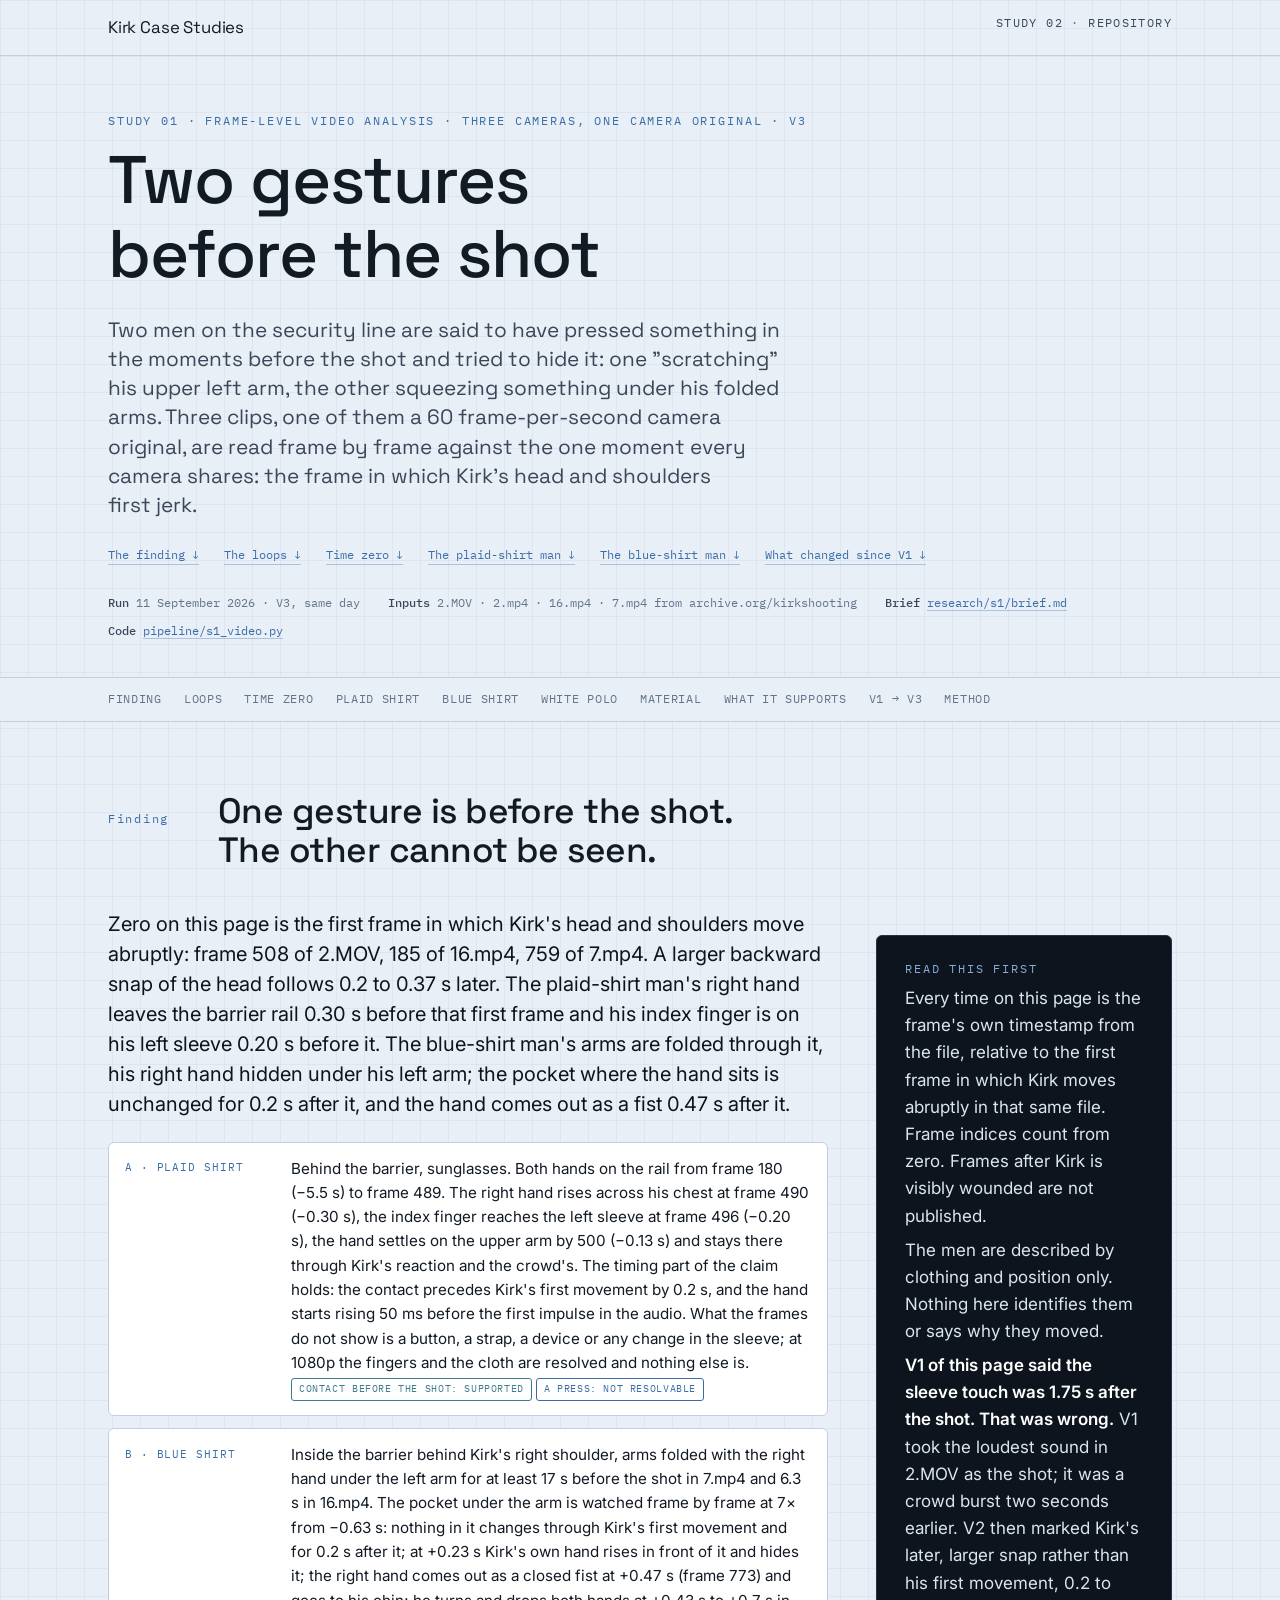
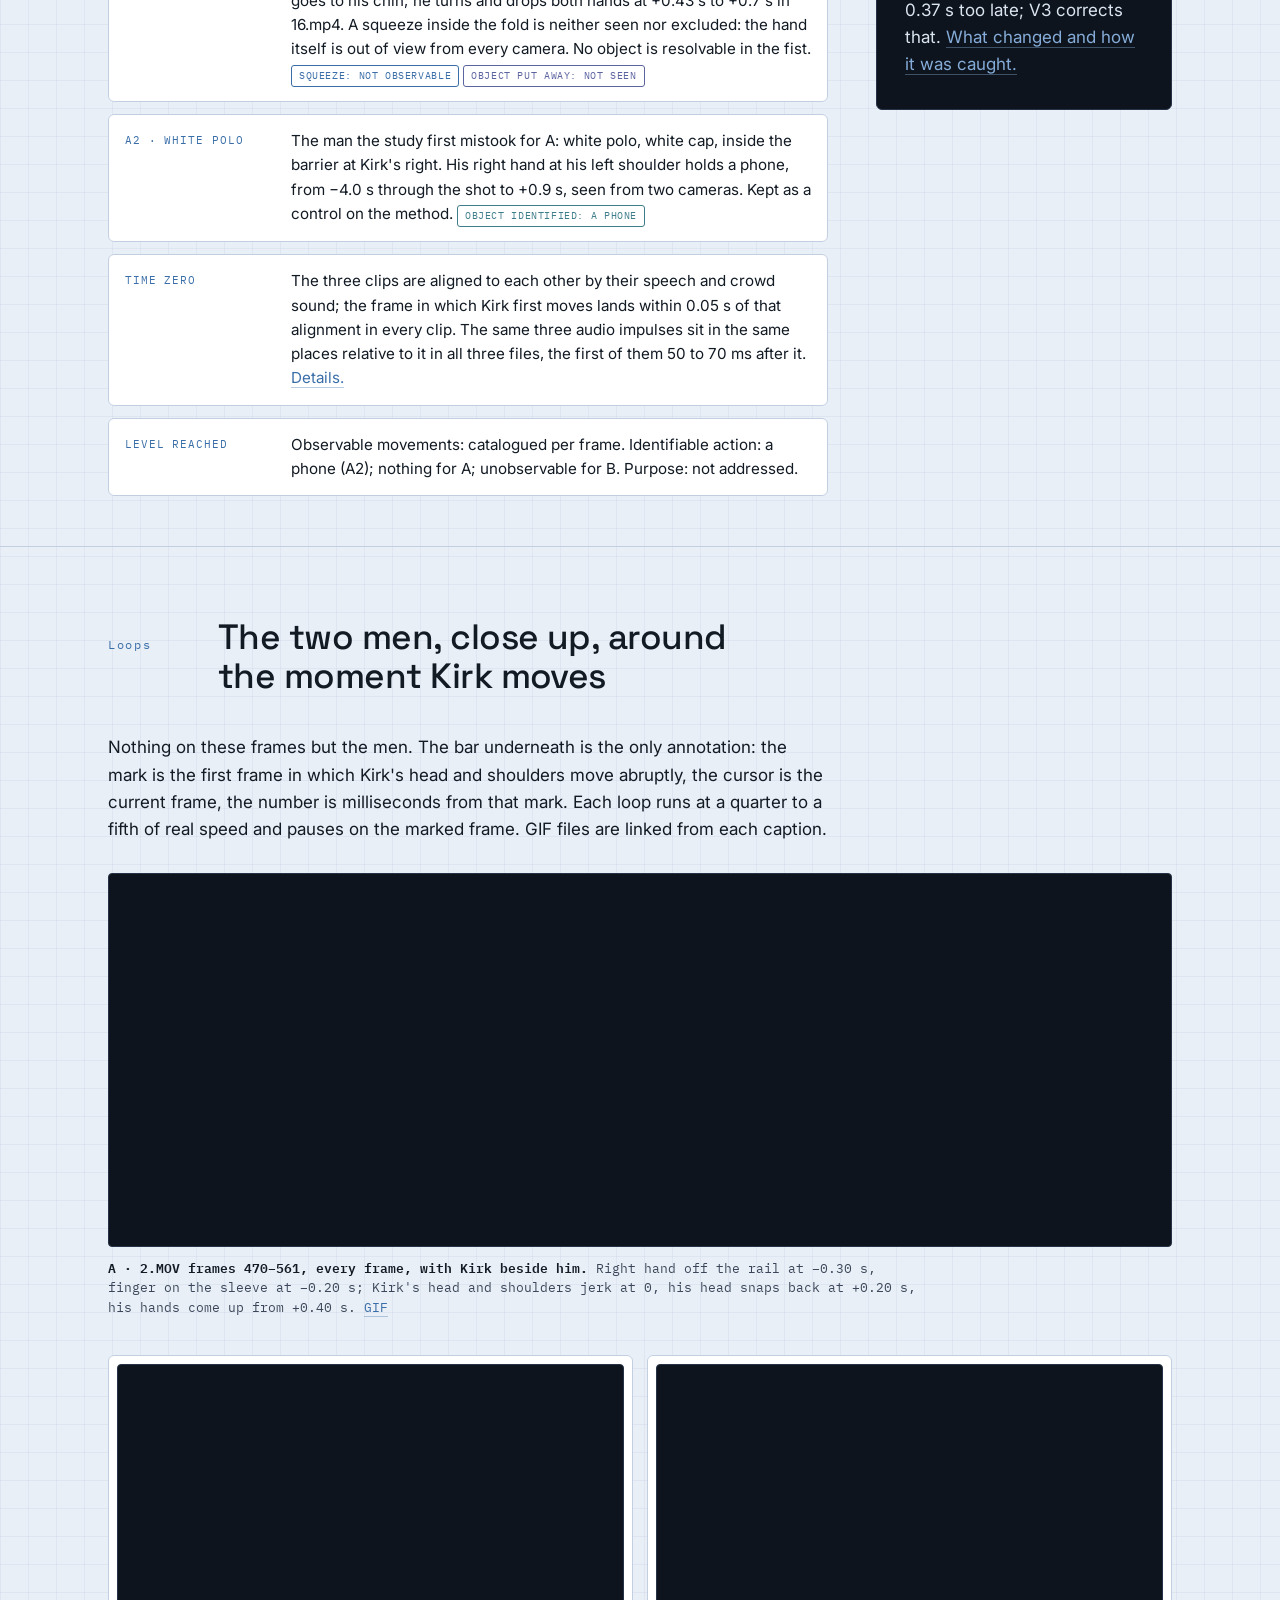
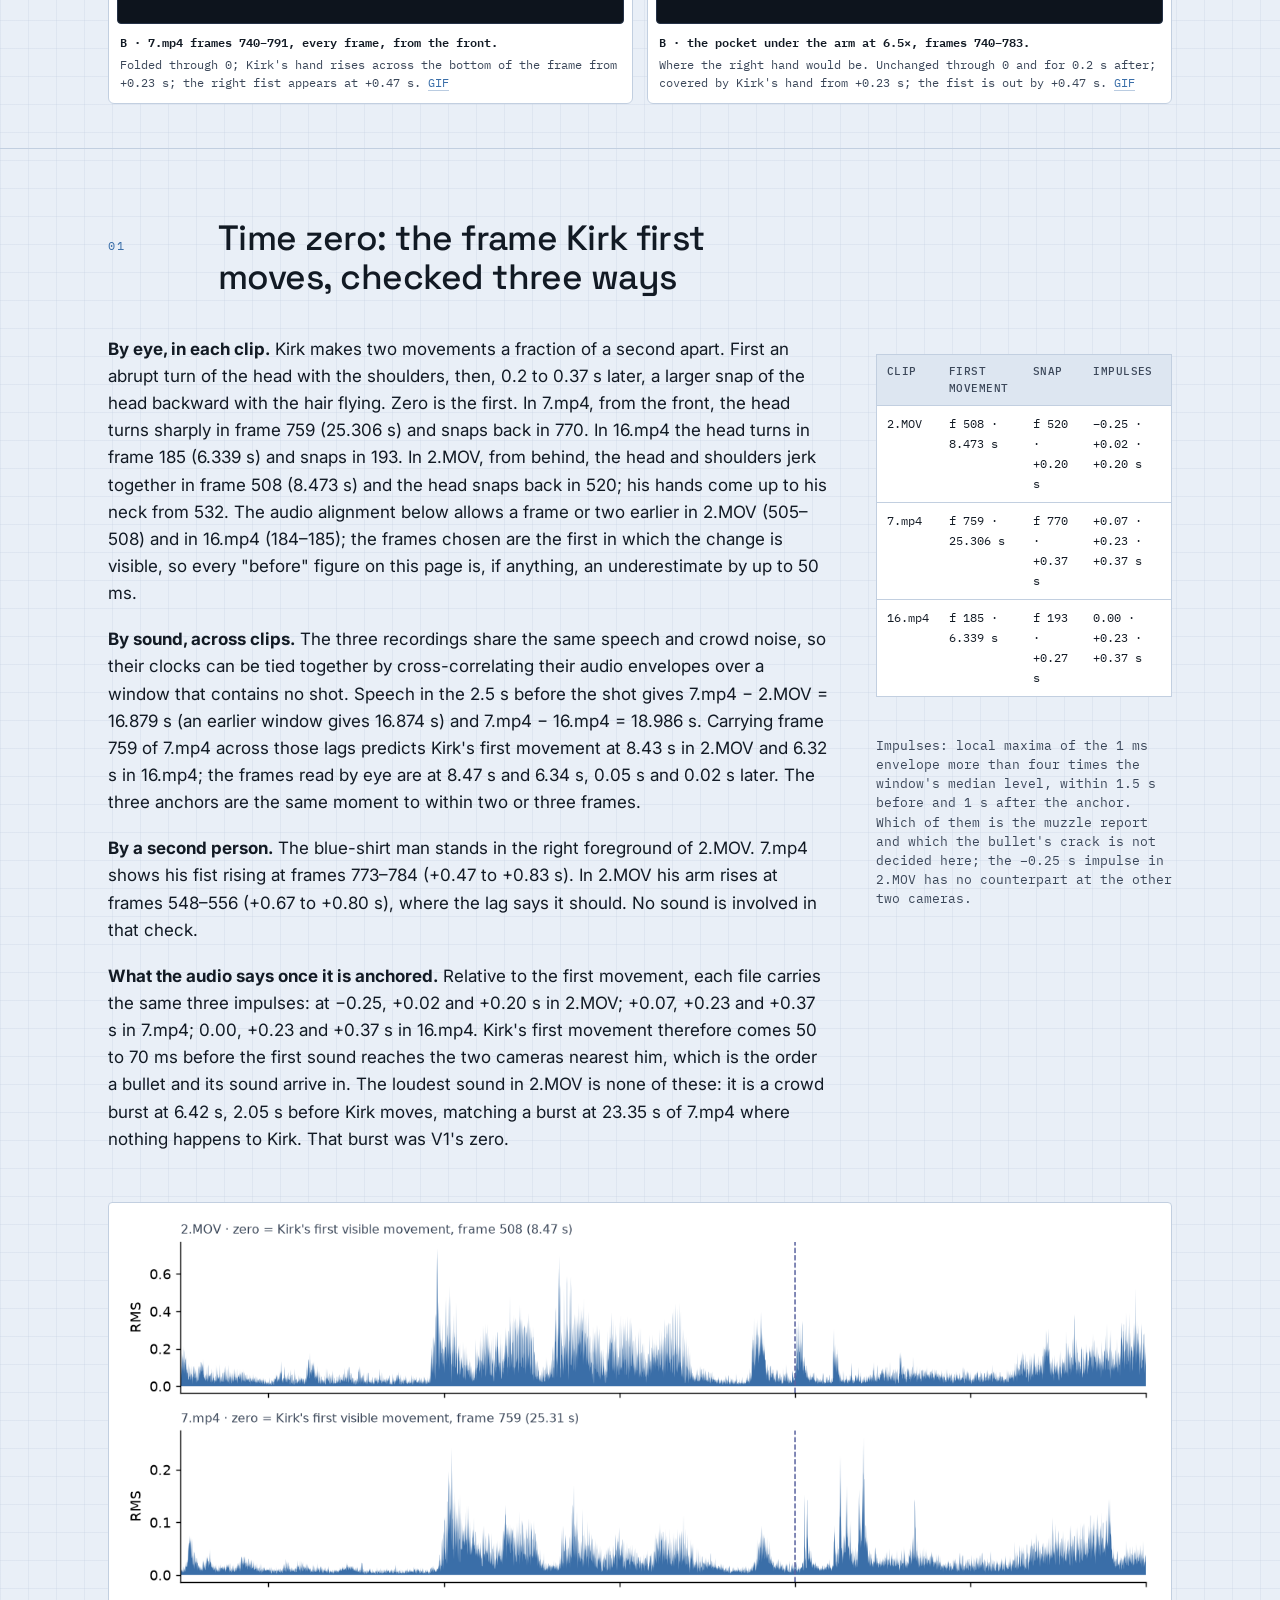
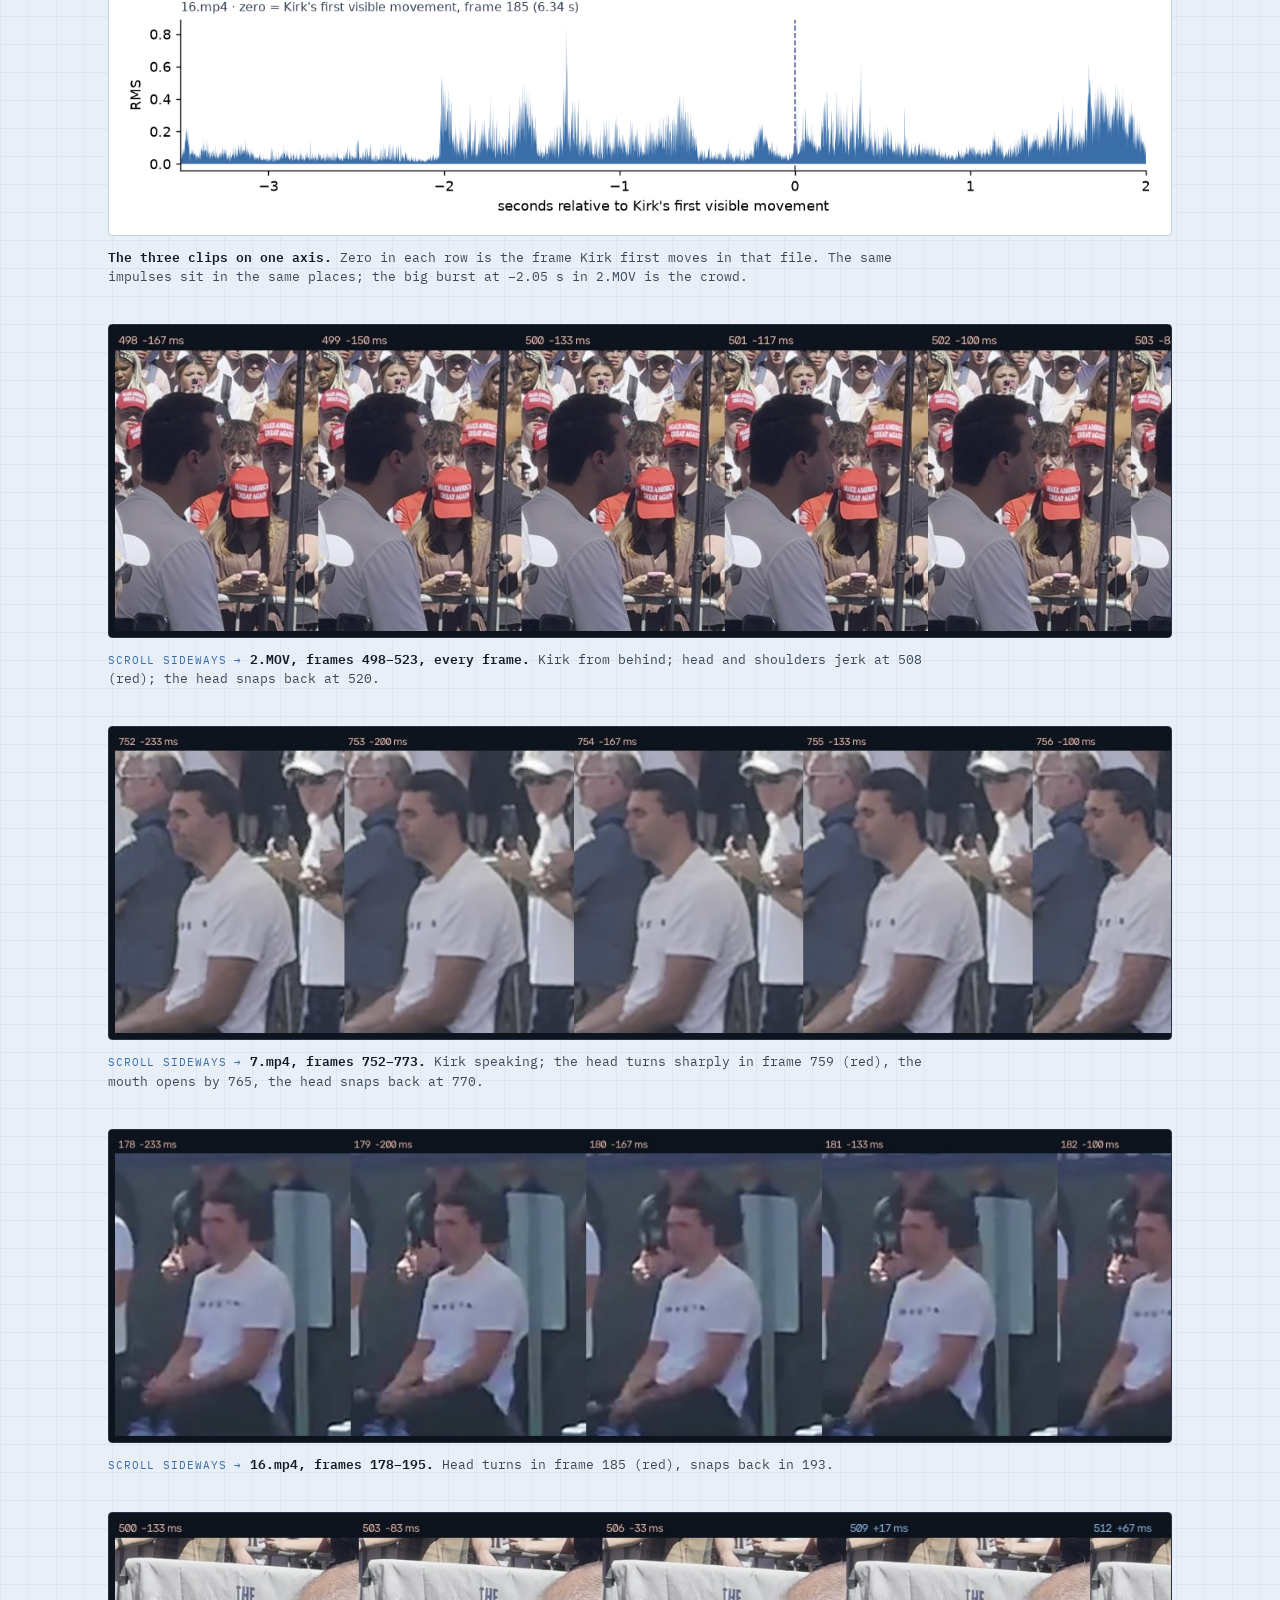
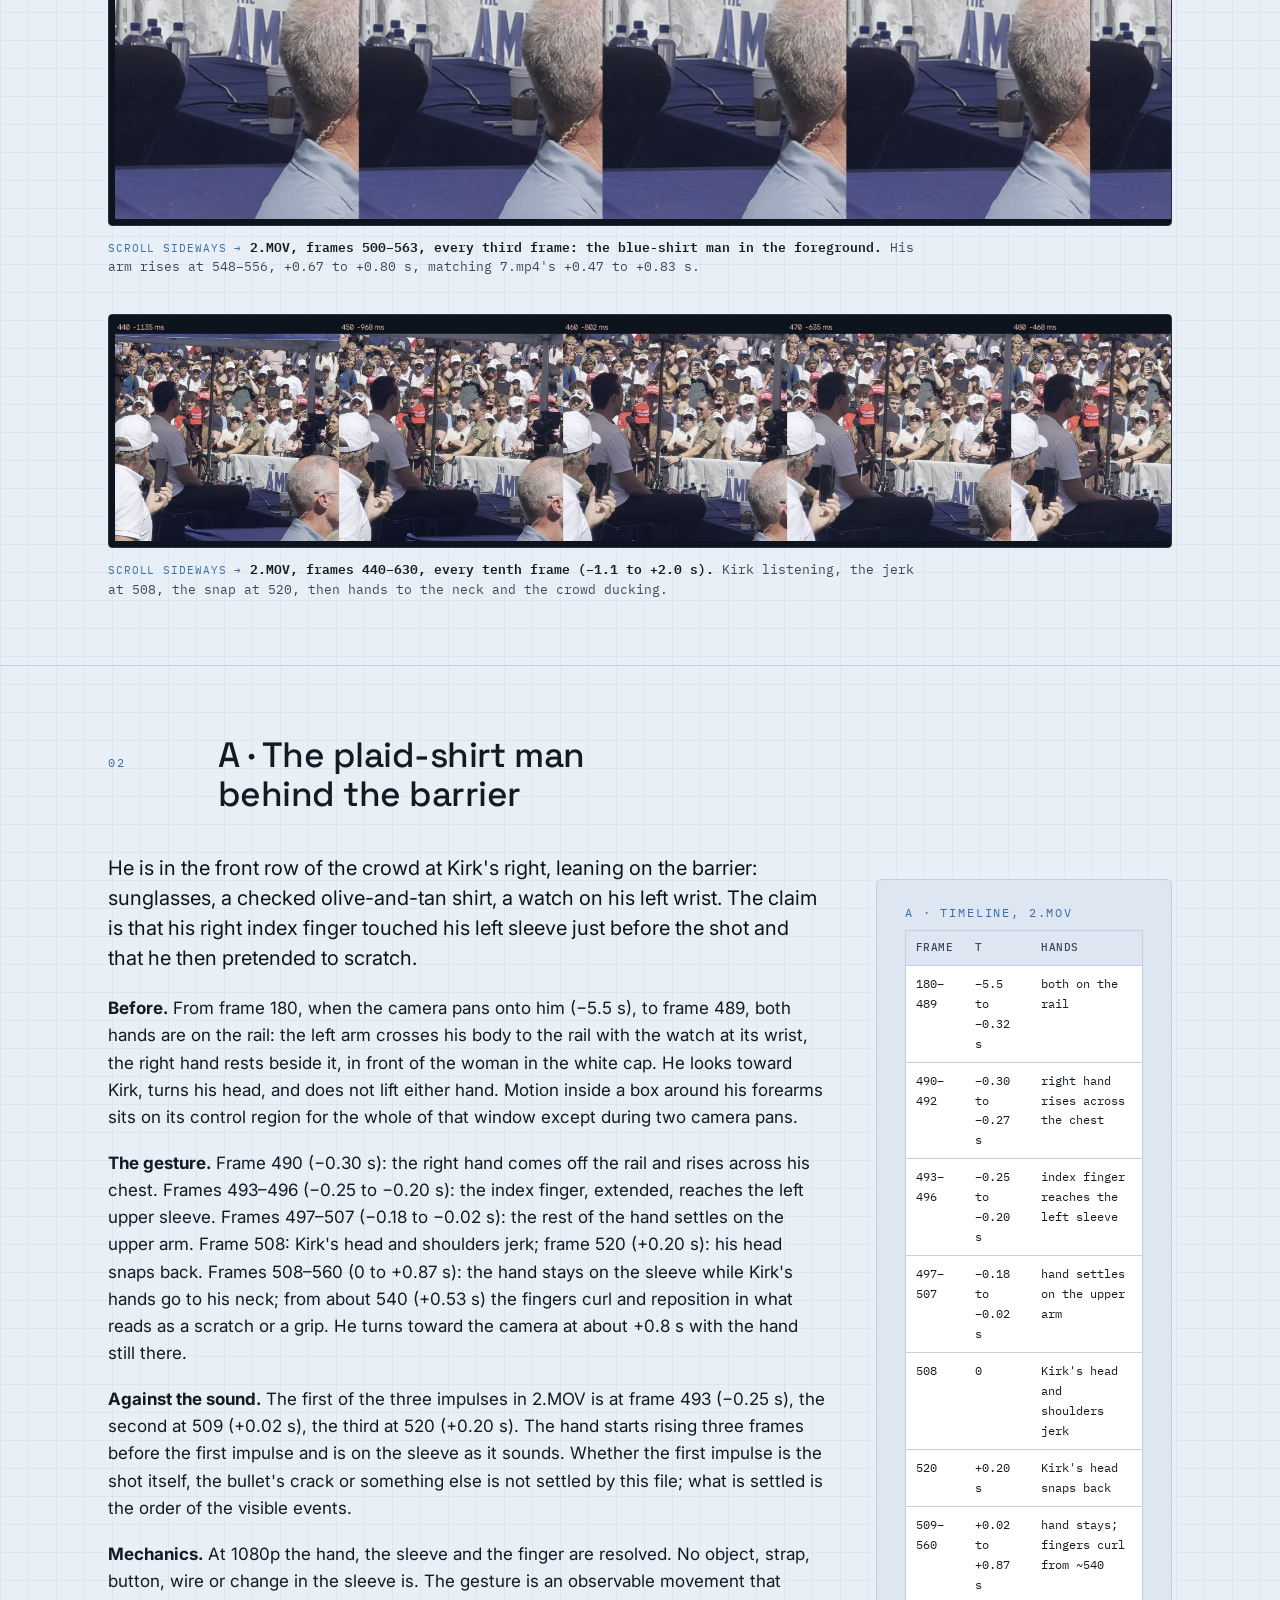
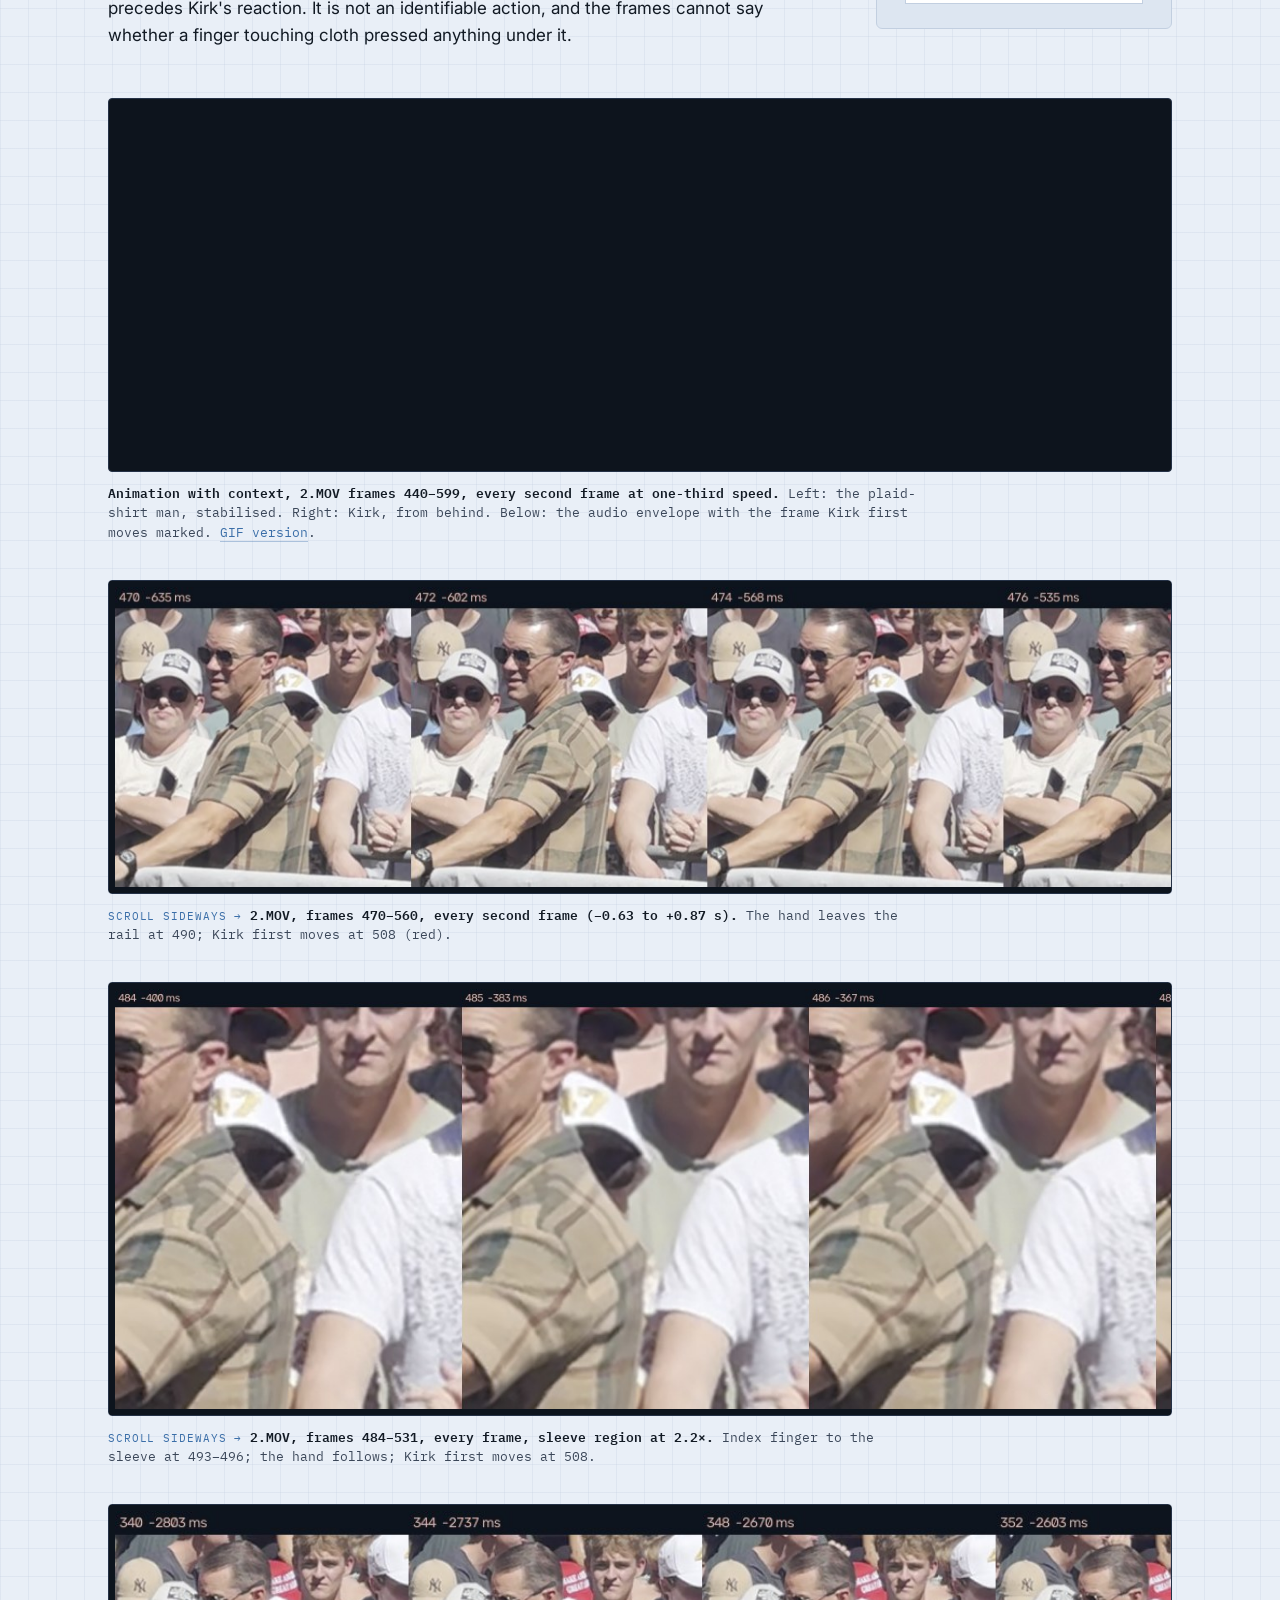
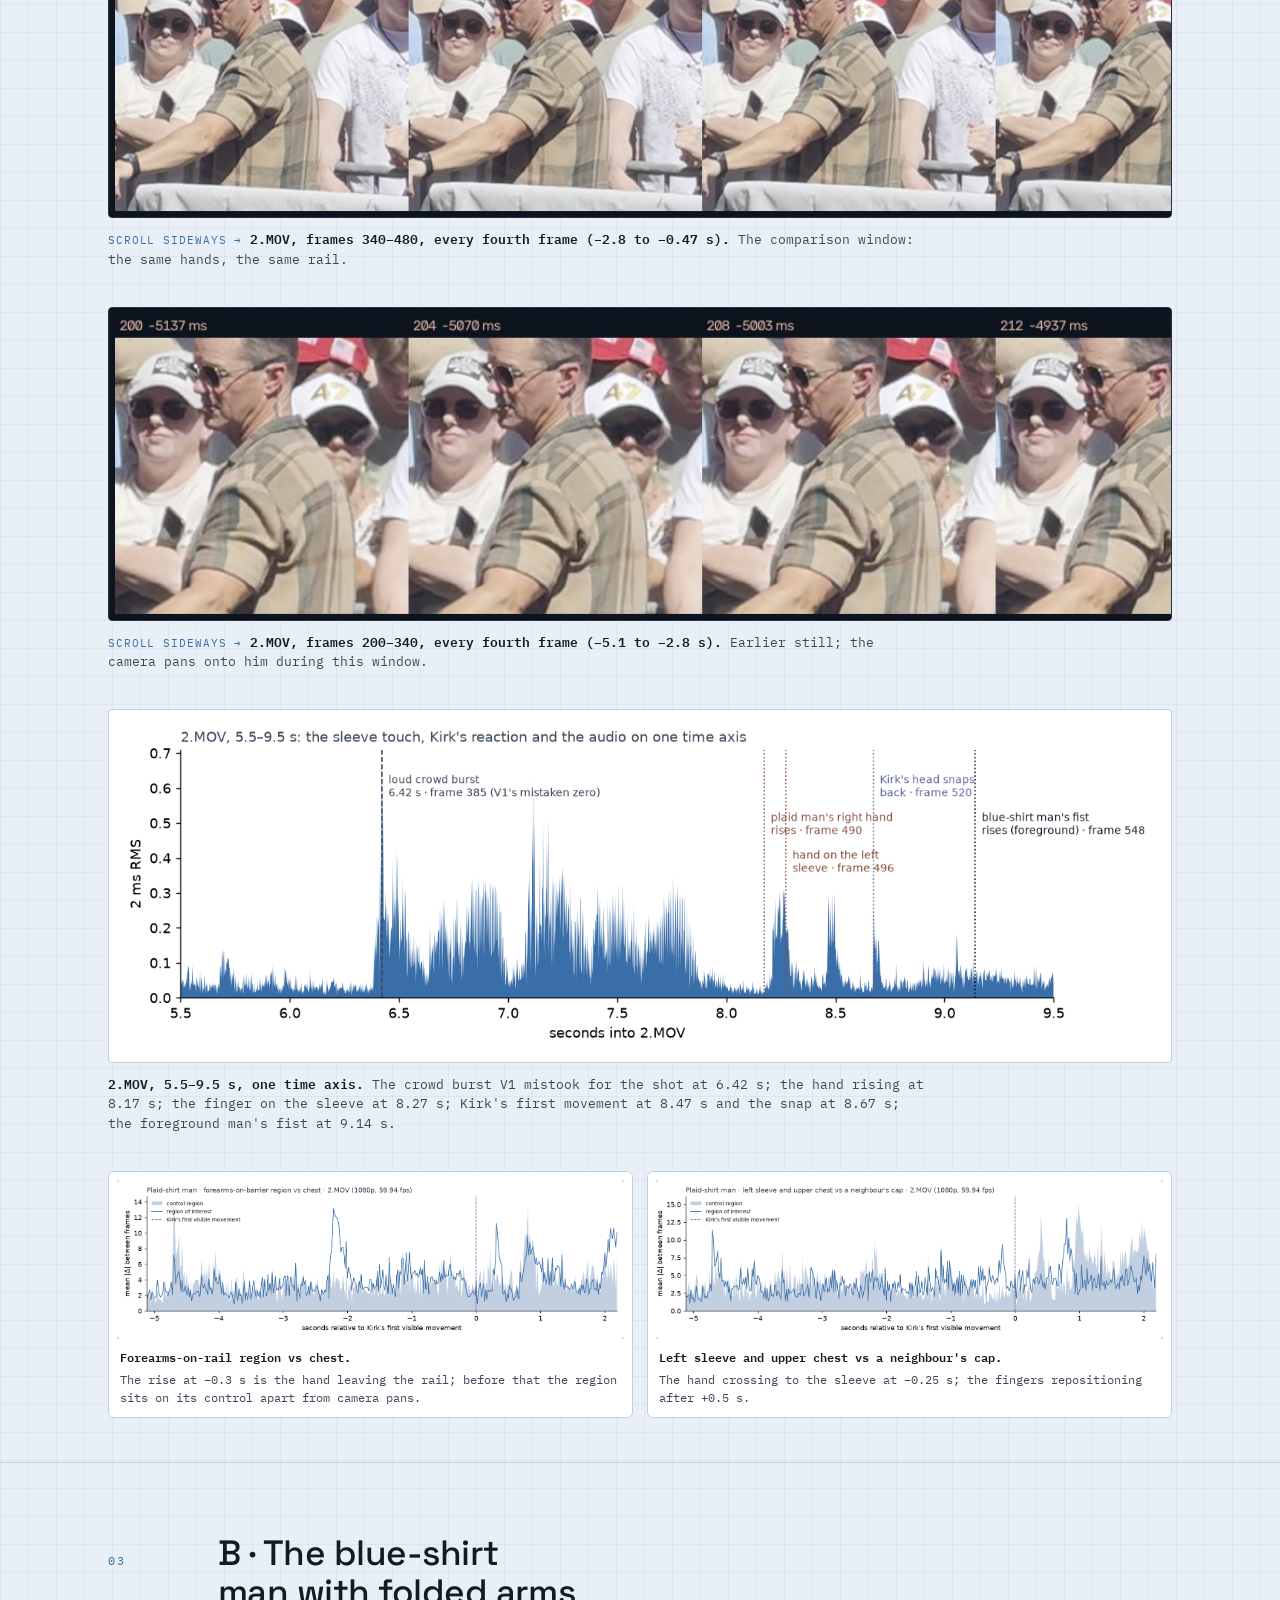
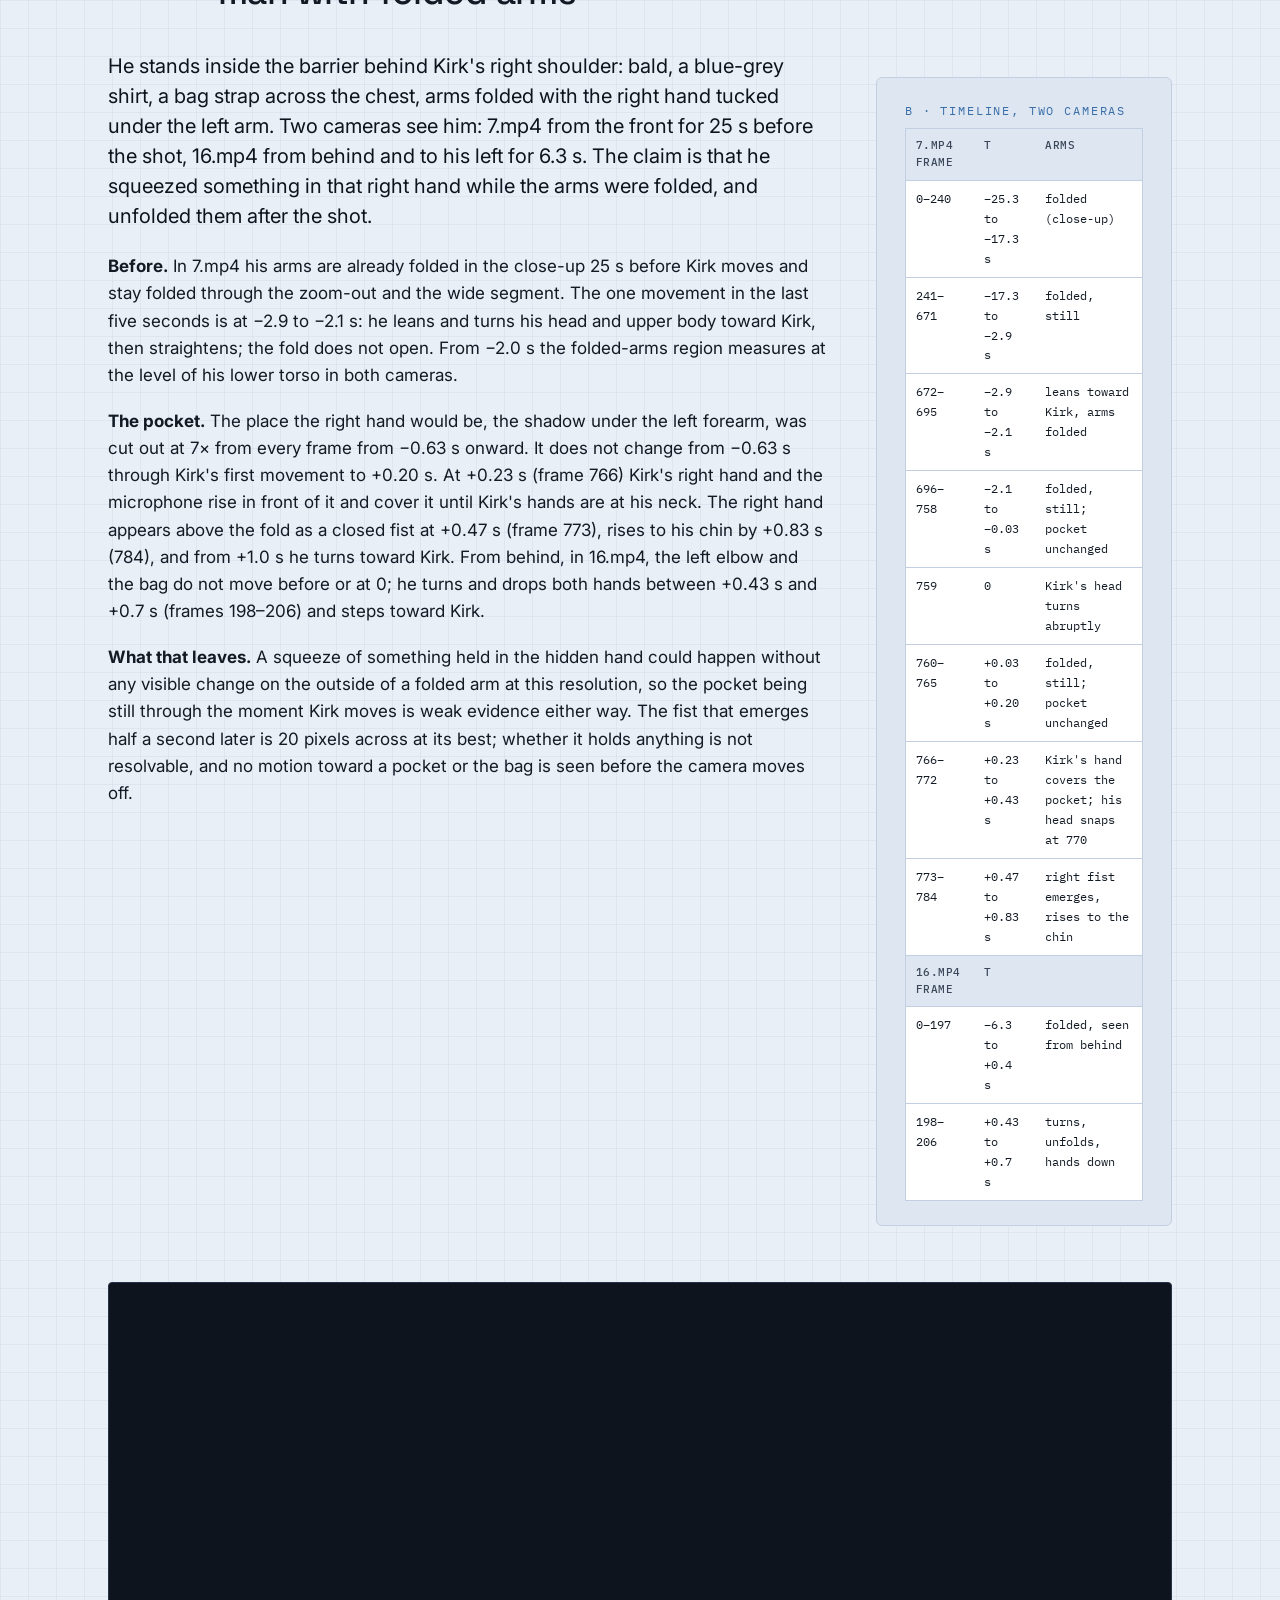
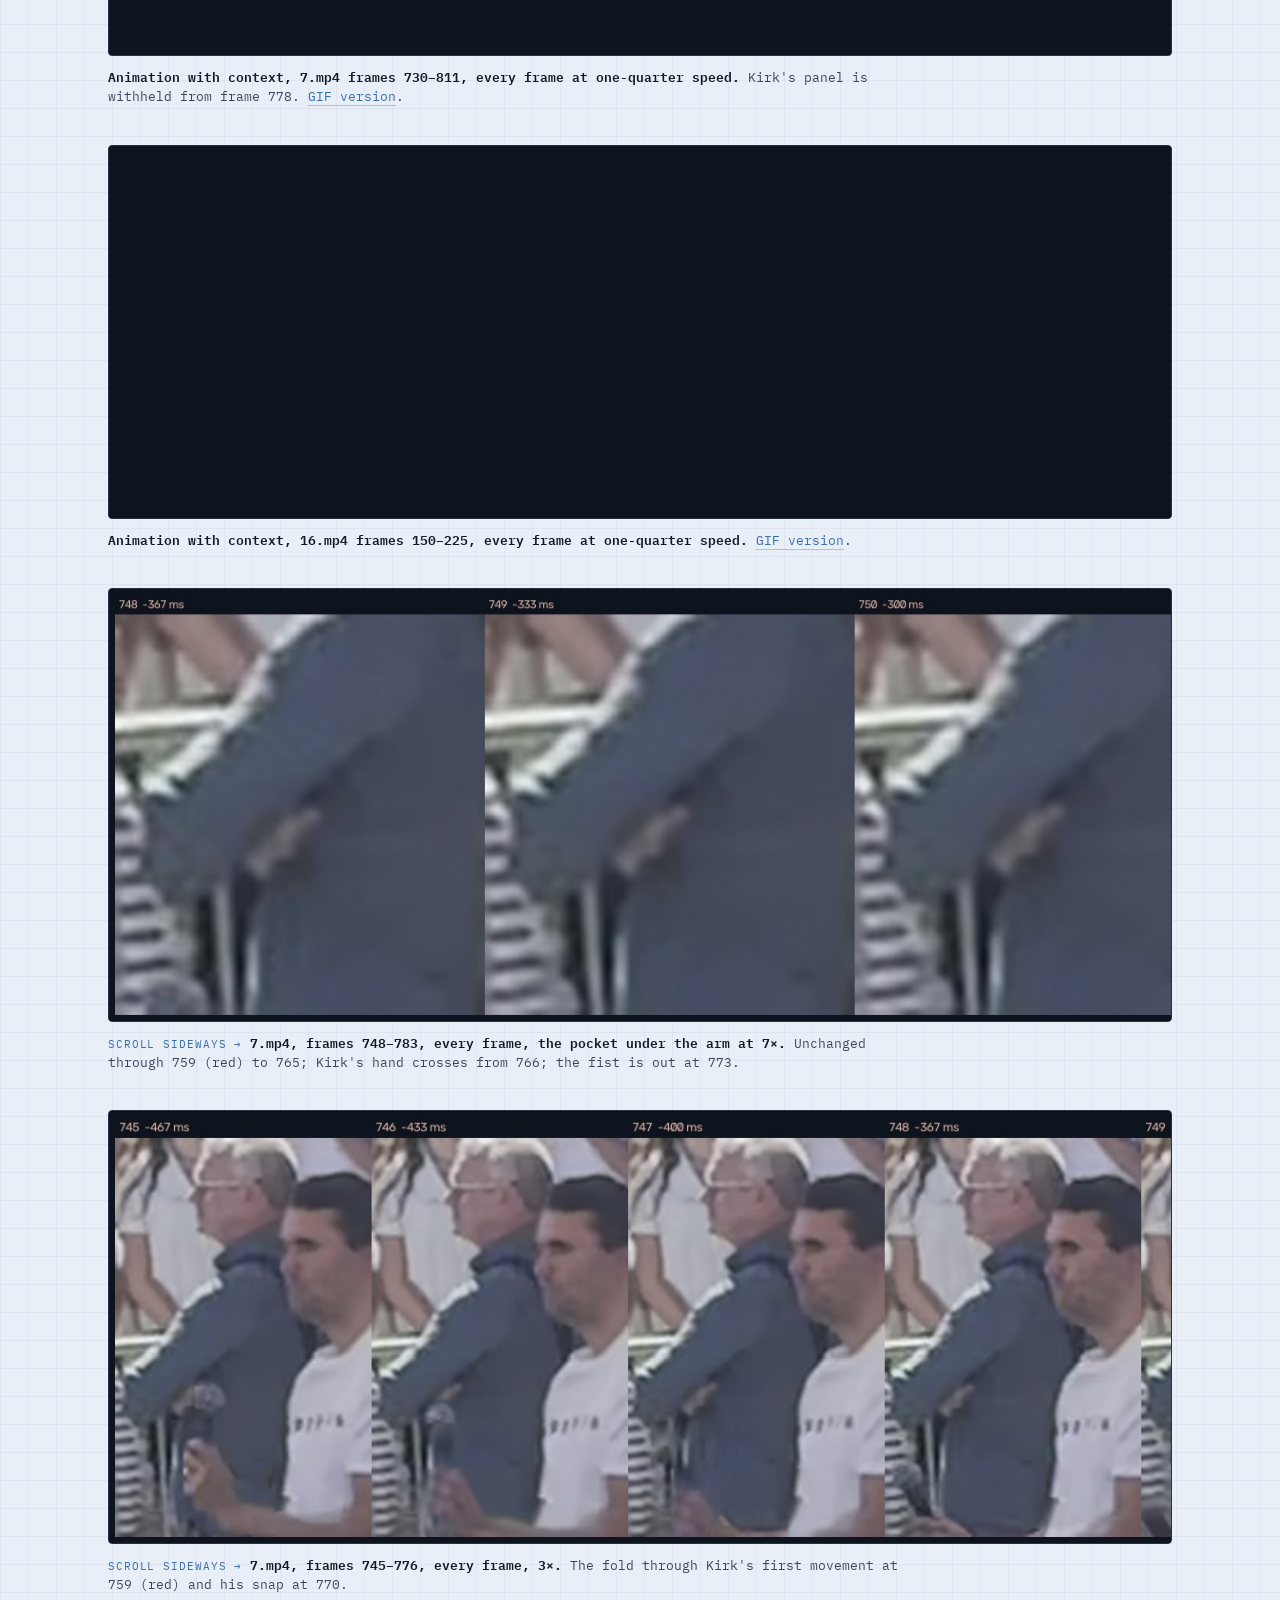
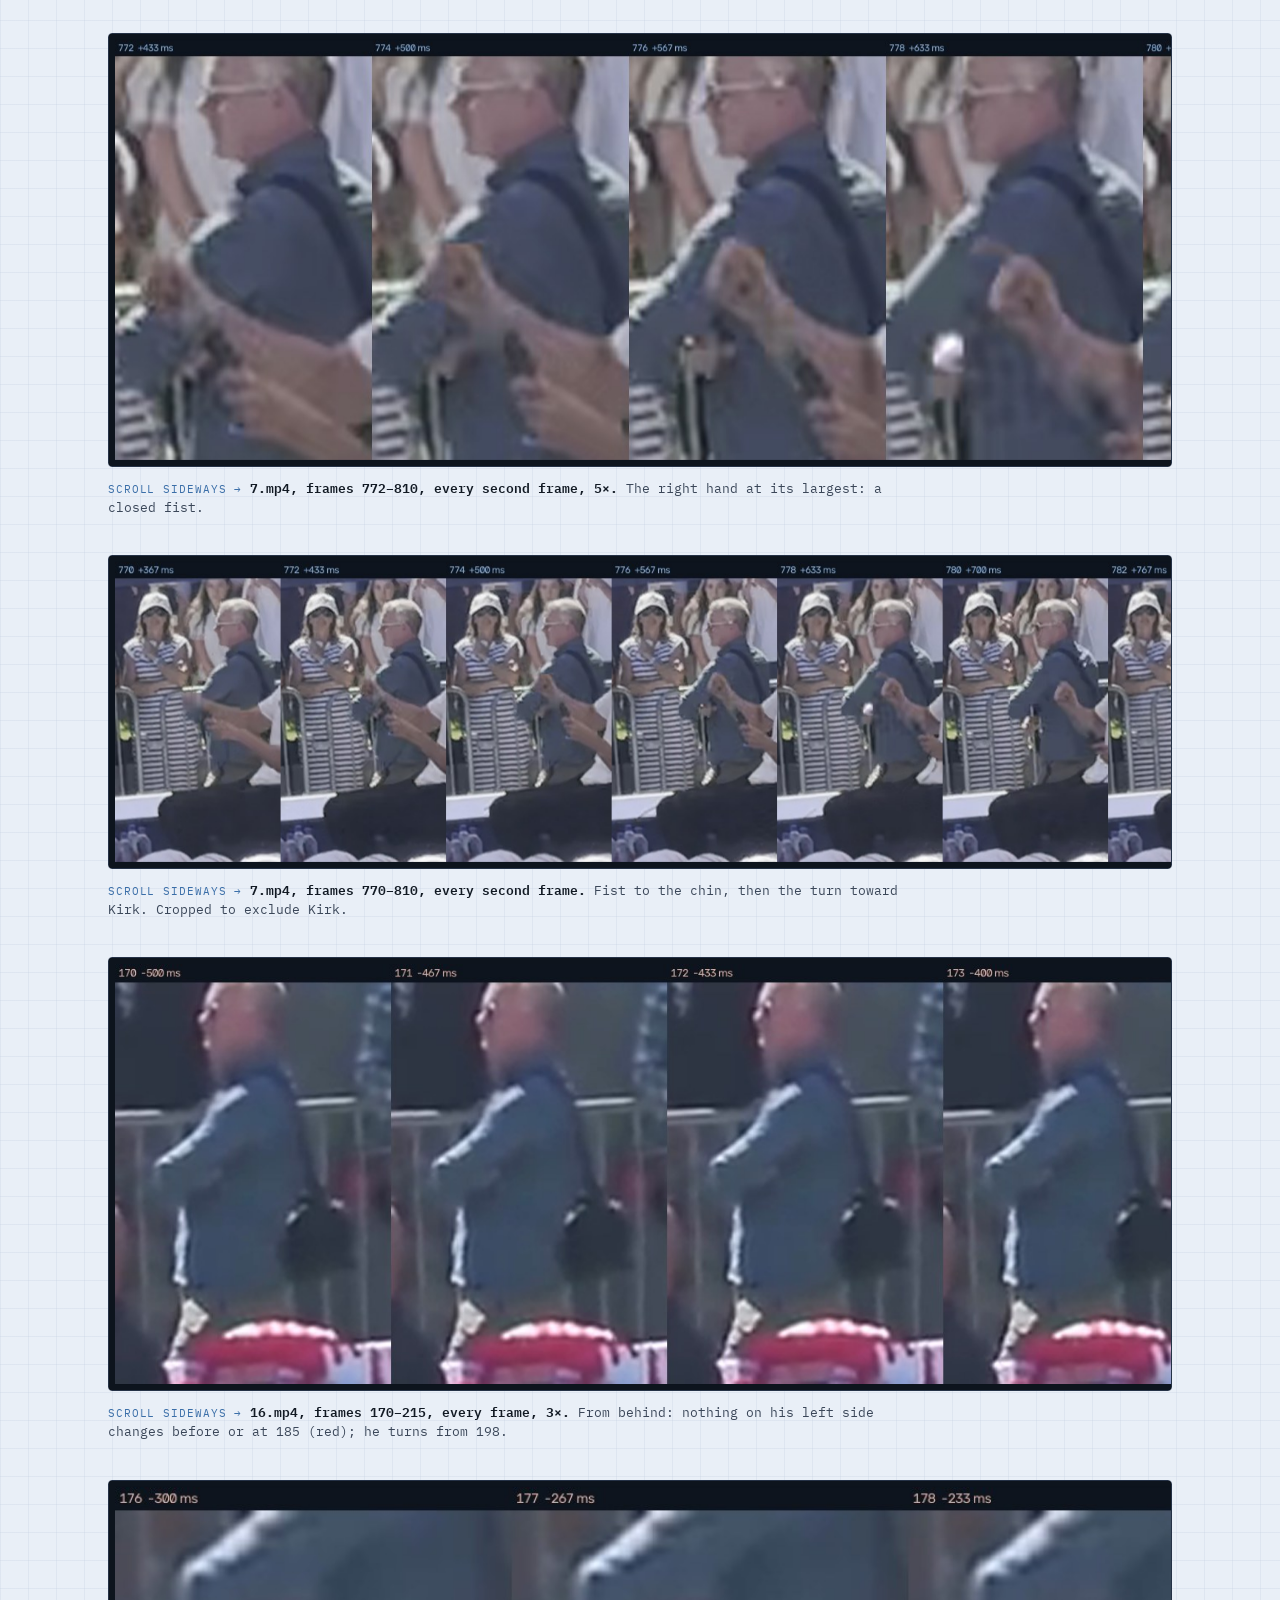
==== docs/s1/index.html @ d82e2040 "Study 01 V3: zero is Kirk's first abrupt movement (2.MOV 508, 16.mp4 185, 7.mp4 759); three close-up" ====
<!doctype html>
<html lang="en">
<head>
<meta charset="utf-8">
<meta name="viewport" content="width=device-width, initial-scale=1">
<title>Two gestures before the shot</title>
<meta name="description" content="Study 01: a frame-level test, from three cameras and one camera original, of the claim that two men on the security line pressed something in the seconds before the shot that killed Charlie Kirk.">
<link rel="preconnect" href="https://fonts.googleapis.com">
<link rel="preconnect" href="https://fonts.gstatic.com" crossorigin>
<link href="https://fonts.googleapis.com/css2?family=Space+Grotesk:wght@400;500;600&family=Inter:wght@400;500;600&family=IBM+Plex+Mono:wght@400;500&display=swap" rel="stylesheet">
<link rel="stylesheet" href="../style.css">
<meta property="og:type" content="article">
<meta property="og:title" content="Two gestures before the shot">
<meta property="og:description" content="Frame by frame, from three cameras: did two men on the security line press something before the shot? Where the hands were, when they moved, and what the footage cannot show.">
<meta property="og:image" content="https://ejhong.github.io/kirk/img/cover.jpg">
</head>
<body>
<a class="skip-link" href="#main">Skip to content</a>
<div class="sitebar"><div class="wrap"><a class="brand" href="../index.html">Kirk Case Studies</a><span><a href="../s2/index.html">Study 02</a> · <a href="https://github.com/ejhong/kirk">Repository</a></span></div></div>
<header class="masthead"><div class="wrap">
  <div class="eyebrow">Study 01 · Frame-level video analysis · three cameras, one camera original · V3</div>
  <h1 style="margin-top:14px">Two gestures before the shot</h1>
  <p class="deck">Two men on the security line are said to have pressed something in the moments before the shot and tried to hide it: one "scratching" his upper left arm, the other squeezing something under his folded arms. Three clips, one of them a 60 frame-per-second camera original, are read frame by frame against the one moment every camera shares: the frame in which Kirk's head and shoulders first jerk.</p>
  <div class="reading-links"><a href="#verdict">The finding ↓</a><a href="#loops">The loops ↓</a><a href="#timezero">Time zero ↓</a><a href="#plaid">The plaid-shirt man ↓</a><a href="#blue">The blue-shirt man ↓</a><a href="#correction">What changed since V1 ↓</a></div>
  <div class="meta"><span><b>Run</b> 11 September 2026 · V3, same day</span><span><b>Inputs</b> 2.MOV · 2.mp4 · 16.mp4 · 7.mp4 from archive.org/kirkshooting</span><span><b>Brief</b> <a href="https://github.com/ejhong/kirk/blob/main/research/s1/brief.md">research/s1/brief.md</a></span><span><b>Code</b> <a href="https://github.com/ejhong/kirk/blob/main/pipeline/s1_video.py">pipeline/s1_video.py</a></span></div>
</div></header>
<nav class="toc" aria-label="On this page"><div class="wrap"><ol>
  <li><a href="#verdict">Finding</a></li><li><a href="#loops">Loops</a></li><li><a href="#timezero">Time zero</a></li><li><a href="#plaid">Plaid shirt</a></li><li><a href="#blue">Blue shirt</a></li><li><a href="#polo">White polo</a></li><li><a href="#material">Material</a></li><li><a href="#supports">What it supports</a></li><li><a href="#correction">V1 → V3</a></li><li><a href="#method">Method</a></li>
</ol></div></nav>
<main id="main">

<section class="part" id="verdict"><div class="wrap">
  <div class="part-head"><div class="n">Finding</div><h2>One gesture is before the shot. The other cannot be seen.</h2></div>
  <div class="two">
  <div class="prose">
    <p class="lede">Zero on this page is the first frame in which Kirk's head and shoulders move abruptly: frame 508 of 2.MOV, 185 of 16.mp4, 759 of 7.mp4. A larger backward snap of the head follows 0.2 to 0.37 s later. The plaid-shirt man's right hand leaves the barrier rail 0.30 s before that first frame and his index finger is on his left sleeve 0.20 s before it. The blue-shirt man's arms are folded through it, his right hand hidden under his left arm; the pocket where the hand sits is unchanged for 0.2 s after it, and the hand comes out as a fist 0.47 s after it.</p>
    <div class="ledger">
      <div class="row"><div class="k">A · plaid shirt</div><div>Behind the barrier, sunglasses. Both hands on the rail from frame 180 (−5.5 s) to frame 489. The right hand rises across his chest at frame 490 (−0.30 s), the index finger reaches the left sleeve at frame 496 (−0.20 s), the hand settles on the upper arm by 500 (−0.13 s) and stays there through Kirk's reaction and the crowd's. The timing part of the claim holds: the contact precedes Kirk's first movement by 0.2 s, and the hand starts rising 50 ms before the first impulse in the audio. What the frames do not show is a button, a strap, a device or any change in the sleeve; at 1080p the fingers and the cloth are resolved and nothing else is. <span class="tag supported">contact before the shot: supported</span> <span class="tag open">a press: not resolvable</span></div></div>
      <div class="row"><div class="k">B · blue shirt</div><div>Inside the barrier behind Kirk's right shoulder, arms folded with the right hand under the left arm for at least 17 s before the shot in 7.mp4 and 6.3 s in 16.mp4. The pocket under the arm is watched frame by frame at 7× from −0.63 s: nothing in it changes through Kirk's first movement and for 0.2 s after it; at +0.23 s Kirk's own hand rises in front of it and hides it; the right hand comes out as a closed fist at +0.47 s (frame 773) and goes to his chin; he turns and drops both hands at +0.43 s to +0.7 s in 16.mp4. A squeeze inside the fold is neither seen nor excluded: the hand itself is out of view from every camera. No object is resolvable in the fist. <span class="tag open">squeeze: not observable</span> <span class="tag unsupported">object put away: not seen</span></div></div>
      <div class="row"><div class="k">A2 · white polo</div><div>The man the study first mistook for A: white polo, white cap, inside the barrier at Kirk's right. His right hand at his left shoulder holds a phone, from −4.0 s through the shot to +0.9 s, seen from two cameras. Kept as a control on the method. <span class="tag supported">object identified: a phone</span></div></div>
      <div class="row"><div class="k">Time zero</div><div>The three clips are aligned to each other by their speech and crowd sound; the frame in which Kirk first moves lands within 0.05 s of that alignment in every clip. The same three audio impulses sit in the same places relative to it in all three files, the first of them 50 to 70 ms after it. <a href="#timezero">Details.</a></div></div>
      <div class="row"><div class="k">Level reached</div><div>Observable movements: catalogued per frame. Identifiable action: a phone (A2); nothing for A; unobservable for B. Purpose: not addressed.</div></div>
    </div>
  </div>
  <aside>
    <div class="dossier">
      <div class="eyebrow">Read this first</div>
      <p>Every time on this page is the frame's own timestamp from the file, relative to the first frame in which Kirk moves abruptly in that same file. Frame indices count from zero. Frames after Kirk is visibly wounded are not published.</p>
      <p>The men are described by clothing and position only. Nothing here identifies them or says why they moved.</p>
      <p><b>V1 of this page said the sleeve touch was 1.75 s after the shot. That was wrong.</b> V1 took the loudest sound in 2.MOV as the shot; it was a crowd burst two seconds earlier. V2 then marked Kirk's later, larger snap rather than his first movement, 0.2 to 0.37 s too late; V3 corrects that. <a href="#correction">What changed and how it was caught.</a></p>
    </div>
  </aside>
  </div>
</div></section>

<section class="part" id="loops"><div class="wrap">
  <div class="part-head"><div class="n">Loops</div><h2>The two men, close up, around the moment Kirk moves</h2></div>
  <div class="prose"><p>Nothing on these frames but the men. The bar underneath is the only annotation: the mark is the first frame in which Kirk's head and shoulders move abruptly, the cursor is the current frame, the number is milliseconds from that mark. Each loop runs at a quarter to a fifth of real speed and pauses on the marked frame. GIF files are linked from each caption.</p></div>
  <figure class="anim"><div class="frame dark"><video autoplay loop muted playsinline preload="auto" src="img/closeup_plaid_kirk.mp4" aria-label="Loop, two panels: the plaid-shirt man at left and Kirk from behind at right, from 0.63 s before to 0.9 s after Kirk's first abrupt movement"></video></div><figcaption><b>A · 2.MOV frames 470–561, every frame, with Kirk beside him.</b> Right hand off the rail at −0.30 s, finger on the sleeve at −0.20 s; Kirk's head and shoulders jerk at 0, his head snaps back at +0.20 s, his hands come up from +0.40 s. <a href="img/closeup_plaid_kirk.gif">GIF</a></figcaption></figure>
  <div class="gal paired">
    <figure class="anim"><div class="frame dark"><video autoplay loop muted playsinline preload="auto" src="img/closeup_blue_front.mp4" aria-label="Loop of the blue-shirt man from the front, 7.mp4, from 0.63 s before to 1.07 s after Kirk's first abrupt movement"></video></div><figcaption><b>B · 7.mp4 frames 740–791, every frame, from the front.</b> Folded through 0; Kirk's hand rises across the bottom of the frame from +0.23 s; the right fist appears at +0.47 s. <a href="img/closeup_blue_front.gif">GIF</a></figcaption></figure>
    <figure class="anim"><div class="frame dark"><video autoplay loop muted playsinline preload="auto" src="img/closeup_blue_pocket.mp4" aria-label="Loop of the pocket under the blue-shirt man's folded left arm, magnified"></video></div><figcaption><b>B · the pocket under the arm at 6.5×, frames 740–783.</b> Where the right hand would be. Unchanged through 0 and for 0.2 s after; covered by Kirk's hand from +0.23 s; the fist is out by +0.47 s. <a href="img/closeup_blue_pocket.gif">GIF</a></figcaption></figure>
  </div>
</div></section>

<section class="part" id="timezero"><div class="wrap">
  <div class="part-head"><div class="n">01</div><h2>Time zero: the frame Kirk first moves, checked three ways</h2></div>
  <div class="two">
  <div class="prose">
    <p><b>By eye, in each clip.</b> Kirk makes two movements a fraction of a second apart. First an abrupt turn of the head with the shoulders, then, 0.2 to 0.37 s later, a larger snap of the head backward with the hair flying. Zero is the first. In 7.mp4, from the front, the head turns sharply in frame 759 (25.306 s) and snaps back in 770. In 16.mp4 the head turns in frame 185 (6.339 s) and snaps in 193. In 2.MOV, from behind, the head and shoulders jerk together in frame 508 (8.473 s) and the head snaps back in 520; his hands come up to his neck from 532. The audio alignment below allows a frame or two earlier in 2.MOV (505–508) and in 16.mp4 (184–185); the frames chosen are the first in which the change is visible, so every "before" figure on this page is, if anything, an underestimate by up to 50 ms.</p>
    <p><b>By sound, across clips.</b> The three recordings share the same speech and crowd noise, so their clocks can be tied together by cross-correlating their audio envelopes over a window that contains no shot. Speech in the 2.5 s before the shot gives 7.mp4 − 2.MOV = 16.879 s (an earlier window gives 16.874 s) and 7.mp4 − 16.mp4 = 18.986 s. Carrying frame 759 of 7.mp4 across those lags predicts Kirk's first movement at 8.43 s in 2.MOV and 6.32 s in 16.mp4; the frames read by eye are at 8.47 s and 6.34 s, 0.05 s and 0.02 s later. The three anchors are the same moment to within two or three frames.</p>
    <p><b>By a second person.</b> The blue-shirt man stands in the right foreground of 2.MOV. 7.mp4 shows his fist rising at frames 773–784 (+0.47 to +0.83 s). In 2.MOV his arm rises at frames 548–556 (+0.67 to +0.80 s), where the lag says it should. No sound is involved in that check.</p>
    <p><b>What the audio says once it is anchored.</b> Relative to the first movement, each file carries the same three impulses: at −0.25, +0.02 and +0.20 s in 2.MOV; +0.07, +0.23 and +0.37 s in 7.mp4; 0.00, +0.23 and +0.37 s in 16.mp4. Kirk's first movement therefore comes 50 to 70 ms before the first sound reaches the two cameras nearest him, which is the order a bullet and its sound arrive in. The loudest sound in 2.MOV is none of these: it is a crowd burst at 6.42 s, 2.05 s before Kirk moves, matching a burst at 23.35 s of 7.mp4 where nothing happens to Kirk. That burst was V1's zero.</p>
  </div>
  <aside>
    <div class="table-wrap"><table>
      <tr><th>Clip</th><th>First movement</th><th>Snap</th><th>Impulses</th></tr>
      <tr><td>2.MOV</td><td>f 508 · 8.473 s</td><td>f 520 · +0.20 s</td><td>−0.25 · +0.02 · +0.20 s</td></tr>
      <tr><td>7.mp4</td><td>f 759 · 25.306 s</td><td>f 770 · +0.37 s</td><td>+0.07 · +0.23 · +0.37 s</td></tr>
      <tr><td>16.mp4</td><td>f 185 · 6.339 s</td><td>f 193 · +0.27 s</td><td>0.00 · +0.23 · +0.37 s</td></tr>
    </table></div>
    <p class="cap">Impulses: local maxima of the 1 ms envelope more than four times the window's median level, within 1.5 s before and 1 s after the anchor. Which of them is the muzzle report and which the bullet's crack is not decided here; the −0.25 s impulse in 2.MOV has no counterpart at the other two cameras.</p>
  </aside>
  </div>
  <figure class="strip"><div class="frame"><img src="img/audio_sync.png" alt="The audio envelopes of 2.MOV, 7.mp4 and 16.mp4 on one axis with zero at Kirk's first abrupt movement in each" loading="lazy"></div><figcaption><b>The three clips on one axis.</b> Zero in each row is the frame Kirk first moves in that file. The same impulses sit in the same places; the big burst at −2.05 s in 2.MOV is the crowd.</figcaption></figure>
  <figure class="film"><div class="frame dark"><a href="img/k1_reaction.jpg" style="border:0"><img src="img/k1_reaction.jpg" alt="Frames 498 to 523 of 2.MOV, every frame, Kirk from behind" loading="lazy"></a></div><figcaption><b>2.MOV, frames 498–523, every frame.</b> Kirk from behind; head and shoulders jerk at 508 (red); the head snaps back at 520.</figcaption></figure>
  <figure class="film"><div class="frame dark"><a href="img/k3_reaction.jpg" style="border:0"><img src="img/k3_reaction.jpg" alt="Frames 752 to 773 of 7.mp4, every frame, cropped to Kirk's head and shoulders" loading="lazy"></a></div><figcaption><b>7.mp4, frames 752–773.</b> Kirk speaking; the head turns sharply in frame 759 (red), the mouth opens by 765, the head snaps back at 770.</figcaption></figure>
  <figure class="film"><div class="frame dark"><a href="img/k2_reaction.jpg" style="border:0"><img src="img/k2_reaction.jpg" alt="Frames 178 to 195 of 16.mp4, every frame, cropped to Kirk" loading="lazy"></a></div><figcaption><b>16.mp4, frames 178–195.</b> Head turns in frame 185 (red), snaps back in 193.</figcaption></figure>
  <figure class="film"><div class="frame dark"><a href="img/k1_B_foreground.jpg" style="border:0"><img src="img/k1_B_foreground.jpg" alt="Frames 500 to 563 of 2.MOV, every third frame, the bald man in the right foreground raising his arm" loading="lazy"></a></div><figcaption><b>2.MOV, frames 500–563, every third frame: the blue-shirt man in the foreground.</b> His arm rises at 548–556, +0.67 to +0.80 s, matching 7.mp4's +0.47 to +0.83 s.</figcaption></figure>
  <figure class="film"><div class="frame dark short"><a href="img/k1_kirk_state.jpg" style="border:0"><img src="img/k1_kirk_state.jpg" alt="Frames 440 to 630 of 2.MOV every tenth frame, Kirk from behind before and after the shot" loading="lazy"></a></div><figcaption><b>2.MOV, frames 440–630, every tenth frame (−1.1 to +2.0 s).</b> Kirk listening, the jerk at 508, the snap at 520, then hands to the neck and the crowd ducking.</figcaption></figure>
</div></section>

<section class="part" id="plaid"><div class="wrap">
  <div class="part-head"><div class="n">02</div><h2>A · The plaid-shirt man behind the barrier</h2></div>
  <div class="two">
  <div class="prose">
    <p class="lede">He is in the front row of the crowd at Kirk's right, leaning on the barrier: sunglasses, a checked olive-and-tan shirt, a watch on his left wrist. The claim is that his right index finger touched his left sleeve just before the shot and that he then pretended to scratch.</p>
    <p><b>Before.</b> From frame 180, when the camera pans onto him (−5.5 s), to frame 489, both hands are on the rail: the left arm crosses his body to the rail with the watch at its wrist, the right hand rests beside it, in front of the woman in the white cap. He looks toward Kirk, turns his head, and does not lift either hand. Motion inside a box around his forearms sits on its control region for the whole of that window except during two camera pans.</p>
    <p><b>The gesture.</b> Frame 490 (−0.30 s): the right hand comes off the rail and rises across his chest. Frames 493–496 (−0.25 to −0.20 s): the index finger, extended, reaches the left upper sleeve. Frames 497–507 (−0.18 to −0.02 s): the rest of the hand settles on the upper arm. Frame 508: Kirk's head and shoulders jerk; frame 520 (+0.20 s): his head snaps back. Frames 508–560 (0 to +0.87 s): the hand stays on the sleeve while Kirk's hands go to his neck; from about 540 (+0.53 s) the fingers curl and reposition in what reads as a scratch or a grip. He turns toward the camera at about +0.8 s with the hand still there.</p>
    <p><b>Against the sound.</b> The first of the three impulses in 2.MOV is at frame 493 (−0.25 s), the second at 509 (+0.02 s), the third at 520 (+0.20 s). The hand starts rising three frames before the first impulse and is on the sleeve as it sounds. Whether the first impulse is the shot itself, the bullet's crack or something else is not settled by this file; what is settled is the order of the visible events.</p>
    <p><b>Mechanics.</b> At 1080p the hand, the sleeve and the finger are resolved. No object, strap, button, wire or change in the sleeve is. The gesture is an observable movement that precedes Kirk's reaction. It is not an identifiable action, and the frames cannot say whether a finger touching cloth pressed anything under it.</p>
  </div>
  <aside>
    <div class="verdict">
      <div class="eyebrow">A · timeline, 2.MOV</div>
      <table style="margin:0">
        <tr><th>Frame</th><th>t</th><th>Hands</th></tr>
        <tr><td>180–489</td><td>−5.5 to −0.32 s</td><td>both on the rail</td></tr>
        <tr><td>490–492</td><td>−0.30 to −0.27 s</td><td>right hand rises across the chest</td></tr>
        <tr><td>493–496</td><td>−0.25 to −0.20 s</td><td>index finger reaches the left sleeve</td></tr>
        <tr><td>497–507</td><td>−0.18 to −0.02 s</td><td>hand settles on the upper arm</td></tr>
        <tr><td>508</td><td>0</td><td>Kirk's head and shoulders jerk</td></tr>
        <tr><td>520</td><td>+0.20 s</td><td>Kirk's head snaps back</td></tr>
        <tr><td>509–560</td><td>+0.02 to +0.87 s</td><td>hand stays; fingers curl from ~540</td></tr>
      </table>
    </div>
  </aside>
  </div>
  <figure class="anim"><div class="frame dark"><video autoplay loop muted playsinline preload="auto" src="img/k1tan.mp4" aria-label="Looping animation: the plaid-shirt man stabilised at left, Kirk at right, and the audio timeline below with a moving cursor, from 1.3 s before Kirk moves to 1.3 s after"></video></div><figcaption><b>Animation with context, 2.MOV frames 440–599, every second frame at one-third speed.</b> Left: the plaid-shirt man, stabilised. Right: Kirk, from behind. Below: the audio envelope with the frame Kirk first moves marked. <a href="img/k1tan.gif">GIF version</a>.</figcaption></figure>
  <figure class="film"><div class="frame dark"><a href="img/k1tan_shot.jpg" style="border:0"><img src="img/k1tan_shot.jpg" alt="Frames 470 to 560 of 2.MOV, every second frame, the plaid-shirt man stabilised" loading="lazy"></a></div><figcaption><b>2.MOV, frames 470–560, every second frame (−0.63 to +0.87 s).</b> The hand leaves the rail at 490; Kirk first moves at 508 (red).</figcaption></figure>
  <figure class="film"><div class="frame dark tall"><a href="img/k1tan_sleeve_zoom.jpg" style="border:0"><img src="img/k1tan_sleeve_zoom.jpg" alt="Frames 484 to 531 of 2.MOV, every frame, magnified on the left sleeve and the rising right hand" loading="lazy"></a></div><figcaption><b>2.MOV, frames 484–531, every frame, sleeve region at 2.2×.</b> Index finger to the sleeve at 493–496; the hand follows; Kirk first moves at 508.</figcaption></figure>
  <figure class="film"><div class="frame dark"><a href="img/k1tan_hands.jpg" style="border:0"><img src="img/k1tan_hands.jpg" alt="Frames 340 to 480 of 2.MOV, every fourth frame, the plaid-shirt man stabilised" loading="lazy"></a></div><figcaption><b>2.MOV, frames 340–480, every fourth frame (−2.8 to −0.47 s).</b> The comparison window: the same hands, the same rail.</figcaption></figure>
  <figure class="film"><div class="frame dark"><a href="img/k1tan_early.jpg" style="border:0"><img src="img/k1tan_early.jpg" alt="Frames 200 to 340 of 2.MOV, every fourth frame, the plaid-shirt man stabilised" loading="lazy"></a></div><figcaption><b>2.MOV, frames 200–340, every fourth frame (−5.1 to −2.8 s).</b> Earlier still; the camera pans onto him during this window.</figcaption></figure>
  <figure class="strip"><div class="frame"><img src="img/audio_context_k1hq.png" alt="Audio envelope of 2.MOV from 5.5 to 9.5 s with the crowd burst, the sleeve touch, Kirk's reaction and the foreground man's fist marked" loading="lazy"></div><figcaption><b>2.MOV, 5.5–9.5 s, one time axis.</b> The crowd burst V1 mistook for the shot at 6.42 s; the hand rising at 8.17 s; the finger on the sleeve at 8.27 s; Kirk's first movement at 8.47 s and the snap at 8.67 s; the foreground man's fist at 9.14 s.</figcaption></figure>
  <div class="gal paired">
    <figure><div class="ph"><img src="img/motion_k1tan.png" alt="Motion series for the plaid-shirt man's forearms region and a chest control region" loading="lazy"></div><figcaption><b>Forearms-on-rail region vs chest.</b> The rise at −0.3 s is the hand leaving the rail; before that the region sits on its control apart from camera pans.</figcaption></figure>
    <figure><div class="ph"><img src="img/motion_k1tan_sleeve.png" alt="Motion series for the plaid-shirt man's left-sleeve region and a static control region" loading="lazy"></div><figcaption><b>Left sleeve and upper chest vs a neighbour's cap.</b> The hand crossing to the sleeve at −0.25 s; the fingers repositioning after +0.5 s.</figcaption></figure>
  </div>
</div></section>

<section class="part" id="blue"><div class="wrap">
  <div class="part-head"><div class="n">03</div><h2>B · The blue-shirt man with folded arms</h2></div>
  <div class="two">
  <div class="prose">
    <p class="lede">He stands inside the barrier behind Kirk's right shoulder: bald, a blue-grey shirt, a bag strap across the chest, arms folded with the right hand tucked under the left arm. Two cameras see him: 7.mp4 from the front for 25 s before the shot, 16.mp4 from behind and to his left for 6.3 s. The claim is that he squeezed something in that right hand while the arms were folded, and unfolded them after the shot.</p>
    <p><b>Before.</b> In 7.mp4 his arms are already folded in the close-up 25 s before Kirk moves and stay folded through the zoom-out and the wide segment. The one movement in the last five seconds is at −2.9 to −2.1 s: he leans and turns his head and upper body toward Kirk, then straightens; the fold does not open. From −2.0 s the folded-arms region measures at the level of his lower torso in both cameras.</p>
    <p><b>The pocket.</b> The place the right hand would be, the shadow under the left forearm, was cut out at 7× from every frame from −0.63 s onward. It does not change from −0.63 s through Kirk's first movement to +0.20 s. At +0.23 s (frame 766) Kirk's right hand and the microphone rise in front of it and cover it until Kirk's hands are at his neck. The right hand appears above the fold as a closed fist at +0.47 s (frame 773), rises to his chin by +0.83 s (784), and from +1.0 s he turns toward Kirk. From behind, in 16.mp4, the left elbow and the bag do not move before or at 0; he turns and drops both hands between +0.43 s and +0.7 s (frames 198–206) and steps toward Kirk.</p>
    <p><b>What that leaves.</b> A squeeze of something held in the hidden hand could happen without any visible change on the outside of a folded arm at this resolution, so the pocket being still through the moment Kirk moves is weak evidence either way. The fist that emerges half a second later is 20 pixels across at its best; whether it holds anything is not resolvable, and no motion toward a pocket or the bag is seen before the camera moves off.</p>
  </div>
  <aside>
    <div class="verdict">
      <div class="eyebrow">B · timeline, two cameras</div>
      <table style="margin:0">
        <tr><th>7.mp4 frame</th><th>t</th><th>Arms</th></tr>
        <tr><td>0–240</td><td>−25.3 to −17.3 s</td><td>folded (close-up)</td></tr>
        <tr><td>241–671</td><td>−17.3 to −2.9 s</td><td>folded, still</td></tr>
        <tr><td>672–695</td><td>−2.9 to −2.1 s</td><td>leans toward Kirk, arms folded</td></tr>
        <tr><td>696–758</td><td>−2.1 to −0.03 s</td><td>folded, still; pocket unchanged</td></tr>
        <tr><td>759</td><td>0</td><td>Kirk's head turns abruptly</td></tr>
        <tr><td>760–765</td><td>+0.03 to +0.20 s</td><td>folded, still; pocket unchanged</td></tr>
        <tr><td>766–772</td><td>+0.23 to +0.43 s</td><td>Kirk's hand covers the pocket; his head snaps at 770</td></tr>
        <tr><td>773–784</td><td>+0.47 to +0.83 s</td><td>right fist emerges, rises to the chin</td></tr>
        <tr><th>16.mp4 frame</th><th>t</th><th></th></tr>
        <tr><td>0–197</td><td>−6.3 to +0.4 s</td><td>folded, seen from behind</td></tr>
        <tr><td>198–206</td><td>+0.43 to +0.7 s</td><td>turns, unfolds, hands down</td></tr>
      </table>
    </div>
  </aside>
  </div>
  <figure class="anim"><div class="frame dark"><video autoplay loop muted playsinline preload="auto" src="img/k3blue.mp4" aria-label="Looping animation: the blue-shirt man stabilised at left, Kirk at right until the wound, and the audio timeline below"></video></div><figcaption><b>Animation with context, 7.mp4 frames 730–811, every frame at one-quarter speed.</b> Kirk's panel is withheld from frame 778. <a href="img/k3blue.gif">GIF version</a>.</figcaption></figure>
  <figure class="anim"><div class="frame dark"><video autoplay loop muted playsinline preload="auto" src="img/k2blue.mp4" aria-label="Looping animation: the blue-shirt man from behind in 16.mp4 at left, Kirk at right, and the audio timeline below"></video></div><figcaption><b>Animation with context, 16.mp4 frames 150–225, every frame at one-quarter speed.</b> <a href="img/k2blue.gif">GIF version</a>.</figcaption></figure>
  <figure class="film"><div class="frame dark tall"><a href="img/k3blue_pocket.jpg" style="border:0"><img src="img/k3blue_pocket.jpg" alt="Frames 748 to 783 of 7.mp4, every frame, the pocket under the folded left arm at 7x" loading="lazy"></a></div><figcaption><b>7.mp4, frames 748–783, every frame, the pocket under the arm at 7×.</b> Unchanged through 759 (red) to 765; Kirk's hand crosses from 766; the fist is out at 773.</figcaption></figure>
  <figure class="film"><div class="frame dark tall"><a href="img/k3blue_shot.jpg" style="border:0"><img src="img/k3blue_shot.jpg" alt="Frames 745 to 776 of 7.mp4, every frame, the blue-shirt man stabilised at 3x" loading="lazy"></a></div><figcaption><b>7.mp4, frames 745–776, every frame, 3×.</b> The fold through Kirk's first movement at 759 (red) and his snap at 770.</figcaption></figure>
  <figure class="film"><div class="frame dark tall"><a href="img/k3blue_fist.jpg" style="border:0"><img src="img/k3blue_fist.jpg" alt="Frames 772 to 810 of 7.mp4, every second frame, magnified 5x on the right hand" loading="lazy"></a></div><figcaption><b>7.mp4, frames 772–810, every second frame, 5×.</b> The right hand at its largest: a closed fist.</figcaption></figure>
  <figure class="film"><div class="frame dark"><a href="img/k3blue_after.jpg" style="border:0"><img src="img/k3blue_after.jpg" alt="Frames 770 to 810 of 7.mp4, every second frame, the blue-shirt man after Kirk moves" loading="lazy"></a></div><figcaption><b>7.mp4, frames 770–810, every second frame.</b> Fist to the chin, then the turn toward Kirk. Cropped to exclude Kirk.</figcaption></figure>
  <figure class="film"><div class="frame dark tall"><a href="img/k2blue_shot.jpg" style="border:0"><img src="img/k2blue_shot.jpg" alt="Frames 170 to 215 of 16.mp4, every frame, the blue-shirt man from behind" loading="lazy"></a></div><figcaption><b>16.mp4, frames 170–215, every frame, 3×.</b> From behind: nothing on his left side changes before or at 185 (red); he turns from 198.</figcaption></figure>
  <figure class="film"><div class="frame dark tall"><a href="img/k2blue_pocket.jpg" style="border:0"><img src="img/k2blue_pocket.jpg" alt="Frames 176 to 209 of 16.mp4, every frame, the left elbow region at 5x" loading="lazy"></a></div><figcaption><b>16.mp4, frames 176–209, every frame, the elbow region at 5×.</b></figcaption></figure>
  <figure class="film"><div class="frame dark"><a href="img/k3blue_turn.jpg" style="border:0"><img src="img/k3blue_turn.jpg" alt="Frames 664 to 698 of 7.mp4, every second frame, the blue-shirt man leaning toward Kirk" loading="lazy"></a></div><figcaption><b>7.mp4, frames 664–698, every second frame (−3.2 to −2.0 s).</b> The only pre-shot movement in five seconds: a lean toward Kirk, arms folded.</figcaption></figure>
  <figure class="film"><div class="frame dark"><a href="img/k3blue_baseline.jpg" style="border:0"><img src="img/k3blue_baseline.jpg" alt="Frames 241 to 744 of 7.mp4, every eighth frame, the blue-shirt man stabilised" loading="lazy"></a></div><figcaption><b>7.mp4, frames 241–744, every eighth frame (−17.3 to −0.5 s).</b> The comparison window: the same fold, held.</figcaption></figure>
  <figure class="film"><div class="frame dark"><a href="img/k2blue_baseline.jpg" style="border:0"><img src="img/k2blue_baseline.jpg" alt="Frames 0 to 204 of 16.mp4, every fourth frame, the blue-shirt man stabilised" loading="lazy"></a></div><figcaption><b>16.mp4, frames 0–204, every fourth frame (−6.3 to +0.6 s).</b></figcaption></figure>
  <div class="gal paired">
    <figure><div class="ph"><img src="img/motion_k3blue.png" alt="Motion series for the blue-shirt man's folded-arms region and lower-torso control in 7.mp4" loading="lazy"></div><figcaption><b>7.mp4, folded-arms region vs lower torso, −17.3 s to +1.0 s.</b> The spike at −15.1 s is the camera's zoom-out; −2.9 to −2.1 s the lean toward Kirk; after +0.2 s, camera motion and Kirk's hand.</figcaption></figure>
    <figure><div class="ph"><img src="img/motion_k2blue.png" alt="Motion series for the blue-shirt man's folded-arms region and lower-torso control in 16.mp4" loading="lazy"></div><figcaption><b>16.mp4, the same region from behind.</b> Below its control throughout; the rise at the end is the turn at +0.43 s.</figcaption></figure>
  </div>
</div></section>

<section class="part" id="polo"><div class="wrap">
  <div class="part-head"><div class="n">04</div><h2>A2 · The white-polo man, kept as a control</h2></div>
  <div class="two">
  <div class="prose">
    <p>The 270-pixel copy shows, at Kirk's right, a man in a white polo and white cap whose right hand sits at his left shoulder with a finger extended. Read small, that is a hand scratching an upper arm, and the study's first pass took him for the man in the claim. The original shows what the hand holds: a phone in a dark case, held vertically with the index finger along its edge, from frame 270 (−4.0 s) through Kirk's movement to about frame 560 (+0.87 s), when he lowers it. 7.mp4 shows the same phone at the same shoulder from the front.</p>
    <p>His only other hand action is earlier: at frames 212–216 (−4.9 s) the phone is at his right ear; at 217–250 his fingers are at the ear; at 251–263 he takes the phone from the ear and lowers it to the shoulder. The point of keeping him on the page is the method: the same pixels that read as a furtive scratch at 270 pixels read as a phone at 1080.</p>
  </div>
  <aside>
    <div class="verdict">
      <div class="eyebrow">A2 · timeline, 2.MOV</div>
      <table style="margin:0">
        <tr><th>Frame</th><th>t</th><th>Right hand</th></tr>
        <tr><td>212–216</td><td>−4.9 s</td><td>phone at the right ear</td></tr>
        <tr><td>217–250</td><td>−4.9 to −4.3 s</td><td>fingers at the ear</td></tr>
        <tr><td>251–263</td><td>−4.3 to −4.1 s</td><td>grasps the phone</td></tr>
        <tr><td>270–560</td><td>−4.0 to +0.87 s</td><td>phone at the left shoulder, still</td></tr>
      </table>
    </div>
  </aside>
  </div>
  <figure class="anim"><div class="frame dark"><video autoplay loop muted playsinline preload="auto" src="img/k1polo.mp4" aria-label="Looping animation: the white-polo man stabilised at left, Kirk at right, and the audio timeline below"></video></div><figcaption><b>Animation with context, 2.MOV frames 420–599, every third frame.</b> <a href="img/k1polo.gif">GIF version</a>.</figcaption></figure>
  <figure class="film"><div class="frame dark"><a href="img/k1polo_shot.jpg" style="border:0"><img src="img/k1polo_shot.jpg" alt="Frames 440 to 580 of 2.MOV, every fourth frame, the white-polo man with the phone at his shoulder" loading="lazy"></a></div><figcaption><b>2.MOV, frames 440–580, every fourth frame (−1.1 to +1.2 s).</b> The phone does not move until after Kirk does.</figcaption></figure>
  <figure class="film"><div class="frame dark"><a href="img/k3polo_shot.jpg" style="border:0"><img src="img/k3polo_shot.jpg" alt="Frames 680 to 768 of 7.mp4, every fourth frame, the white-polo man from the front with the man in black beside him" loading="lazy"></a></div><figcaption><b>7.mp4, frames 680–768, every fourth frame (−2.6 to +0.3 s).</b> The same phone from the front. Beside him, the man in the black shirt keeps his arms crossed throughout.</figcaption></figure>
  <figure class="film"><div class="frame dark"><a href="img/k1polo_ear.jpg" style="border:0"><img src="img/k1polo_ear.jpg" alt="Frames 212 to 262 of 2.MOV, every second frame, the white-polo man's ear and hand" loading="lazy"></a></div><figcaption><b>2.MOV, frames 212–262, every second frame (−4.9 to −4.1 s).</b> Phone at the ear, fingers at the ear, phone grasped.</figcaption></figure>
  <figure class="strip"><div class="frame"><img src="img/motion_k1polo.png" alt="Motion series for the white-polo man's hand, phone and ear region against his cap" loading="lazy"></div><figcaption><b>Hand, phone and ear region vs cap.</b> The ear and phone episode at −4.9 to −4.1 s; nothing from −4.0 s until after Kirk moves.</figcaption></figure>
</div></section>

<section class="part" id="material"><div class="wrap">
  <div class="part-head"><div class="n">05</div><h2>The material and its timing integrity</h2></div>
  <div class="table-wrap"><table>
    <tr><th>File</th><th>Frame</th><th class="num">Rate</th><th class="num">Frames</th><th class="num">Interval, ms (min–max)</th><th class="num">Dupes</th><th>Container says</th><th>Used for</th></tr>
    <tr><td><b>2.MOV</b></td><td>1080 × 1920 HEVC</td><td class="num">59.94</td><td class="num">2,204</td><td class="num">16.67 (15.0–18.3)</td><td class="num">0</td><td>iPhone 15 Pro, iOS 18.6.2, recorded 2025-09-10 12:23:19 MDT at 40.2775 N 111.7138 W. A camera original.</td><td>A, A2, Kirk, B in the foreground</td></tr>
    <tr><td>2.mp4</td><td>270 × 480 H.264</td><td class="num">59.94</td><td class="num">2,204</td><td class="num">16.68</td><td class="num">0</td><td>Transcode of 2.MOV; audio identical.</td><td>Orientation only</td></tr>
    <tr><td><b>16.mp4</b></td><td>720 × 1280 H.264</td><td class="num">30 nominal, 29.49 mean</td><td class="num">299</td><td class="num">33.34 (32.7–<b>204.1</b>)</td><td class="num">0</td><td>Re-encoded copy written 2025-09-20; the first frame is held 204 ms.</td><td>B from behind, Kirk</td></tr>
    <tr><td><b>7.mp4</b></td><td>1920 × 1080 H.264</td><td class="num">29.97</td><td class="num">1,176</td><td class="num">33.33 (33.3–35.0)</td><td class="num">0</td><td>Export from a mobile video editor (TEEditor tag), 2025-09-10 18:46:46 UTC, 23 minutes after the shot.</td><td>B, A2, Kirk from the front; 26 s before</td></tr>
  </table></div>
  <div class="gal">
    <figure><div class="ph"><img src="img/orient_k1.jpg" alt="Frame 385 of 2.MOV with the plaid-shirt man, the white-polo man and Kirk boxed and labelled" loading="lazy"></div><figcaption><b>2.MOV, from inside the barrier behind Kirk's right shoulder.</b><span class="when">Frame 385, 2.05 s before Kirk moves.</span> A is behind the barrier at Kirk's right; A2 is inside it in the foreground; B is the bald man in the lower right corner.</figcaption></figure>
    <figure><div class="ph"><img src="img/orient_k3.jpg" alt="Frame 760 of 7.mp4 with the blue-shirt man, the white-polo man and Kirk boxed and labelled" loading="lazy"></div><figcaption><b>7.mp4, from the front of the tent.</b><span class="when">Frame 760, 0.03 s after Kirk first moves.</span> B at the barrier behind Kirk's right shoulder, arms folded; A2 beside him with the phone.</figcaption></figure>
    <figure><div class="ph"><img src="img/orient_k2.jpg" alt="Frame 150 of 16.mp4 with the blue-shirt man and Kirk boxed and labelled" loading="lazy"></div><figcaption><b>16.mp4, from the crowd, front-right.</b><span class="when">Frame 150, 1.2 s before Kirk moves.</span> B from behind and to his left; his right hand is on the far side of his body.</figcaption></figure>
  </div>
  <div class="note"><p>The 270-pixel copy the claim was first made from is too small to carry any claim about a hand: a fingertip is under two pixels wide in it. The original resolves fingers, a watch strap and the phone's outline.</p></div>
</div></section>

<section class="part" id="supports"><div class="wrap">
  <div class="part-head"><div class="n">06</div><h2>What the footage supports, and what it cannot</h2></div>
  <div class="two">
  <div class="prose">
    <p><b>Observable movements.</b> Established for every hand in view. The plaid-shirt man's right hand leaves the rail 0.30 s before Kirk first moves and is on his left sleeve 0.20 s before; it stays there. The blue-shirt man's fold is unchanged through Kirk's first movement and for 0.2 s after, until Kirk's arm covers it; his right fist is out 0.47 s after. The white-polo man holds a phone.</p>
    <p><b>Identifiable actions.</b> One: the phone. For the plaid-shirt man no object, strap or control is resolved at the sleeve. For the blue-shirt man the right hand is hidden until it emerges, and the emerging fist is not an object.</p>
    <p><b>Purpose.</b> Not addressed. A finger to a sleeve 0.2 s before a gunshot's visible effect, a fist to the chin half a second after it: the footage carries none of the information that would say why.</p>
    <p><b>The claim as stated.</b> "Milliseconds just prior" is supported for the plaid-shirt man as timing: the hand starts 300 ms and the finger lands 200 ms before Kirk's first visible movement, and 50 ms before the first sound reaches that camera. It is not testable for the blue-shirt man, whose hand is out of view. Neither man is shown pressing anything; the first is shown touching his sleeve, which is what the claim describes and also what a scratch looks like.</p>
    <p><b>Two men, one cue.</b> The two movements are not simultaneous: −0.30 s and +0.47 s. The second is inside the window in which everyone in the frame begins to react. The first is not.</p>
  </div>
  <aside>
    <div class="dossier">
      <div class="eyebrow">Limitations</div>
      <p>A hand out of view cannot be shown still. B's right hand is out of view in every clip until +0.47 s; the pocket it sits in is visible and unchanged through Kirk's first movement, then covered by Kirk's arm from +0.23 s.</p>
      <p>The anchor is a human reading of one frame per clip, cross-checked by audio alignment to about 0.05 s and by a second person's movement. It is the first visible effect, not the instant of firing.</p>
      <p>The plaid-shirt man is seen from one camera. Another angle on his hands would strengthen or weaken the reading; none was found in the collection.</p>
      <p>No blinded rating was run. The window of earlier behaviour is 5.5 s for A and 25 s for B.</p>
    </div>
    <div class="verdict">
      <div class="eyebrow">What would move it</div>
      <p>A second angle on the plaid-shirt man's hands. A front view of the blue-shirt man in which Kirk's arm does not cross the fold. Footage of either man in the minutes before. A rater study on unlabelled clips.</p>
    </div>
  </aside>
  </div>
</div></section>

<section class="part" id="correction"><div class="wrap">
  <div class="part-head"><div class="n">07</div><h2>What changed between V1, V2 and V3</h2></div>
  <div class="prose">
    <p class="lede">V1 of this page, published earlier the same day, said the plaid-shirt man's sleeve touch came 1.75 s <em>after</em> the shot. V2 says it came 0.4 to 0.5 s <em>before</em> Kirk's visible reaction. The frames did not change; the zero did.</p>
    <p>V1 took the loudest transient in each file as the shot and checked it only against Kirk's microphone hand dropping in 2.MOV. In 2.MOV the loudest transient is a crowd burst at 6.42 s; the microphone lowering a few frames later was Kirk lowering the microphone, not a reaction. Both readings were wrong in the same direction, and the second was taken as confirming the first. The brief's author pointed out that the sleeve contact visibly precedes the shot and that a microphone drop is an unreliable anchor. Cross-correlating the clips' audio showed that 2.MOV's 6.42 s corresponds to 23.35 s in 7.mp4, where nothing happens to Kirk, and that the shot in 2.MOV is at about 8.7 s. Kirk's head snap at frame 520 and the blue-shirt man's fist in the 2.MOV foreground at frames 548–556 both confirmed it without sound.</p>
    <p><b>V2 → V3, same day.</b> V2 marked Kirk's larger backward snap of the head as zero. The brief's author pointed out that the mark sat late against the first jerk of Kirk's head and shoulders, which is visible 0.2 s earlier in 2.MOV (frame 508), 0.27 s earlier in 16.mp4 (185) and 0.37 s earlier in 7.mp4 (759). Those first movements agree with the audio alignment between clips to 0.05 s, better than the snap did, and they sit 50 to 70 ms before the first impulse reaches the nearest cameras. Every time on this page is now relative to the first movement; the snap is listed beside it.</p>
    <p>Consequences of V2: the plaid-shirt man's finding is reversed; the blue-shirt man's timing in 16.mp4 moves from "unfolds 1.7 s after" to "unfolds 0.17 s after", which now agrees with 7.mp4; the anchor in every clip is Kirk's visible movement rather than a sound; and the editor's note on <a href="../s2/index.html">study 02</a>, which had faulted that review's timing, is withdrawn: the review's zero for 2.MOV (8.35 s) was 0.3 s early, not 1.9 s late, and its conclusion about the order of events was right. V1's text is kept in the repository history.</p>
  </div>
</div></section>

<section class="part" id="method"><div class="wrap">
  <div class="part-head"><div class="n">08</div><h2>Method and reproducibility</h2></div>
  <div class="two">
  <div class="prose">
    <p>Everything on this page is produced by one script from the four files. Frames are decoded once with ffmpeg and never interpolated, sharpened or restored; enlargement is bicubic. A person is followed with a normalised cross-correlation template tracker seeded on a box in one frame; every trajectory is saved with its per-frame match score. A strip cuts the same box relative to the tracked position out of every frame in a window. A motion series is the mean absolute difference between consecutive stabilised crops of a region after a 5 px blur, against a control region on the same person. The anchor is the first frame in which Kirk's head and shoulders move abruptly, read by eye in each clip and recorded in the script; the sync step cross-correlates the clips' audio envelopes and reports how far each anchor sits from the alignment. Full details are in <a href="https://github.com/ejhong/kirk/blob/main/research/s1/method.md">the method note</a>.</p>
    <pre><code>inputs/fetch.sh                                   # 2.MOV 2.mp4 16.mp4 7.mp4, checked against SHA256SUMS
python pipeline/s1_video.py extract --clip k1hq   # and k1, k2, k3
python pipeline/s1_video.py timing                # data/s1/timing.json
python pipeline/s1_video.py audio                 # data/s1/audio.json: impulses around the anchor
python pipeline/s1_video.py sync                  # data/s1/sync.json: cross-clip lags vs the video anchors
python pipeline/s1_video.py figures --track       # trajectories, motion series, every strip
python pipeline/s1_video.py gifs                  # the loops</code></pre>
    <p>Data: <code>data/s1/timing.json</code>, <code>audio.json</code>, <code>sync.json</code>, <code>traj_*.json</code>, <code>motion_*.csv</code>, <code>motion_summary.json</code>. Inputs and checksums: <code>inputs/</code>.</p>
  </div>
  <aside>
    <div class="dossier">
      <div class="eyebrow">Frame conventions</div>
      <p>Frame i is the i-th decoded frame counting from zero. A frame's time is its presentation timestamp. Zero is the presentation time of the anchor frame in the same file.</p>
      <p>2.MOV is used only for frames 100–720 (1.7–12.0 s). The whole of the other clips is decoded.</p>
      <p>Region boxes are given relative to the tracked template origin in the manifest at the bottom of the script.</p>
    </div>
  </aside>
  </div>
</div></section>
</main>
<footer><div class="wrap"><a href="../index.html">Kirk Case Studies</a> · Study 01 · the frames belong to the people who filmed them; the analysis may be reused with attribution.</div></footer>
</body>
</html>
---- docs/style.css ----
:root {
  /* Erebus cool palette (blue porcelain paper, instrument-panel dark) */
  --paper: #e9eff7;
  --paper-2: #dde6f1;
  --paper-3: #d2dcea;
  --rule: #c2cfe0;
  --ink: #121a24;
  --ink-2: #0d141d;
  --ink-soft: #3b4759;
  --faint: #64748b;
  --copper: #3a6ea8;
  --copper-soft: #85acd8;
  --rust: #5c64a0;
  --moss: #3e7d8a;
  --slate: #5d6672;
  --gold: #43757d;
  --dossier: #0d141d;
  --dossier-soft: #141d2a;
  --dossier-line: #253247;
  --dossier-text: #dbe5f1;
  --dossier-faint: #8093ab;
  --display: "Space Grotesk", "Avenir Next", "Helvetica Neue", sans-serif;
  --sans: "Inter", system-ui, -apple-system, "Segoe UI", sans-serif;
  --mono: "IBM Plex Mono", ui-monospace, "SF Mono", Menlo, monospace;
}
* { box-sizing: border-box; }
html { scroll-behavior: smooth; }
body {
  margin: 0; color: var(--ink);
  background-color: var(--paper);
  background-image:
    linear-gradient(to right, rgb(194 207 224 / 0.28) 1px, transparent 1px),
    linear-gradient(to bottom, rgb(194 207 224 / 0.28) 1px, transparent 1px);
  background-size: 28px 28px;
  font-family: var(--sans); font-size: 17px; line-height: 1.6;
  -webkit-font-smoothing: antialiased;
}
a { color: var(--copper); text-decoration: none; border-bottom: 1px solid rgba(58, 110, 168, .35); }
a:hover { border-bottom-color: var(--copper); }
img { max-width: 100%; height: auto; display: block; }
.wrap { max-width: 1120px; margin: 0 auto; padding: 0 28px; }
.prose { max-width: 720px; }
.prose p { margin: 0 0 1.1em; }
.prose p.lede { font-size: 1.18em; line-height: 1.5; color: var(--ink-2); }
.prose ul, .prose ol { padding-left: 1.3em; margin: 0 0 1.1em; }
.prose li { margin: .3em 0; }
h1, h2, h3 { font-family: var(--display); font-weight: 500; letter-spacing: -.015em; line-height: 1.1; margin: 0; }
h1 { font-size: clamp(2.4rem, 5.6vw, 4.2rem); max-width: 18ch; text-wrap: balance; }
h2 { font-size: clamp(1.6rem, 3vw, 2.2rem); margin: .3em 0 .6em; max-width: 26ch; text-wrap: balance; }
h3 { font-size: 1.2rem; margin: 1.6em 0 .5em; }
.mono, .eyebrow, .cap, figcaption, .num, .tag, table, .btn, .kicker { font-family: var(--mono); }
.eyebrow { font-size: .72rem; letter-spacing: .16em; text-transform: uppercase; color: var(--copper); }
.kicker { font-size: .78rem; color: var(--faint); letter-spacing: .04em; }
figcaption, .cap { font-size: .8rem; line-height: 1.5; color: var(--ink-soft); }
figcaption b, .cap b { color: var(--ink); font-weight: 600; }
.skip-link { position: absolute; left: 20px; top: -80px; z-index: 20; padding: 10px 16px; background: var(--paper); }
.skip-link:focus { top: 10px; }

/* header */
.sitebar { border-bottom: 1px solid var(--rule); font-family: var(--mono); font-size: .72rem; letter-spacing: .12em; text-transform: uppercase; color: var(--faint); }
.sitebar .wrap { display: flex; justify-content: space-between; gap: 20px; padding-top: 14px; padding-bottom: 14px; flex-wrap: wrap; }
.sitebar a { border: 0; color: var(--ink-soft); }
.sitebar a:hover { color: var(--copper); }
.sitebar .brand { font-family: var(--display); text-transform: none; letter-spacing: -.01em; font-size: 1.05rem; color: var(--ink); }
.masthead { padding: 56px 0 36px; border-bottom: 1px solid var(--rule); }
.masthead .deck { font-family: var(--display); font-size: 1.3rem; line-height: 1.4; max-width: 52ch; margin: 24px 0 0; color: var(--ink-soft); text-wrap: pretty; }
.masthead .meta { margin-top: 28px; display: flex; flex-wrap: wrap; gap: 8px 28px; font-family: var(--mono); font-size: .78rem; color: var(--faint); }
.masthead .meta b { color: var(--ink-soft); font-weight: 500; }
.reading-links { display: flex; flex-wrap: wrap; gap: 10px 25px; font-family: var(--mono); font-size: .76rem; margin-top: 25px; }
.hero-figure { margin: 36px 0 0; }
.hero-figure .frame { padding: 0; overflow: hidden; background: var(--dossier); }
.hero-figure img { width: 100%; aspect-ratio: 16 / 9; object-fit: cover; }
nav.toc { position: sticky; top: 0; z-index: 5; background: rgba(233, 239, 247, .92); backdrop-filter: blur(8px); border-bottom: 1px solid var(--rule); }
nav.toc ol { list-style: none; margin: 0; padding: 0; display: flex; gap: 22px; overflow-x: auto; font-family: var(--mono); font-size: .72rem; letter-spacing: .06em; text-transform: uppercase; }
nav.toc li { padding: 12px 0; white-space: nowrap; }
nav.toc a { color: var(--faint); border: 0; }
nav.toc a:hover { color: var(--copper); }

/* sections */
section.part { padding: 60px 0 28px; border-bottom: 1px solid var(--rule); }
.part-head { display: grid; grid-template-columns: 90px 1fr; gap: 20px; align-items: baseline; margin-bottom: 18px; }
.part-head .n { font-family: var(--mono); font-size: .78rem; color: var(--copper); letter-spacing: .14em; }
.two { display: grid; grid-template-columns: minmax(0, 720px) minmax(0, 1fr); gap: 48px; align-items: start; }
@media (max-width: 900px) { .two { grid-template-columns: 1fr; } .part-head { grid-template-columns: 1fr; gap: 6px; } }

/* callouts */
.verdict, .theory-box { background: var(--paper-2); border: 1px solid var(--rule); border-radius: 6px; padding: 24px 28px; margin: 26px 0; }
.verdict .eyebrow { margin-bottom: 8px; }
.verdict p { margin: .4em 0; font-size: 1.04rem; }
.verdict ol, .verdict ul { margin: .6em 0 0 1.2em; padding: 0; }
.verdict li { margin: .35em 0; }
.dossier { background: var(--dossier); color: var(--dossier-text); border: 1px solid var(--dossier-line); border-radius: 6px; padding: 24px 28px; margin: 26px 0; }
.dossier .eyebrow { color: var(--copper-soft); }
.dossier a { color: var(--copper-soft); border-bottom-color: rgba(133, 172, 216, .4); }
.dossier p { margin: .4em 0; }
.dossier b { color: #fff; font-weight: 600; }
.stats { display: grid; grid-template-columns: repeat(3, 1fr); gap: 14px; margin: 24px 0; }
@media (max-width: 700px) { .stats { grid-template-columns: 1fr; } }
.stat { background: var(--paper-2); border: 1px solid var(--rule); border-radius: 6px; padding: 16px 18px; }
.stat .num { font-size: 1.7rem; color: var(--ink-2); line-height: 1.1; }
.stat .num small { font-size: .95rem; color: var(--faint); }
.stat .lbl { font-family: var(--mono); font-size: .72rem; color: var(--faint); margin-top: 8px; line-height: 1.45; letter-spacing: .02em; }
.note { border-left: 3px solid var(--copper-soft); padding: 4px 0 4px 18px; color: var(--ink-soft); margin: 22px 0; }
.note.warn { border-left-color: var(--rust); }
.note p { margin: 0 0 .6em; }

/* figures */
figure { margin: 30px 0 38px; }
figure > figcaption { margin-top: 12px; max-width: 820px; }
.frame { background: #fff; border: 1px solid var(--rule); border-radius: 4px; padding: 10px; overflow-x: auto; }
.frame.dark { background: var(--dossier); border-color: var(--dossier-line); }
.frame.plain { background: transparent; border: 0; padding: 0; }
.strip .frame { padding: 6px; }
.strip img { width: 100%; }
/* film strips: one row of frames at readable size, scrolled sideways */
.film .frame { padding: 6px; overflow-x: auto; overscroll-behavior-x: contain; }
.film .frame img { width: auto; max-width: none; height: 300px; display: block; }
.film .frame.tall img { height: 420px; }
.film .frame.short img { height: 220px; }
.film figcaption::before { content: "scroll sideways \2192  "; color: var(--copper); font-family: var(--mono); font-size: .7rem; letter-spacing: .08em; text-transform: uppercase; }
.anim .frame { padding: 6px; }
.anim video { width: 100%; max-width: 720px; display: block; margin: 0 auto; }
.gal { display: grid; grid-template-columns: repeat(auto-fit, minmax(240px, 1fr)); gap: 14px; margin: 26px 0 16px; }
.gal figure { margin: 0; background: #fff; border: 1px solid var(--rule); border-radius: 6px; padding: 8px; min-width: 0; }
.gal .ph { display: flex; align-items: center; justify-content: center; overflow: hidden; background: var(--dossier); border-radius: 3px; }
.gal .ph img { width: 100%; object-fit: contain; }
.gal figcaption { margin-top: 0; padding: 10px 3px 3px; font-size: .74rem; }
.gal figcaption b { display: block; margin-bottom: 4px; }
.gal .when { color: var(--copper); }

/* tables */
table { border-collapse: collapse; width: 100%; font-size: .78rem; margin: 18px 0 26px; background: #fff; border: 1px solid var(--rule); }
th, td { text-align: left; padding: 8px 10px; border-bottom: 1px solid var(--rule); vertical-align: top; }
th { background: var(--paper-2); font-weight: 500; color: var(--ink-soft); letter-spacing: .04em; text-transform: uppercase; font-size: .68rem; }
td.num, th.num { text-align: right; font-variant-numeric: tabular-nums; }
.table-wrap { overflow-x: auto; }
.tag { display: inline-block; font-size: .64rem; letter-spacing: .06em; text-transform: uppercase; padding: 2px 7px; border-radius: 3px; border: 1px solid var(--rule); color: var(--faint); }
.tag.supported { border-color: var(--moss); color: var(--moss); }
.tag.unsupported { border-color: var(--rust); color: var(--rust); }
.tag.open { border-color: var(--copper); color: var(--copper); }

/* collection */
.collection-deck { max-width: 54ch !important; }
.collection-grid { display: grid; grid-template-columns: repeat(2, minmax(0, 1fr)); gap: 18px; margin: 28px 0 20px; }
@media (max-width: 760px) { .collection-grid { grid-template-columns: 1fr; } }
.investigation { background: var(--paper-2); border: 1px solid var(--rule); border-radius: 6px; padding: 25px 26px; display: flex; flex-direction: column; min-width: 0; }
.investigation.planned { background: transparent; border-style: dashed; color: var(--ink-soft); }
.investigation .eyebrow { font-size: .66rem; letter-spacing: .1em; margin-bottom: 14px; }
.investigation h3 { margin: 0 0 12px; font-size: 1.45rem; }
.investigation h3 a { color: var(--ink); border: 0; }
.investigation h3 a:hover { color: var(--copper); }
.investigation .question { font-family: var(--display); font-size: 1.08rem; line-height: 1.35; margin: 0 0 15px; }
.investigation dl { margin: 0; }
.investigation dt { font-family: var(--mono); text-transform: uppercase; letter-spacing: .06em; font-size: .64rem; color: var(--copper); margin: 16px 0 5px; }
.investigation dd { margin: 0; font-size: .93rem; line-height: 1.45; color: var(--ink-soft); }
.investigation .versions { padding-top: 18px; margin-top: auto; display: flex; flex-wrap: wrap; gap: 7px 17px; font-family: var(--mono); font-size: .72rem; }

/* steps & ledger */
.steps { counter-reset: step; list-style: none; padding: 0; margin: 20px 0; }
.steps li { position: relative; padding-left: 56px; margin: 0 0 18px; }
.steps li::before { counter-increment: step; content: counter(step, decimal-leading-zero); position: absolute; left: 0; top: .15em; font-family: var(--mono); font-size: .78rem; color: var(--copper); letter-spacing: .1em; }
.steps li b { font-weight: 600; }
.ledger { display: grid; grid-template-columns: 1fr; gap: 12px; margin: 22px 0; }
.ledger .row { display: grid; grid-template-columns: 150px 1fr; gap: 16px; background: #fff; border: 1px solid var(--rule); border-radius: 6px; padding: 14px 16px; font-size: .95rem; }
.ledger .row .k { font-family: var(--mono); font-size: .7rem; letter-spacing: .08em; text-transform: uppercase; color: var(--copper); padding-top: .25em; }
@media (max-width: 600px) { .ledger .row { grid-template-columns: 1fr; gap: 6px; } }
pre { font-family: var(--mono); font-size: .76rem; line-height: 1.55; background: var(--dossier); color: var(--dossier-text); border-radius: 6px; padding: 16px 18px; overflow-x: auto; }
code { font-family: var(--mono); font-size: .86em; background: var(--paper-2); padding: 1px 5px; border-radius: 3px; }
pre code { background: transparent; padding: 0; }
footer { padding: 40px 0 60px; font-family: var(--mono); font-size: .74rem; color: var(--faint); }
footer a { color: var(--ink-soft); }
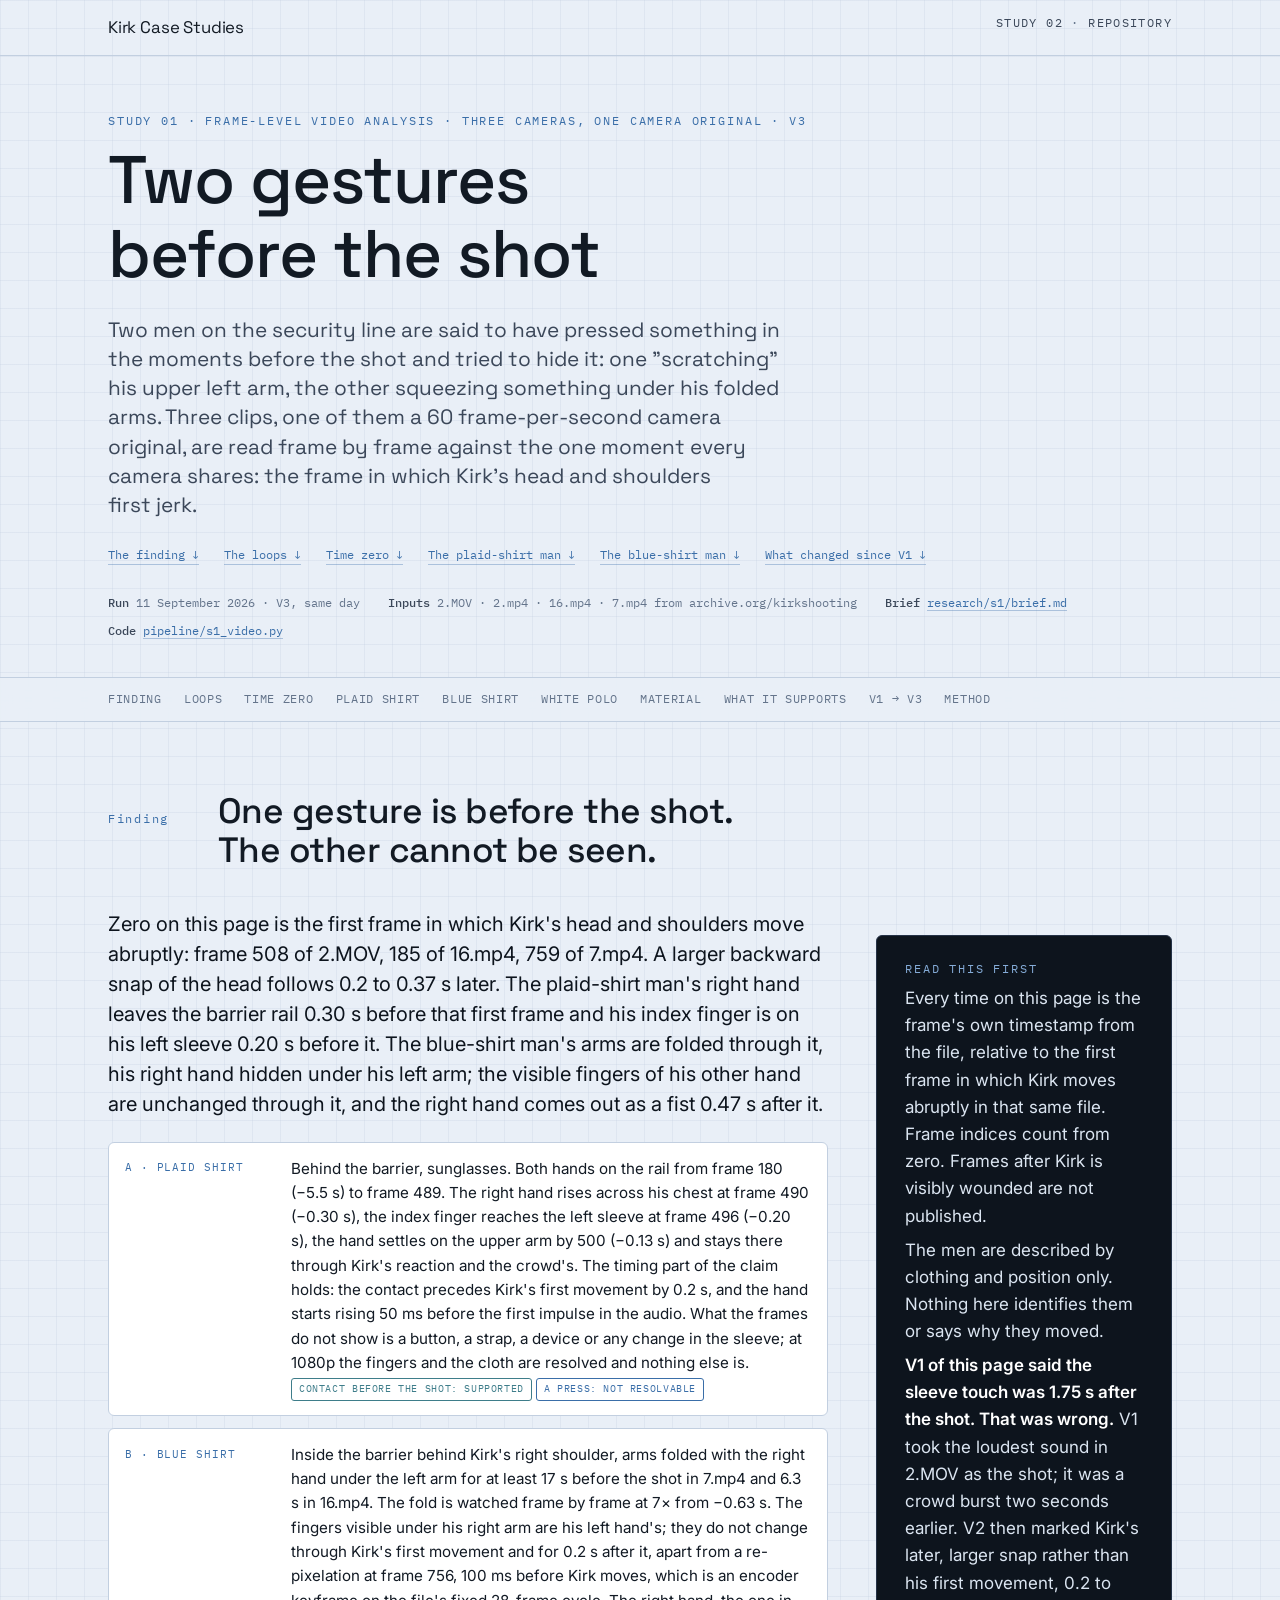
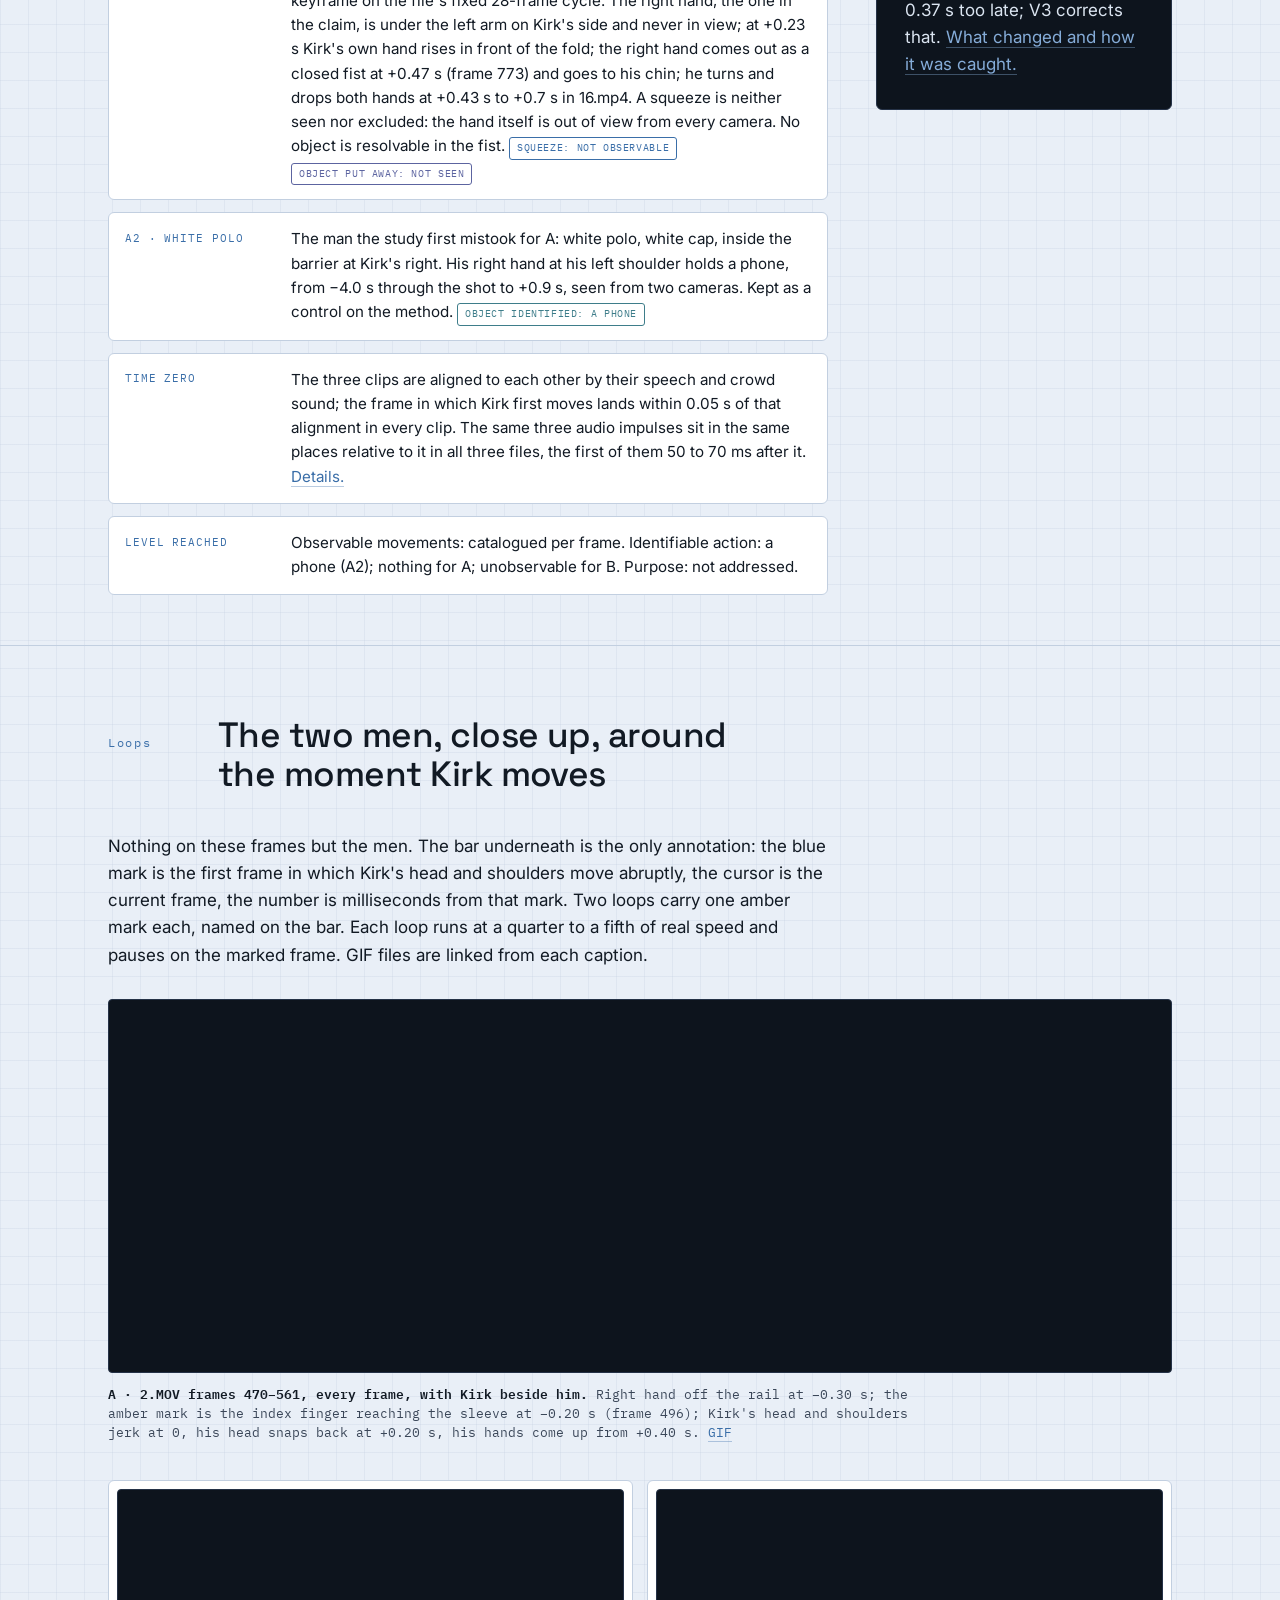
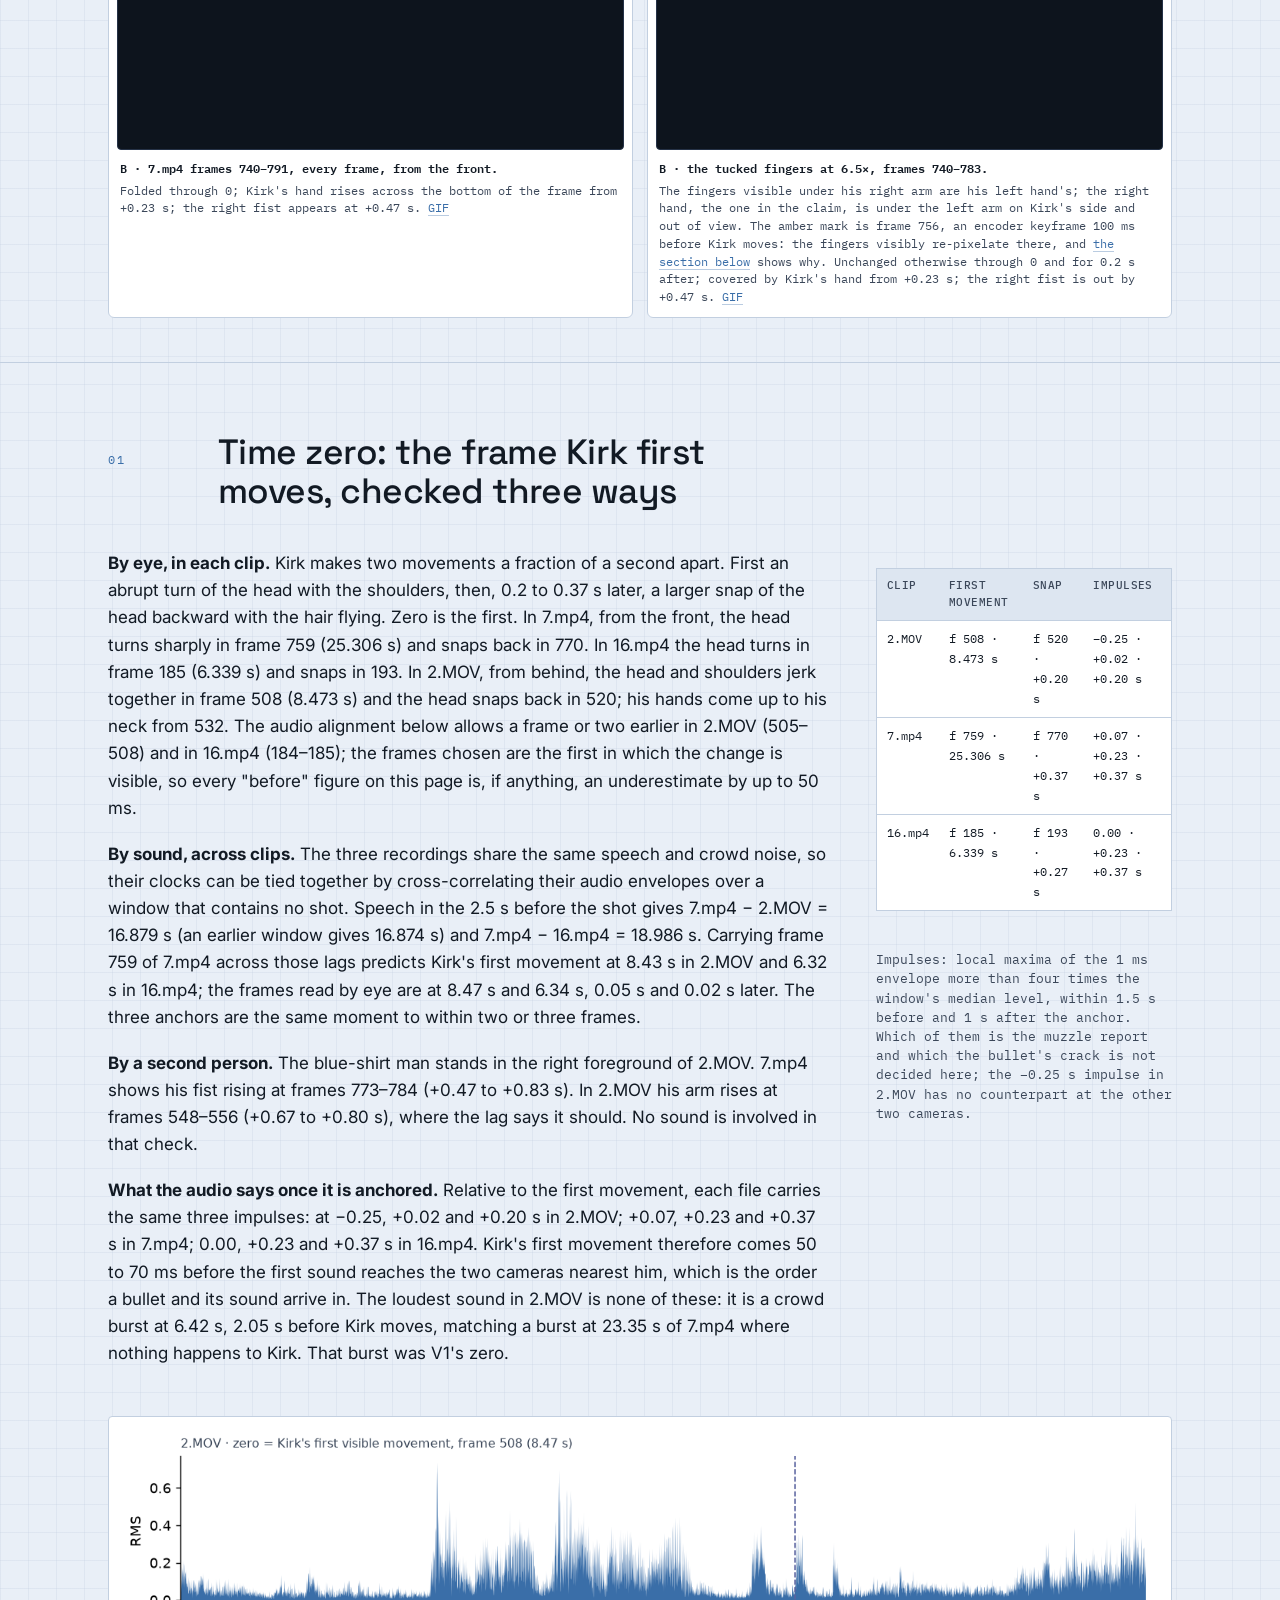
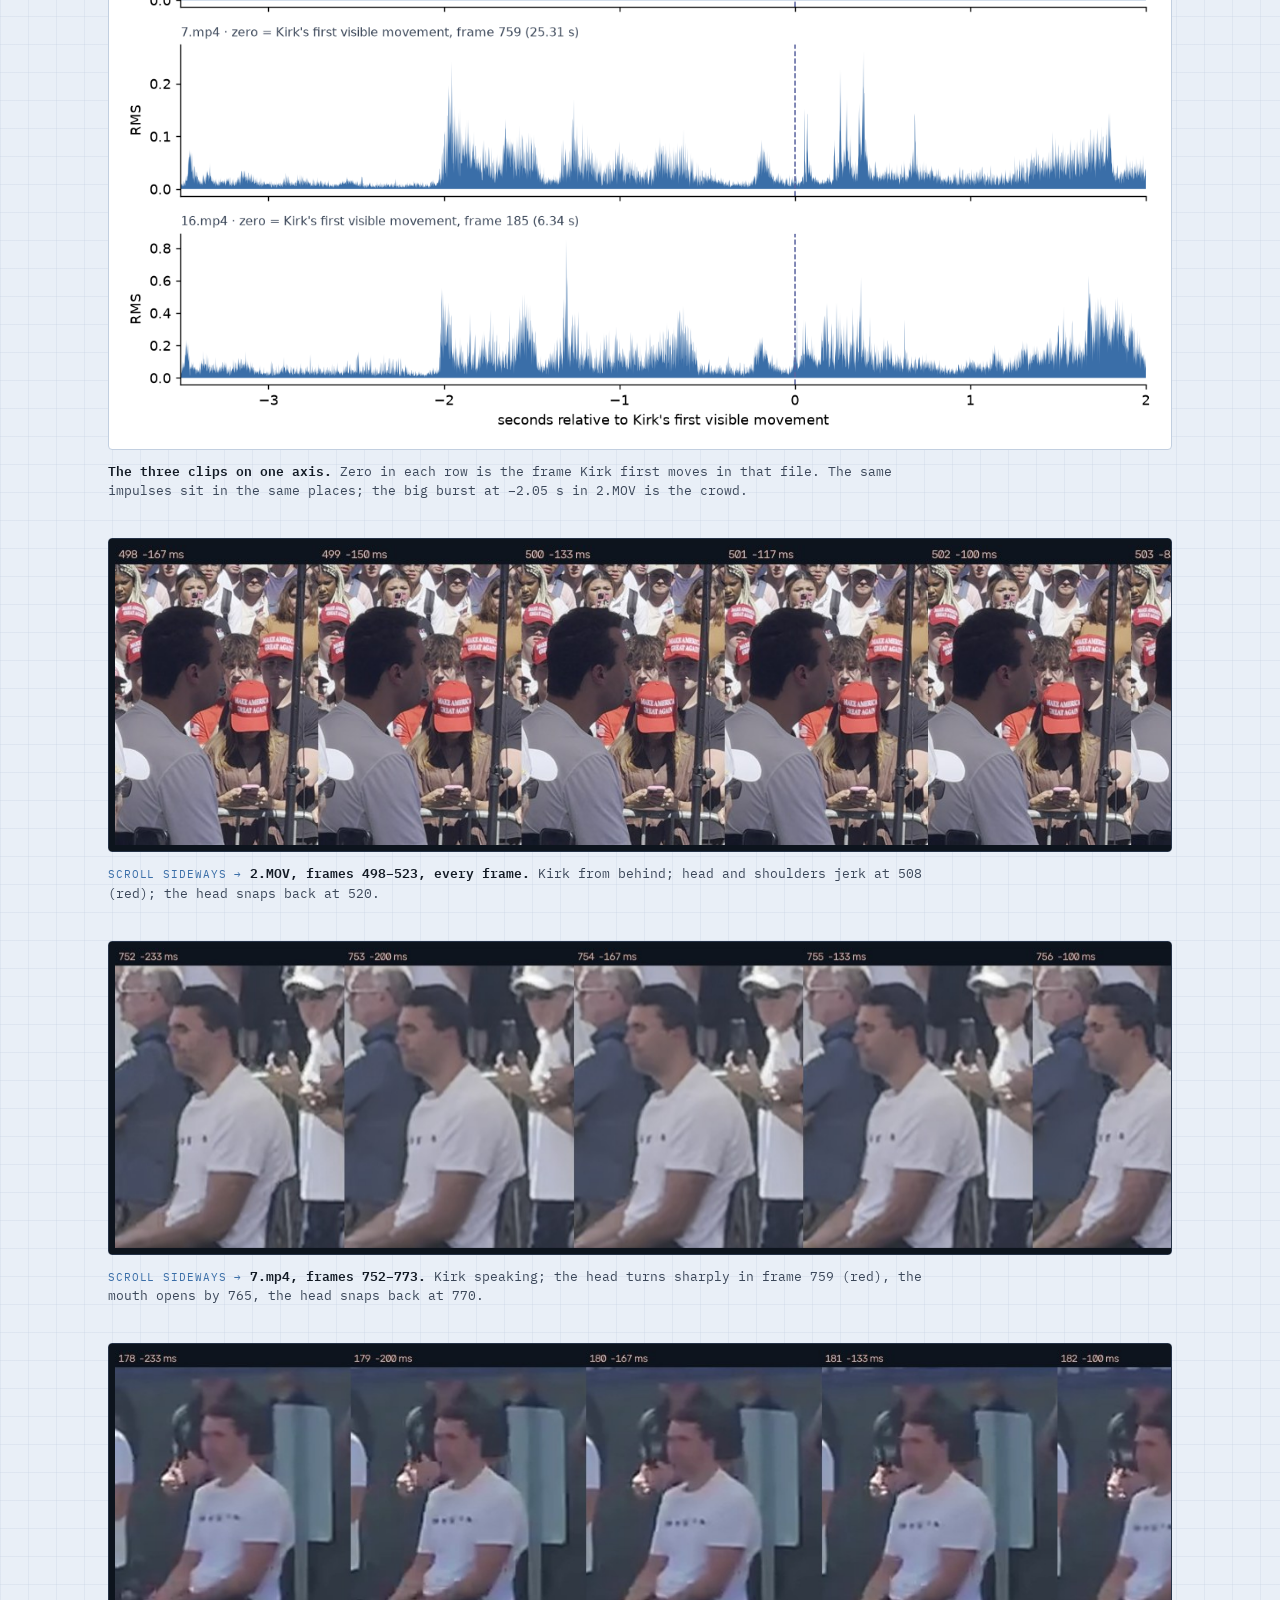
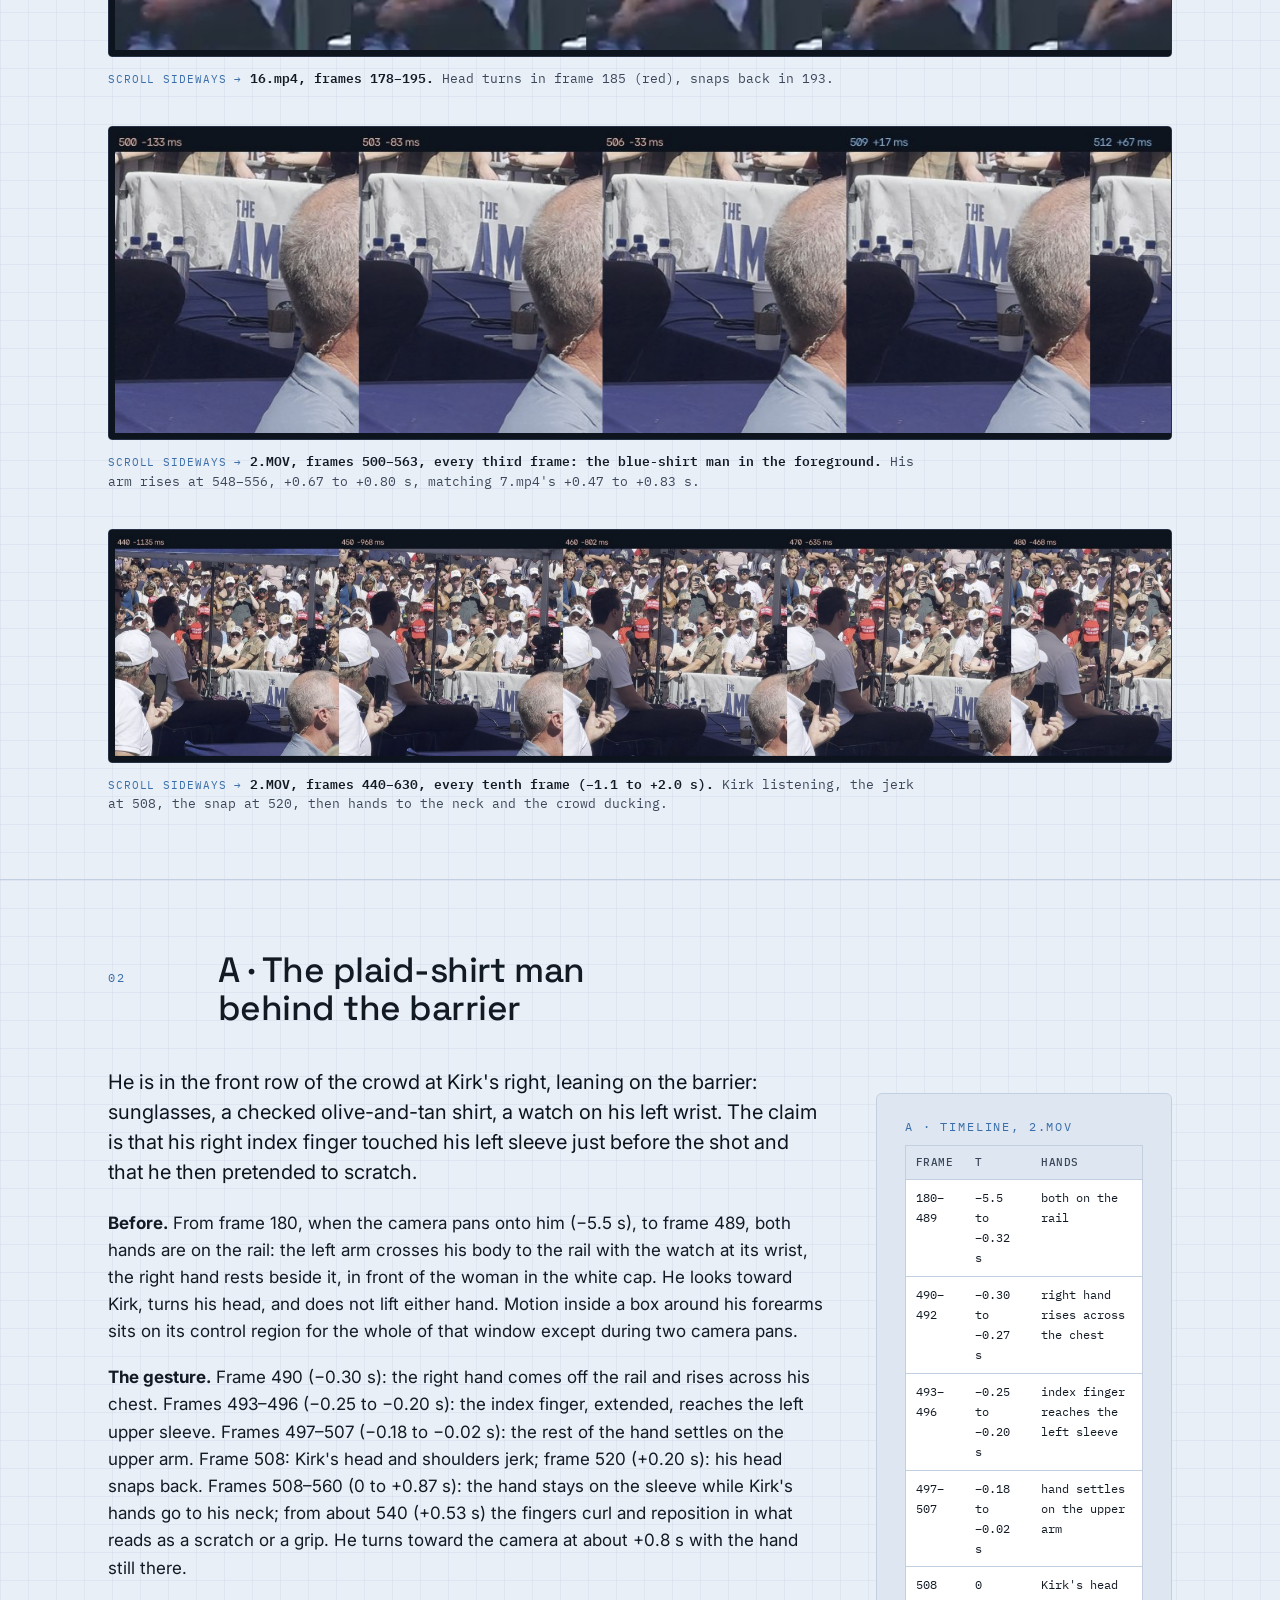
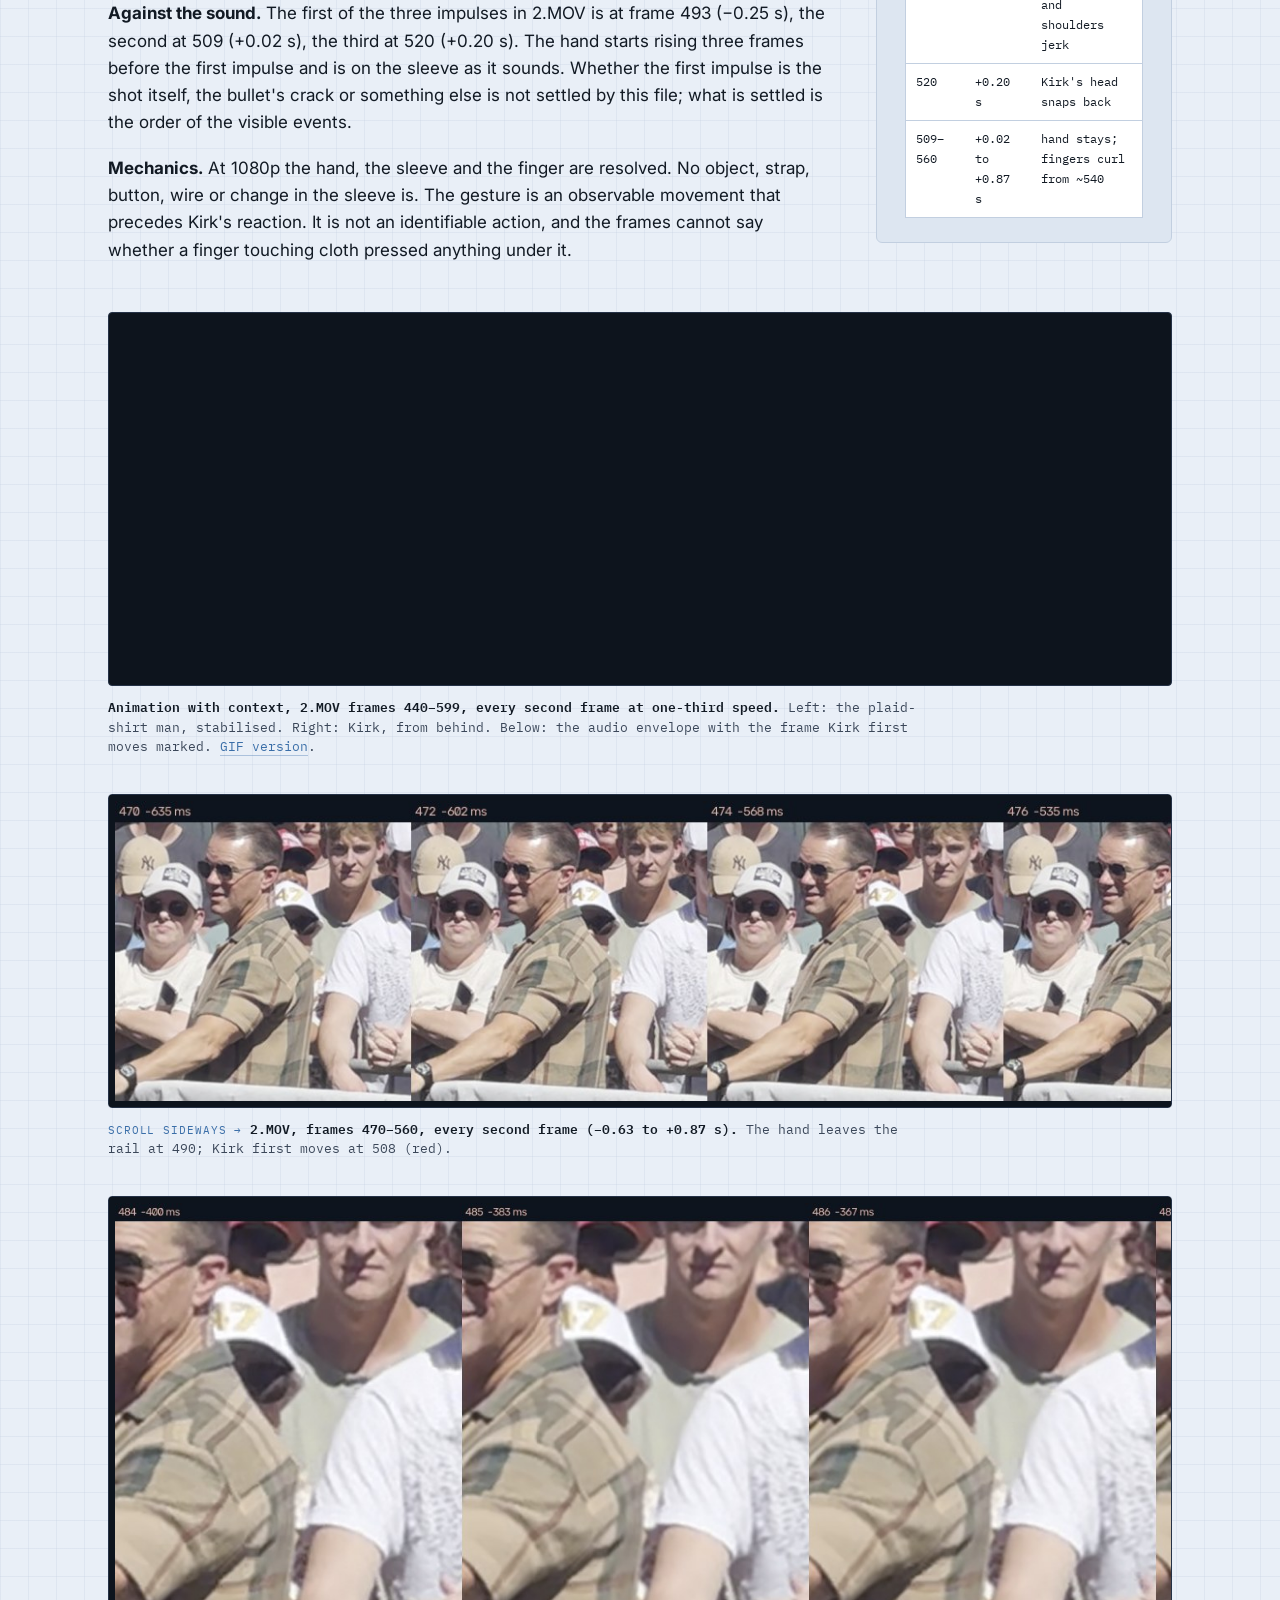
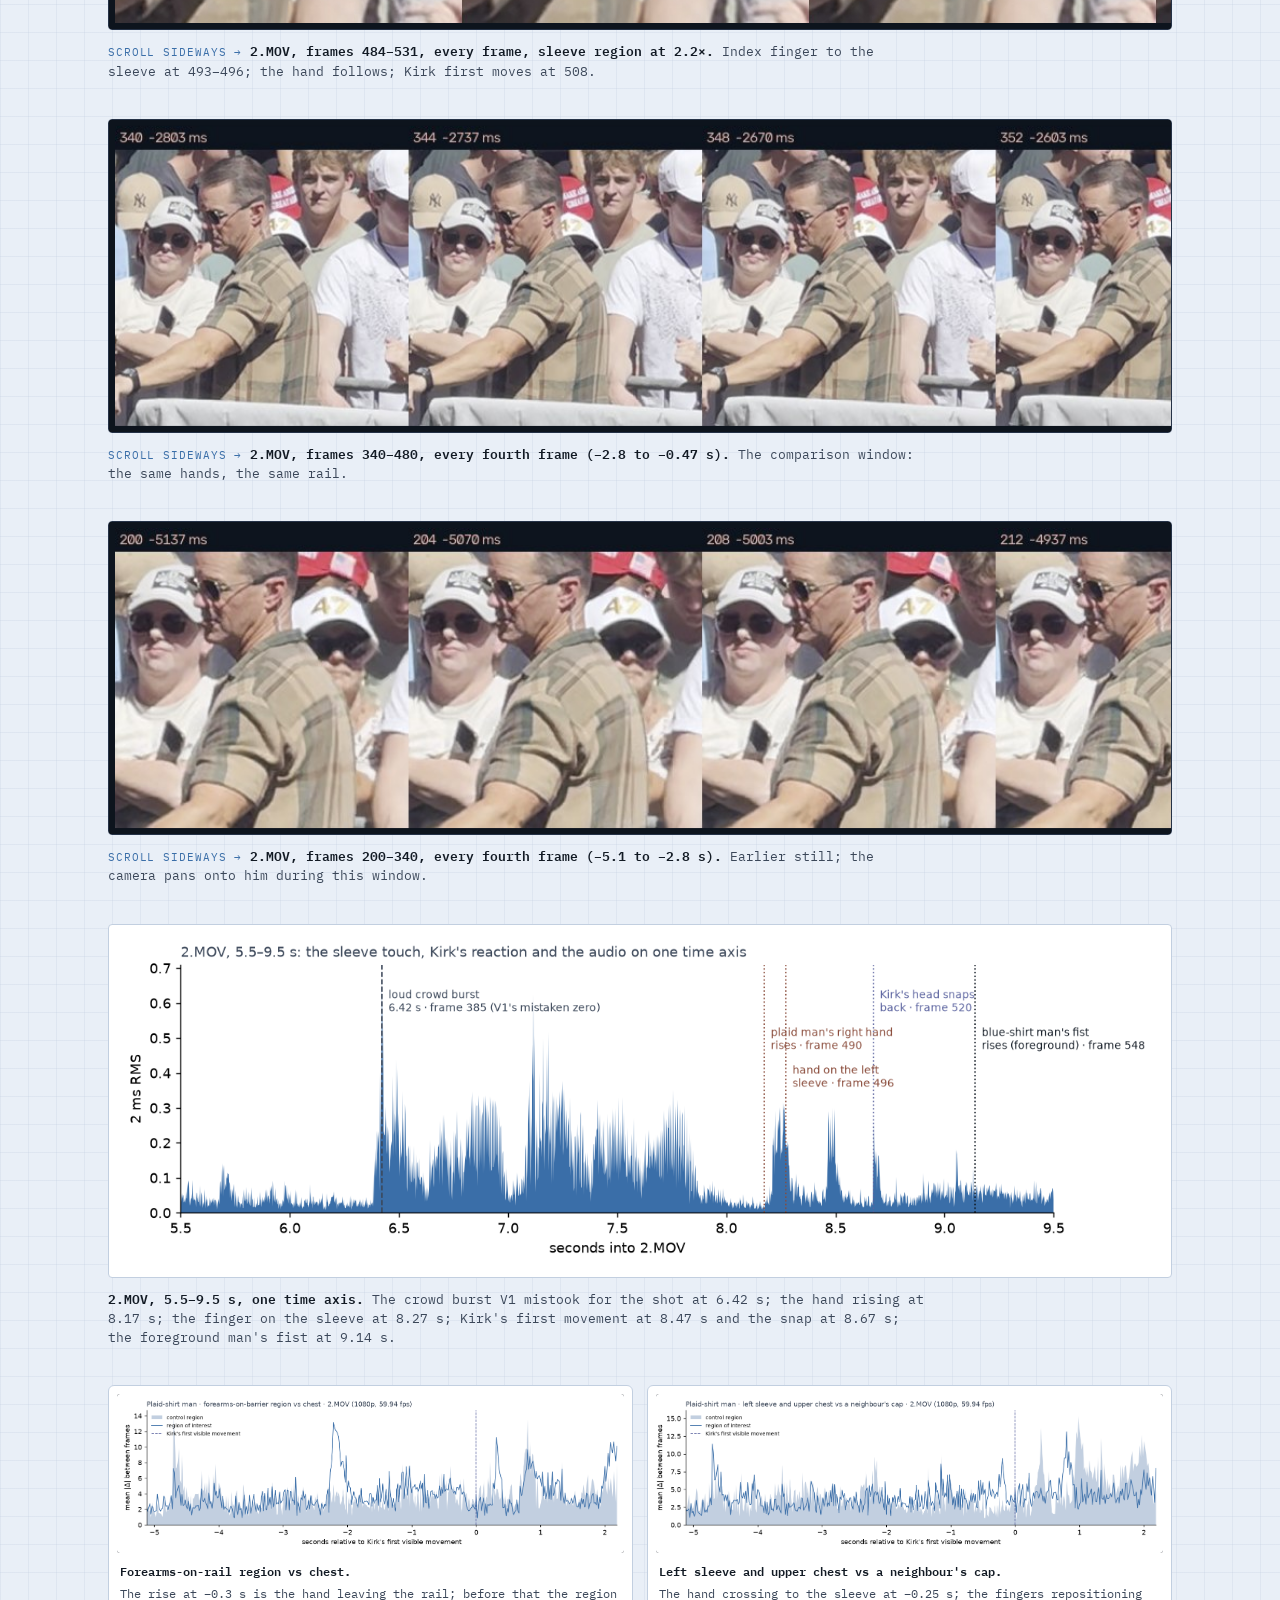
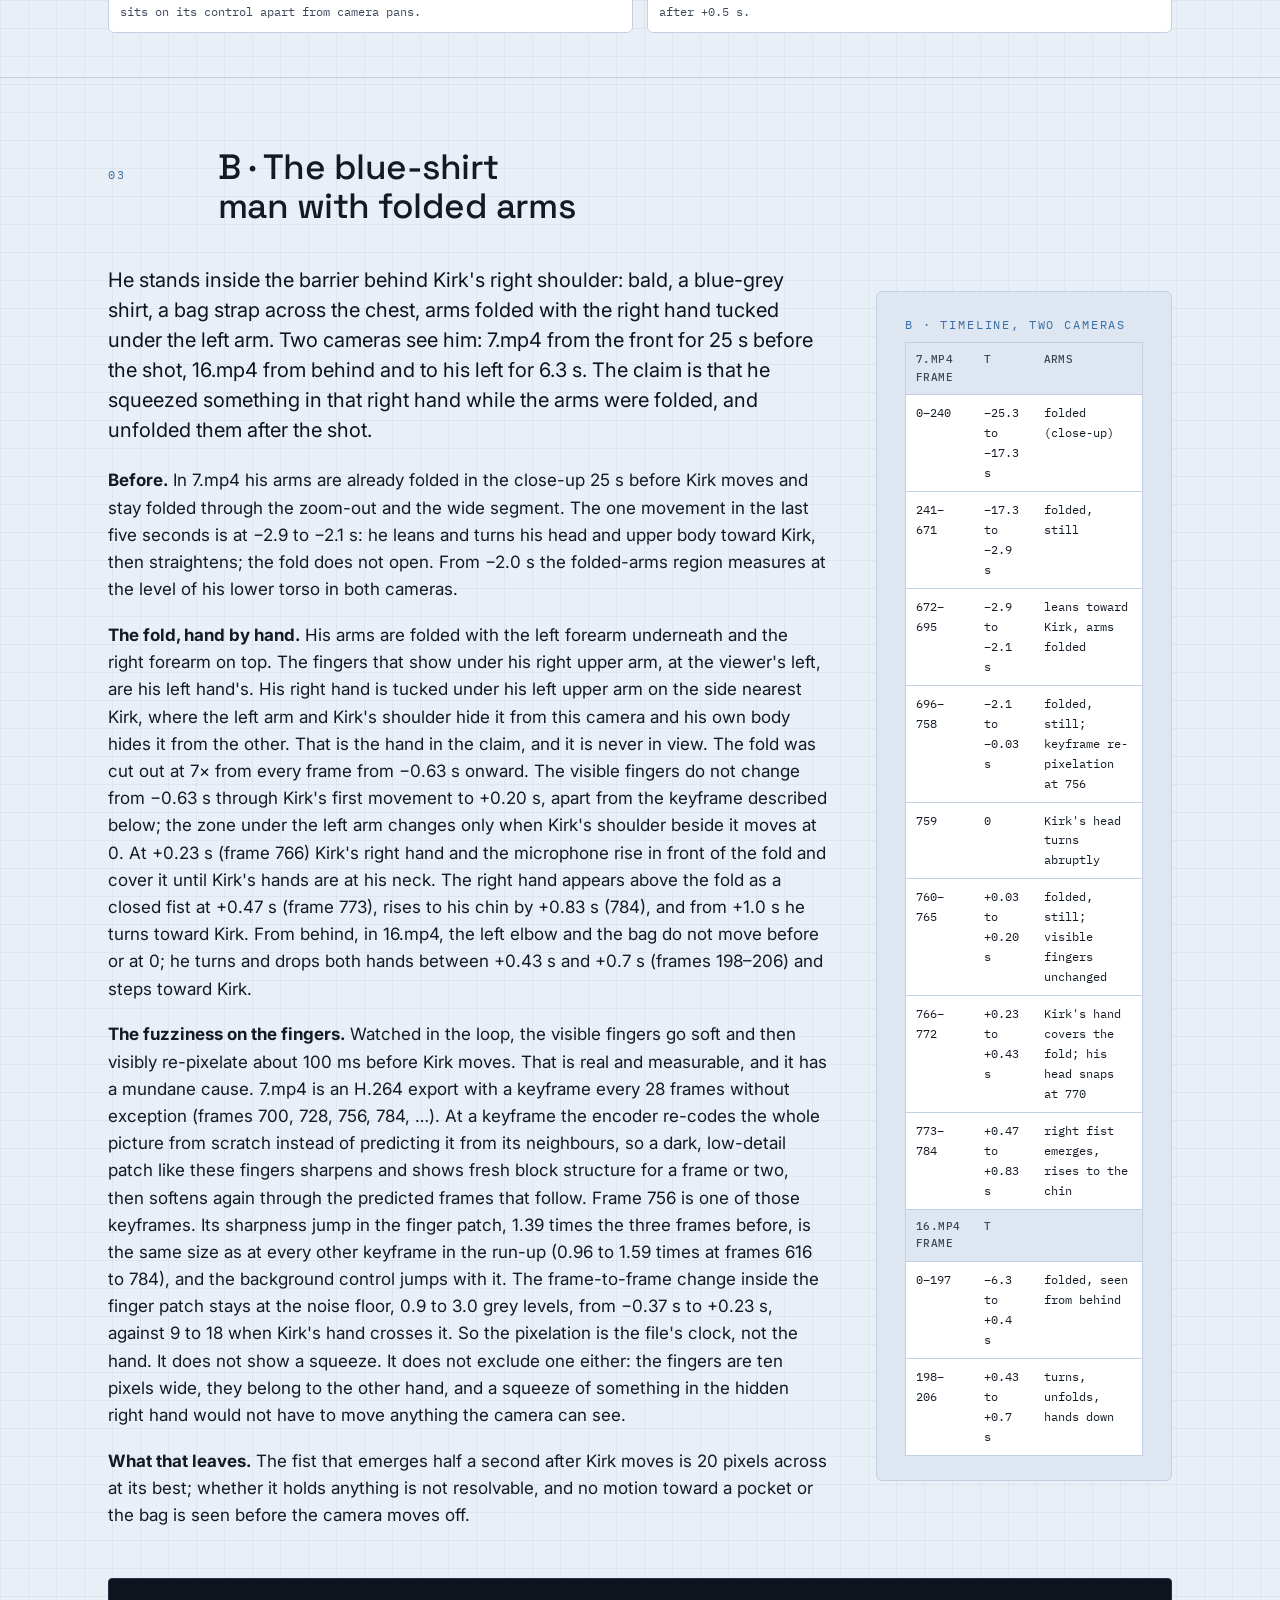
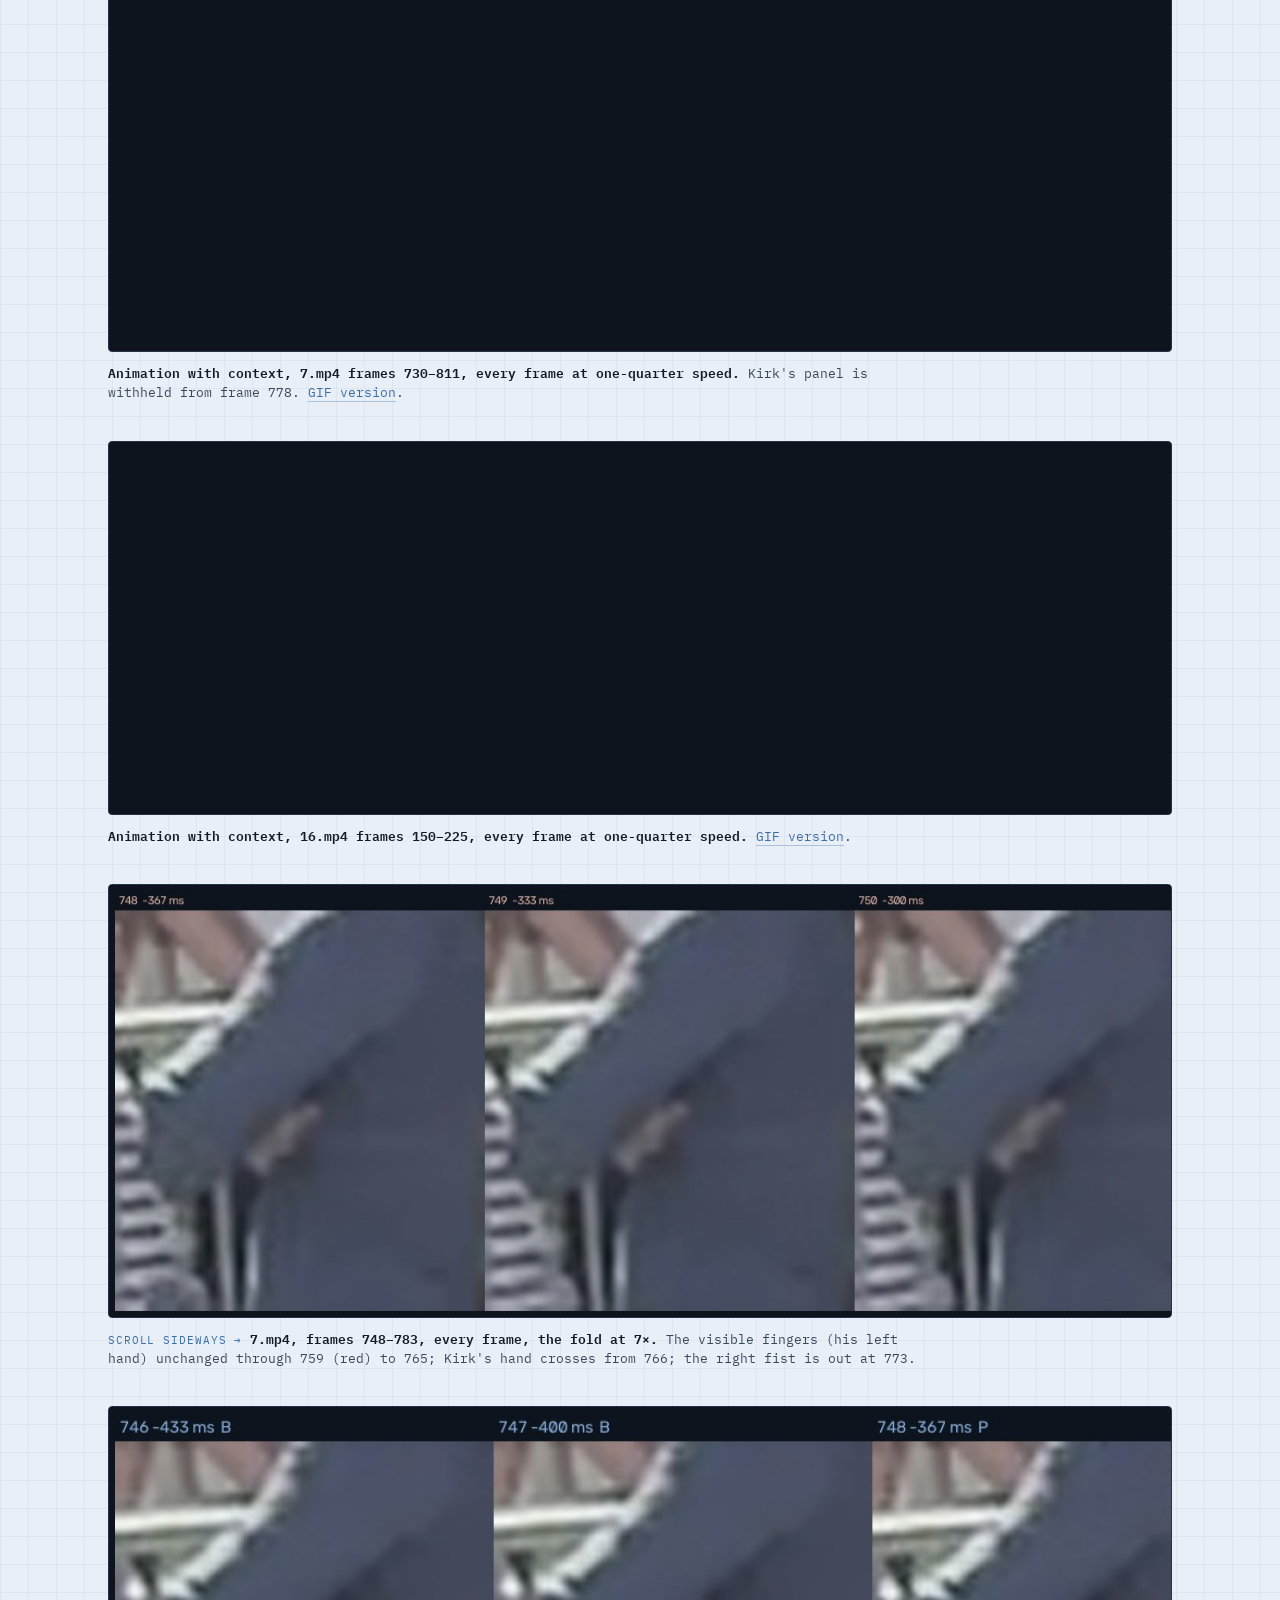
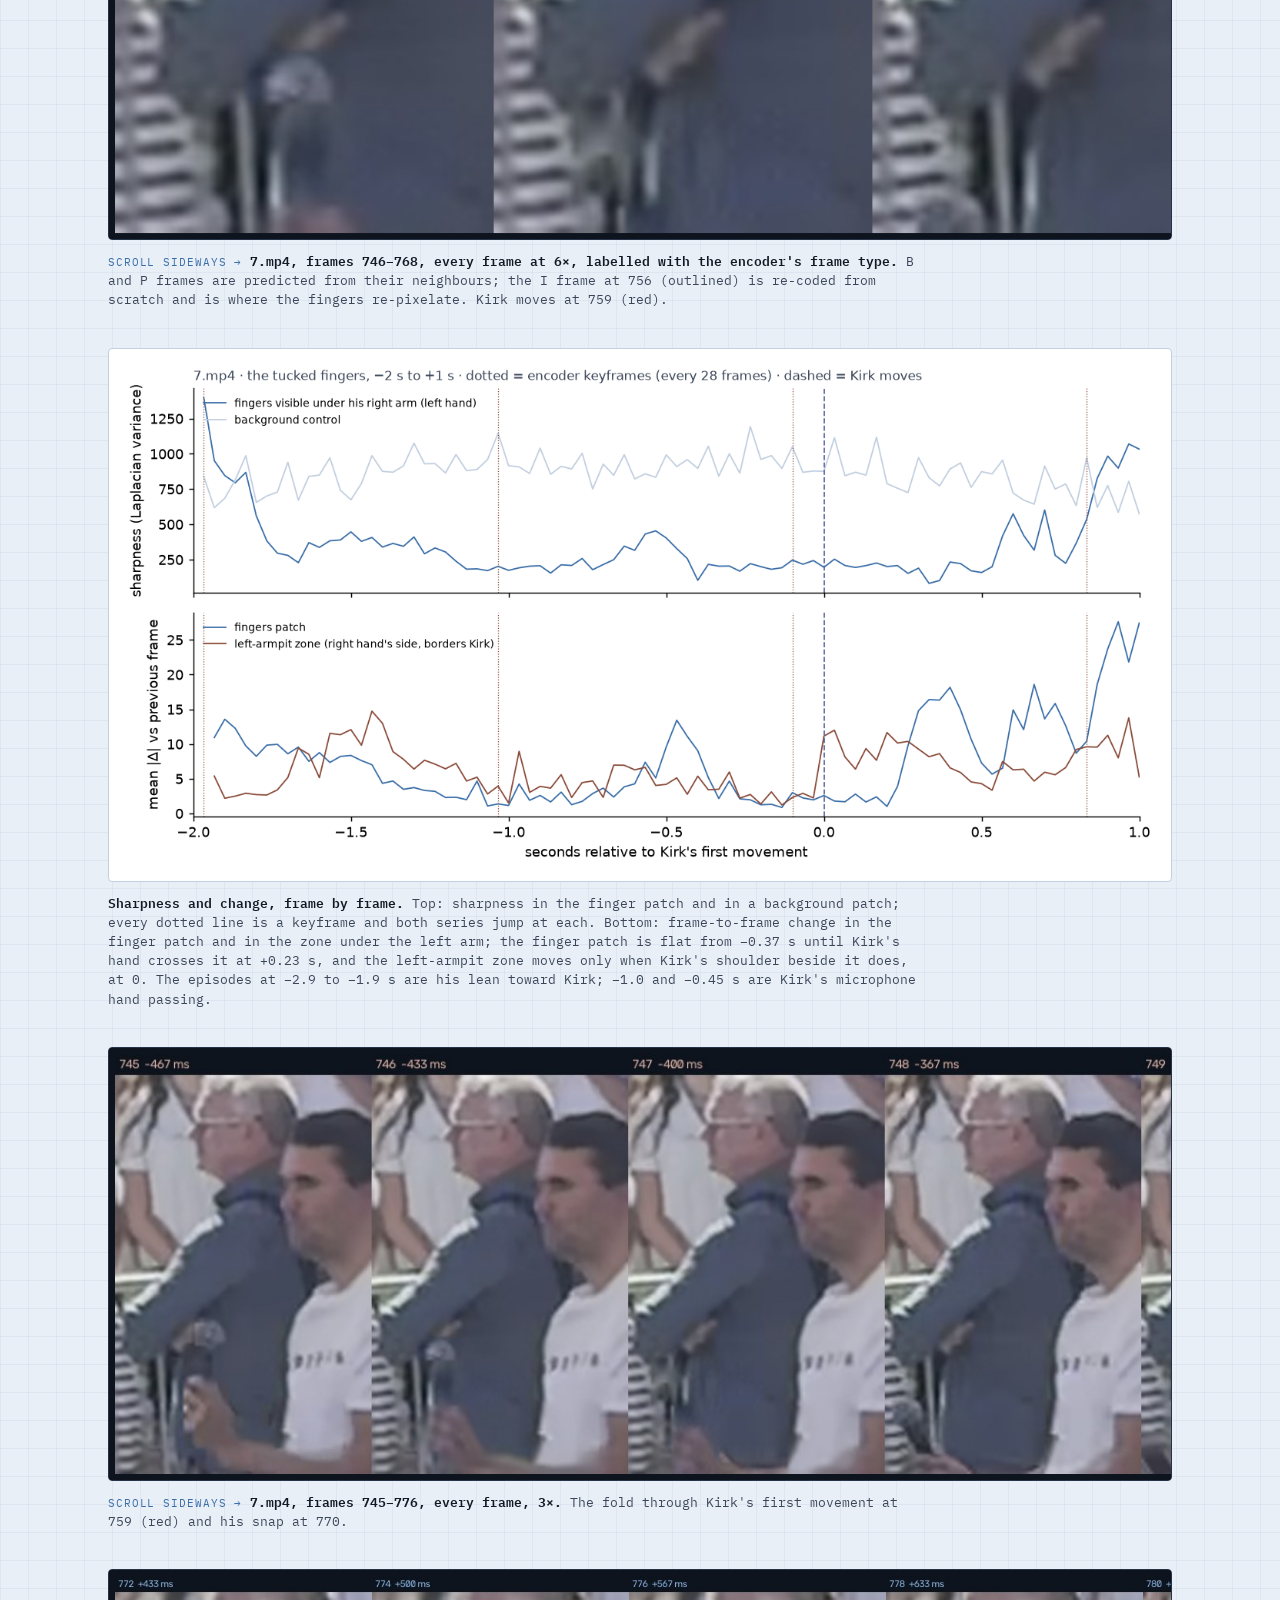
==== commit ab6e7486: "Study 01 V3.1: the fuzziness on the tucked fingers is an H.264 keyframe; hand anatomy corrected; mar" ====
--- a/docs/s1/index.html
+++ b/docs/s1/index.html
@@ -33,10 +33,10 @@
   <div class="part-head"><div class="n">Finding</div><h2>One gesture is before the shot. The other cannot be seen.</h2></div>
   <div class="two">
   <div class="prose">
-    <p class="lede">Zero on this page is the first frame in which Kirk's head and shoulders move abruptly: frame 508 of 2.MOV, 185 of 16.mp4, 759 of 7.mp4. A larger backward snap of the head follows 0.2 to 0.37 s later. The plaid-shirt man's right hand leaves the barrier rail 0.30 s before that first frame and his index finger is on his left sleeve 0.20 s before it. The blue-shirt man's arms are folded through it, his right hand hidden under his left arm; the pocket where the hand sits is unchanged for 0.2 s after it, and the hand comes out as a fist 0.47 s after it.</p>
+    <p class="lede">Zero on this page is the first frame in which Kirk's head and shoulders move abruptly: frame 508 of 2.MOV, 185 of 16.mp4, 759 of 7.mp4. A larger backward snap of the head follows 0.2 to 0.37 s later. The plaid-shirt man's right hand leaves the barrier rail 0.30 s before that first frame and his index finger is on his left sleeve 0.20 s before it. The blue-shirt man's arms are folded through it, his right hand hidden under his left arm; the visible fingers of his other hand are unchanged through it, and the right hand comes out as a fist 0.47 s after it.</p>
     <div class="ledger">
       <div class="row"><div class="k">A · plaid shirt</div><div>Behind the barrier, sunglasses. Both hands on the rail from frame 180 (−5.5 s) to frame 489. The right hand rises across his chest at frame 490 (−0.30 s), the index finger reaches the left sleeve at frame 496 (−0.20 s), the hand settles on the upper arm by 500 (−0.13 s) and stays there through Kirk's reaction and the crowd's. The timing part of the claim holds: the contact precedes Kirk's first movement by 0.2 s, and the hand starts rising 50 ms before the first impulse in the audio. What the frames do not show is a button, a strap, a device or any change in the sleeve; at 1080p the fingers and the cloth are resolved and nothing else is. <span class="tag supported">contact before the shot: supported</span> <span class="tag open">a press: not resolvable</span></div></div>
-      <div class="row"><div class="k">B · blue shirt</div><div>Inside the barrier behind Kirk's right shoulder, arms folded with the right hand under the left arm for at least 17 s before the shot in 7.mp4 and 6.3 s in 16.mp4. The pocket under the arm is watched frame by frame at 7× from −0.63 s: nothing in it changes through Kirk's first movement and for 0.2 s after it; at +0.23 s Kirk's own hand rises in front of it and hides it; the right hand comes out as a closed fist at +0.47 s (frame 773) and goes to his chin; he turns and drops both hands at +0.43 s to +0.7 s in 16.mp4. A squeeze inside the fold is neither seen nor excluded: the hand itself is out of view from every camera. No object is resolvable in the fist. <span class="tag open">squeeze: not observable</span> <span class="tag unsupported">object put away: not seen</span></div></div>
+      <div class="row"><div class="k">B · blue shirt</div><div>Inside the barrier behind Kirk's right shoulder, arms folded with the right hand under the left arm for at least 17 s before the shot in 7.mp4 and 6.3 s in 16.mp4. The fold is watched frame by frame at 7× from −0.63 s. The fingers visible under his right arm are his left hand's; they do not change through Kirk's first movement and for 0.2 s after it, apart from a re-pixelation at frame 756, 100 ms before Kirk moves, which is an encoder keyframe on the file's fixed 28-frame cycle. The right hand, the one in the claim, is under the left arm on Kirk's side and never in view; at +0.23 s Kirk's own hand rises in front of the fold; the right hand comes out as a closed fist at +0.47 s (frame 773) and goes to his chin; he turns and drops both hands at +0.43 s to +0.7 s in 16.mp4. A squeeze is neither seen nor excluded: the hand itself is out of view from every camera. No object is resolvable in the fist. <span class="tag open">squeeze: not observable</span> <span class="tag unsupported">object put away: not seen</span></div></div>
       <div class="row"><div class="k">A2 · white polo</div><div>The man the study first mistook for A: white polo, white cap, inside the barrier at Kirk's right. His right hand at his left shoulder holds a phone, from −4.0 s through the shot to +0.9 s, seen from two cameras. Kept as a control on the method. <span class="tag supported">object identified: a phone</span></div></div>
       <div class="row"><div class="k">Time zero</div><div>The three clips are aligned to each other by their speech and crowd sound; the frame in which Kirk first moves lands within 0.05 s of that alignment in every clip. The same three audio impulses sit in the same places relative to it in all three files, the first of them 50 to 70 ms after it. <a href="#timezero">Details.</a></div></div>
       <div class="row"><div class="k">Level reached</div><div>Observable movements: catalogued per frame. Identifiable action: a phone (A2); nothing for A; unobservable for B. Purpose: not addressed.</div></div>
@@ -55,11 +55,11 @@
 
 <section class="part" id="loops"><div class="wrap">
   <div class="part-head"><div class="n">Loops</div><h2>The two men, close up, around the moment Kirk moves</h2></div>
-  <div class="prose"><p>Nothing on these frames but the men. The bar underneath is the only annotation: the mark is the first frame in which Kirk's head and shoulders move abruptly, the cursor is the current frame, the number is milliseconds from that mark. Each loop runs at a quarter to a fifth of real speed and pauses on the marked frame. GIF files are linked from each caption.</p></div>
-  <figure class="anim"><div class="frame dark"><video autoplay loop muted playsinline preload="auto" src="img/closeup_plaid_kirk.mp4" aria-label="Loop, two panels: the plaid-shirt man at left and Kirk from behind at right, from 0.63 s before to 0.9 s after Kirk's first abrupt movement"></video></div><figcaption><b>A · 2.MOV frames 470–561, every frame, with Kirk beside him.</b> Right hand off the rail at −0.30 s, finger on the sleeve at −0.20 s; Kirk's head and shoulders jerk at 0, his head snaps back at +0.20 s, his hands come up from +0.40 s. <a href="img/closeup_plaid_kirk.gif">GIF</a></figcaption></figure>
+  <div class="prose"><p>Nothing on these frames but the men. The bar underneath is the only annotation: the blue mark is the first frame in which Kirk's head and shoulders move abruptly, the cursor is the current frame, the number is milliseconds from that mark. Two loops carry one amber mark each, named on the bar. Each loop runs at a quarter to a fifth of real speed and pauses on the marked frame. GIF files are linked from each caption.</p></div>
+  <figure class="anim"><div class="frame dark"><video autoplay loop muted playsinline preload="auto" src="img/closeup_plaid_kirk_v4.mp4" aria-label="Loop, two panels: the plaid-shirt man at left and Kirk from behind at right, from 0.63 s before to 0.9 s after Kirk's first abrupt movement"></video></div><figcaption><b>A · 2.MOV frames 470–561, every frame, with Kirk beside him.</b> Right hand off the rail at −0.30 s; the amber mark is the index finger reaching the sleeve at −0.20 s (frame 496); Kirk's head and shoulders jerk at 0, his head snaps back at +0.20 s, his hands come up from +0.40 s. <a href="img/closeup_plaid_kirk_v4.gif">GIF</a></figcaption></figure>
   <div class="gal paired">
-    <figure class="anim"><div class="frame dark"><video autoplay loop muted playsinline preload="auto" src="img/closeup_blue_front.mp4" aria-label="Loop of the blue-shirt man from the front, 7.mp4, from 0.63 s before to 1.07 s after Kirk's first abrupt movement"></video></div><figcaption><b>B · 7.mp4 frames 740–791, every frame, from the front.</b> Folded through 0; Kirk's hand rises across the bottom of the frame from +0.23 s; the right fist appears at +0.47 s. <a href="img/closeup_blue_front.gif">GIF</a></figcaption></figure>
-    <figure class="anim"><div class="frame dark"><video autoplay loop muted playsinline preload="auto" src="img/closeup_blue_pocket.mp4" aria-label="Loop of the pocket under the blue-shirt man's folded left arm, magnified"></video></div><figcaption><b>B · the pocket under the arm at 6.5×, frames 740–783.</b> Where the right hand would be. Unchanged through 0 and for 0.2 s after; covered by Kirk's hand from +0.23 s; the fist is out by +0.47 s. <a href="img/closeup_blue_pocket.gif">GIF</a></figcaption></figure>
+    <figure class="anim"><div class="frame dark"><video autoplay loop muted playsinline preload="auto" src="img/closeup_blue_front_v3.mp4" aria-label="Loop of the blue-shirt man from the front, 7.mp4, from 0.63 s before to 1.07 s after Kirk's first abrupt movement"></video></div><figcaption><b>B · 7.mp4 frames 740–791, every frame, from the front.</b> Folded through 0; Kirk's hand rises across the bottom of the frame from +0.23 s; the right fist appears at +0.47 s. <a href="img/closeup_blue_front_v3.gif">GIF</a></figcaption></figure>
+    <figure class="anim"><div class="frame dark"><video autoplay loop muted playsinline preload="auto" src="img/closeup_blue_pocket_v4.mp4" aria-label="Loop of the pocket under the blue-shirt man's folded left arm, magnified"></video></div><figcaption><b>B · the tucked fingers at 6.5×, frames 740–783.</b> The fingers visible under his right arm are his left hand's; the right hand, the one in the claim, is under the left arm on Kirk's side and out of view. The amber mark is frame 756, an encoder keyframe 100 ms before Kirk moves: the fingers visibly re-pixelate there, and <a href="#fuzz">the section below</a> shows why. Unchanged otherwise through 0 and for 0.2 s after; covered by Kirk's hand from +0.23 s; the right fist is out by +0.47 s. <a href="img/closeup_blue_pocket_v4.gif">GIF</a></figcaption></figure>
   </div>
 </div></section>
 
@@ -116,7 +116,7 @@
     </div>
   </aside>
   </div>
-  <figure class="anim"><div class="frame dark"><video autoplay loop muted playsinline preload="auto" src="img/k1tan.mp4" aria-label="Looping animation: the plaid-shirt man stabilised at left, Kirk at right, and the audio timeline below with a moving cursor, from 1.3 s before Kirk moves to 1.3 s after"></video></div><figcaption><b>Animation with context, 2.MOV frames 440–599, every second frame at one-third speed.</b> Left: the plaid-shirt man, stabilised. Right: Kirk, from behind. Below: the audio envelope with the frame Kirk first moves marked. <a href="img/k1tan.gif">GIF version</a>.</figcaption></figure>
+  <figure class="anim"><div class="frame dark"><video autoplay loop muted playsinline preload="auto" src="img/k1tan.mp4?v=3" aria-label="Looping animation: the plaid-shirt man stabilised at left, Kirk at right, and the audio timeline below with a moving cursor, from 1.3 s before Kirk moves to 1.3 s after"></video></div><figcaption><b>Animation with context, 2.MOV frames 440–599, every second frame at one-third speed.</b> Left: the plaid-shirt man, stabilised. Right: Kirk, from behind. Below: the audio envelope with the frame Kirk first moves marked. <a href="img/k1tan.gif?v=3">GIF version</a>.</figcaption></figure>
   <figure class="film"><div class="frame dark"><a href="img/k1tan_shot.jpg" style="border:0"><img src="img/k1tan_shot.jpg" alt="Frames 470 to 560 of 2.MOV, every second frame, the plaid-shirt man stabilised" loading="lazy"></a></div><figcaption><b>2.MOV, frames 470–560, every second frame (−0.63 to +0.87 s).</b> The hand leaves the rail at 490; Kirk first moves at 508 (red).</figcaption></figure>
   <figure class="film"><div class="frame dark tall"><a href="img/k1tan_sleeve_zoom.jpg" style="border:0"><img src="img/k1tan_sleeve_zoom.jpg" alt="Frames 484 to 531 of 2.MOV, every frame, magnified on the left sleeve and the rising right hand" loading="lazy"></a></div><figcaption><b>2.MOV, frames 484–531, every frame, sleeve region at 2.2×.</b> Index finger to the sleeve at 493–496; the hand follows; Kirk first moves at 508.</figcaption></figure>
   <figure class="film"><div class="frame dark"><a href="img/k1tan_hands.jpg" style="border:0"><img src="img/k1tan_hands.jpg" alt="Frames 340 to 480 of 2.MOV, every fourth frame, the plaid-shirt man stabilised" loading="lazy"></a></div><figcaption><b>2.MOV, frames 340–480, every fourth frame (−2.8 to −0.47 s).</b> The comparison window: the same hands, the same rail.</figcaption></figure>
@@ -134,8 +134,9 @@
   <div class="prose">
     <p class="lede">He stands inside the barrier behind Kirk's right shoulder: bald, a blue-grey shirt, a bag strap across the chest, arms folded with the right hand tucked under the left arm. Two cameras see him: 7.mp4 from the front for 25 s before the shot, 16.mp4 from behind and to his left for 6.3 s. The claim is that he squeezed something in that right hand while the arms were folded, and unfolded them after the shot.</p>
     <p><b>Before.</b> In 7.mp4 his arms are already folded in the close-up 25 s before Kirk moves and stay folded through the zoom-out and the wide segment. The one movement in the last five seconds is at −2.9 to −2.1 s: he leans and turns his head and upper body toward Kirk, then straightens; the fold does not open. From −2.0 s the folded-arms region measures at the level of his lower torso in both cameras.</p>
-    <p><b>The pocket.</b> The place the right hand would be, the shadow under the left forearm, was cut out at 7× from every frame from −0.63 s onward. It does not change from −0.63 s through Kirk's first movement to +0.20 s. At +0.23 s (frame 766) Kirk's right hand and the microphone rise in front of it and cover it until Kirk's hands are at his neck. The right hand appears above the fold as a closed fist at +0.47 s (frame 773), rises to his chin by +0.83 s (784), and from +1.0 s he turns toward Kirk. From behind, in 16.mp4, the left elbow and the bag do not move before or at 0; he turns and drops both hands between +0.43 s and +0.7 s (frames 198–206) and steps toward Kirk.</p>
-    <p><b>What that leaves.</b> A squeeze of something held in the hidden hand could happen without any visible change on the outside of a folded arm at this resolution, so the pocket being still through the moment Kirk moves is weak evidence either way. The fist that emerges half a second later is 20 pixels across at its best; whether it holds anything is not resolvable, and no motion toward a pocket or the bag is seen before the camera moves off.</p>
+    <p><b>The fold, hand by hand.</b> His arms are folded with the left forearm underneath and the right forearm on top. The fingers that show under his right upper arm, at the viewer's left, are his left hand's. His right hand is tucked under his left upper arm on the side nearest Kirk, where the left arm and Kirk's shoulder hide it from this camera and his own body hides it from the other. That is the hand in the claim, and it is never in view. The fold was cut out at 7× from every frame from −0.63 s onward. The visible fingers do not change from −0.63 s through Kirk's first movement to +0.20 s, apart from the keyframe described below; the zone under the left arm changes only when Kirk's shoulder beside it moves at 0. At +0.23 s (frame 766) Kirk's right hand and the microphone rise in front of the fold and cover it until Kirk's hands are at his neck. The right hand appears above the fold as a closed fist at +0.47 s (frame 773), rises to his chin by +0.83 s (784), and from +1.0 s he turns toward Kirk. From behind, in 16.mp4, the left elbow and the bag do not move before or at 0; he turns and drops both hands between +0.43 s and +0.7 s (frames 198–206) and steps toward Kirk.</p>
+    <p id="fuzz"><b>The fuzziness on the fingers.</b> Watched in the loop, the visible fingers go soft and then visibly re-pixelate about 100 ms before Kirk moves. That is real and measurable, and it has a mundane cause. 7.mp4 is an H.264 export with a keyframe every 28 frames without exception (frames 700, 728, 756, 784, …). At a keyframe the encoder re-codes the whole picture from scratch instead of predicting it from its neighbours, so a dark, low-detail patch like these fingers sharpens and shows fresh block structure for a frame or two, then softens again through the predicted frames that follow. Frame 756 is one of those keyframes. Its sharpness jump in the finger patch, 1.39 times the three frames before, is the same size as at every other keyframe in the run-up (0.96 to 1.59 times at frames 616 to 784), and the background control jumps with it. The frame-to-frame change inside the finger patch stays at the noise floor, 0.9 to 3.0 grey levels, from −0.37 s to +0.23 s, against 9 to 18 when Kirk's hand crosses it. So the pixelation is the file's clock, not the hand. It does not show a squeeze. It does not exclude one either: the fingers are ten pixels wide, they belong to the other hand, and a squeeze of something in the hidden right hand would not have to move anything the camera can see.</p>
+    <p><b>What that leaves.</b> The fist that emerges half a second after Kirk moves is 20 pixels across at its best; whether it holds anything is not resolvable, and no motion toward a pocket or the bag is seen before the camera moves off.</p>
   </div>
   <aside>
     <div class="verdict">
@@ -145,10 +146,10 @@
         <tr><td>0–240</td><td>−25.3 to −17.3 s</td><td>folded (close-up)</td></tr>
         <tr><td>241–671</td><td>−17.3 to −2.9 s</td><td>folded, still</td></tr>
         <tr><td>672–695</td><td>−2.9 to −2.1 s</td><td>leans toward Kirk, arms folded</td></tr>
-        <tr><td>696–758</td><td>−2.1 to −0.03 s</td><td>folded, still; pocket unchanged</td></tr>
+        <tr><td>696–758</td><td>−2.1 to −0.03 s</td><td>folded, still; keyframe re-pixelation at 756</td></tr>
         <tr><td>759</td><td>0</td><td>Kirk's head turns abruptly</td></tr>
-        <tr><td>760–765</td><td>+0.03 to +0.20 s</td><td>folded, still; pocket unchanged</td></tr>
-        <tr><td>766–772</td><td>+0.23 to +0.43 s</td><td>Kirk's hand covers the pocket; his head snaps at 770</td></tr>
+        <tr><td>760–765</td><td>+0.03 to +0.20 s</td><td>folded, still; visible fingers unchanged</td></tr>
+        <tr><td>766–772</td><td>+0.23 to +0.43 s</td><td>Kirk's hand covers the fold; his head snaps at 770</td></tr>
         <tr><td>773–784</td><td>+0.47 to +0.83 s</td><td>right fist emerges, rises to the chin</td></tr>
         <tr><th>16.mp4 frame</th><th>t</th><th></th></tr>
         <tr><td>0–197</td><td>−6.3 to +0.4 s</td><td>folded, seen from behind</td></tr>
@@ -157,9 +158,11 @@
     </div>
   </aside>
   </div>
-  <figure class="anim"><div class="frame dark"><video autoplay loop muted playsinline preload="auto" src="img/k3blue.mp4" aria-label="Looping animation: the blue-shirt man stabilised at left, Kirk at right until the wound, and the audio timeline below"></video></div><figcaption><b>Animation with context, 7.mp4 frames 730–811, every frame at one-quarter speed.</b> Kirk's panel is withheld from frame 778. <a href="img/k3blue.gif">GIF version</a>.</figcaption></figure>
-  <figure class="anim"><div class="frame dark"><video autoplay loop muted playsinline preload="auto" src="img/k2blue.mp4" aria-label="Looping animation: the blue-shirt man from behind in 16.mp4 at left, Kirk at right, and the audio timeline below"></video></div><figcaption><b>Animation with context, 16.mp4 frames 150–225, every frame at one-quarter speed.</b> <a href="img/k2blue.gif">GIF version</a>.</figcaption></figure>
-  <figure class="film"><div class="frame dark tall"><a href="img/k3blue_pocket.jpg" style="border:0"><img src="img/k3blue_pocket.jpg" alt="Frames 748 to 783 of 7.mp4, every frame, the pocket under the folded left arm at 7x" loading="lazy"></a></div><figcaption><b>7.mp4, frames 748–783, every frame, the pocket under the arm at 7×.</b> Unchanged through 759 (red) to 765; Kirk's hand crosses from 766; the fist is out at 773.</figcaption></figure>
+  <figure class="anim"><div class="frame dark"><video autoplay loop muted playsinline preload="auto" src="img/k3blue.mp4?v=3" aria-label="Looping animation: the blue-shirt man stabilised at left, Kirk at right until the wound, and the audio timeline below"></video></div><figcaption><b>Animation with context, 7.mp4 frames 730–811, every frame at one-quarter speed.</b> Kirk's panel is withheld from frame 778. <a href="img/k3blue.gif?v=3">GIF version</a>.</figcaption></figure>
+  <figure class="anim"><div class="frame dark"><video autoplay loop muted playsinline preload="auto" src="img/k2blue.mp4?v=3" aria-label="Looping animation: the blue-shirt man from behind in 16.mp4 at left, Kirk at right, and the audio timeline below"></video></div><figcaption><b>Animation with context, 16.mp4 frames 150–225, every frame at one-quarter speed.</b> <a href="img/k2blue.gif?v=3">GIF version</a>.</figcaption></figure>
+  <figure class="film"><div class="frame dark tall"><a href="img/k3blue_pocket.jpg" style="border:0"><img src="img/k3blue_pocket.jpg" alt="Frames 748 to 783 of 7.mp4, every frame, the pocket under the folded left arm at 7x" loading="lazy"></a></div><figcaption><b>7.mp4, frames 748–783, every frame, the fold at 7×.</b> The visible fingers (his left hand) unchanged through 759 (red) to 765; Kirk's hand crosses from 766; the right fist is out at 773.</figcaption></figure>
+  <figure class="film"><div class="frame dark tall"><a href="img/k3_fingers_gop.jpg" style="border:0"><img src="img/k3_fingers_gop.jpg" alt="Frames 746 to 768 of 7.mp4 at 6x, the fold under the blue-shirt man's arms, each frame labelled with its encoder type; keyframe 756 outlined" loading="lazy"></a></div><figcaption><b>7.mp4, frames 746–768, every frame at 6×, labelled with the encoder's frame type.</b> B and P frames are predicted from their neighbours; the I frame at 756 (outlined) is re-coded from scratch and is where the fingers re-pixelate. Kirk moves at 759 (red).</figcaption></figure>
+  <figure class="strip"><div class="frame"><img src="img/pocket_sharpness_k3.png" alt="Sharpness of the finger patch and a background patch per frame, with keyframes dotted, and frame-to-frame change in the finger patch and in the zone under the left arm" loading="lazy"></div><figcaption><b>Sharpness and change, frame by frame.</b> Top: sharpness in the finger patch and in a background patch; every dotted line is a keyframe and both series jump at each. Bottom: frame-to-frame change in the finger patch and in the zone under the left arm; the finger patch is flat from −0.37 s until Kirk's hand crosses it at +0.23 s, and the left-armpit zone moves only when Kirk's shoulder beside it does, at 0. The episodes at −2.9 to −1.9 s are his lean toward Kirk; −1.0 and −0.45 s are Kirk's microphone hand passing.</figcaption></figure>
   <figure class="film"><div class="frame dark tall"><a href="img/k3blue_shot.jpg" style="border:0"><img src="img/k3blue_shot.jpg" alt="Frames 745 to 776 of 7.mp4, every frame, the blue-shirt man stabilised at 3x" loading="lazy"></a></div><figcaption><b>7.mp4, frames 745–776, every frame, 3×.</b> The fold through Kirk's first movement at 759 (red) and his snap at 770.</figcaption></figure>
   <figure class="film"><div class="frame dark tall"><a href="img/k3blue_fist.jpg" style="border:0"><img src="img/k3blue_fist.jpg" alt="Frames 772 to 810 of 7.mp4, every second frame, magnified 5x on the right hand" loading="lazy"></a></div><figcaption><b>7.mp4, frames 772–810, every second frame, 5×.</b> The right hand at its largest: a closed fist.</figcaption></figure>
   <figure class="film"><div class="frame dark"><a href="img/k3blue_after.jpg" style="border:0"><img src="img/k3blue_after.jpg" alt="Frames 770 to 810 of 7.mp4, every second frame, the blue-shirt man after Kirk moves" loading="lazy"></a></div><figcaption><b>7.mp4, frames 770–810, every second frame.</b> Fist to the chin, then the turn toward Kirk. Cropped to exclude Kirk.</figcaption></figure>
@@ -194,7 +197,7 @@
     </div>
   </aside>
   </div>
-  <figure class="anim"><div class="frame dark"><video autoplay loop muted playsinline preload="auto" src="img/k1polo.mp4" aria-label="Looping animation: the white-polo man stabilised at left, Kirk at right, and the audio timeline below"></video></div><figcaption><b>Animation with context, 2.MOV frames 420–599, every third frame.</b> <a href="img/k1polo.gif">GIF version</a>.</figcaption></figure>
+  <figure class="anim"><div class="frame dark"><video autoplay loop muted playsinline preload="auto" src="img/k1polo.mp4?v=3" aria-label="Looping animation: the white-polo man stabilised at left, Kirk at right, and the audio timeline below"></video></div><figcaption><b>Animation with context, 2.MOV frames 420–599, every third frame.</b> <a href="img/k1polo.gif?v=3">GIF version</a>.</figcaption></figure>
   <figure class="film"><div class="frame dark"><a href="img/k1polo_shot.jpg" style="border:0"><img src="img/k1polo_shot.jpg" alt="Frames 440 to 580 of 2.MOV, every fourth frame, the white-polo man with the phone at his shoulder" loading="lazy"></a></div><figcaption><b>2.MOV, frames 440–580, every fourth frame (−1.1 to +1.2 s).</b> The phone does not move until after Kirk does.</figcaption></figure>
   <figure class="film"><div class="frame dark"><a href="img/k3polo_shot.jpg" style="border:0"><img src="img/k3polo_shot.jpg" alt="Frames 680 to 768 of 7.mp4, every fourth frame, the white-polo man from the front with the man in black beside him" loading="lazy"></a></div><figcaption><b>7.mp4, frames 680–768, every fourth frame (−2.6 to +0.3 s).</b> The same phone from the front. Beside him, the man in the black shirt keeps his arms crossed throughout.</figcaption></figure>
   <figure class="film"><div class="frame dark"><a href="img/k1polo_ear.jpg" style="border:0"><img src="img/k1polo_ear.jpg" alt="Frames 212 to 262 of 2.MOV, every second frame, the white-polo man's ear and hand" loading="lazy"></a></div><figcaption><b>2.MOV, frames 212–262, every second frame (−4.9 to −4.1 s).</b> Phone at the ear, fingers at the ear, phone grasped.</figcaption></figure>
@@ -222,7 +225,7 @@
   <div class="part-head"><div class="n">06</div><h2>What the footage supports, and what it cannot</h2></div>
   <div class="two">
   <div class="prose">
-    <p><b>Observable movements.</b> Established for every hand in view. The plaid-shirt man's right hand leaves the rail 0.30 s before Kirk first moves and is on his left sleeve 0.20 s before; it stays there. The blue-shirt man's fold is unchanged through Kirk's first movement and for 0.2 s after, until Kirk's arm covers it; his right fist is out 0.47 s after. The white-polo man holds a phone.</p>
+    <p><b>Observable movements.</b> Established for every hand in view. The plaid-shirt man's right hand leaves the rail 0.30 s before Kirk first moves and is on his left sleeve 0.20 s before; it stays there. The blue-shirt man's fold is unchanged through Kirk's first movement and for 0.2 s after, until Kirk's arm covers it, apart from an encoder keyframe at −0.10 s; his right fist is out 0.47 s after. The white-polo man holds a phone.</p>
     <p><b>Identifiable actions.</b> One: the phone. For the plaid-shirt man no object, strap or control is resolved at the sleeve. For the blue-shirt man the right hand is hidden until it emerges, and the emerging fist is not an object.</p>
     <p><b>Purpose.</b> Not addressed. A finger to a sleeve 0.2 s before a gunshot's visible effect, a fist to the chin half a second after it: the footage carries none of the information that would say why.</p>
     <p><b>The claim as stated.</b> "Milliseconds just prior" is supported for the plaid-shirt man as timing: the hand starts 300 ms and the finger lands 200 ms before Kirk's first visible movement, and 50 ms before the first sound reaches that camera. It is not testable for the blue-shirt man, whose hand is out of view. Neither man is shown pressing anything; the first is shown touching his sleeve, which is what the claim describes and also what a scratch looks like.</p>
@@ -231,7 +234,7 @@
   <aside>
     <div class="dossier">
       <div class="eyebrow">Limitations</div>
-      <p>A hand out of view cannot be shown still. B's right hand is out of view in every clip until +0.47 s; the pocket it sits in is visible and unchanged through Kirk's first movement, then covered by Kirk's arm from +0.23 s.</p>
+      <p>A hand out of view cannot be shown still. B's right hand is out of view in every clip until +0.47 s; the fingers that are visible belong to his left hand, and they are unchanged through Kirk's first movement until Kirk's arm covers the fold at +0.23 s.</p>
       <p>The anchor is a human reading of one frame per clip, cross-checked by audio alignment to about 0.05 s and by a second person's movement. It is the first visible effect, not the instant of firing.</p>
       <p>The plaid-shirt man is seen from one camera. Another angle on his hands would strengthen or weaken the reading; none was found in the collection.</p>
       <p>No blinded rating was run. The window of earlier behaviour is 5.5 s for A and 25 s for B.</p>
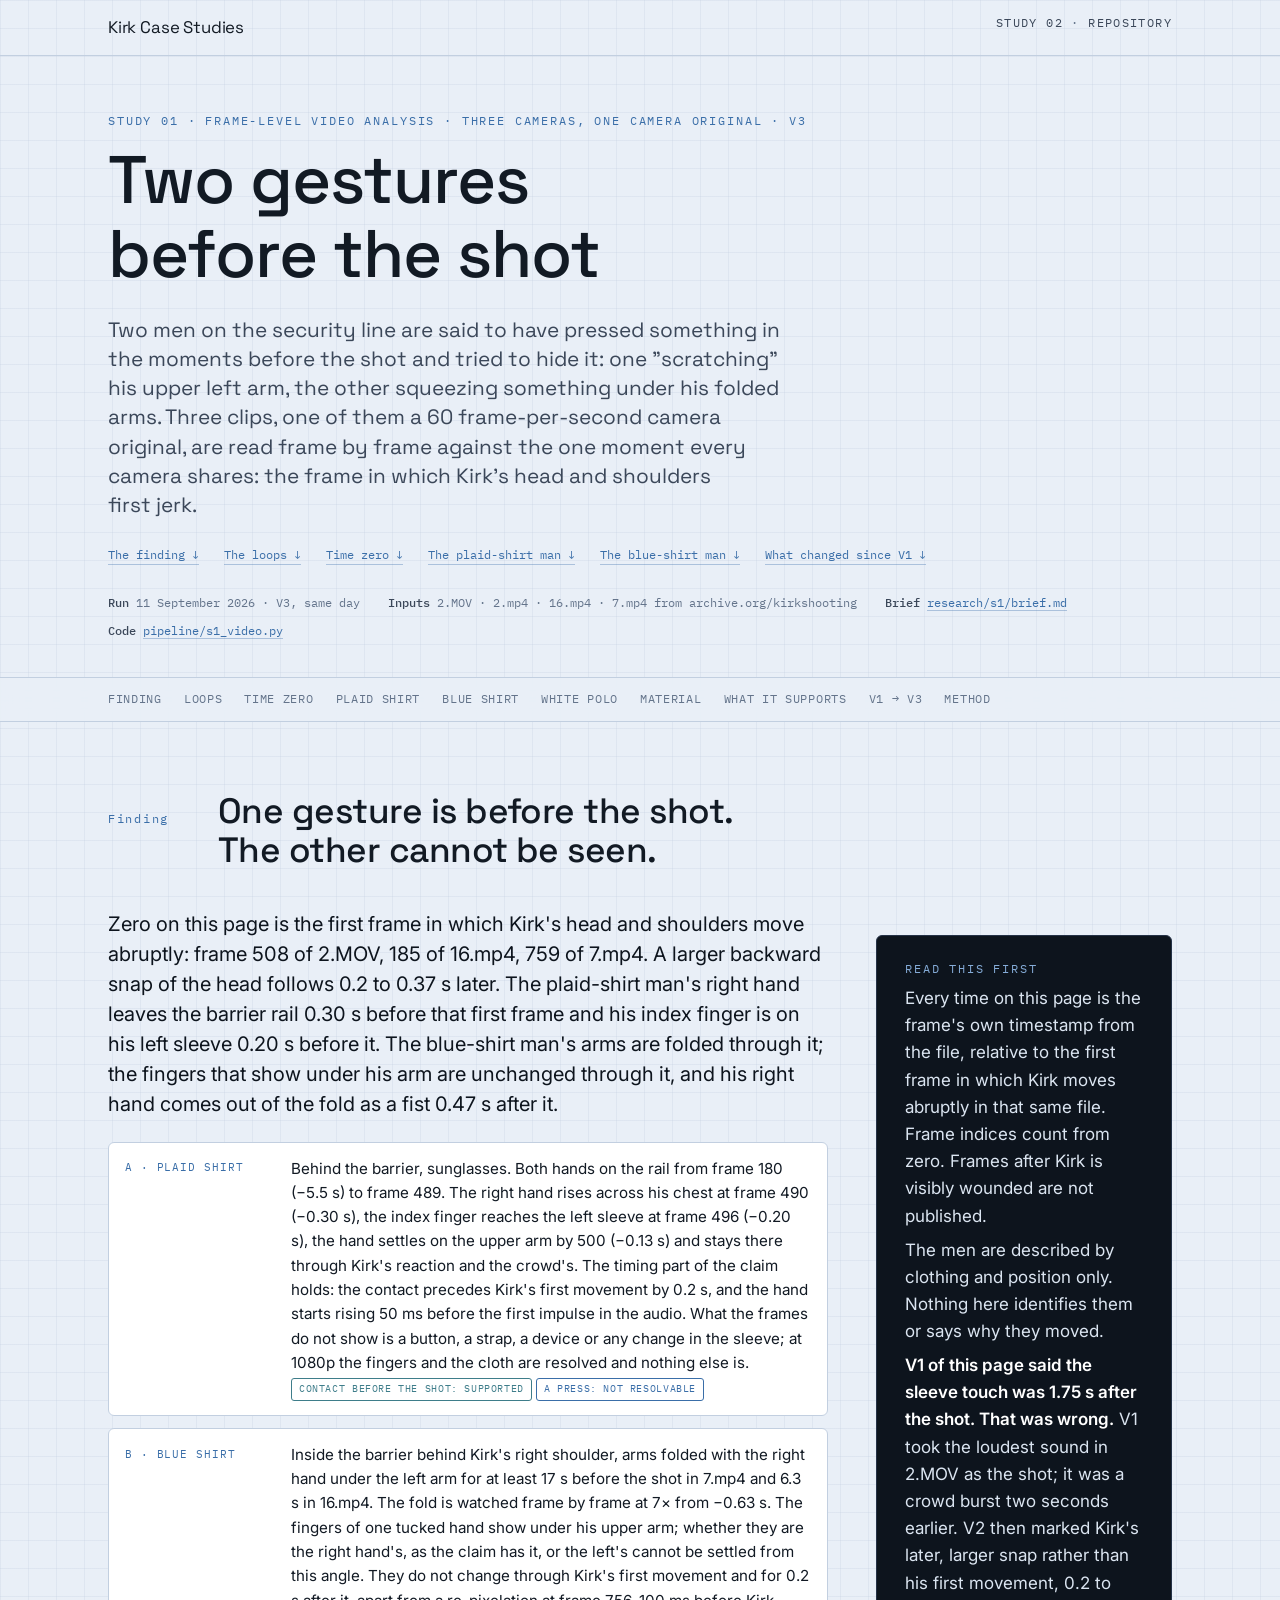
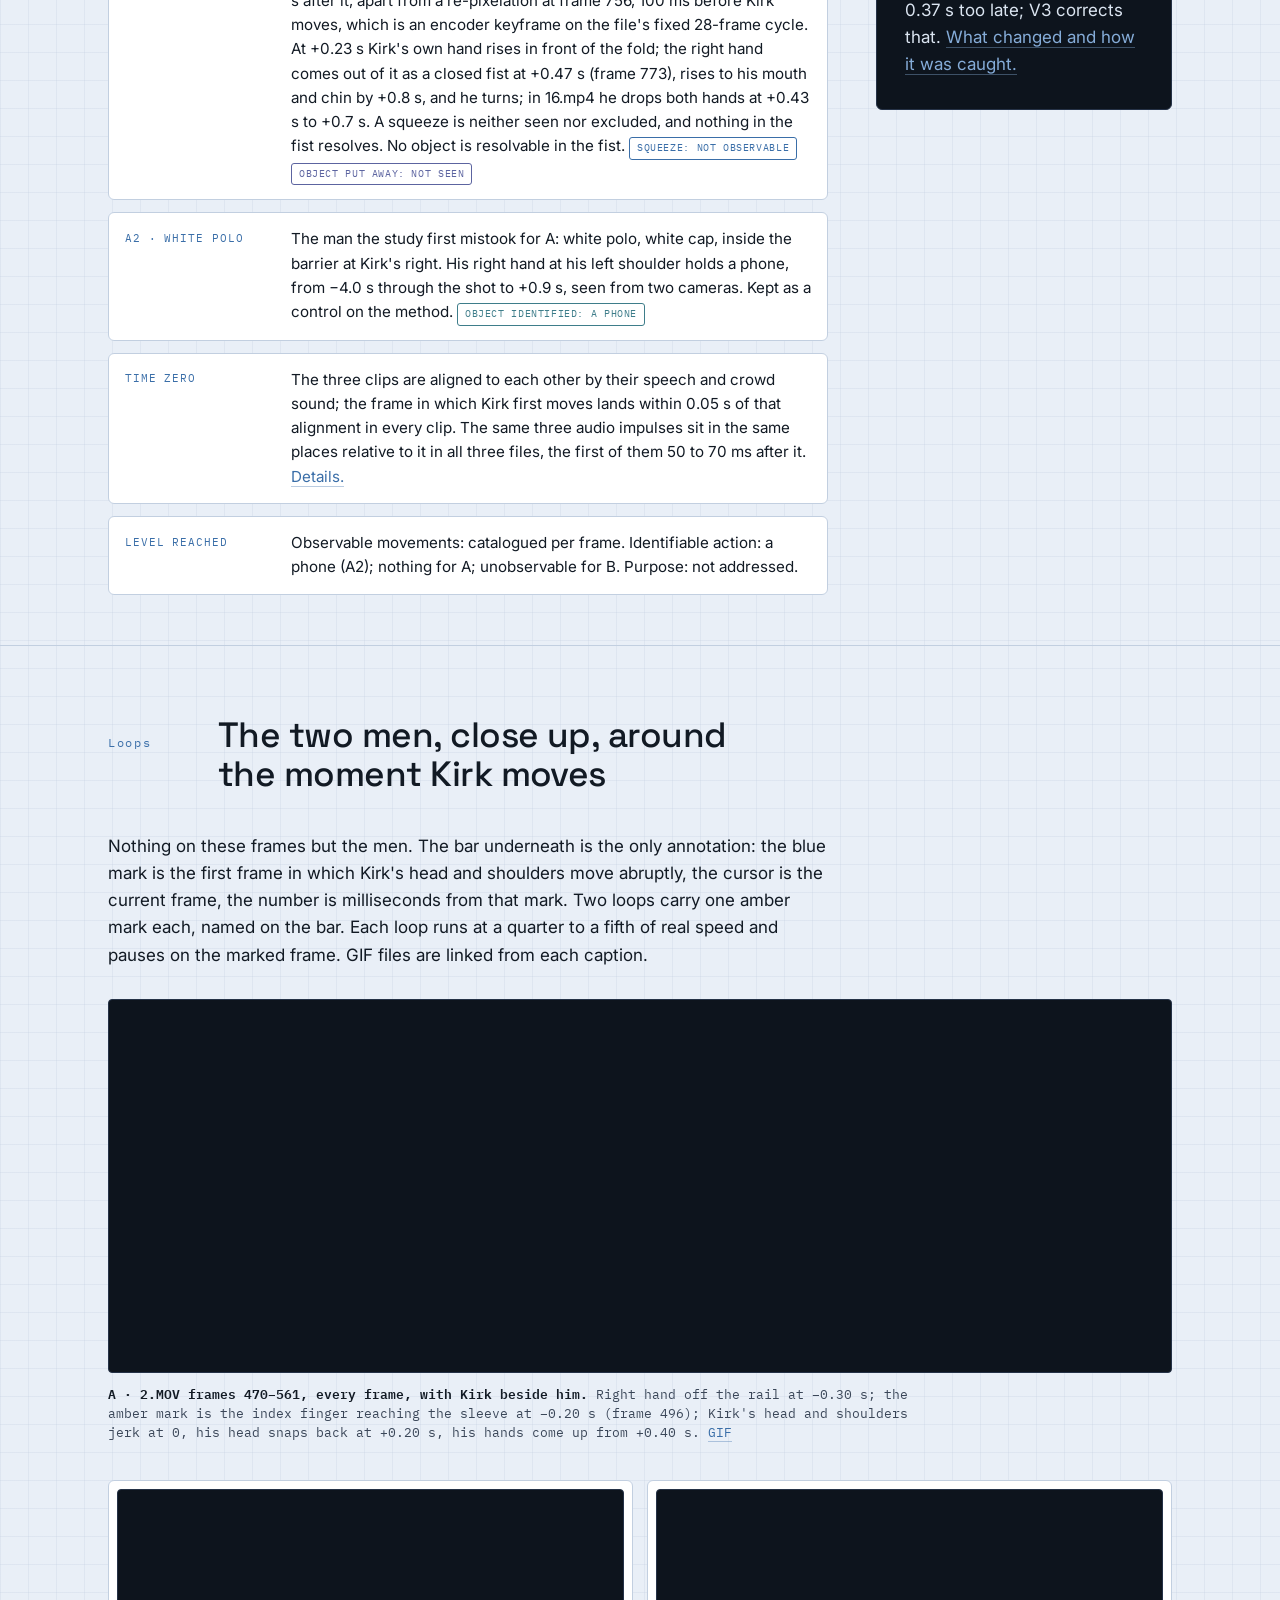
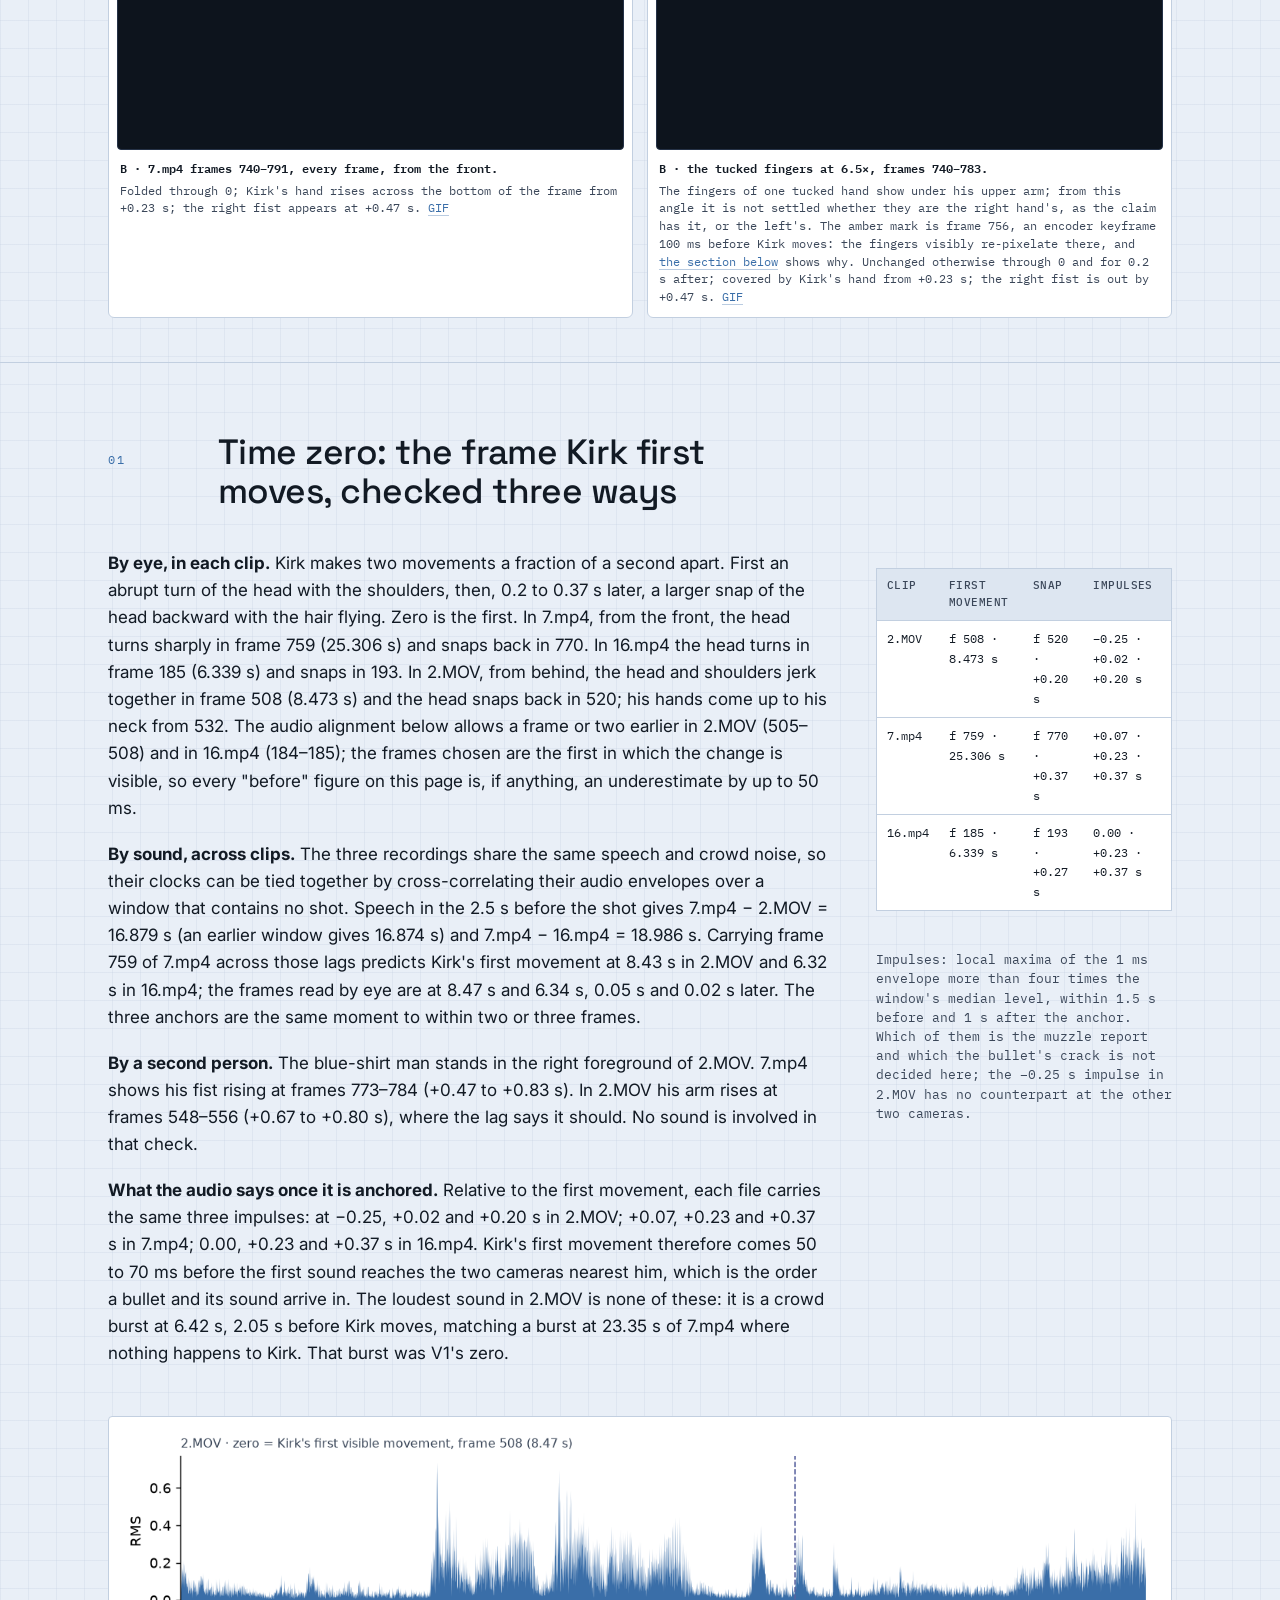
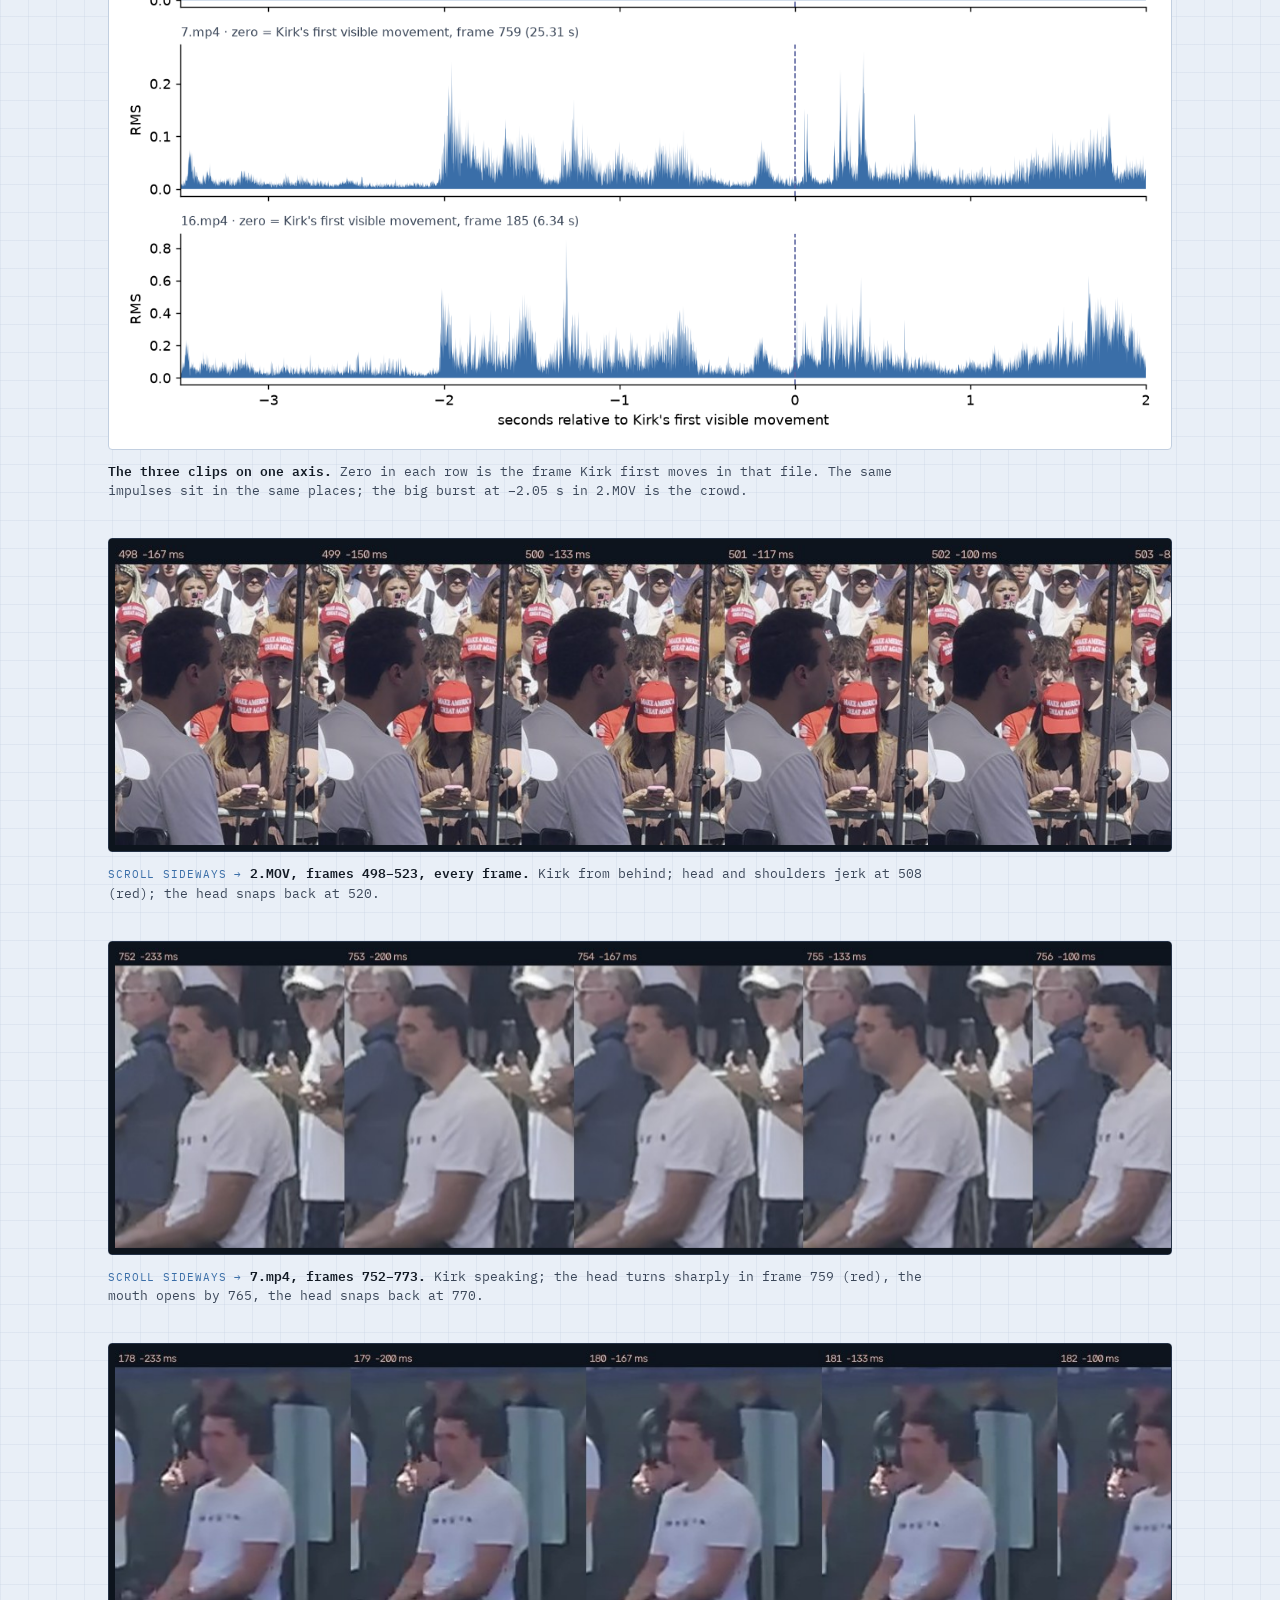
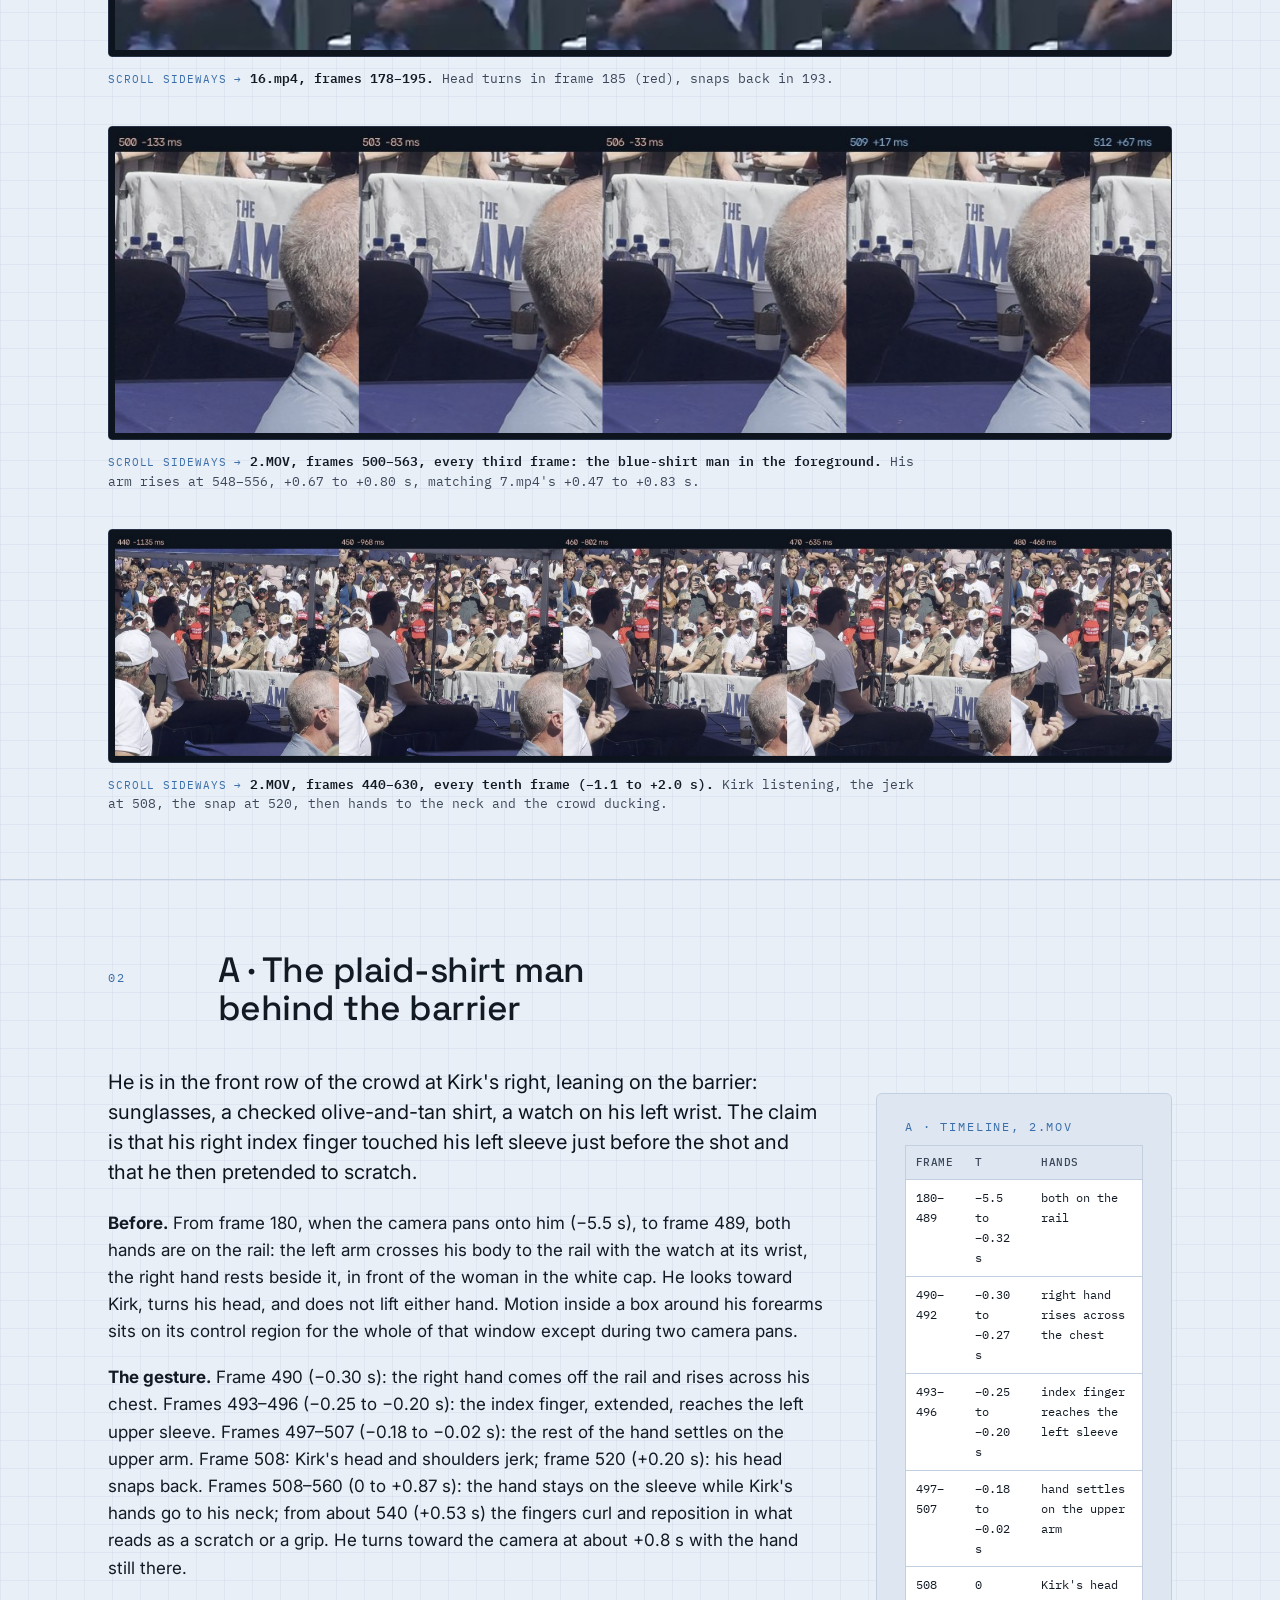
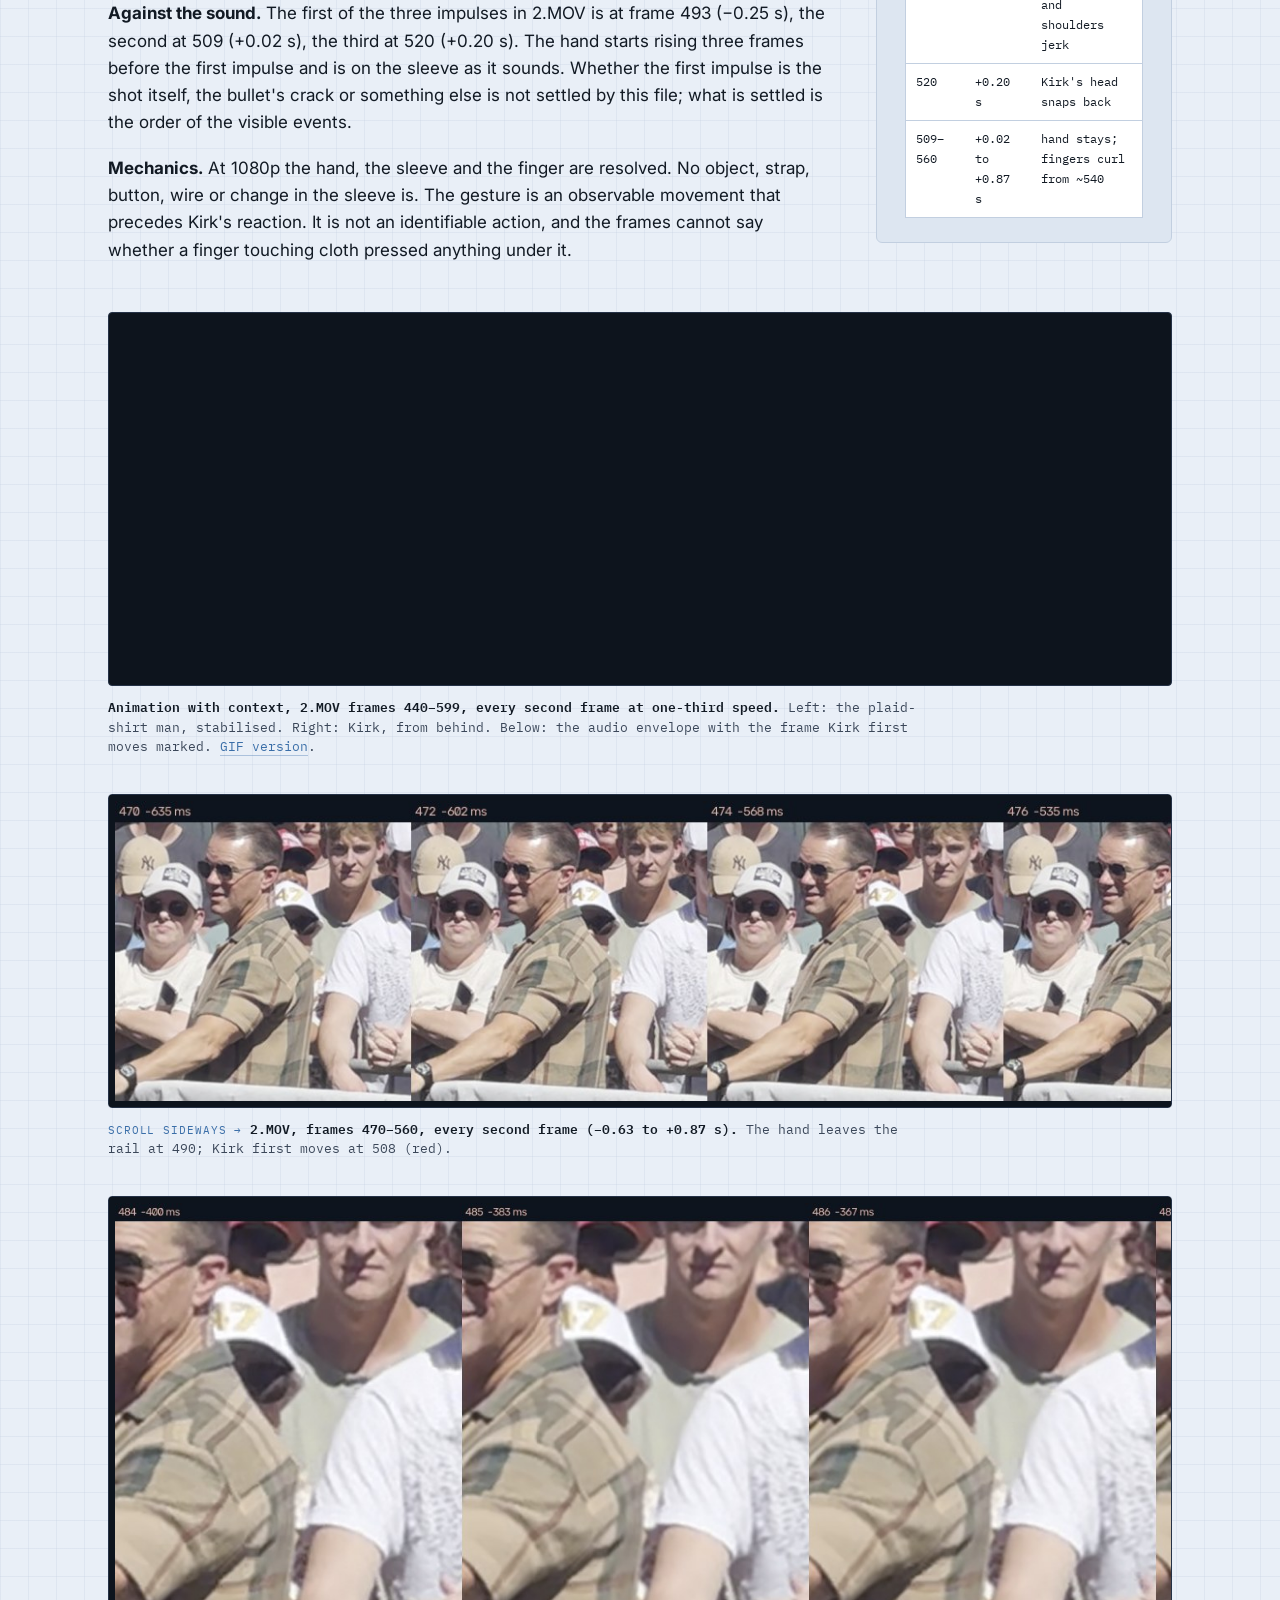
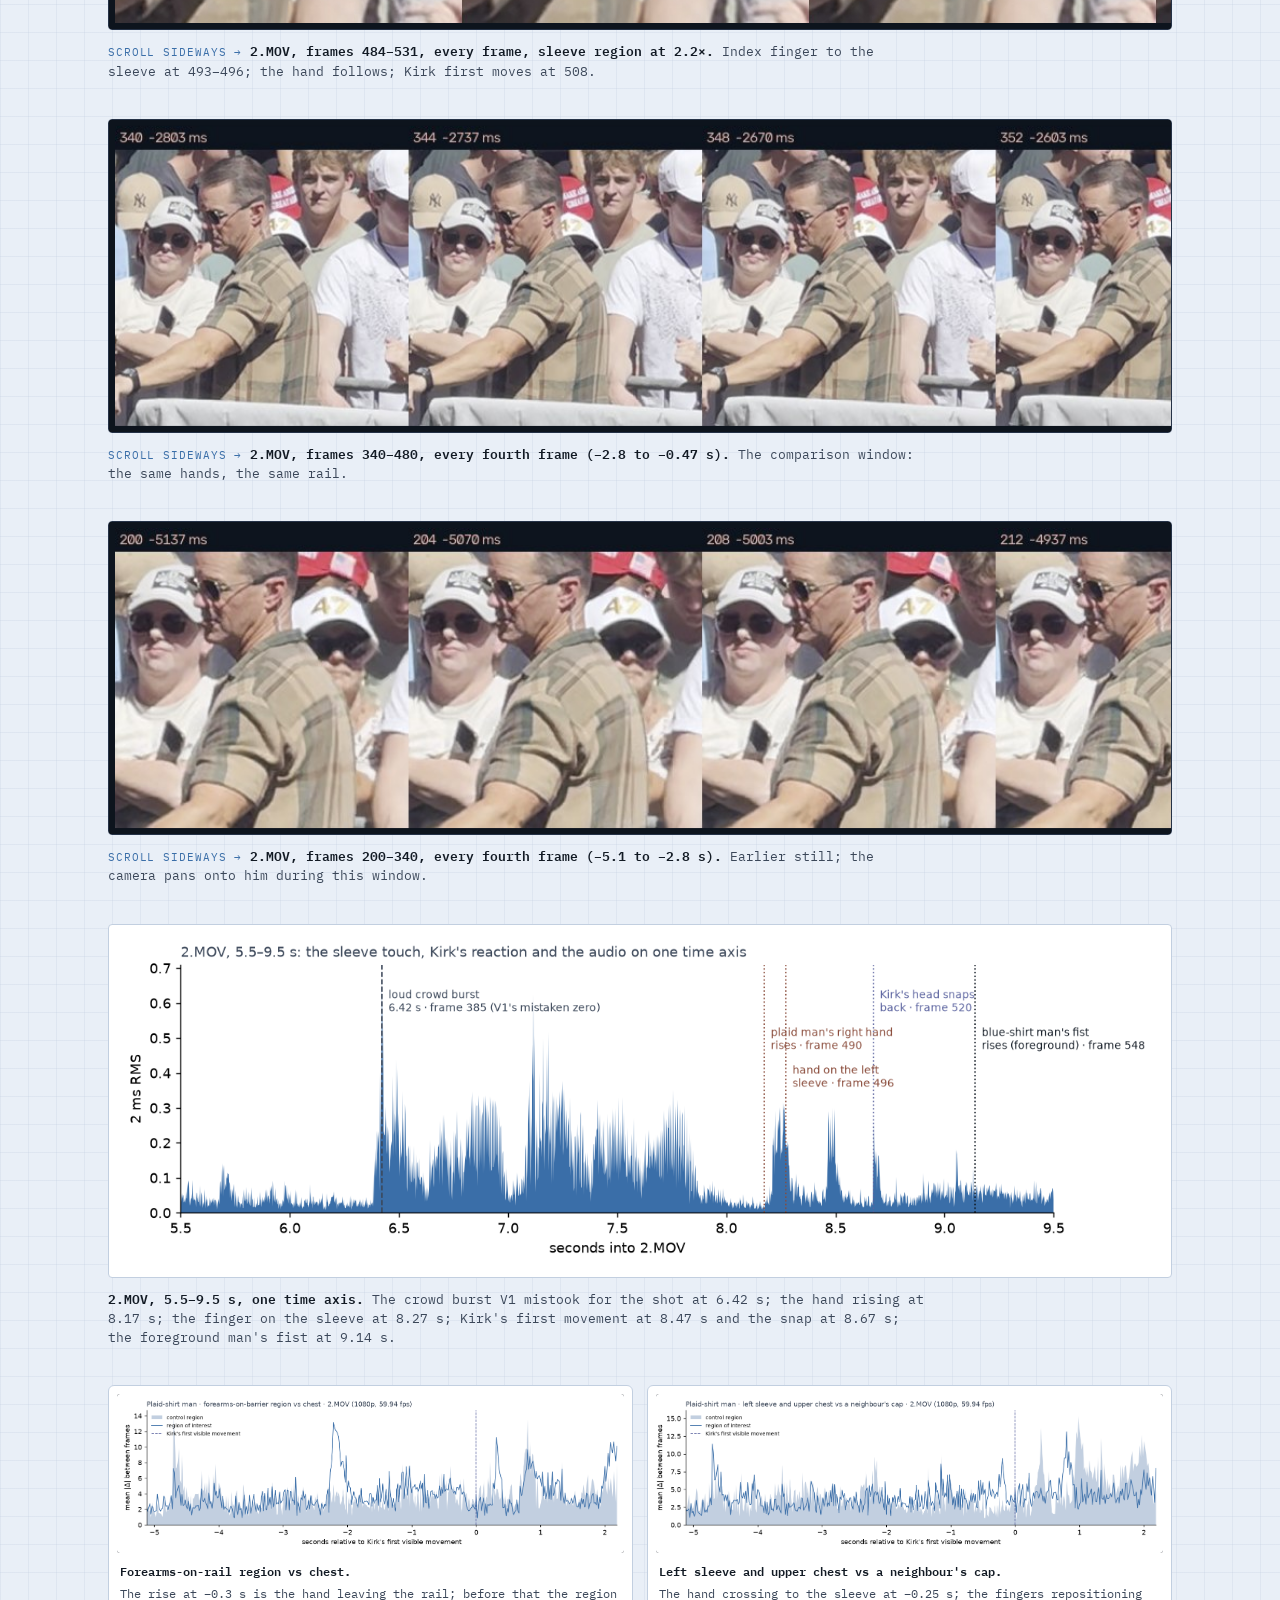
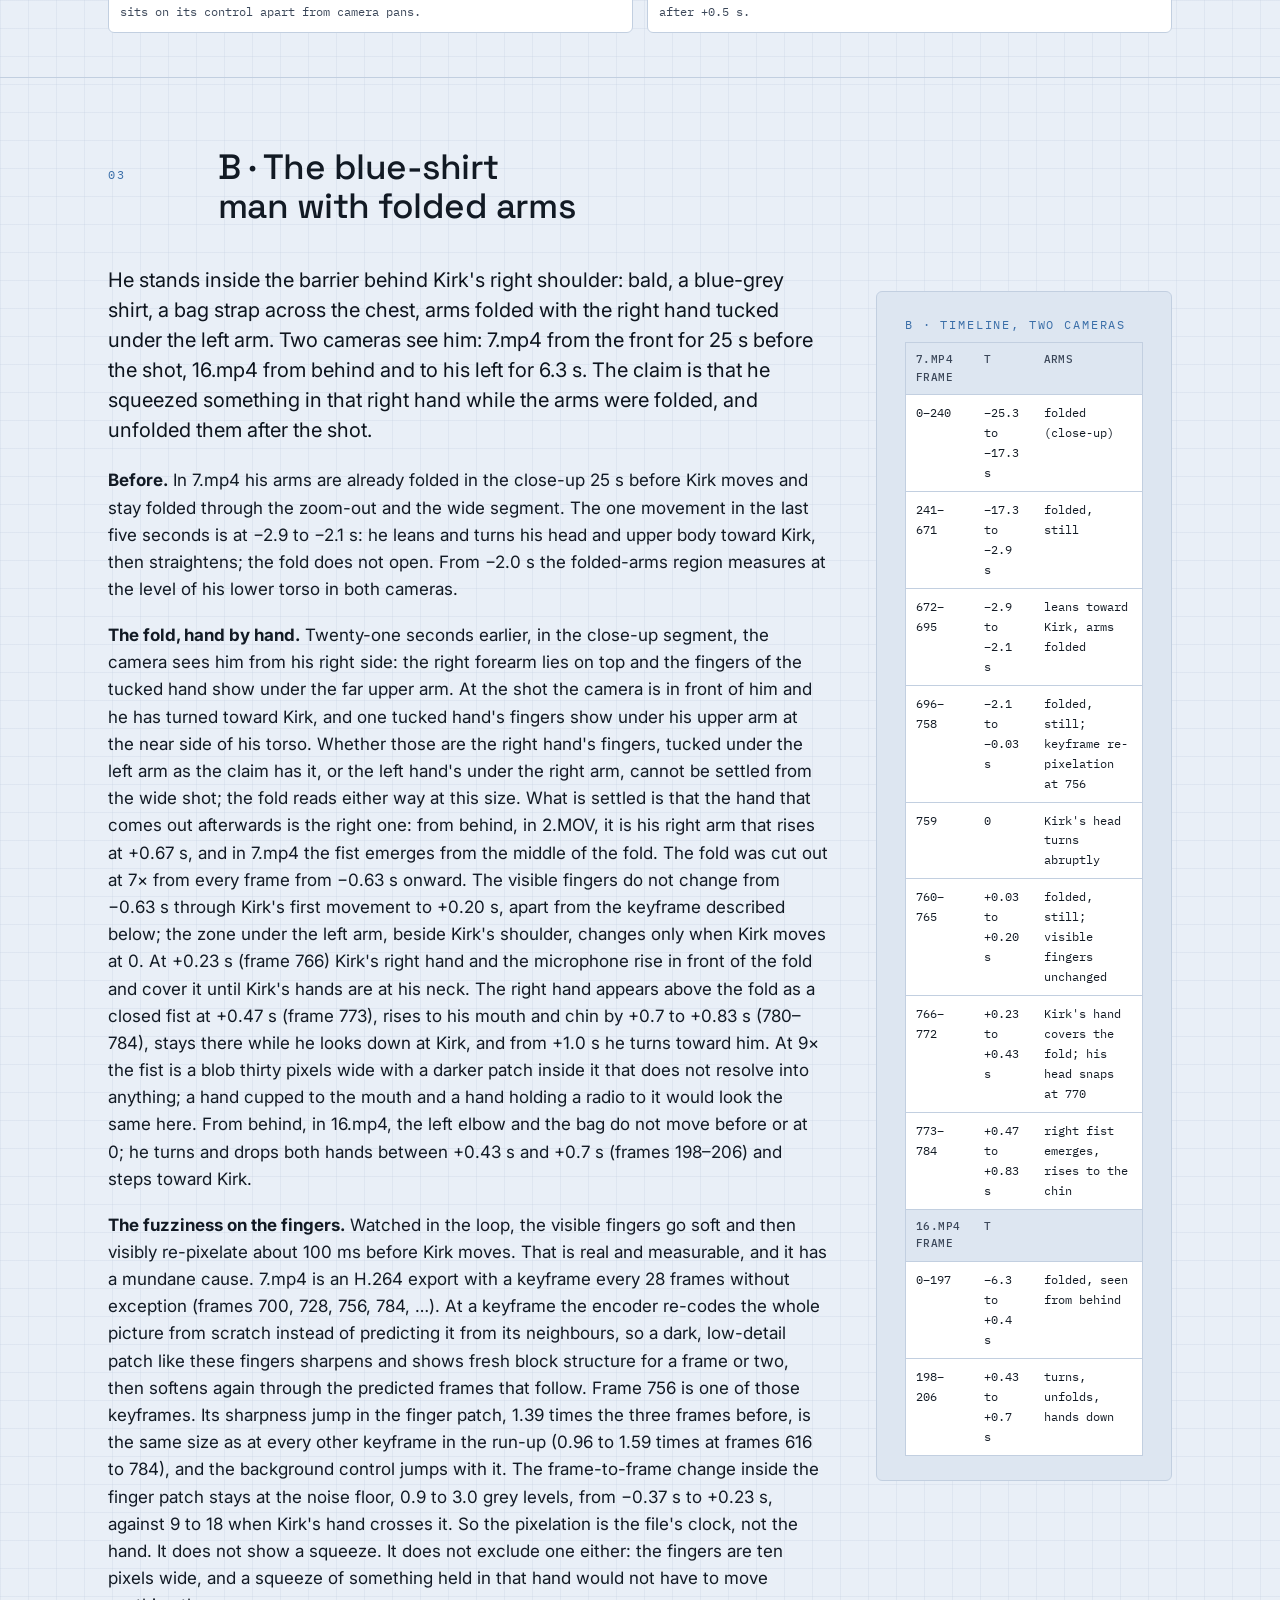
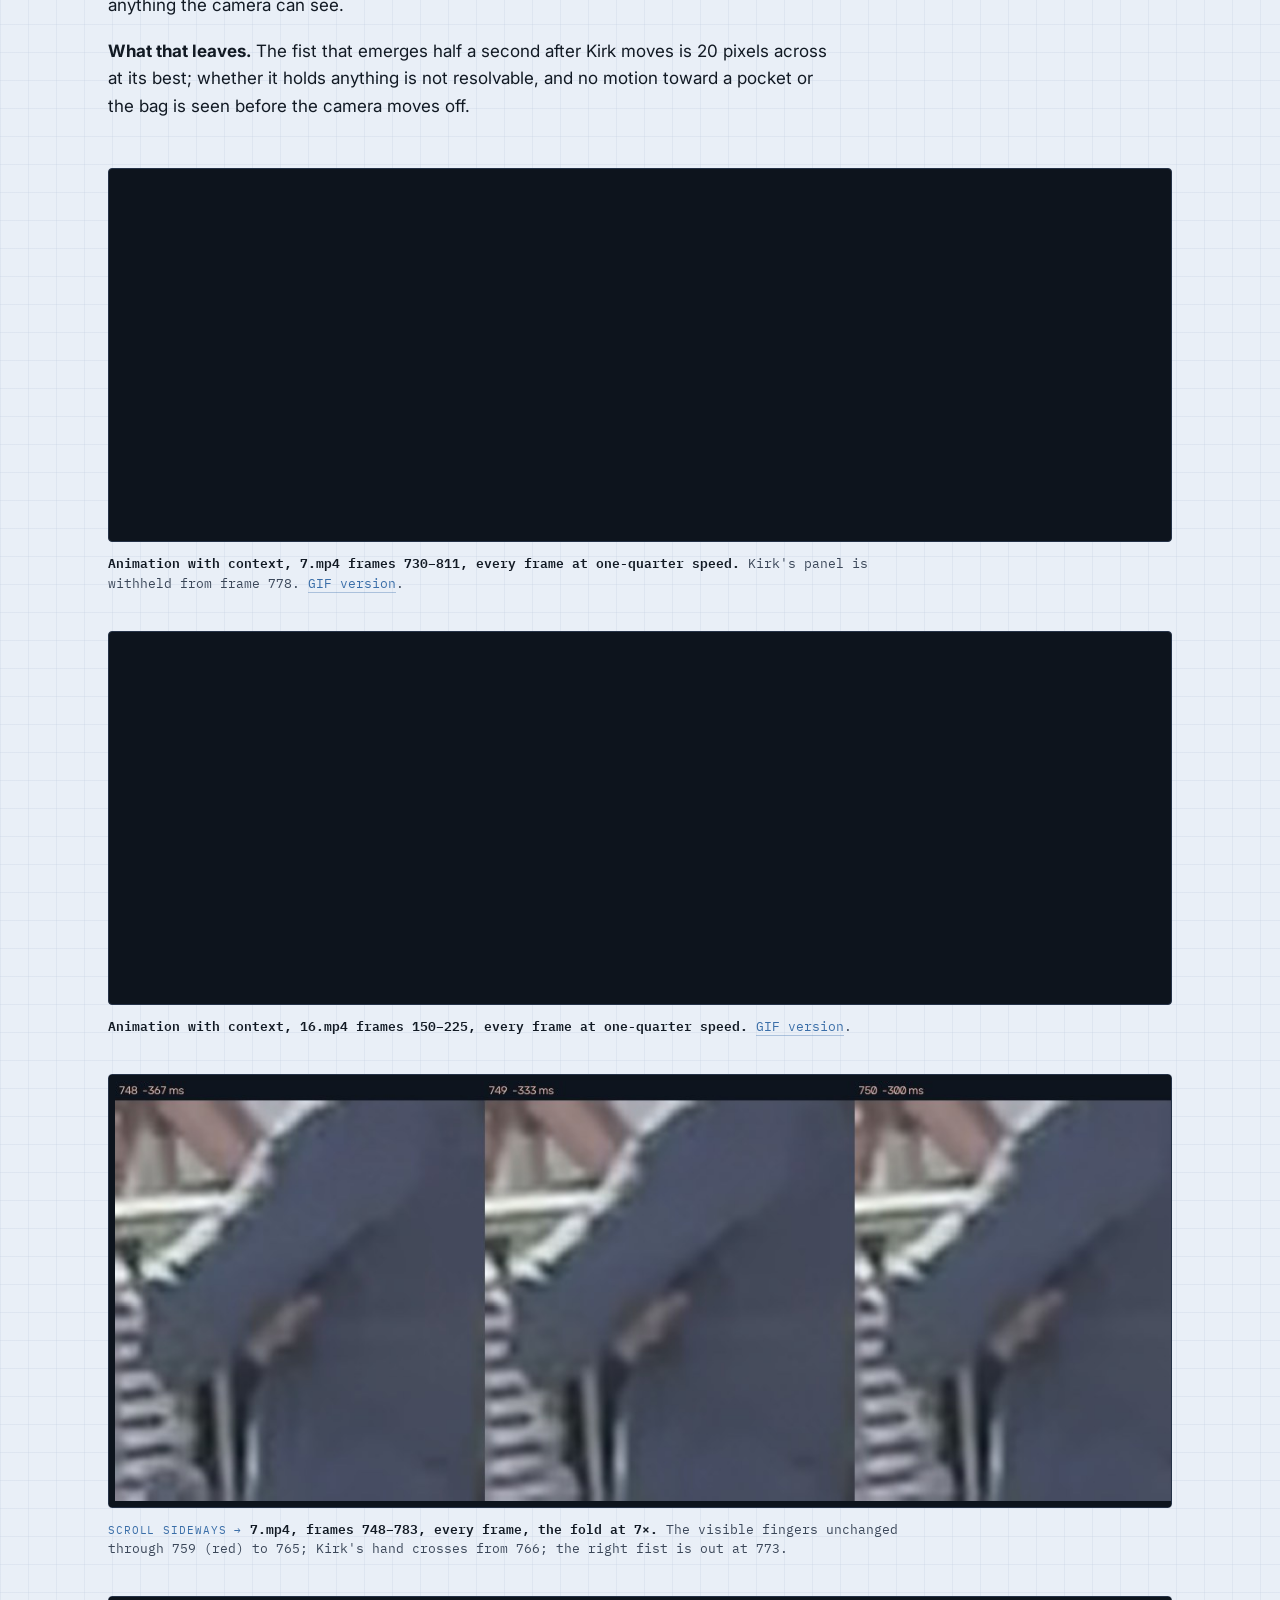
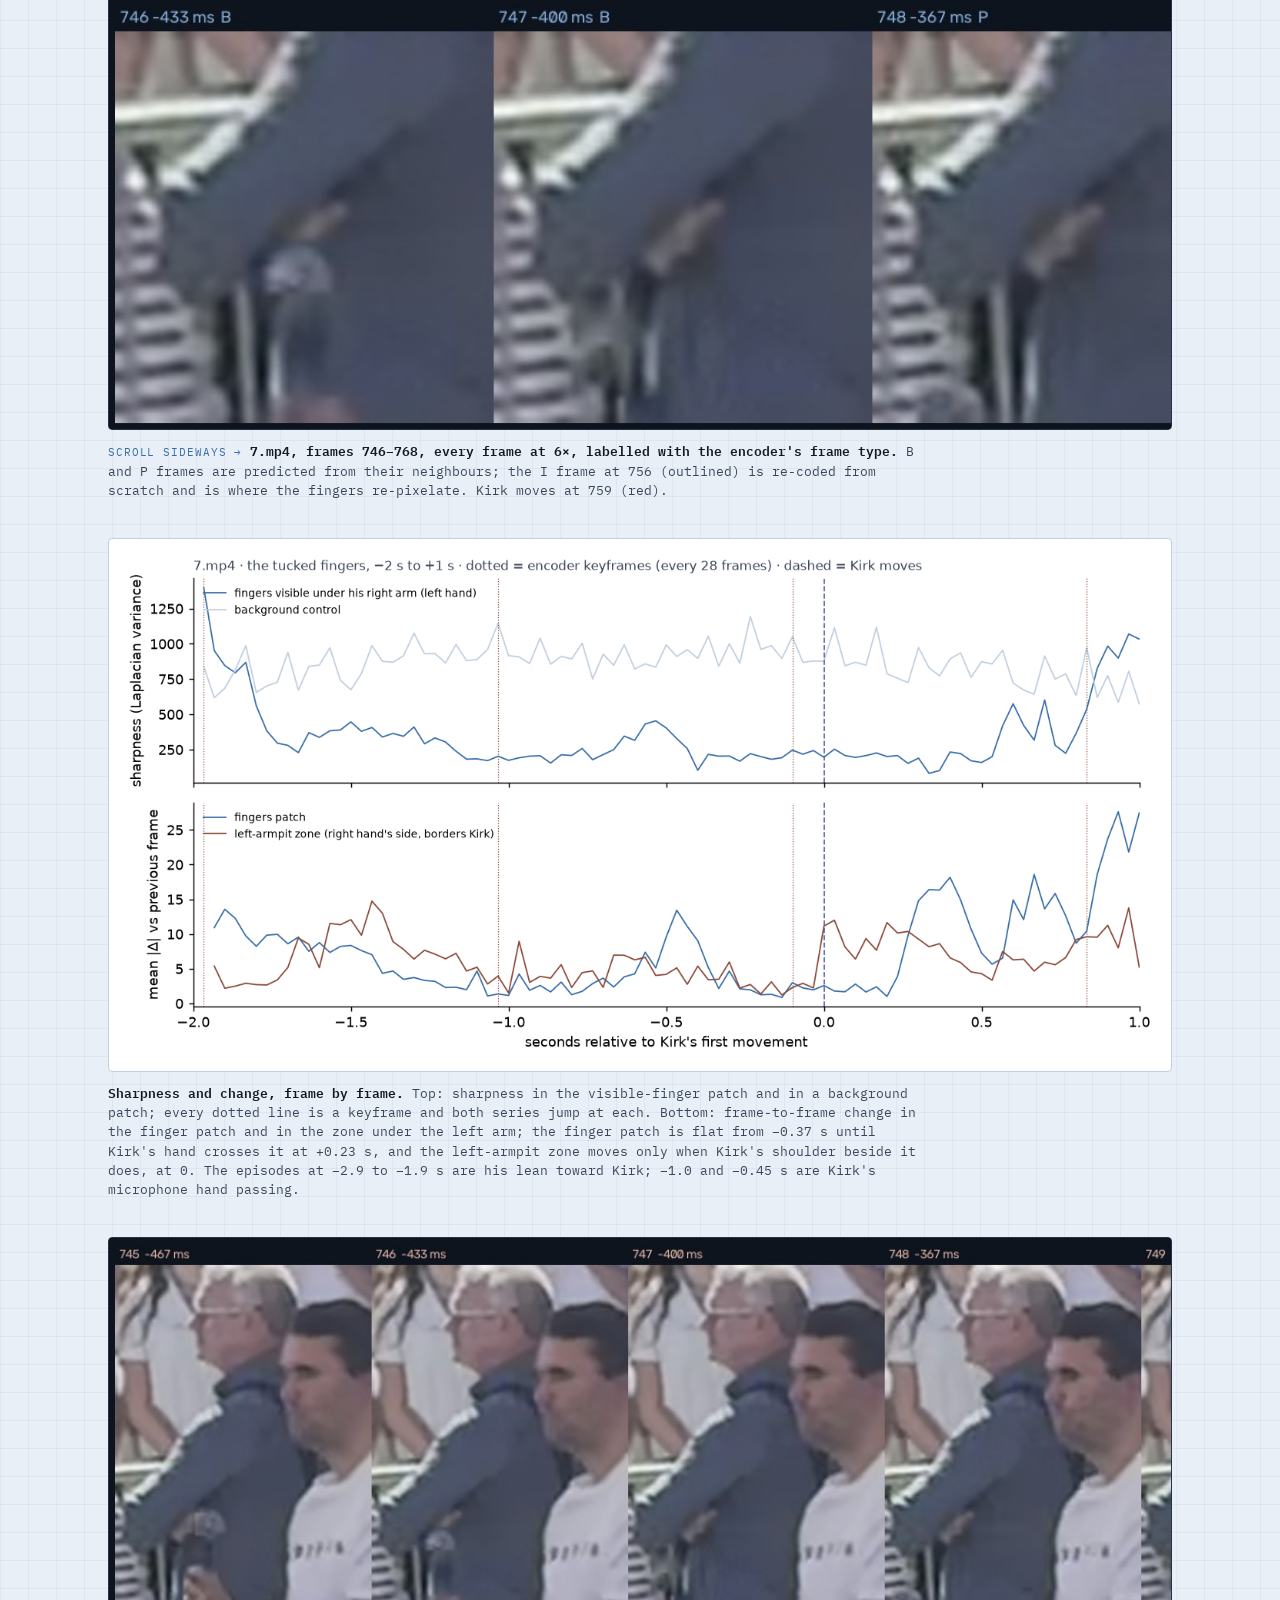
==== commit 5c8702b3: "Study 01: withdraw the claim that the visible fingers are the left hand's; record what the emerging " ====
--- a/docs/s1/index.html
+++ b/docs/s1/index.html
@@ -33,10 +33,10 @@
   <div class="part-head"><div class="n">Finding</div><h2>One gesture is before the shot. The other cannot be seen.</h2></div>
   <div class="two">
   <div class="prose">
-    <p class="lede">Zero on this page is the first frame in which Kirk's head and shoulders move abruptly: frame 508 of 2.MOV, 185 of 16.mp4, 759 of 7.mp4. A larger backward snap of the head follows 0.2 to 0.37 s later. The plaid-shirt man's right hand leaves the barrier rail 0.30 s before that first frame and his index finger is on his left sleeve 0.20 s before it. The blue-shirt man's arms are folded through it, his right hand hidden under his left arm; the visible fingers of his other hand are unchanged through it, and the right hand comes out as a fist 0.47 s after it.</p>
+    <p class="lede">Zero on this page is the first frame in which Kirk's head and shoulders move abruptly: frame 508 of 2.MOV, 185 of 16.mp4, 759 of 7.mp4. A larger backward snap of the head follows 0.2 to 0.37 s later. The plaid-shirt man's right hand leaves the barrier rail 0.30 s before that first frame and his index finger is on his left sleeve 0.20 s before it. The blue-shirt man's arms are folded through it; the fingers that show under his arm are unchanged through it, and his right hand comes out of the fold as a fist 0.47 s after it.</p>
     <div class="ledger">
       <div class="row"><div class="k">A · plaid shirt</div><div>Behind the barrier, sunglasses. Both hands on the rail from frame 180 (−5.5 s) to frame 489. The right hand rises across his chest at frame 490 (−0.30 s), the index finger reaches the left sleeve at frame 496 (−0.20 s), the hand settles on the upper arm by 500 (−0.13 s) and stays there through Kirk's reaction and the crowd's. The timing part of the claim holds: the contact precedes Kirk's first movement by 0.2 s, and the hand starts rising 50 ms before the first impulse in the audio. What the frames do not show is a button, a strap, a device or any change in the sleeve; at 1080p the fingers and the cloth are resolved and nothing else is. <span class="tag supported">contact before the shot: supported</span> <span class="tag open">a press: not resolvable</span></div></div>
-      <div class="row"><div class="k">B · blue shirt</div><div>Inside the barrier behind Kirk's right shoulder, arms folded with the right hand under the left arm for at least 17 s before the shot in 7.mp4 and 6.3 s in 16.mp4. The fold is watched frame by frame at 7× from −0.63 s. The fingers visible under his right arm are his left hand's; they do not change through Kirk's first movement and for 0.2 s after it, apart from a re-pixelation at frame 756, 100 ms before Kirk moves, which is an encoder keyframe on the file's fixed 28-frame cycle. The right hand, the one in the claim, is under the left arm on Kirk's side and never in view; at +0.23 s Kirk's own hand rises in front of the fold; the right hand comes out as a closed fist at +0.47 s (frame 773) and goes to his chin; he turns and drops both hands at +0.43 s to +0.7 s in 16.mp4. A squeeze is neither seen nor excluded: the hand itself is out of view from every camera. No object is resolvable in the fist. <span class="tag open">squeeze: not observable</span> <span class="tag unsupported">object put away: not seen</span></div></div>
+      <div class="row"><div class="k">B · blue shirt</div><div>Inside the barrier behind Kirk's right shoulder, arms folded with the right hand under the left arm for at least 17 s before the shot in 7.mp4 and 6.3 s in 16.mp4. The fold is watched frame by frame at 7× from −0.63 s. The fingers of one tucked hand show under his upper arm; whether they are the right hand's, as the claim has it, or the left's cannot be settled from this angle. They do not change through Kirk's first movement and for 0.2 s after it, apart from a re-pixelation at frame 756, 100 ms before Kirk moves, which is an encoder keyframe on the file's fixed 28-frame cycle. At +0.23 s Kirk's own hand rises in front of the fold; the right hand comes out of it as a closed fist at +0.47 s (frame 773), rises to his mouth and chin by +0.8 s, and he turns; in 16.mp4 he drops both hands at +0.43 s to +0.7 s. A squeeze is neither seen nor excluded, and nothing in the fist resolves. No object is resolvable in the fist. <span class="tag open">squeeze: not observable</span> <span class="tag unsupported">object put away: not seen</span></div></div>
       <div class="row"><div class="k">A2 · white polo</div><div>The man the study first mistook for A: white polo, white cap, inside the barrier at Kirk's right. His right hand at his left shoulder holds a phone, from −4.0 s through the shot to +0.9 s, seen from two cameras. Kept as a control on the method. <span class="tag supported">object identified: a phone</span></div></div>
       <div class="row"><div class="k">Time zero</div><div>The three clips are aligned to each other by their speech and crowd sound; the frame in which Kirk first moves lands within 0.05 s of that alignment in every clip. The same three audio impulses sit in the same places relative to it in all three files, the first of them 50 to 70 ms after it. <a href="#timezero">Details.</a></div></div>
       <div class="row"><div class="k">Level reached</div><div>Observable movements: catalogued per frame. Identifiable action: a phone (A2); nothing for A; unobservable for B. Purpose: not addressed.</div></div>
@@ -59,7 +59,7 @@
   <figure class="anim"><div class="frame dark"><video autoplay loop muted playsinline preload="auto" src="img/closeup_plaid_kirk_v4.mp4" aria-label="Loop, two panels: the plaid-shirt man at left and Kirk from behind at right, from 0.63 s before to 0.9 s after Kirk's first abrupt movement"></video></div><figcaption><b>A · 2.MOV frames 470–561, every frame, with Kirk beside him.</b> Right hand off the rail at −0.30 s; the amber mark is the index finger reaching the sleeve at −0.20 s (frame 496); Kirk's head and shoulders jerk at 0, his head snaps back at +0.20 s, his hands come up from +0.40 s. <a href="img/closeup_plaid_kirk_v4.gif">GIF</a></figcaption></figure>
   <div class="gal paired">
     <figure class="anim"><div class="frame dark"><video autoplay loop muted playsinline preload="auto" src="img/closeup_blue_front_v3.mp4" aria-label="Loop of the blue-shirt man from the front, 7.mp4, from 0.63 s before to 1.07 s after Kirk's first abrupt movement"></video></div><figcaption><b>B · 7.mp4 frames 740–791, every frame, from the front.</b> Folded through 0; Kirk's hand rises across the bottom of the frame from +0.23 s; the right fist appears at +0.47 s. <a href="img/closeup_blue_front_v3.gif">GIF</a></figcaption></figure>
-    <figure class="anim"><div class="frame dark"><video autoplay loop muted playsinline preload="auto" src="img/closeup_blue_pocket_v4.mp4" aria-label="Loop of the pocket under the blue-shirt man's folded left arm, magnified"></video></div><figcaption><b>B · the tucked fingers at 6.5×, frames 740–783.</b> The fingers visible under his right arm are his left hand's; the right hand, the one in the claim, is under the left arm on Kirk's side and out of view. The amber mark is frame 756, an encoder keyframe 100 ms before Kirk moves: the fingers visibly re-pixelate there, and <a href="#fuzz">the section below</a> shows why. Unchanged otherwise through 0 and for 0.2 s after; covered by Kirk's hand from +0.23 s; the right fist is out by +0.47 s. <a href="img/closeup_blue_pocket_v4.gif">GIF</a></figcaption></figure>
+    <figure class="anim"><div class="frame dark"><video autoplay loop muted playsinline preload="auto" src="img/closeup_blue_pocket_v4.mp4" aria-label="Loop of the pocket under the blue-shirt man's folded left arm, magnified"></video></div><figcaption><b>B · the tucked fingers at 6.5×, frames 740–783.</b> The fingers of one tucked hand show under his upper arm; from this angle it is not settled whether they are the right hand's, as the claim has it, or the left's. The amber mark is frame 756, an encoder keyframe 100 ms before Kirk moves: the fingers visibly re-pixelate there, and <a href="#fuzz">the section below</a> shows why. Unchanged otherwise through 0 and for 0.2 s after; covered by Kirk's hand from +0.23 s; the right fist is out by +0.47 s. <a href="img/closeup_blue_pocket_v4.gif">GIF</a></figcaption></figure>
   </div>
 </div></section>
 
@@ -134,8 +134,8 @@
   <div class="prose">
     <p class="lede">He stands inside the barrier behind Kirk's right shoulder: bald, a blue-grey shirt, a bag strap across the chest, arms folded with the right hand tucked under the left arm. Two cameras see him: 7.mp4 from the front for 25 s before the shot, 16.mp4 from behind and to his left for 6.3 s. The claim is that he squeezed something in that right hand while the arms were folded, and unfolded them after the shot.</p>
     <p><b>Before.</b> In 7.mp4 his arms are already folded in the close-up 25 s before Kirk moves and stay folded through the zoom-out and the wide segment. The one movement in the last five seconds is at −2.9 to −2.1 s: he leans and turns his head and upper body toward Kirk, then straightens; the fold does not open. From −2.0 s the folded-arms region measures at the level of his lower torso in both cameras.</p>
-    <p><b>The fold, hand by hand.</b> His arms are folded with the left forearm underneath and the right forearm on top. The fingers that show under his right upper arm, at the viewer's left, are his left hand's. His right hand is tucked under his left upper arm on the side nearest Kirk, where the left arm and Kirk's shoulder hide it from this camera and his own body hides it from the other. That is the hand in the claim, and it is never in view. The fold was cut out at 7× from every frame from −0.63 s onward. The visible fingers do not change from −0.63 s through Kirk's first movement to +0.20 s, apart from the keyframe described below; the zone under the left arm changes only when Kirk's shoulder beside it moves at 0. At +0.23 s (frame 766) Kirk's right hand and the microphone rise in front of the fold and cover it until Kirk's hands are at his neck. The right hand appears above the fold as a closed fist at +0.47 s (frame 773), rises to his chin by +0.83 s (784), and from +1.0 s he turns toward Kirk. From behind, in 16.mp4, the left elbow and the bag do not move before or at 0; he turns and drops both hands between +0.43 s and +0.7 s (frames 198–206) and steps toward Kirk.</p>
-    <p id="fuzz"><b>The fuzziness on the fingers.</b> Watched in the loop, the visible fingers go soft and then visibly re-pixelate about 100 ms before Kirk moves. That is real and measurable, and it has a mundane cause. 7.mp4 is an H.264 export with a keyframe every 28 frames without exception (frames 700, 728, 756, 784, …). At a keyframe the encoder re-codes the whole picture from scratch instead of predicting it from its neighbours, so a dark, low-detail patch like these fingers sharpens and shows fresh block structure for a frame or two, then softens again through the predicted frames that follow. Frame 756 is one of those keyframes. Its sharpness jump in the finger patch, 1.39 times the three frames before, is the same size as at every other keyframe in the run-up (0.96 to 1.59 times at frames 616 to 784), and the background control jumps with it. The frame-to-frame change inside the finger patch stays at the noise floor, 0.9 to 3.0 grey levels, from −0.37 s to +0.23 s, against 9 to 18 when Kirk's hand crosses it. So the pixelation is the file's clock, not the hand. It does not show a squeeze. It does not exclude one either: the fingers are ten pixels wide, they belong to the other hand, and a squeeze of something in the hidden right hand would not have to move anything the camera can see.</p>
+    <p><b>The fold, hand by hand.</b> Twenty-one seconds earlier, in the close-up segment, the camera sees him from his right side: the right forearm lies on top and the fingers of the tucked hand show under the far upper arm. At the shot the camera is in front of him and he has turned toward Kirk, and one tucked hand's fingers show under his upper arm at the near side of his torso. Whether those are the right hand's fingers, tucked under the left arm as the claim has it, or the left hand's under the right arm, cannot be settled from the wide shot; the fold reads either way at this size. What is settled is that the hand that comes out afterwards is the right one: from behind, in 2.MOV, it is his right arm that rises at +0.67 s, and in 7.mp4 the fist emerges from the middle of the fold. The fold was cut out at 7× from every frame from −0.63 s onward. The visible fingers do not change from −0.63 s through Kirk's first movement to +0.20 s, apart from the keyframe described below; the zone under the left arm, beside Kirk's shoulder, changes only when Kirk moves at 0. At +0.23 s (frame 766) Kirk's right hand and the microphone rise in front of the fold and cover it until Kirk's hands are at his neck. The right hand appears above the fold as a closed fist at +0.47 s (frame 773), rises to his mouth and chin by +0.7 to +0.83 s (780–784), stays there while he looks down at Kirk, and from +1.0 s he turns toward him. At 9× the fist is a blob thirty pixels wide with a darker patch inside it that does not resolve into anything; a hand cupped to the mouth and a hand holding a radio to it would look the same here. From behind, in 16.mp4, the left elbow and the bag do not move before or at 0; he turns and drops both hands between +0.43 s and +0.7 s (frames 198–206) and steps toward Kirk.</p>
+    <p id="fuzz"><b>The fuzziness on the fingers.</b> Watched in the loop, the visible fingers go soft and then visibly re-pixelate about 100 ms before Kirk moves. That is real and measurable, and it has a mundane cause. 7.mp4 is an H.264 export with a keyframe every 28 frames without exception (frames 700, 728, 756, 784, …). At a keyframe the encoder re-codes the whole picture from scratch instead of predicting it from its neighbours, so a dark, low-detail patch like these fingers sharpens and shows fresh block structure for a frame or two, then softens again through the predicted frames that follow. Frame 756 is one of those keyframes. Its sharpness jump in the finger patch, 1.39 times the three frames before, is the same size as at every other keyframe in the run-up (0.96 to 1.59 times at frames 616 to 784), and the background control jumps with it. The frame-to-frame change inside the finger patch stays at the noise floor, 0.9 to 3.0 grey levels, from −0.37 s to +0.23 s, against 9 to 18 when Kirk's hand crosses it. So the pixelation is the file's clock, not the hand. It does not show a squeeze. It does not exclude one either: the fingers are ten pixels wide, and a squeeze of something held in that hand would not have to move anything the camera can see.</p>
     <p><b>What that leaves.</b> The fist that emerges half a second after Kirk moves is 20 pixels across at its best; whether it holds anything is not resolvable, and no motion toward a pocket or the bag is seen before the camera moves off.</p>
   </div>
   <aside>
@@ -160,9 +160,9 @@
   </div>
   <figure class="anim"><div class="frame dark"><video autoplay loop muted playsinline preload="auto" src="img/k3blue.mp4?v=3" aria-label="Looping animation: the blue-shirt man stabilised at left, Kirk at right until the wound, and the audio timeline below"></video></div><figcaption><b>Animation with context, 7.mp4 frames 730–811, every frame at one-quarter speed.</b> Kirk's panel is withheld from frame 778. <a href="img/k3blue.gif?v=3">GIF version</a>.</figcaption></figure>
   <figure class="anim"><div class="frame dark"><video autoplay loop muted playsinline preload="auto" src="img/k2blue.mp4?v=3" aria-label="Looping animation: the blue-shirt man from behind in 16.mp4 at left, Kirk at right, and the audio timeline below"></video></div><figcaption><b>Animation with context, 16.mp4 frames 150–225, every frame at one-quarter speed.</b> <a href="img/k2blue.gif?v=3">GIF version</a>.</figcaption></figure>
-  <figure class="film"><div class="frame dark tall"><a href="img/k3blue_pocket.jpg" style="border:0"><img src="img/k3blue_pocket.jpg" alt="Frames 748 to 783 of 7.mp4, every frame, the pocket under the folded left arm at 7x" loading="lazy"></a></div><figcaption><b>7.mp4, frames 748–783, every frame, the fold at 7×.</b> The visible fingers (his left hand) unchanged through 759 (red) to 765; Kirk's hand crosses from 766; the right fist is out at 773.</figcaption></figure>
+  <figure class="film"><div class="frame dark tall"><a href="img/k3blue_pocket.jpg" style="border:0"><img src="img/k3blue_pocket.jpg" alt="Frames 748 to 783 of 7.mp4, every frame, the pocket under the folded left arm at 7x" loading="lazy"></a></div><figcaption><b>7.mp4, frames 748–783, every frame, the fold at 7×.</b> The visible fingers unchanged through 759 (red) to 765; Kirk's hand crosses from 766; the right fist is out at 773.</figcaption></figure>
   <figure class="film"><div class="frame dark tall"><a href="img/k3_fingers_gop.jpg" style="border:0"><img src="img/k3_fingers_gop.jpg" alt="Frames 746 to 768 of 7.mp4 at 6x, the fold under the blue-shirt man's arms, each frame labelled with its encoder type; keyframe 756 outlined" loading="lazy"></a></div><figcaption><b>7.mp4, frames 746–768, every frame at 6×, labelled with the encoder's frame type.</b> B and P frames are predicted from their neighbours; the I frame at 756 (outlined) is re-coded from scratch and is where the fingers re-pixelate. Kirk moves at 759 (red).</figcaption></figure>
-  <figure class="strip"><div class="frame"><img src="img/pocket_sharpness_k3.png" alt="Sharpness of the finger patch and a background patch per frame, with keyframes dotted, and frame-to-frame change in the finger patch and in the zone under the left arm" loading="lazy"></div><figcaption><b>Sharpness and change, frame by frame.</b> Top: sharpness in the finger patch and in a background patch; every dotted line is a keyframe and both series jump at each. Bottom: frame-to-frame change in the finger patch and in the zone under the left arm; the finger patch is flat from −0.37 s until Kirk's hand crosses it at +0.23 s, and the left-armpit zone moves only when Kirk's shoulder beside it does, at 0. The episodes at −2.9 to −1.9 s are his lean toward Kirk; −1.0 and −0.45 s are Kirk's microphone hand passing.</figcaption></figure>
+  <figure class="strip"><div class="frame"><img src="img/pocket_sharpness_k3.png" alt="Sharpness of the finger patch and a background patch per frame, with keyframes dotted, and frame-to-frame change in the finger patch and in the zone under the left arm" loading="lazy"></div><figcaption><b>Sharpness and change, frame by frame.</b> Top: sharpness in the visible-finger patch and in a background patch; every dotted line is a keyframe and both series jump at each. Bottom: frame-to-frame change in the finger patch and in the zone under the left arm; the finger patch is flat from −0.37 s until Kirk's hand crosses it at +0.23 s, and the left-armpit zone moves only when Kirk's shoulder beside it does, at 0. The episodes at −2.9 to −1.9 s are his lean toward Kirk; −1.0 and −0.45 s are Kirk's microphone hand passing.</figcaption></figure>
   <figure class="film"><div class="frame dark tall"><a href="img/k3blue_shot.jpg" style="border:0"><img src="img/k3blue_shot.jpg" alt="Frames 745 to 776 of 7.mp4, every frame, the blue-shirt man stabilised at 3x" loading="lazy"></a></div><figcaption><b>7.mp4, frames 745–776, every frame, 3×.</b> The fold through Kirk's first movement at 759 (red) and his snap at 770.</figcaption></figure>
   <figure class="film"><div class="frame dark tall"><a href="img/k3blue_fist.jpg" style="border:0"><img src="img/k3blue_fist.jpg" alt="Frames 772 to 810 of 7.mp4, every second frame, magnified 5x on the right hand" loading="lazy"></a></div><figcaption><b>7.mp4, frames 772–810, every second frame, 5×.</b> The right hand at its largest: a closed fist.</figcaption></figure>
   <figure class="film"><div class="frame dark"><a href="img/k3blue_after.jpg" style="border:0"><img src="img/k3blue_after.jpg" alt="Frames 770 to 810 of 7.mp4, every second frame, the blue-shirt man after Kirk moves" loading="lazy"></a></div><figcaption><b>7.mp4, frames 770–810, every second frame.</b> Fist to the chin, then the turn toward Kirk. Cropped to exclude Kirk.</figcaption></figure>
@@ -234,7 +234,7 @@
   <aside>
     <div class="dossier">
       <div class="eyebrow">Limitations</div>
-      <p>A hand out of view cannot be shown still. B's right hand is out of view in every clip until +0.47 s; the fingers that are visible belong to his left hand, and they are unchanged through Kirk's first movement until Kirk's arm covers the fold at +0.23 s.</p>
+      <p>A hand out of view cannot be shown still. Only the fingertips of one of B's tucked hands are in view, and which hand they belong to is not settled; they are unchanged through Kirk's first movement until Kirk's arm covers the fold at +0.23 s. The fist that follows is thirty pixels wide.</p>
       <p>The anchor is a human reading of one frame per clip, cross-checked by audio alignment to about 0.05 s and by a second person's movement. It is the first visible effect, not the instant of firing.</p>
       <p>The plaid-shirt man is seen from one camera. Another angle on his hands would strengthen or weaken the reading; none was found in the collection.</p>
       <p>No blinded rating was run. The window of earlier behaviour is 5.5 s for A and 25 s for B.</p>
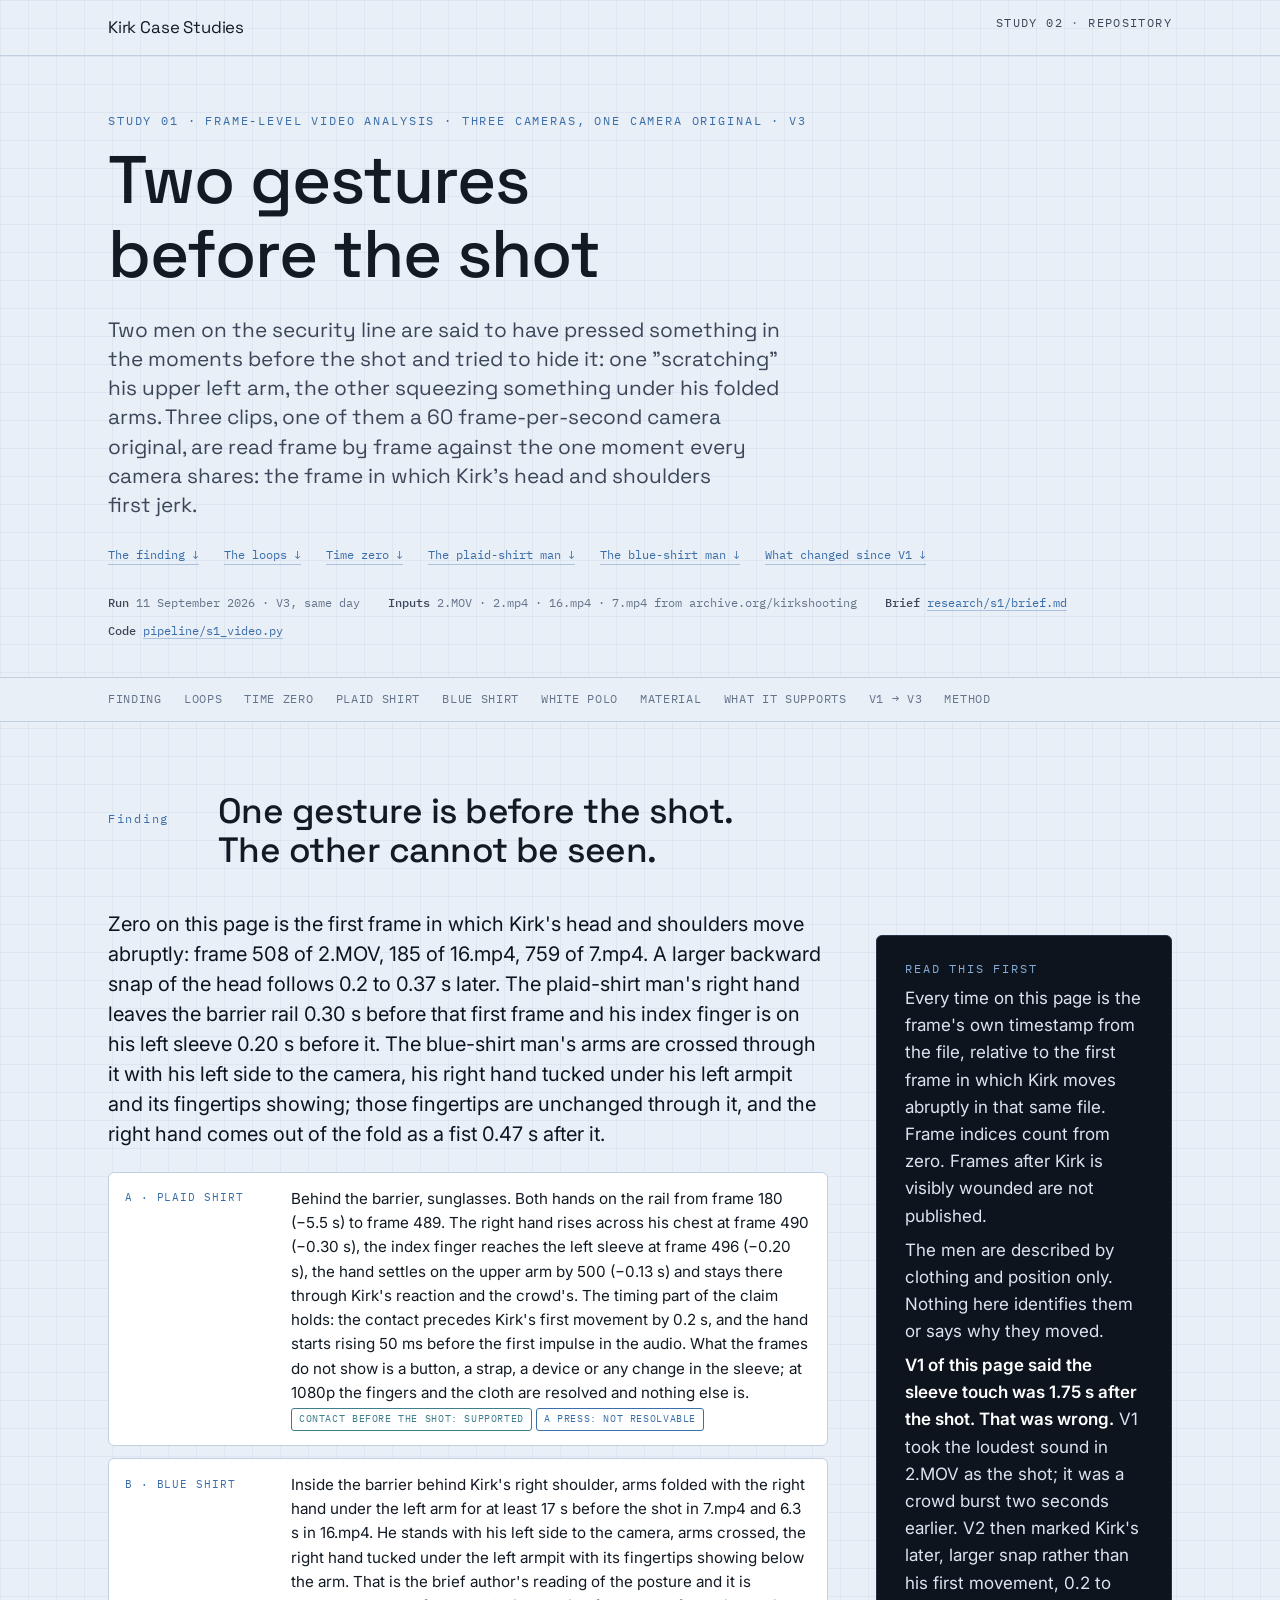
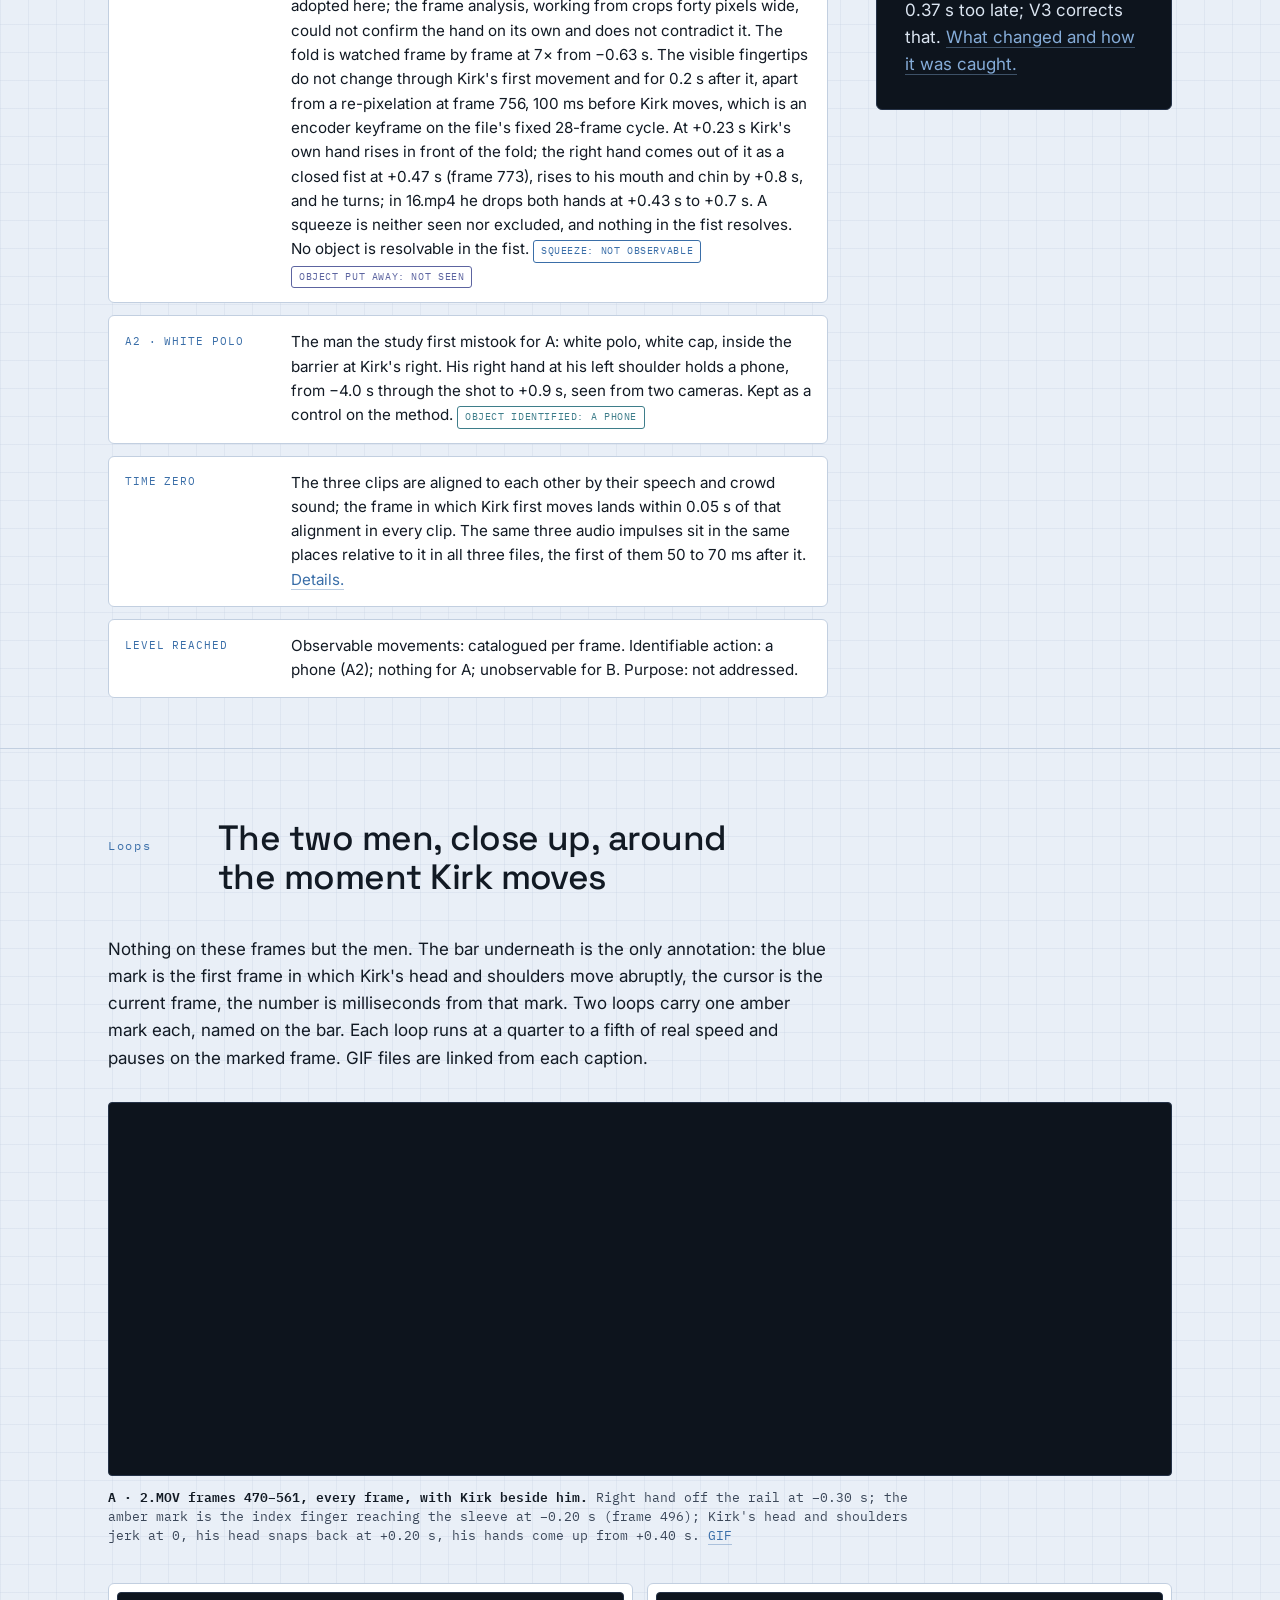
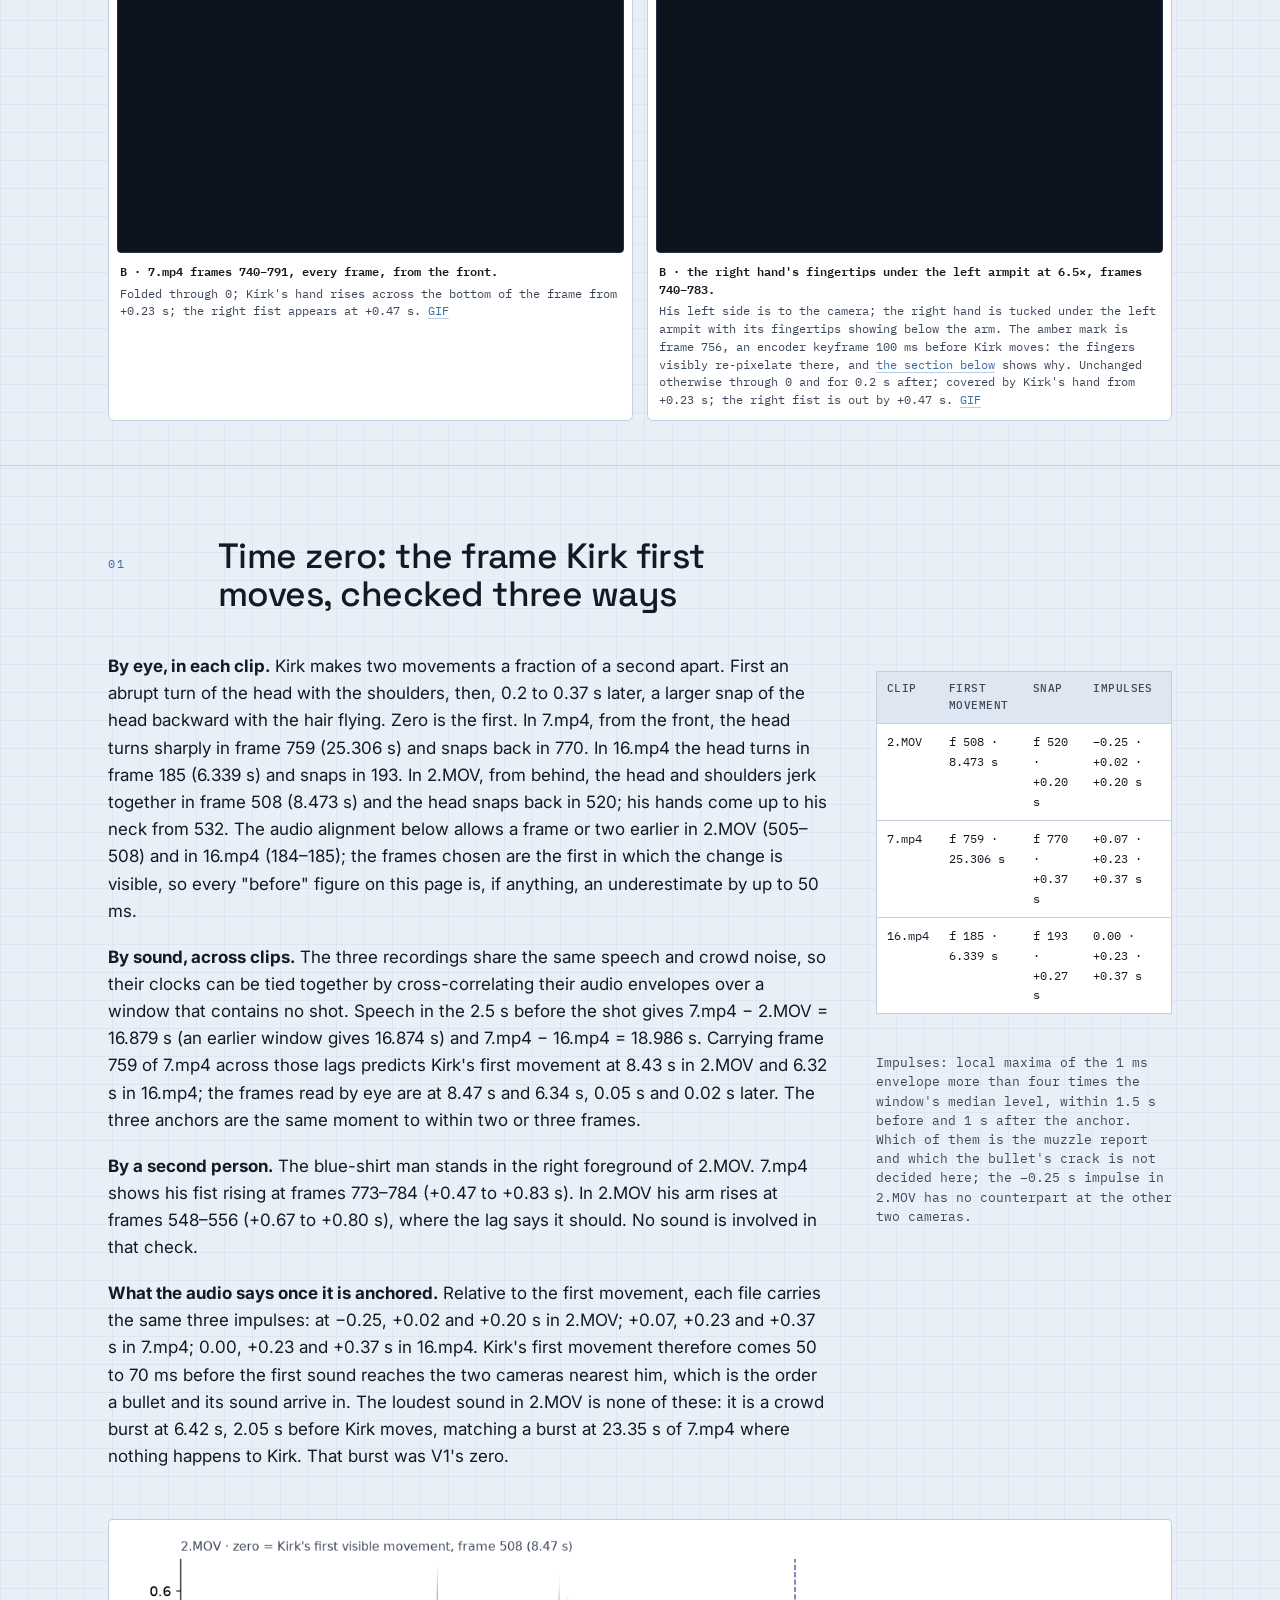
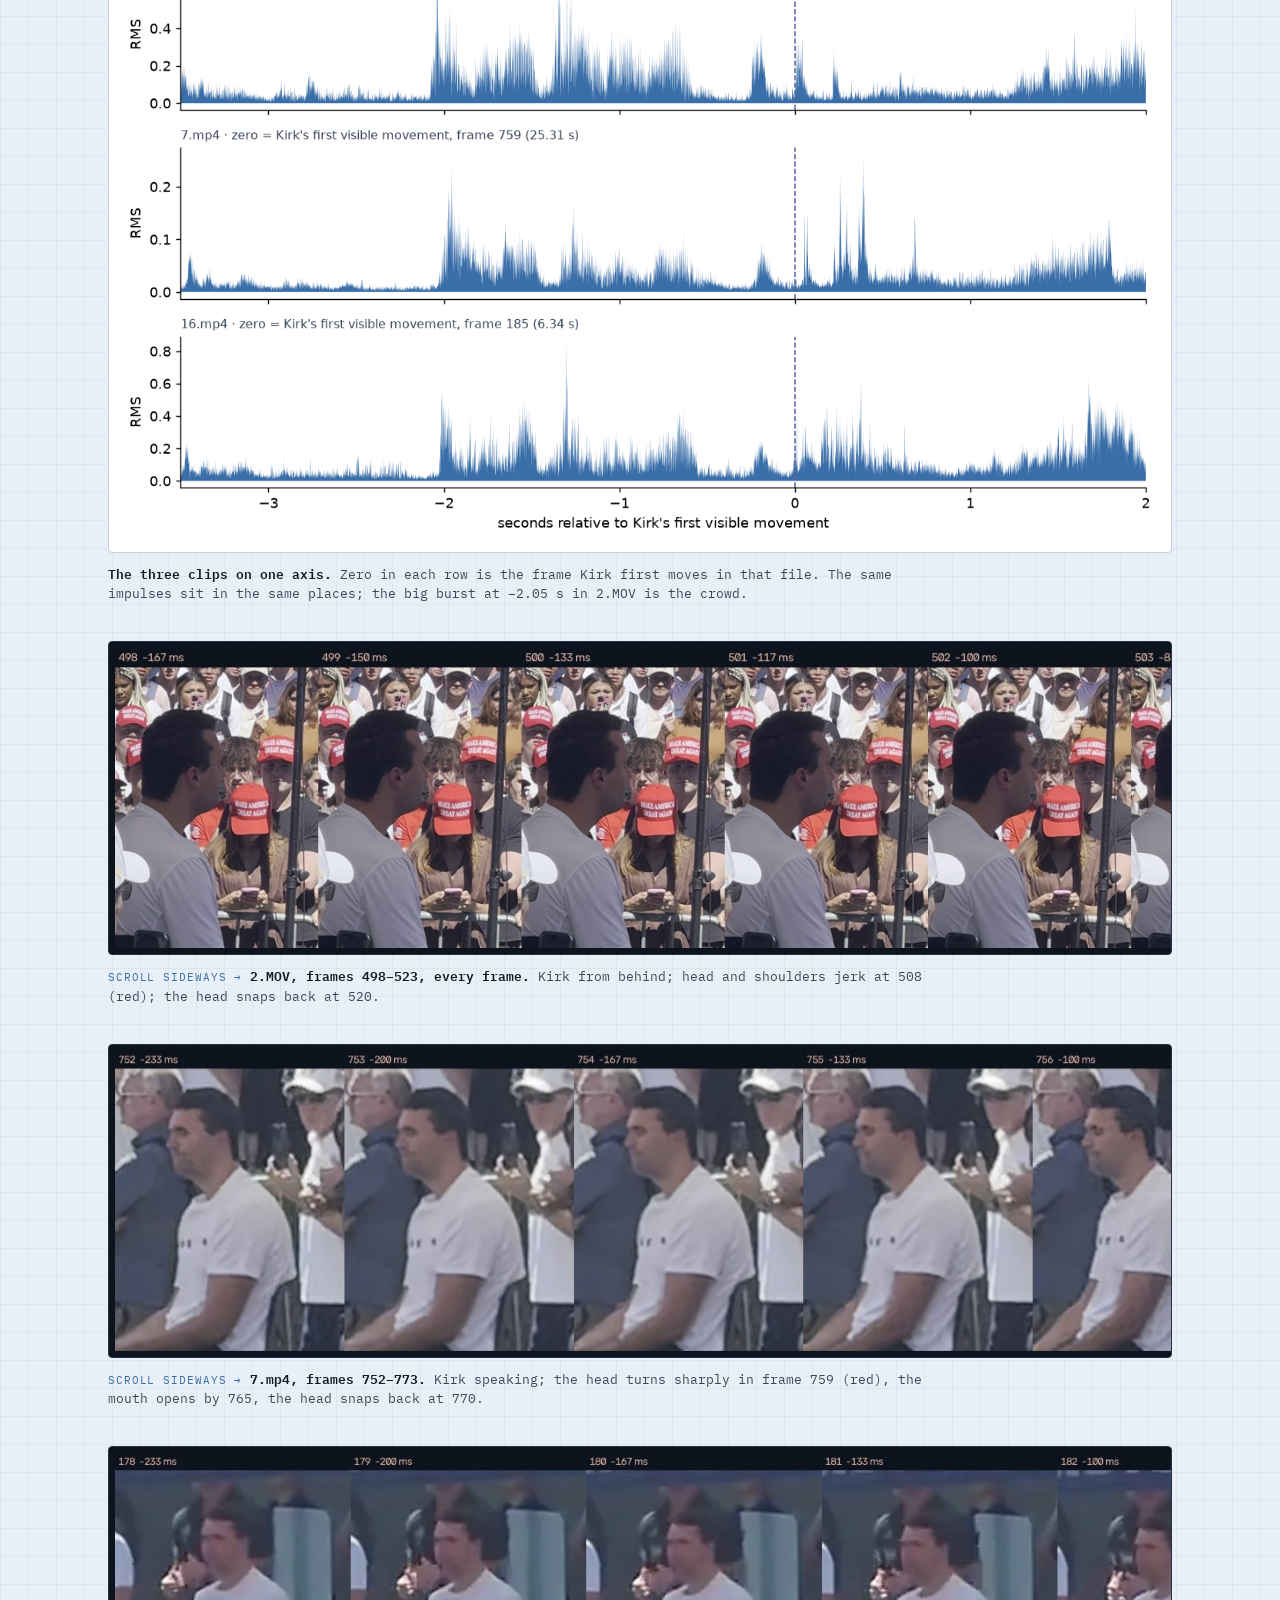
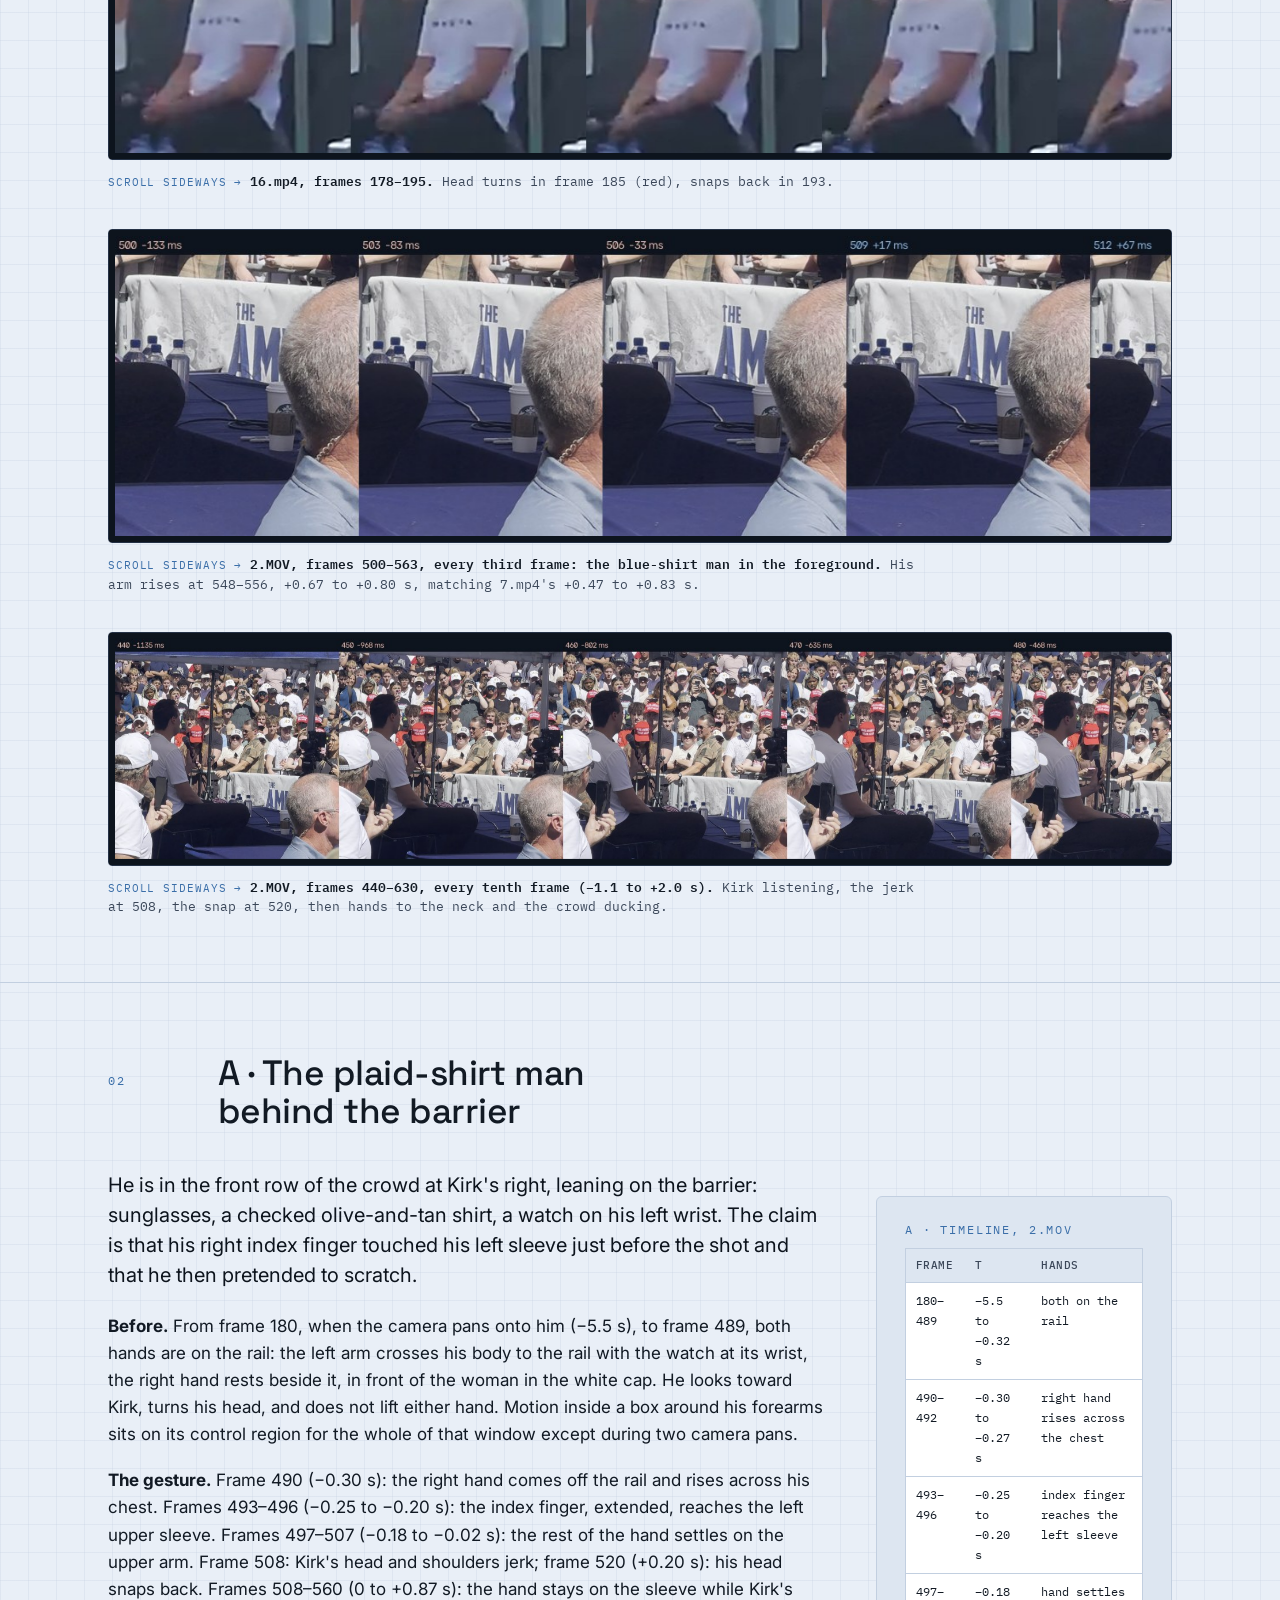
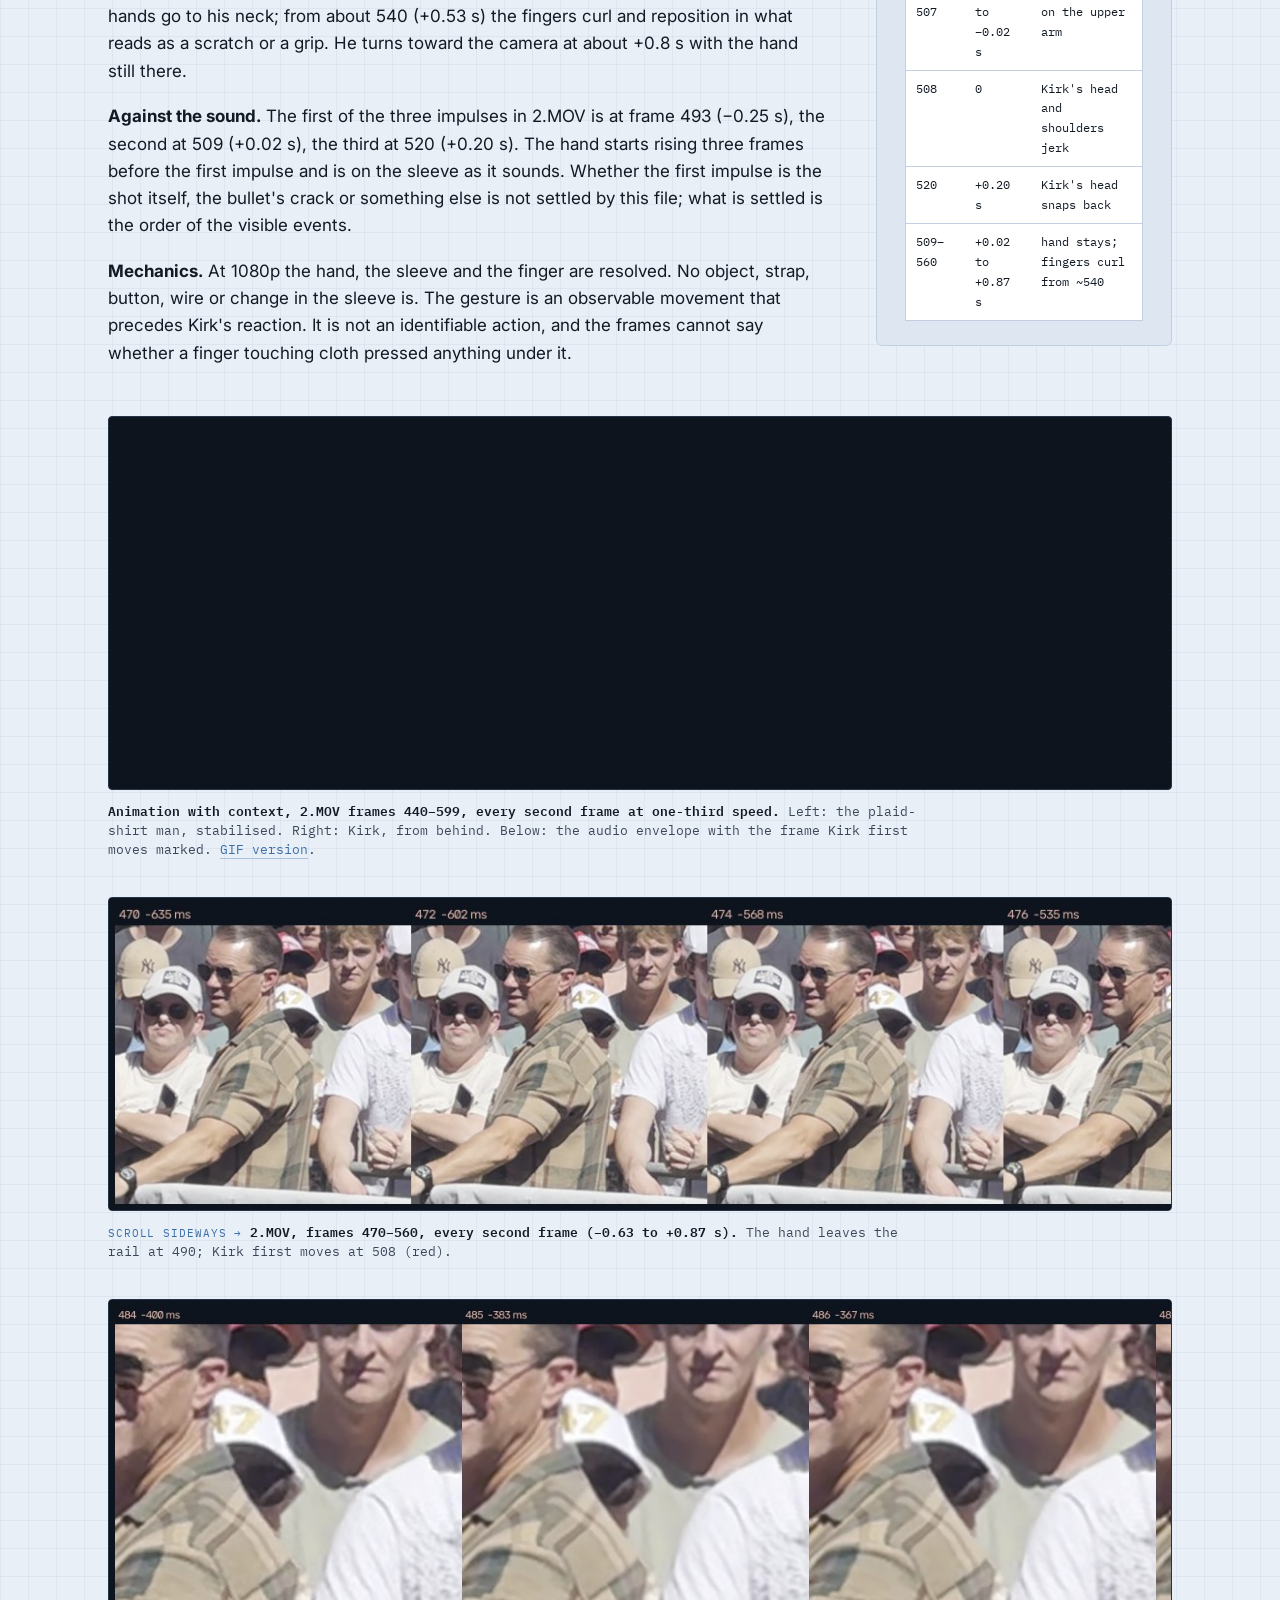
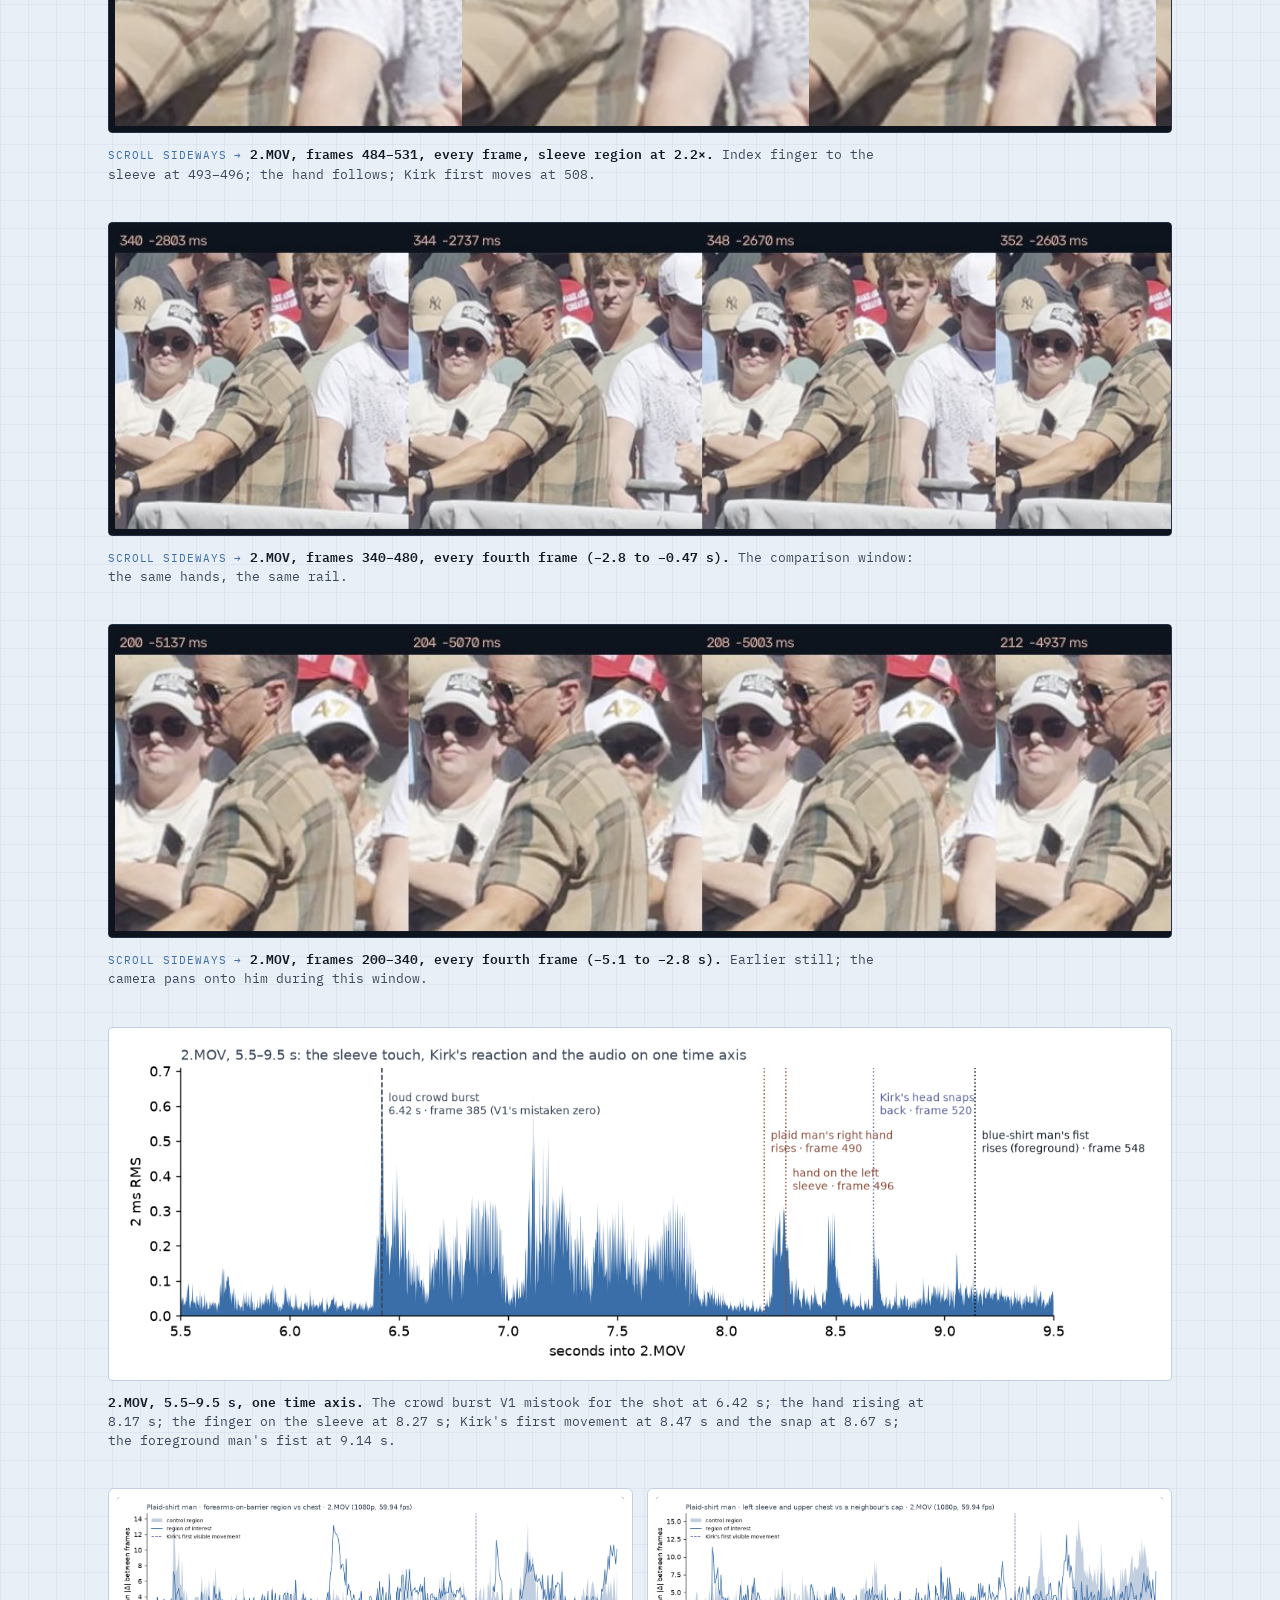
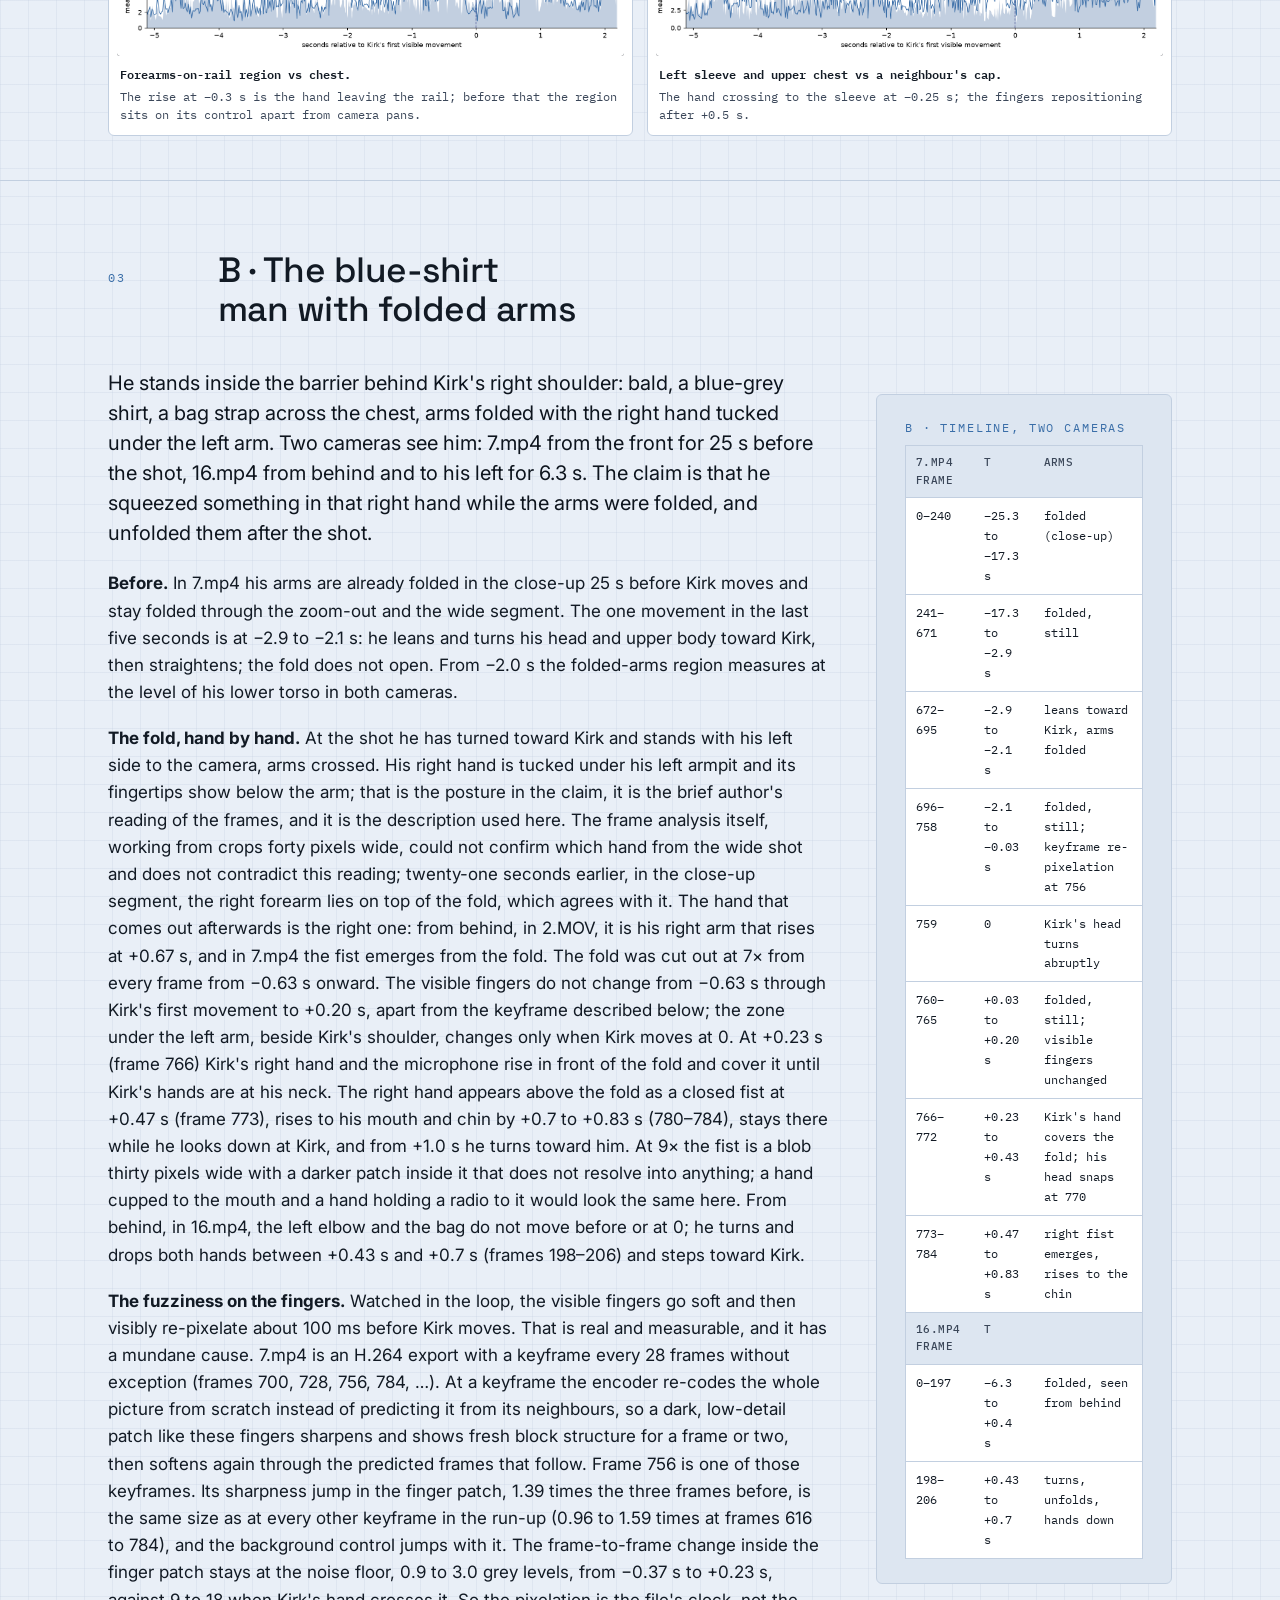
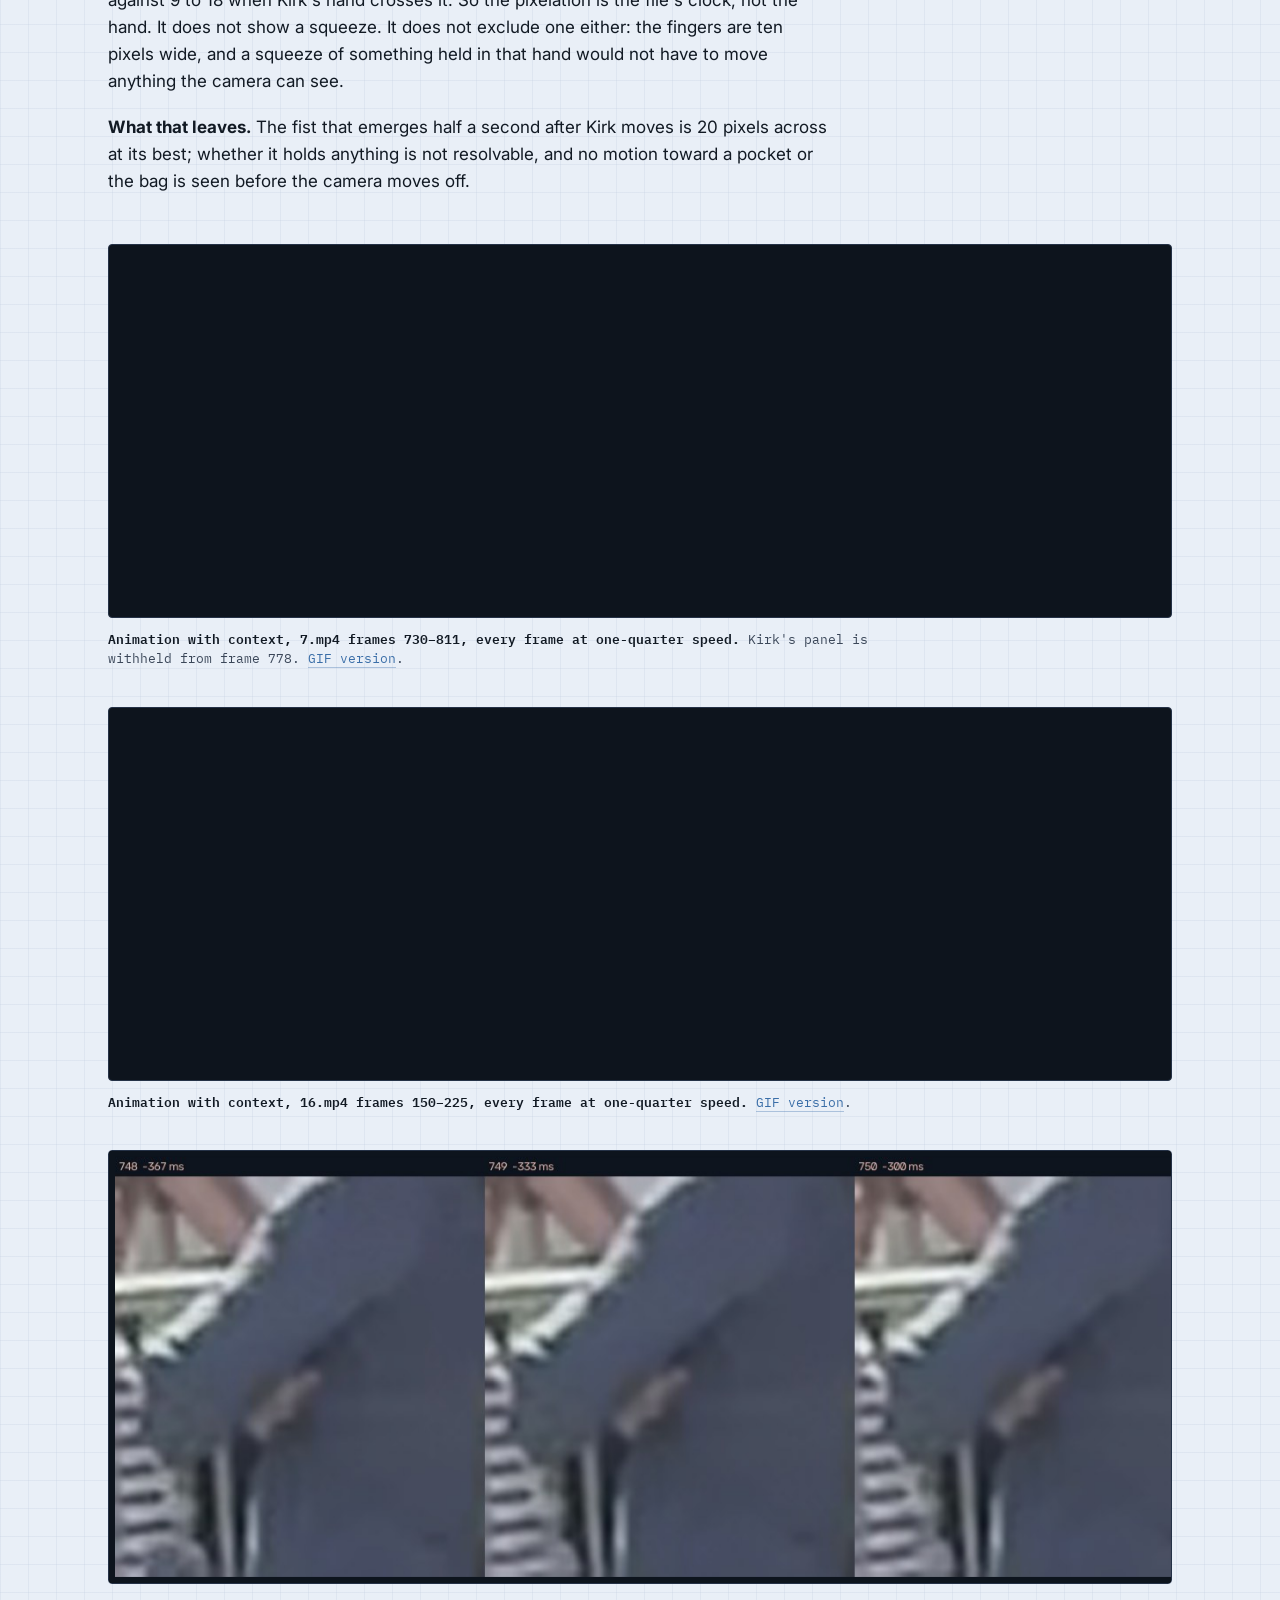
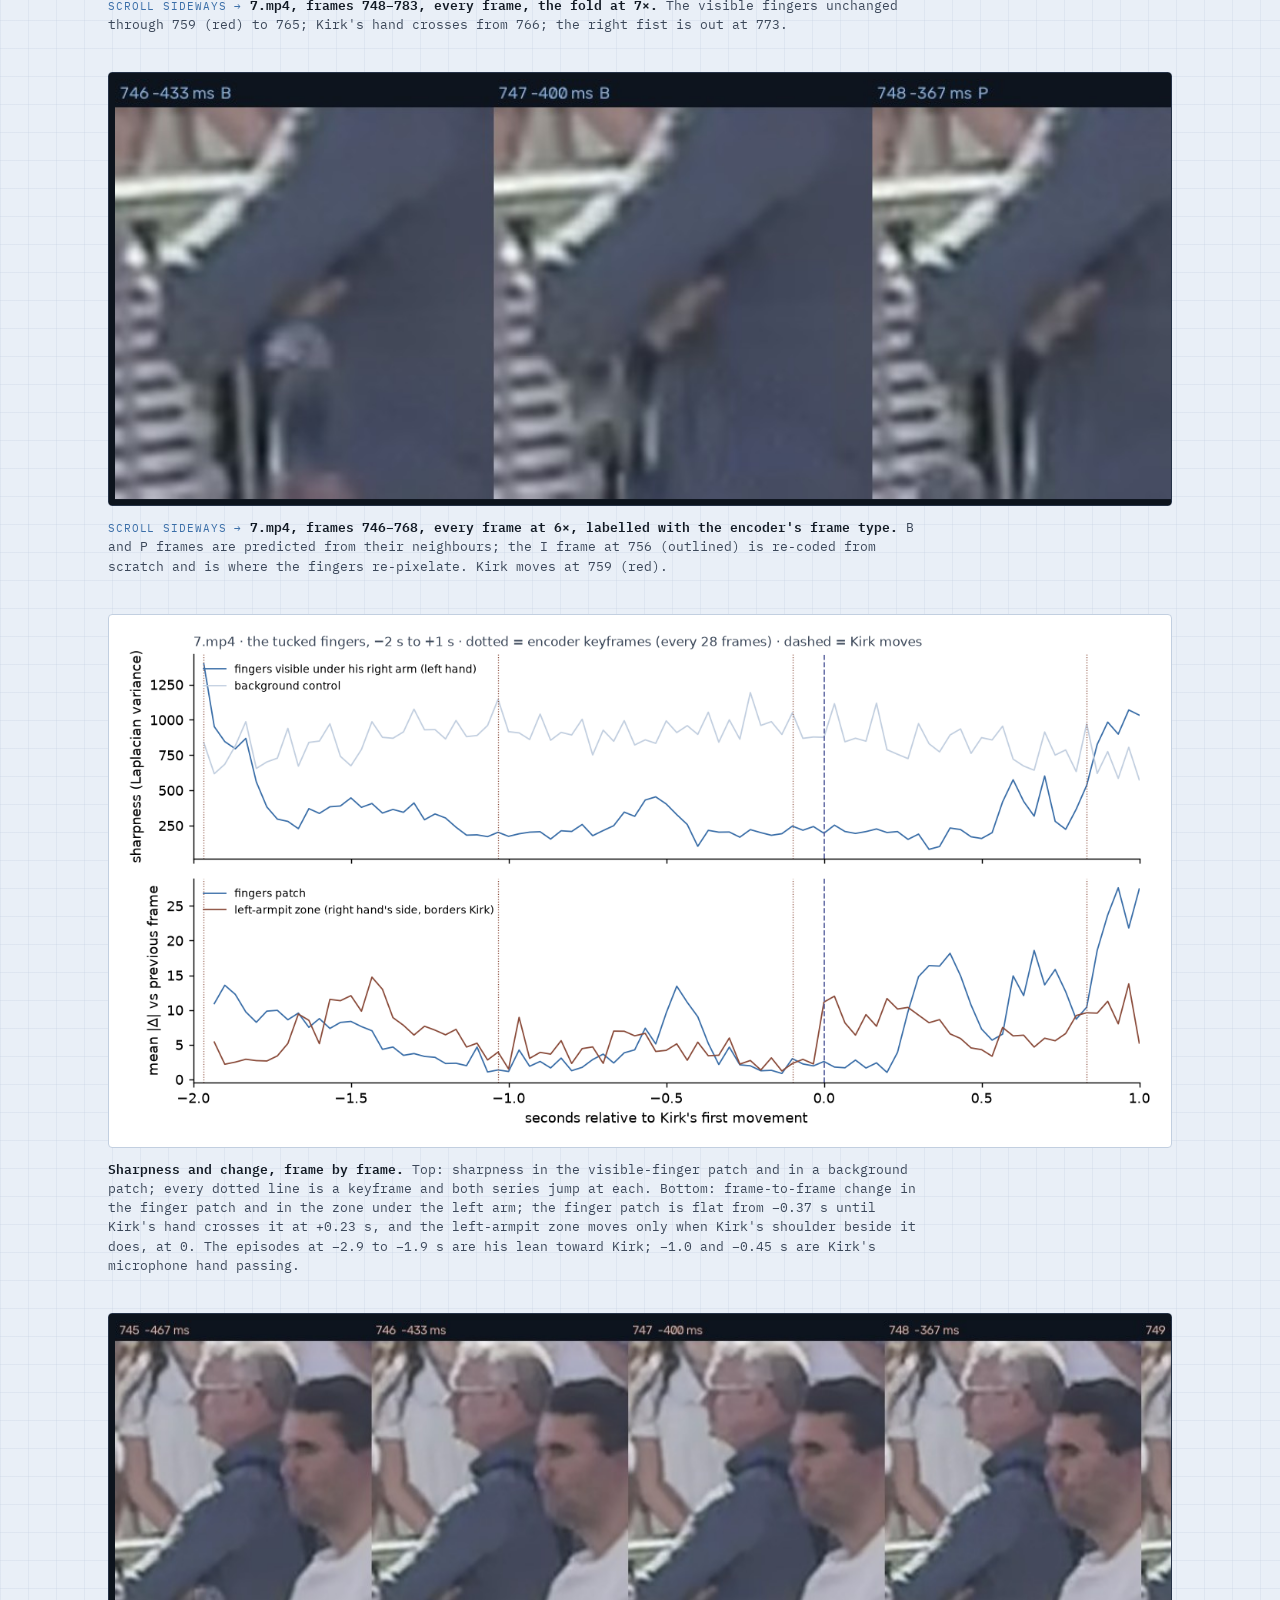
==== commit b991e5b5: "Study 01: describe the blue-shirt man's posture as the brief author reads it (right hand under the l" ====
--- a/docs/s1/index.html
+++ b/docs/s1/index.html
@@ -33,10 +33,10 @@
   <div class="part-head"><div class="n">Finding</div><h2>One gesture is before the shot. The other cannot be seen.</h2></div>
   <div class="two">
   <div class="prose">
-    <p class="lede">Zero on this page is the first frame in which Kirk's head and shoulders move abruptly: frame 508 of 2.MOV, 185 of 16.mp4, 759 of 7.mp4. A larger backward snap of the head follows 0.2 to 0.37 s later. The plaid-shirt man's right hand leaves the barrier rail 0.30 s before that first frame and his index finger is on his left sleeve 0.20 s before it. The blue-shirt man's arms are folded through it; the fingers that show under his arm are unchanged through it, and his right hand comes out of the fold as a fist 0.47 s after it.</p>
+    <p class="lede">Zero on this page is the first frame in which Kirk's head and shoulders move abruptly: frame 508 of 2.MOV, 185 of 16.mp4, 759 of 7.mp4. A larger backward snap of the head follows 0.2 to 0.37 s later. The plaid-shirt man's right hand leaves the barrier rail 0.30 s before that first frame and his index finger is on his left sleeve 0.20 s before it. The blue-shirt man's arms are crossed through it with his left side to the camera, his right hand tucked under his left armpit and its fingertips showing; those fingertips are unchanged through it, and the right hand comes out of the fold as a fist 0.47 s after it.</p>
     <div class="ledger">
       <div class="row"><div class="k">A · plaid shirt</div><div>Behind the barrier, sunglasses. Both hands on the rail from frame 180 (−5.5 s) to frame 489. The right hand rises across his chest at frame 490 (−0.30 s), the index finger reaches the left sleeve at frame 496 (−0.20 s), the hand settles on the upper arm by 500 (−0.13 s) and stays there through Kirk's reaction and the crowd's. The timing part of the claim holds: the contact precedes Kirk's first movement by 0.2 s, and the hand starts rising 50 ms before the first impulse in the audio. What the frames do not show is a button, a strap, a device or any change in the sleeve; at 1080p the fingers and the cloth are resolved and nothing else is. <span class="tag supported">contact before the shot: supported</span> <span class="tag open">a press: not resolvable</span></div></div>
-      <div class="row"><div class="k">B · blue shirt</div><div>Inside the barrier behind Kirk's right shoulder, arms folded with the right hand under the left arm for at least 17 s before the shot in 7.mp4 and 6.3 s in 16.mp4. The fold is watched frame by frame at 7× from −0.63 s. The fingers of one tucked hand show under his upper arm; whether they are the right hand's, as the claim has it, or the left's cannot be settled from this angle. They do not change through Kirk's first movement and for 0.2 s after it, apart from a re-pixelation at frame 756, 100 ms before Kirk moves, which is an encoder keyframe on the file's fixed 28-frame cycle. At +0.23 s Kirk's own hand rises in front of the fold; the right hand comes out of it as a closed fist at +0.47 s (frame 773), rises to his mouth and chin by +0.8 s, and he turns; in 16.mp4 he drops both hands at +0.43 s to +0.7 s. A squeeze is neither seen nor excluded, and nothing in the fist resolves. No object is resolvable in the fist. <span class="tag open">squeeze: not observable</span> <span class="tag unsupported">object put away: not seen</span></div></div>
+      <div class="row"><div class="k">B · blue shirt</div><div>Inside the barrier behind Kirk's right shoulder, arms folded with the right hand under the left arm for at least 17 s before the shot in 7.mp4 and 6.3 s in 16.mp4. He stands with his left side to the camera, arms crossed, the right hand tucked under the left armpit with its fingertips showing below the arm. That is the brief author's reading of the posture and it is adopted here; the frame analysis, working from crops forty pixels wide, could not confirm the hand on its own and does not contradict it. The fold is watched frame by frame at 7× from −0.63 s. The visible fingertips do not change through Kirk's first movement and for 0.2 s after it, apart from a re-pixelation at frame 756, 100 ms before Kirk moves, which is an encoder keyframe on the file's fixed 28-frame cycle. At +0.23 s Kirk's own hand rises in front of the fold; the right hand comes out of it as a closed fist at +0.47 s (frame 773), rises to his mouth and chin by +0.8 s, and he turns; in 16.mp4 he drops both hands at +0.43 s to +0.7 s. A squeeze is neither seen nor excluded, and nothing in the fist resolves. No object is resolvable in the fist. <span class="tag open">squeeze: not observable</span> <span class="tag unsupported">object put away: not seen</span></div></div>
       <div class="row"><div class="k">A2 · white polo</div><div>The man the study first mistook for A: white polo, white cap, inside the barrier at Kirk's right. His right hand at his left shoulder holds a phone, from −4.0 s through the shot to +0.9 s, seen from two cameras. Kept as a control on the method. <span class="tag supported">object identified: a phone</span></div></div>
       <div class="row"><div class="k">Time zero</div><div>The three clips are aligned to each other by their speech and crowd sound; the frame in which Kirk first moves lands within 0.05 s of that alignment in every clip. The same three audio impulses sit in the same places relative to it in all three files, the first of them 50 to 70 ms after it. <a href="#timezero">Details.</a></div></div>
       <div class="row"><div class="k">Level reached</div><div>Observable movements: catalogued per frame. Identifiable action: a phone (A2); nothing for A; unobservable for B. Purpose: not addressed.</div></div>
@@ -59,7 +59,7 @@
   <figure class="anim"><div class="frame dark"><video autoplay loop muted playsinline preload="auto" src="img/closeup_plaid_kirk_v4.mp4" aria-label="Loop, two panels: the plaid-shirt man at left and Kirk from behind at right, from 0.63 s before to 0.9 s after Kirk's first abrupt movement"></video></div><figcaption><b>A · 2.MOV frames 470–561, every frame, with Kirk beside him.</b> Right hand off the rail at −0.30 s; the amber mark is the index finger reaching the sleeve at −0.20 s (frame 496); Kirk's head and shoulders jerk at 0, his head snaps back at +0.20 s, his hands come up from +0.40 s. <a href="img/closeup_plaid_kirk_v4.gif">GIF</a></figcaption></figure>
   <div class="gal paired">
     <figure class="anim"><div class="frame dark"><video autoplay loop muted playsinline preload="auto" src="img/closeup_blue_front_v3.mp4" aria-label="Loop of the blue-shirt man from the front, 7.mp4, from 0.63 s before to 1.07 s after Kirk's first abrupt movement"></video></div><figcaption><b>B · 7.mp4 frames 740–791, every frame, from the front.</b> Folded through 0; Kirk's hand rises across the bottom of the frame from +0.23 s; the right fist appears at +0.47 s. <a href="img/closeup_blue_front_v3.gif">GIF</a></figcaption></figure>
-    <figure class="anim"><div class="frame dark"><video autoplay loop muted playsinline preload="auto" src="img/closeup_blue_pocket_v4.mp4" aria-label="Loop of the pocket under the blue-shirt man's folded left arm, magnified"></video></div><figcaption><b>B · the tucked fingers at 6.5×, frames 740–783.</b> The fingers of one tucked hand show under his upper arm; from this angle it is not settled whether they are the right hand's, as the claim has it, or the left's. The amber mark is frame 756, an encoder keyframe 100 ms before Kirk moves: the fingers visibly re-pixelate there, and <a href="#fuzz">the section below</a> shows why. Unchanged otherwise through 0 and for 0.2 s after; covered by Kirk's hand from +0.23 s; the right fist is out by +0.47 s. <a href="img/closeup_blue_pocket_v4.gif">GIF</a></figcaption></figure>
+    <figure class="anim"><div class="frame dark"><video autoplay loop muted playsinline preload="auto" src="img/closeup_blue_pocket_v4.mp4" aria-label="Loop of the pocket under the blue-shirt man's folded left arm, magnified"></video></div><figcaption><b>B · the right hand's fingertips under the left armpit at 6.5×, frames 740–783.</b> His left side is to the camera; the right hand is tucked under the left armpit with its fingertips showing below the arm. The amber mark is frame 756, an encoder keyframe 100 ms before Kirk moves: the fingers visibly re-pixelate there, and <a href="#fuzz">the section below</a> shows why. Unchanged otherwise through 0 and for 0.2 s after; covered by Kirk's hand from +0.23 s; the right fist is out by +0.47 s. <a href="img/closeup_blue_pocket_v4.gif">GIF</a></figcaption></figure>
   </div>
 </div></section>
 
@@ -134,7 +134,7 @@
   <div class="prose">
     <p class="lede">He stands inside the barrier behind Kirk's right shoulder: bald, a blue-grey shirt, a bag strap across the chest, arms folded with the right hand tucked under the left arm. Two cameras see him: 7.mp4 from the front for 25 s before the shot, 16.mp4 from behind and to his left for 6.3 s. The claim is that he squeezed something in that right hand while the arms were folded, and unfolded them after the shot.</p>
     <p><b>Before.</b> In 7.mp4 his arms are already folded in the close-up 25 s before Kirk moves and stay folded through the zoom-out and the wide segment. The one movement in the last five seconds is at −2.9 to −2.1 s: he leans and turns his head and upper body toward Kirk, then straightens; the fold does not open. From −2.0 s the folded-arms region measures at the level of his lower torso in both cameras.</p>
-    <p><b>The fold, hand by hand.</b> Twenty-one seconds earlier, in the close-up segment, the camera sees him from his right side: the right forearm lies on top and the fingers of the tucked hand show under the far upper arm. At the shot the camera is in front of him and he has turned toward Kirk, and one tucked hand's fingers show under his upper arm at the near side of his torso. Whether those are the right hand's fingers, tucked under the left arm as the claim has it, or the left hand's under the right arm, cannot be settled from the wide shot; the fold reads either way at this size. What is settled is that the hand that comes out afterwards is the right one: from behind, in 2.MOV, it is his right arm that rises at +0.67 s, and in 7.mp4 the fist emerges from the middle of the fold. The fold was cut out at 7× from every frame from −0.63 s onward. The visible fingers do not change from −0.63 s through Kirk's first movement to +0.20 s, apart from the keyframe described below; the zone under the left arm, beside Kirk's shoulder, changes only when Kirk moves at 0. At +0.23 s (frame 766) Kirk's right hand and the microphone rise in front of the fold and cover it until Kirk's hands are at his neck. The right hand appears above the fold as a closed fist at +0.47 s (frame 773), rises to his mouth and chin by +0.7 to +0.83 s (780–784), stays there while he looks down at Kirk, and from +1.0 s he turns toward him. At 9× the fist is a blob thirty pixels wide with a darker patch inside it that does not resolve into anything; a hand cupped to the mouth and a hand holding a radio to it would look the same here. From behind, in 16.mp4, the left elbow and the bag do not move before or at 0; he turns and drops both hands between +0.43 s and +0.7 s (frames 198–206) and steps toward Kirk.</p>
+    <p><b>The fold, hand by hand.</b> At the shot he has turned toward Kirk and stands with his left side to the camera, arms crossed. His right hand is tucked under his left armpit and its fingertips show below the arm; that is the posture in the claim, it is the brief author's reading of the frames, and it is the description used here. The frame analysis itself, working from crops forty pixels wide, could not confirm which hand from the wide shot and does not contradict this reading; twenty-one seconds earlier, in the close-up segment, the right forearm lies on top of the fold, which agrees with it. The hand that comes out afterwards is the right one: from behind, in 2.MOV, it is his right arm that rises at +0.67 s, and in 7.mp4 the fist emerges from the fold. The fold was cut out at 7× from every frame from −0.63 s onward. The visible fingers do not change from −0.63 s through Kirk's first movement to +0.20 s, apart from the keyframe described below; the zone under the left arm, beside Kirk's shoulder, changes only when Kirk moves at 0. At +0.23 s (frame 766) Kirk's right hand and the microphone rise in front of the fold and cover it until Kirk's hands are at his neck. The right hand appears above the fold as a closed fist at +0.47 s (frame 773), rises to his mouth and chin by +0.7 to +0.83 s (780–784), stays there while he looks down at Kirk, and from +1.0 s he turns toward him. At 9× the fist is a blob thirty pixels wide with a darker patch inside it that does not resolve into anything; a hand cupped to the mouth and a hand holding a radio to it would look the same here. From behind, in 16.mp4, the left elbow and the bag do not move before or at 0; he turns and drops both hands between +0.43 s and +0.7 s (frames 198–206) and steps toward Kirk.</p>
     <p id="fuzz"><b>The fuzziness on the fingers.</b> Watched in the loop, the visible fingers go soft and then visibly re-pixelate about 100 ms before Kirk moves. That is real and measurable, and it has a mundane cause. 7.mp4 is an H.264 export with a keyframe every 28 frames without exception (frames 700, 728, 756, 784, …). At a keyframe the encoder re-codes the whole picture from scratch instead of predicting it from its neighbours, so a dark, low-detail patch like these fingers sharpens and shows fresh block structure for a frame or two, then softens again through the predicted frames that follow. Frame 756 is one of those keyframes. Its sharpness jump in the finger patch, 1.39 times the three frames before, is the same size as at every other keyframe in the run-up (0.96 to 1.59 times at frames 616 to 784), and the background control jumps with it. The frame-to-frame change inside the finger patch stays at the noise floor, 0.9 to 3.0 grey levels, from −0.37 s to +0.23 s, against 9 to 18 when Kirk's hand crosses it. So the pixelation is the file's clock, not the hand. It does not show a squeeze. It does not exclude one either: the fingers are ten pixels wide, and a squeeze of something held in that hand would not have to move anything the camera can see.</p>
     <p><b>What that leaves.</b> The fist that emerges half a second after Kirk moves is 20 pixels across at its best; whether it holds anything is not resolvable, and no motion toward a pocket or the bag is seen before the camera moves off.</p>
   </div>
@@ -234,7 +234,7 @@
   <aside>
     <div class="dossier">
       <div class="eyebrow">Limitations</div>
-      <p>A hand out of view cannot be shown still. Only the fingertips of one of B's tucked hands are in view, and which hand they belong to is not settled; they are unchanged through Kirk's first movement until Kirk's arm covers the fold at +0.23 s. The fist that follows is thirty pixels wide.</p>
+      <p>A hand out of view cannot be shown still. Only the fingertips of B's right hand are in view under his left armpit, and only their outline; they are unchanged through Kirk's first movement until Kirk's arm covers the fold at +0.23 s. The fist that follows is thirty pixels wide. The posture description follows the brief author's reading; the frame analysis could not independently confirm which hand from the wide shot.</p>
       <p>The anchor is a human reading of one frame per clip, cross-checked by audio alignment to about 0.05 s and by a second person's movement. It is the first visible effect, not the instant of firing.</p>
       <p>The plaid-shirt man is seen from one camera. Another angle on his hands would strengthen or weaken the reading; none was found in the collection.</p>
       <p>No blinded rating was run. The window of earlier behaviour is 5.5 s for A and 25 s for B.</p>
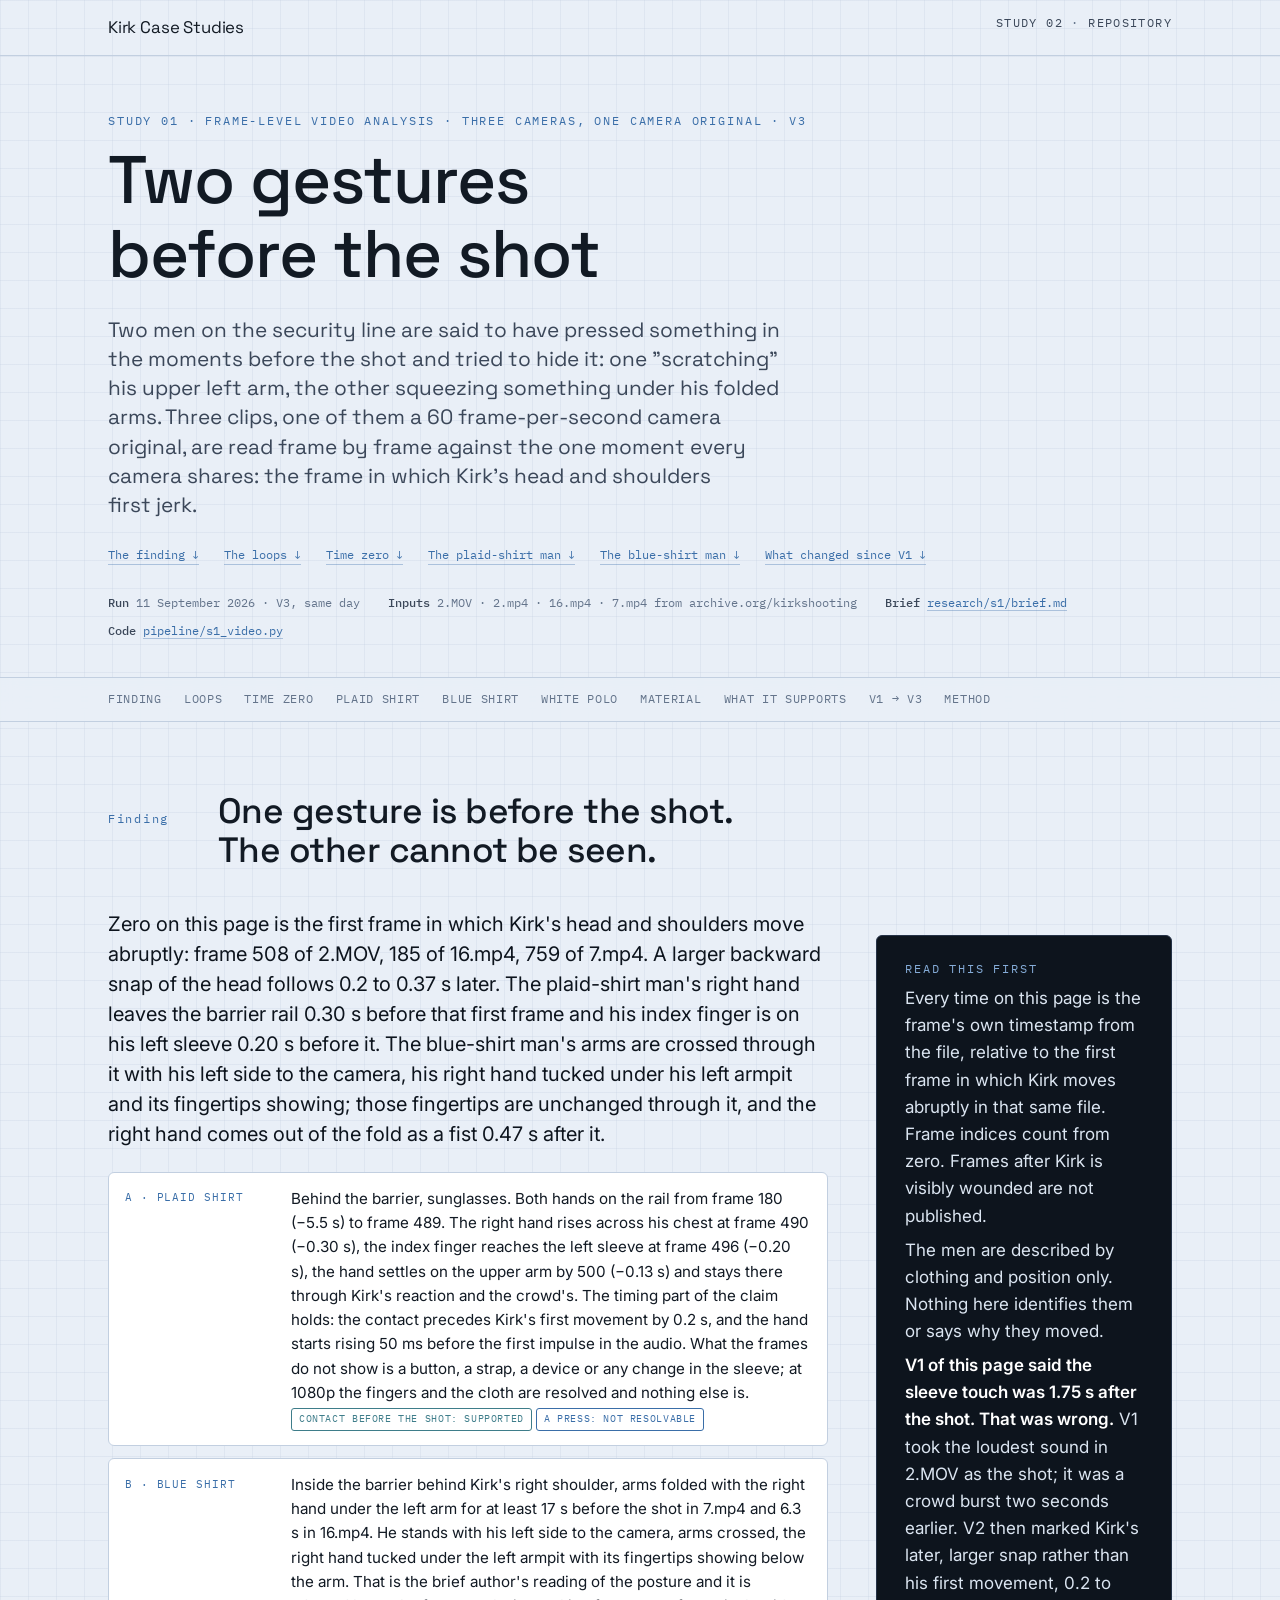
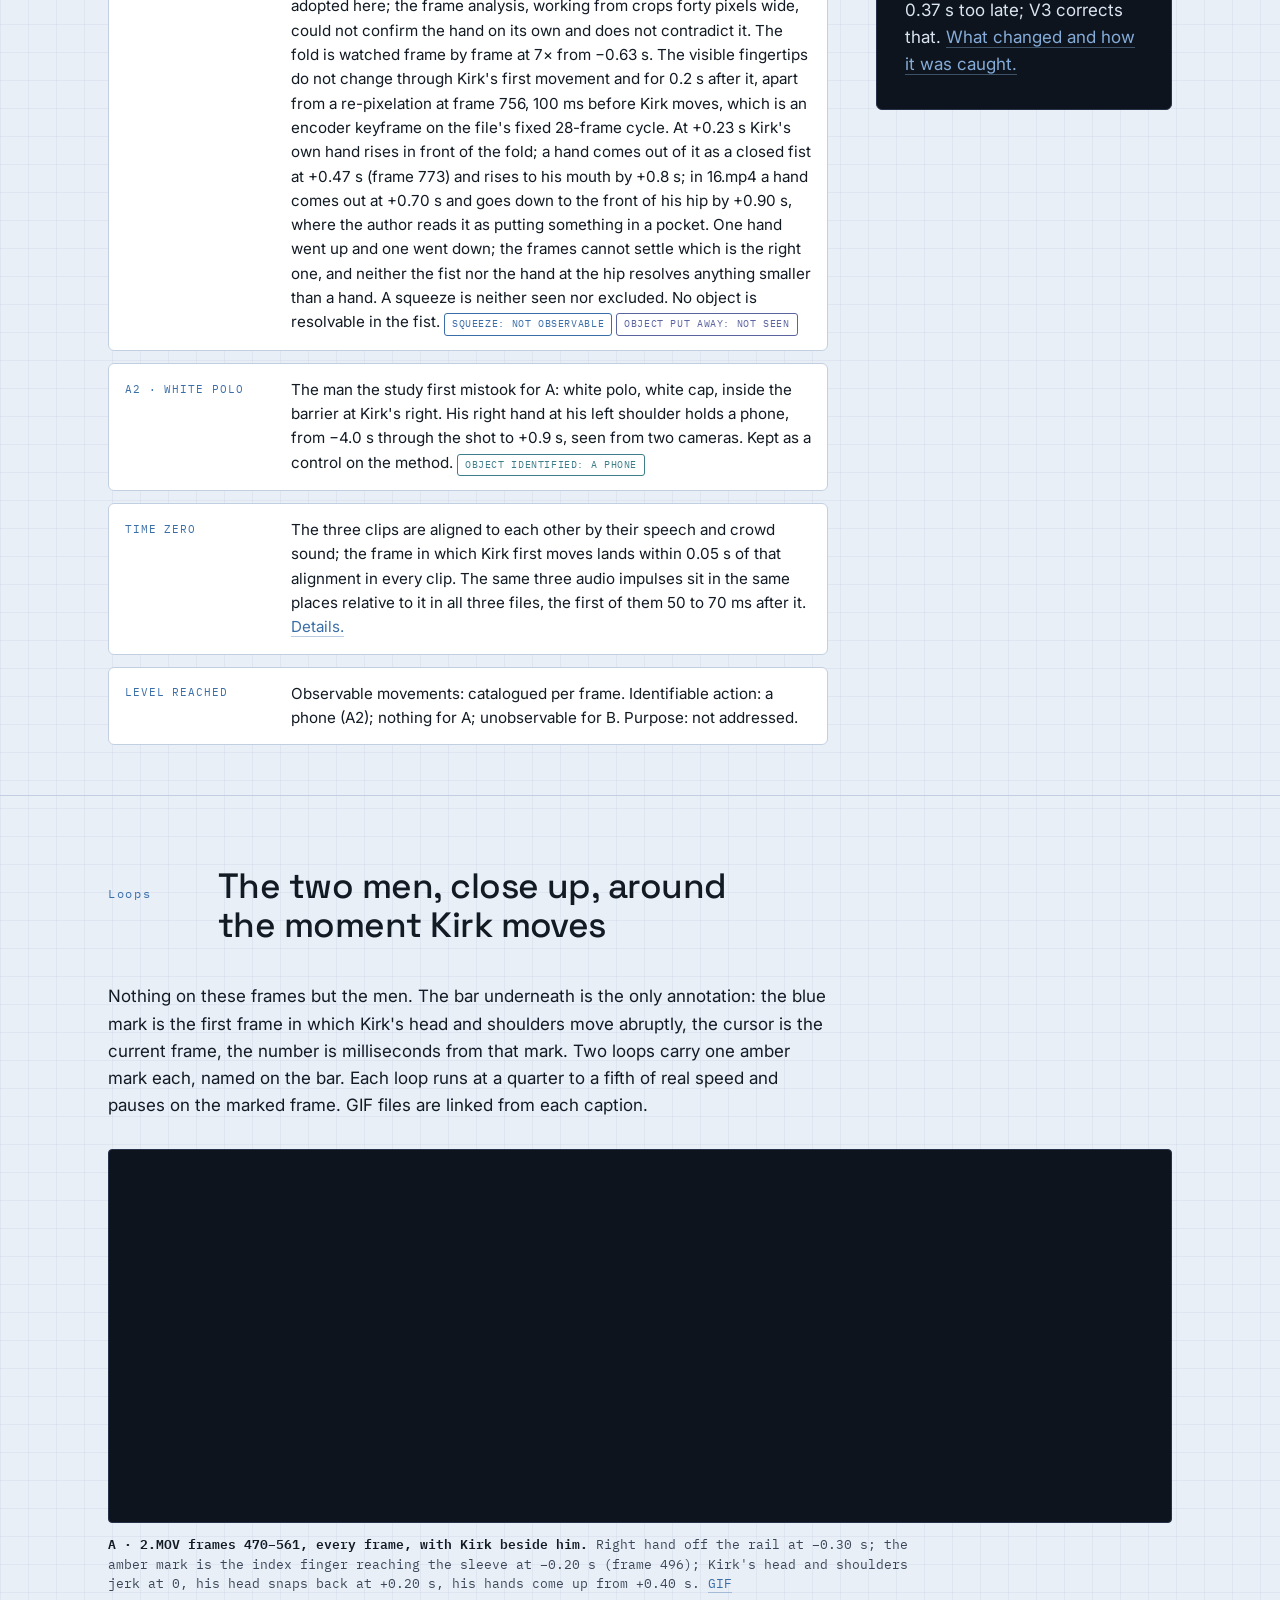
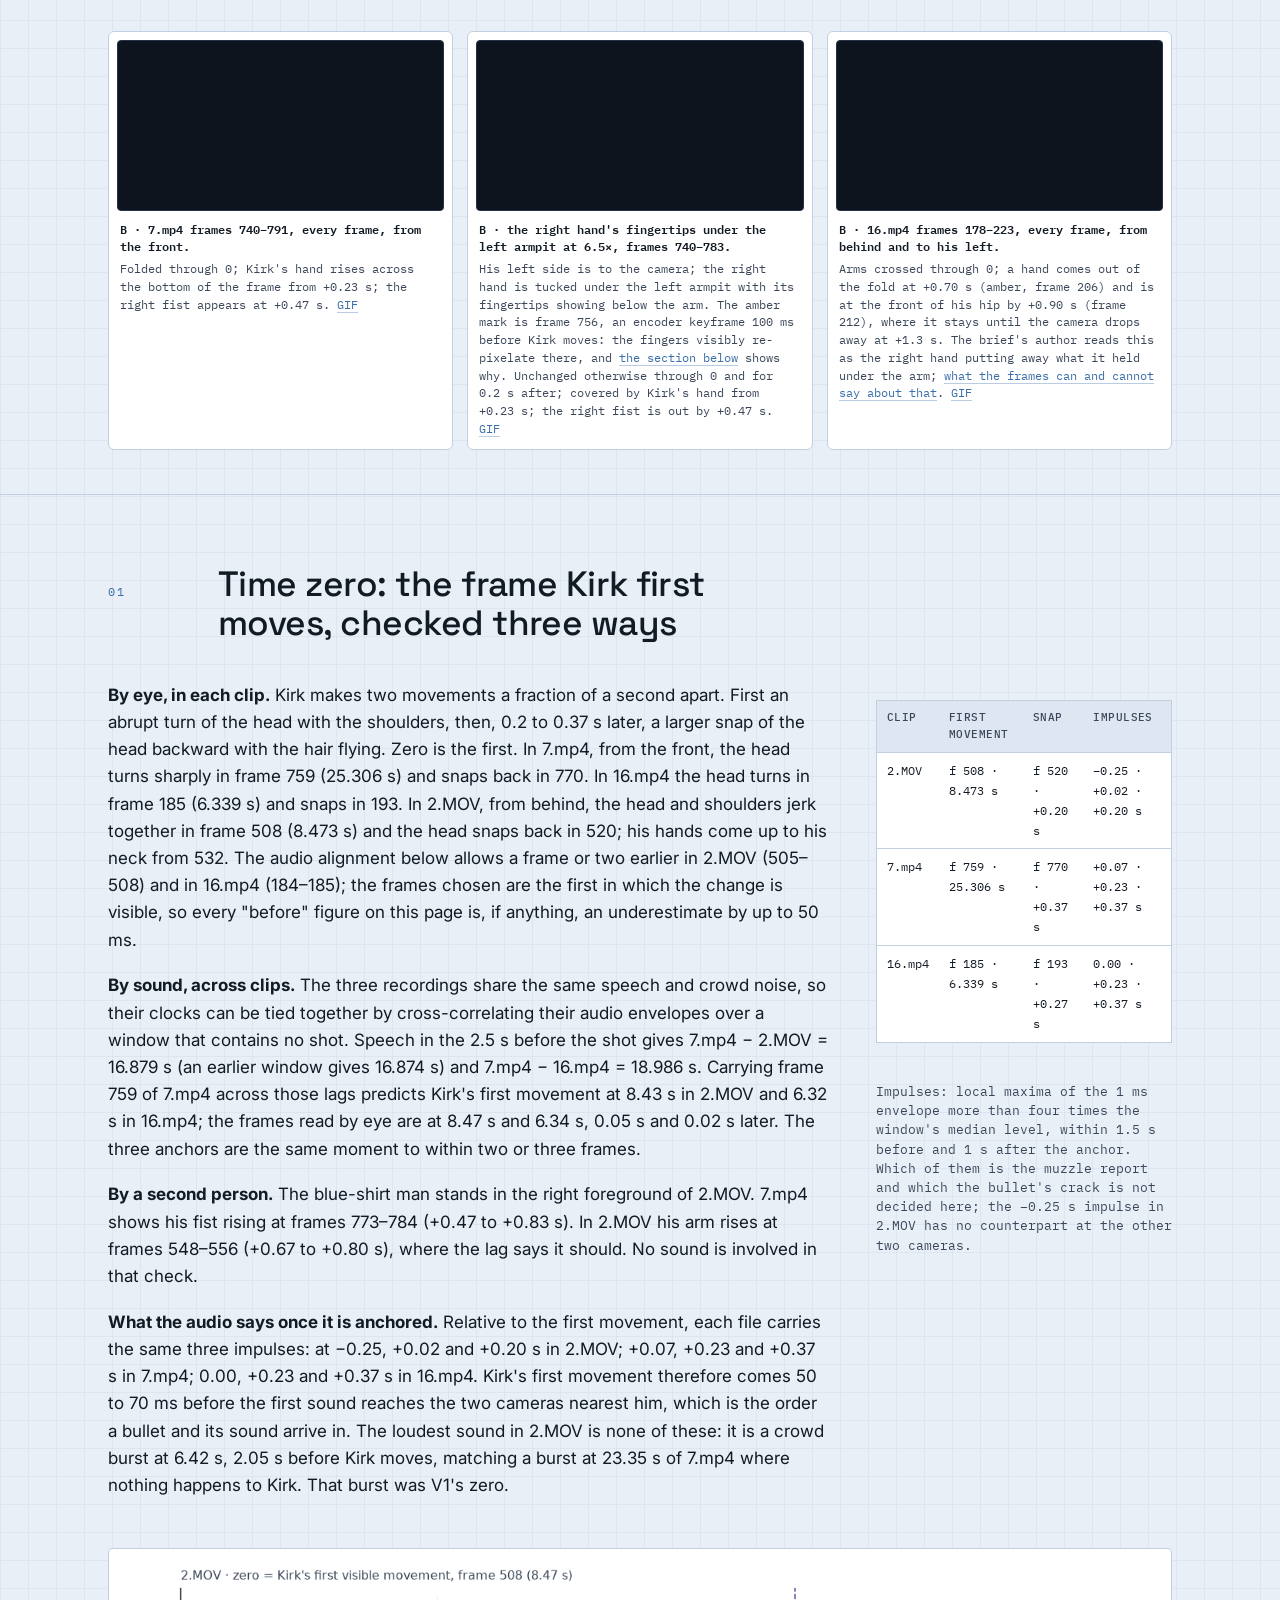
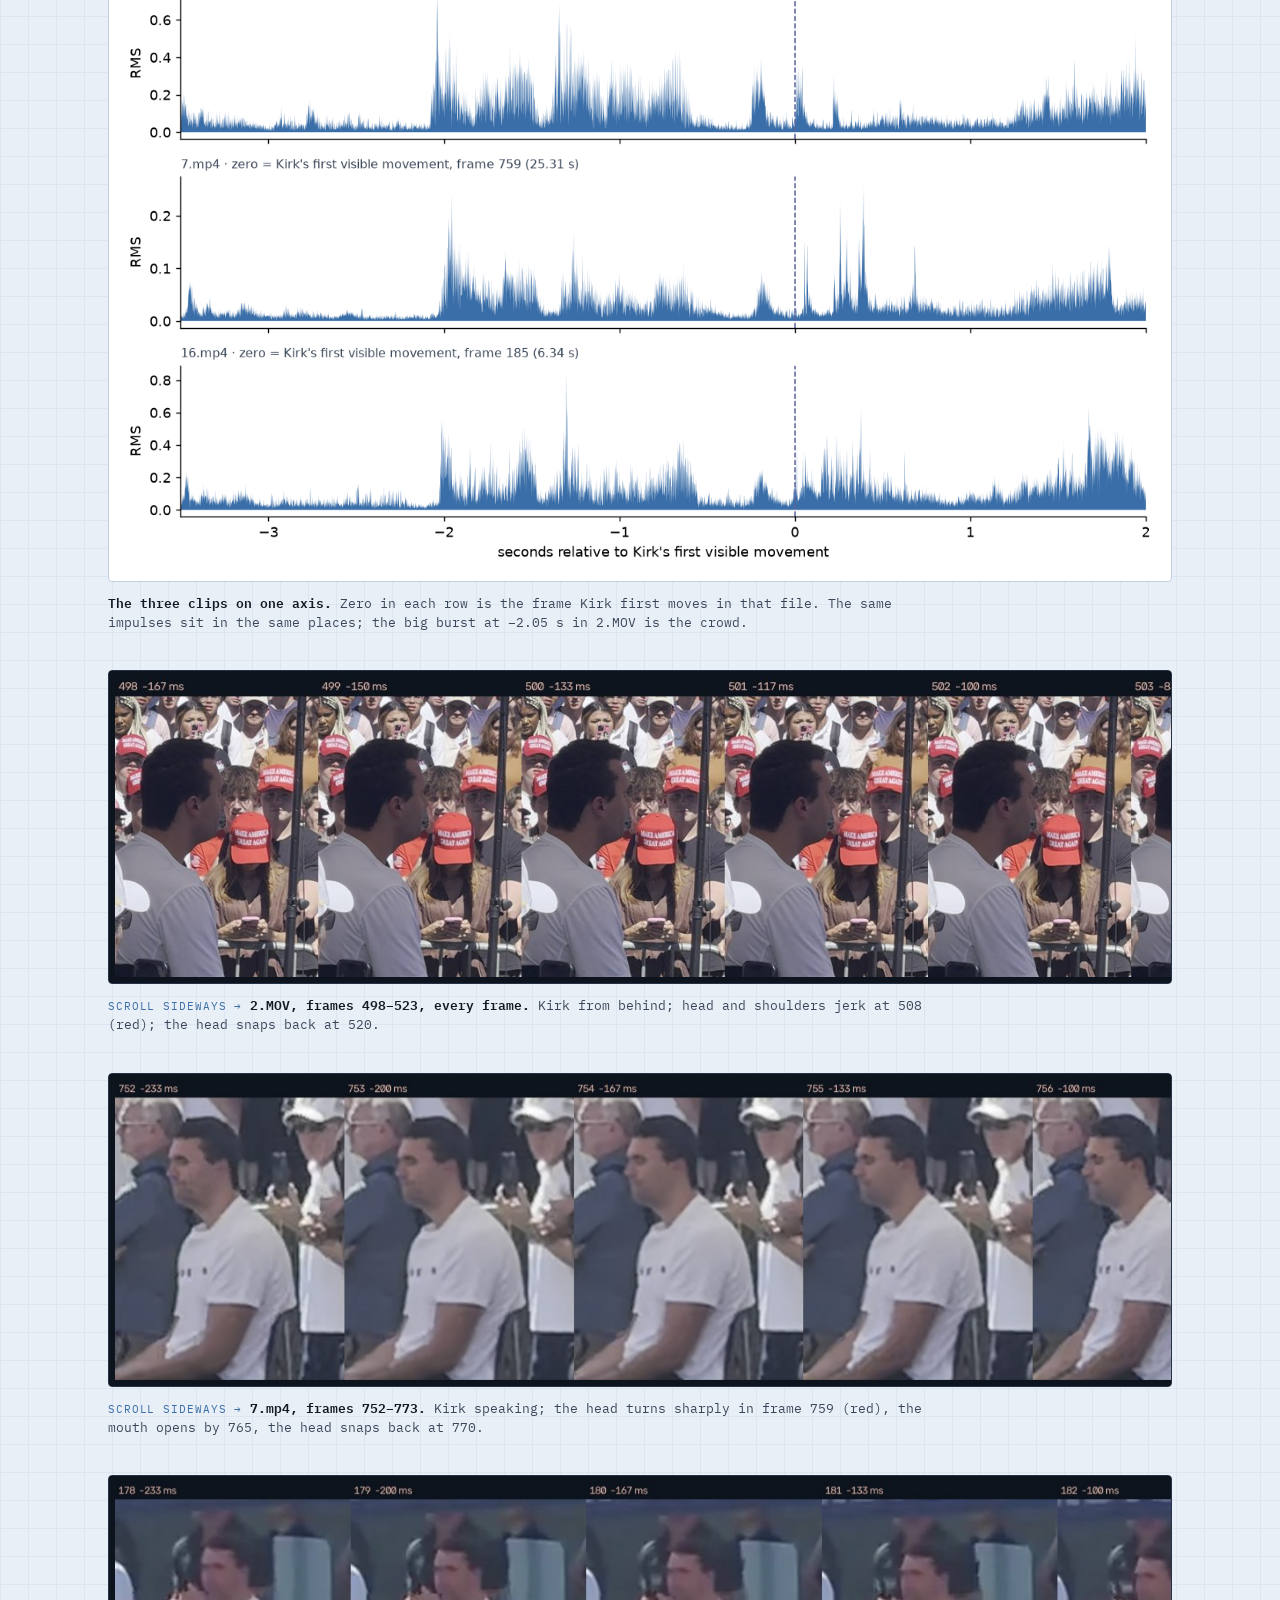
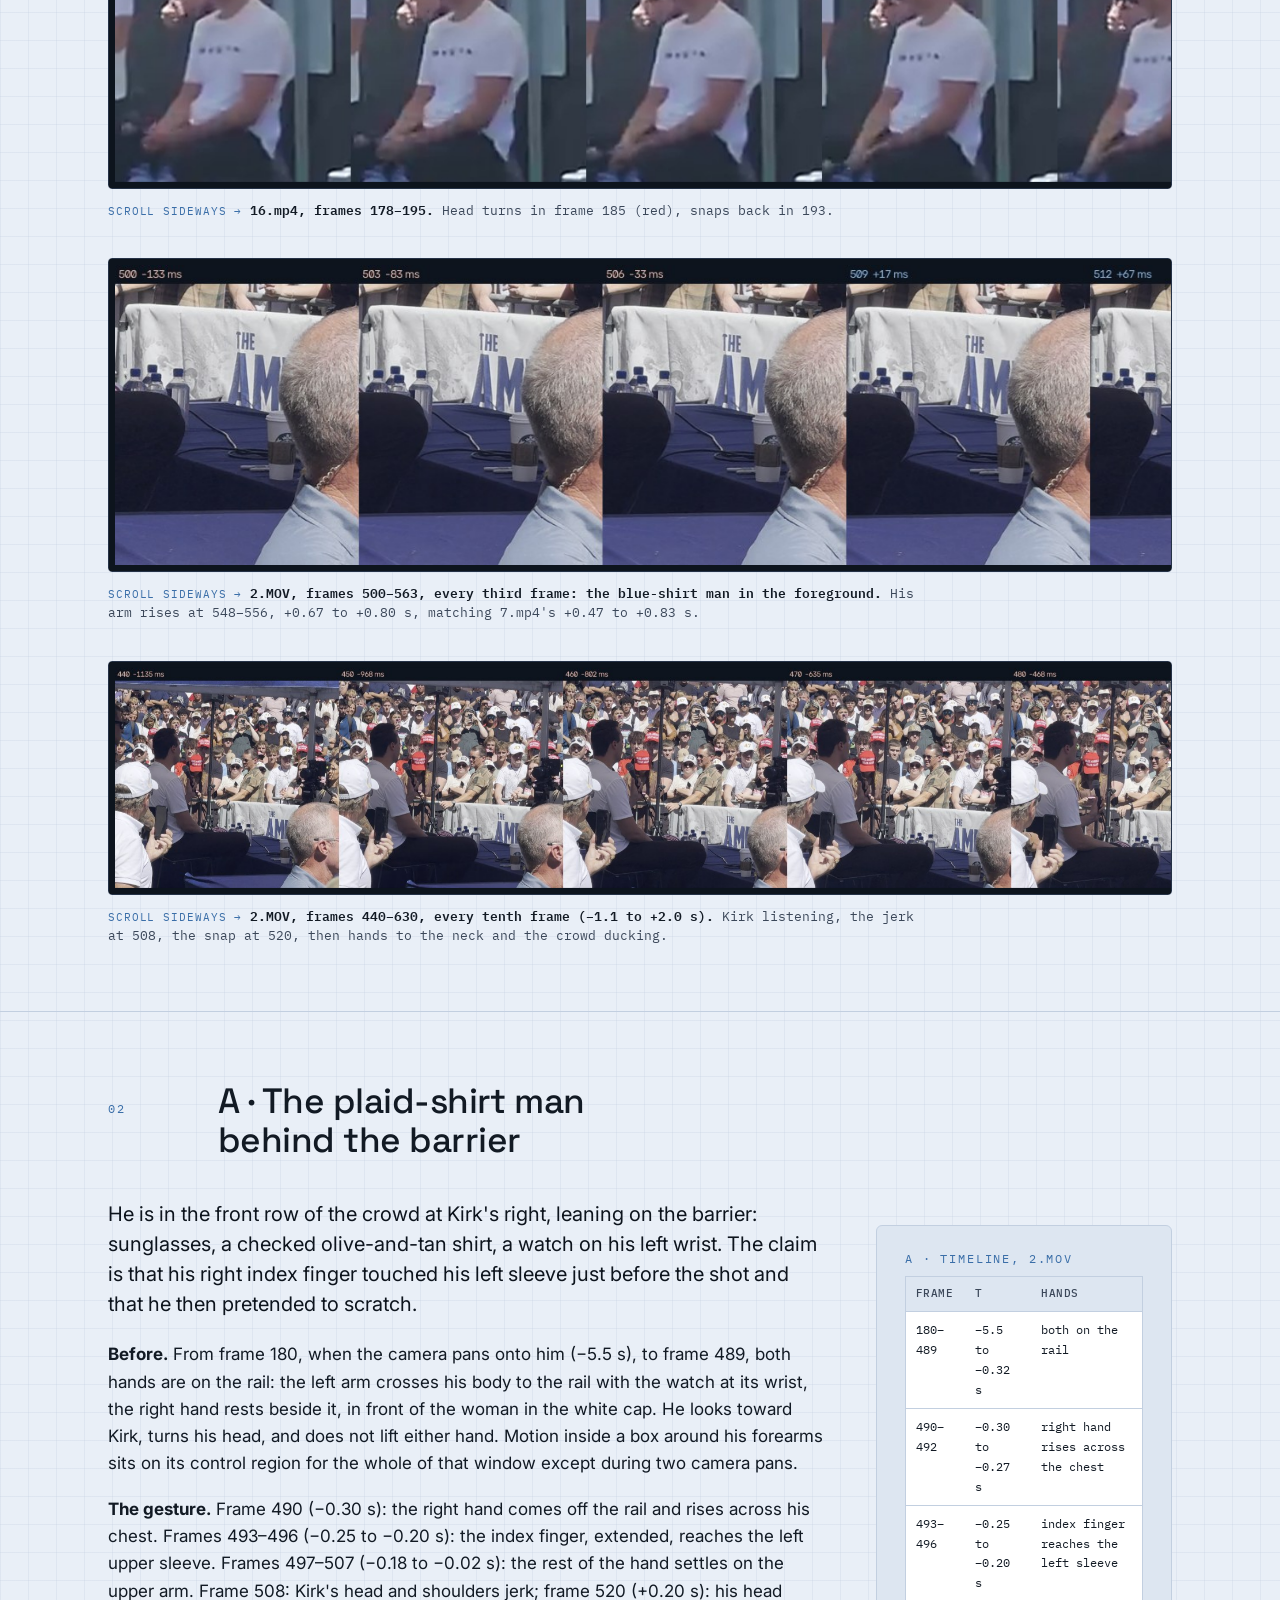
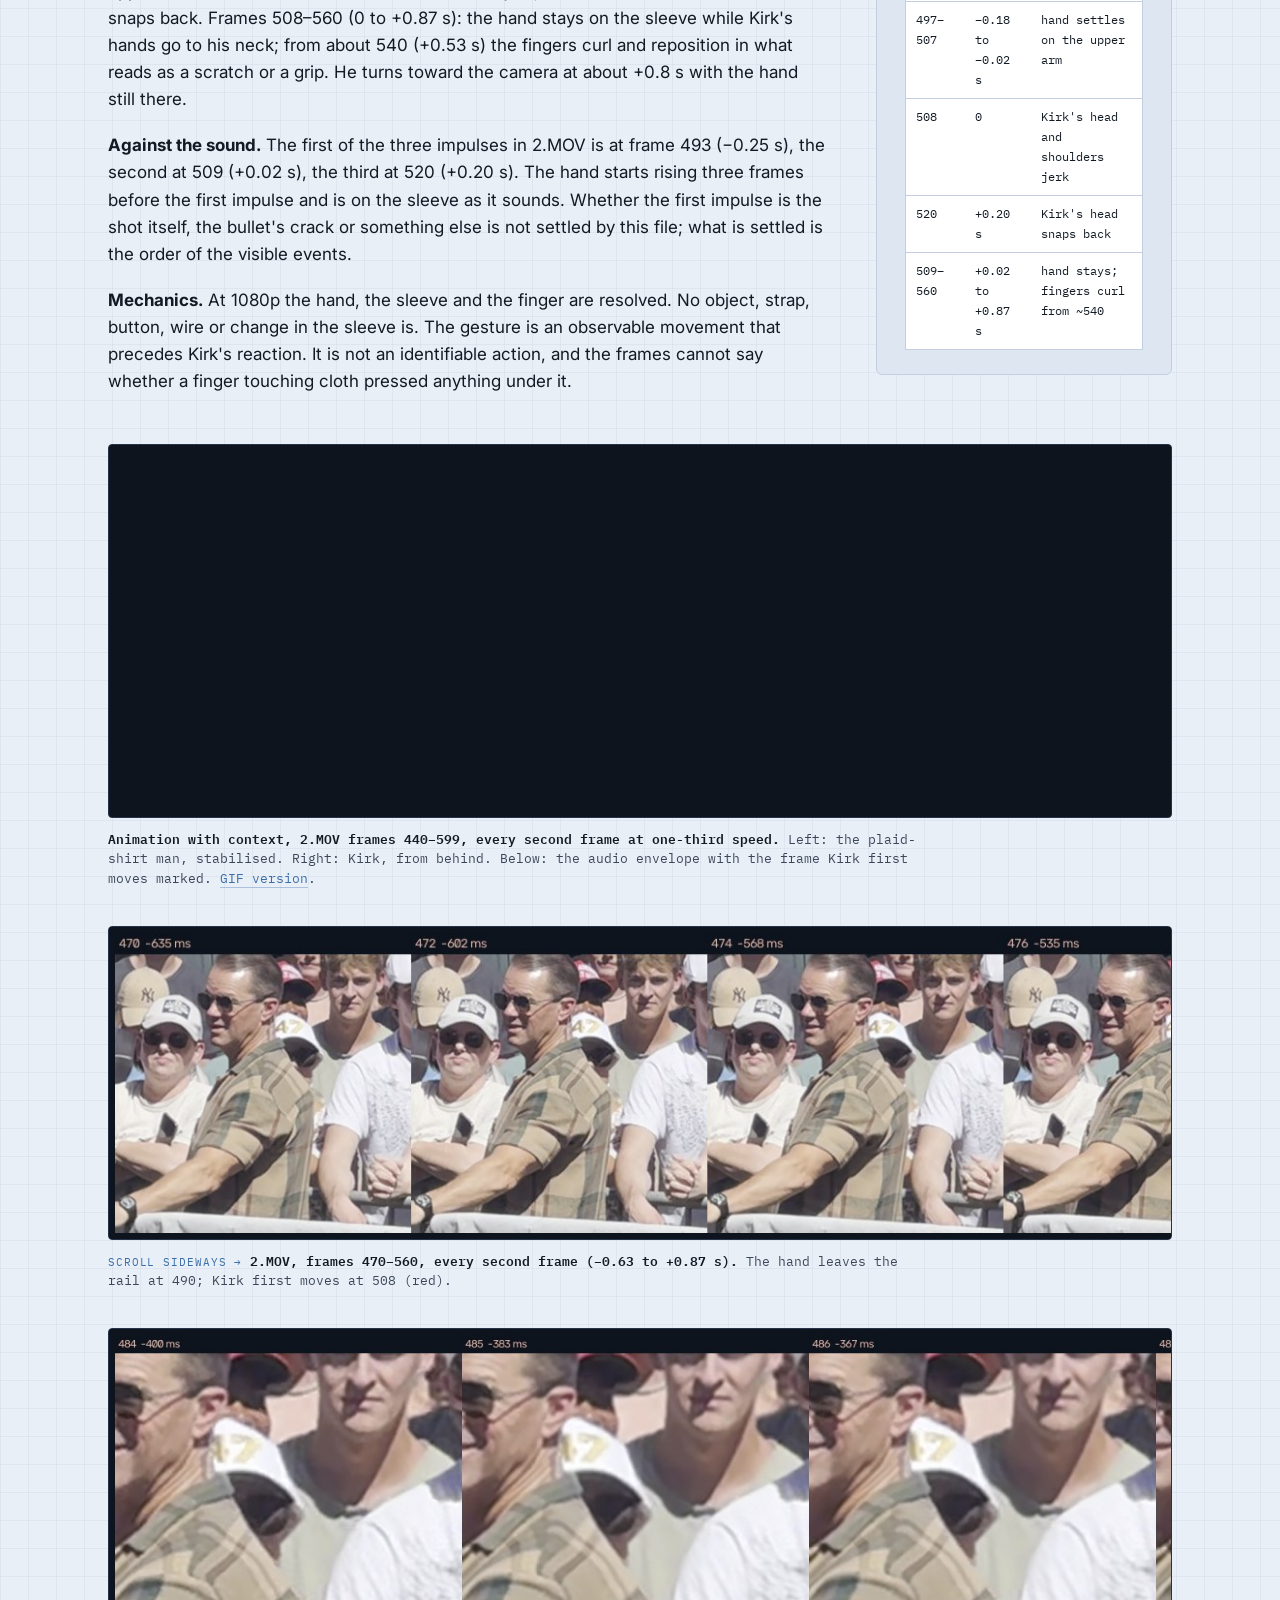
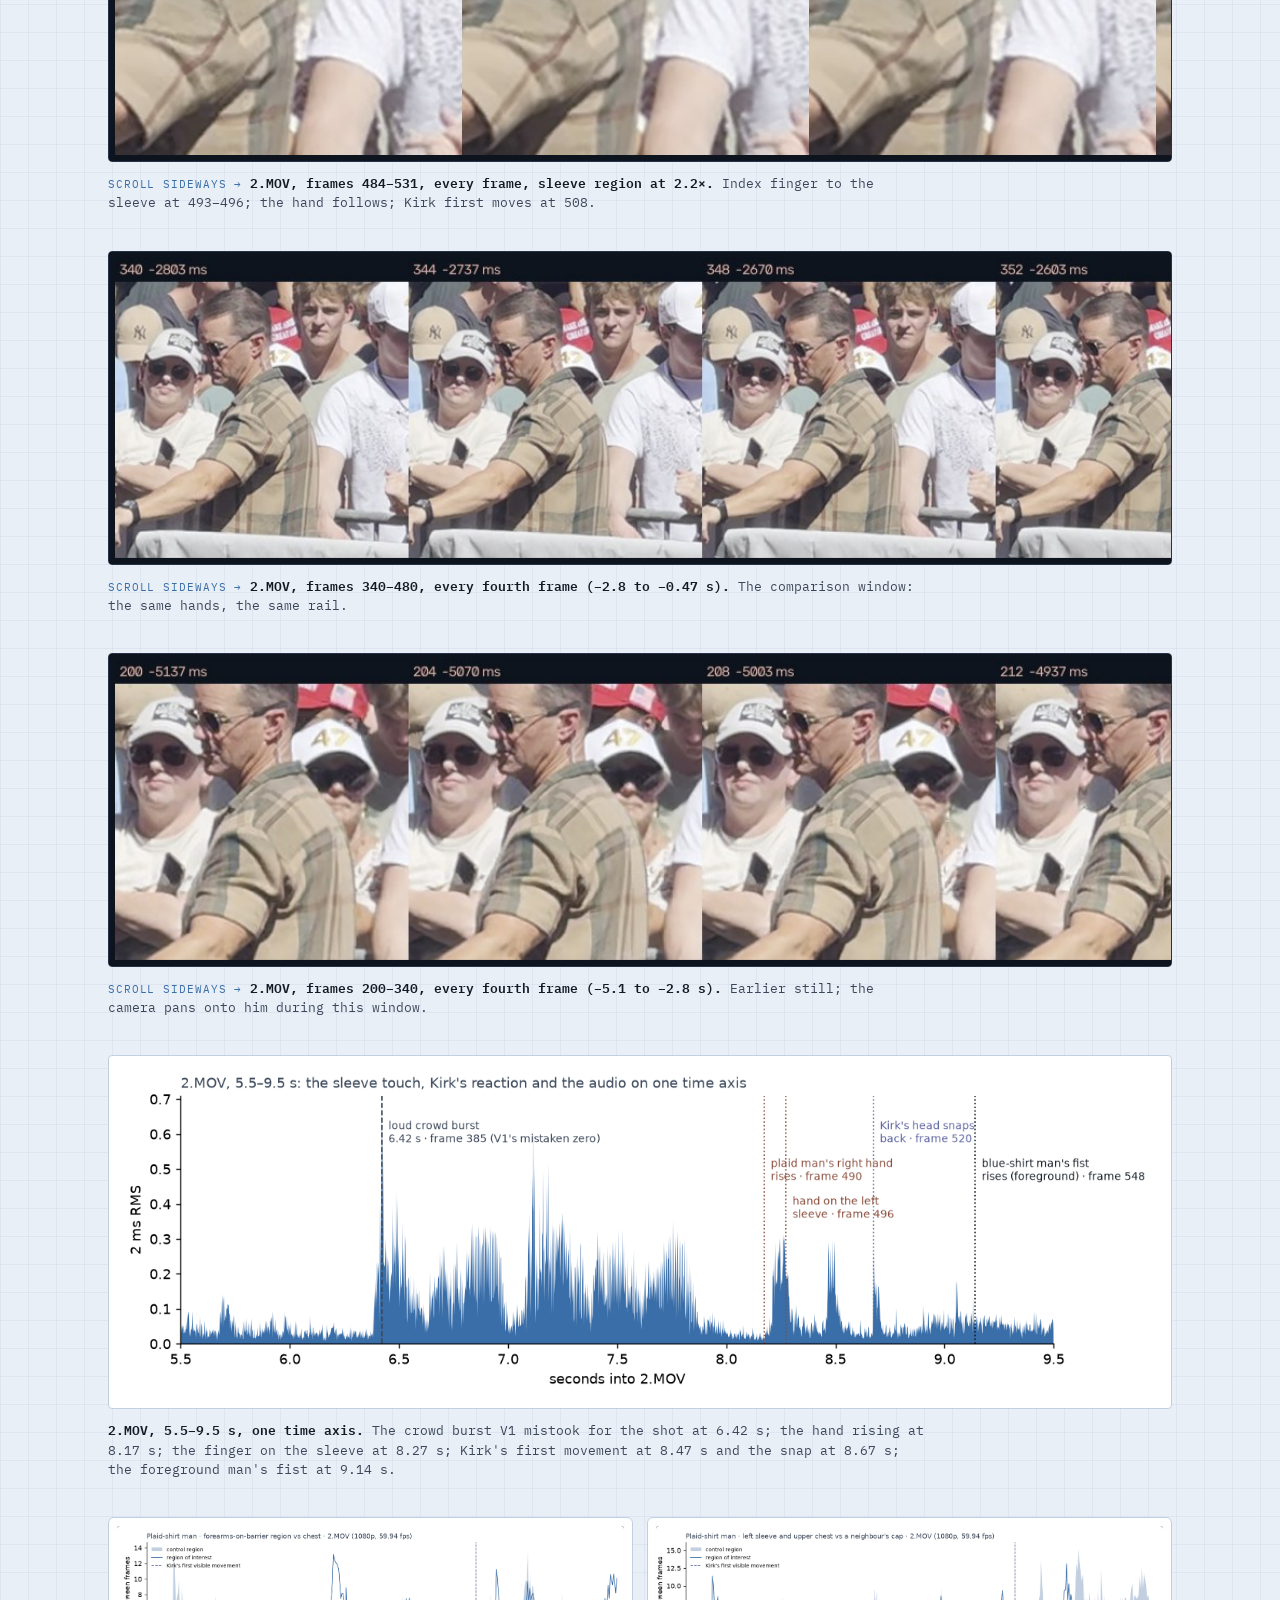
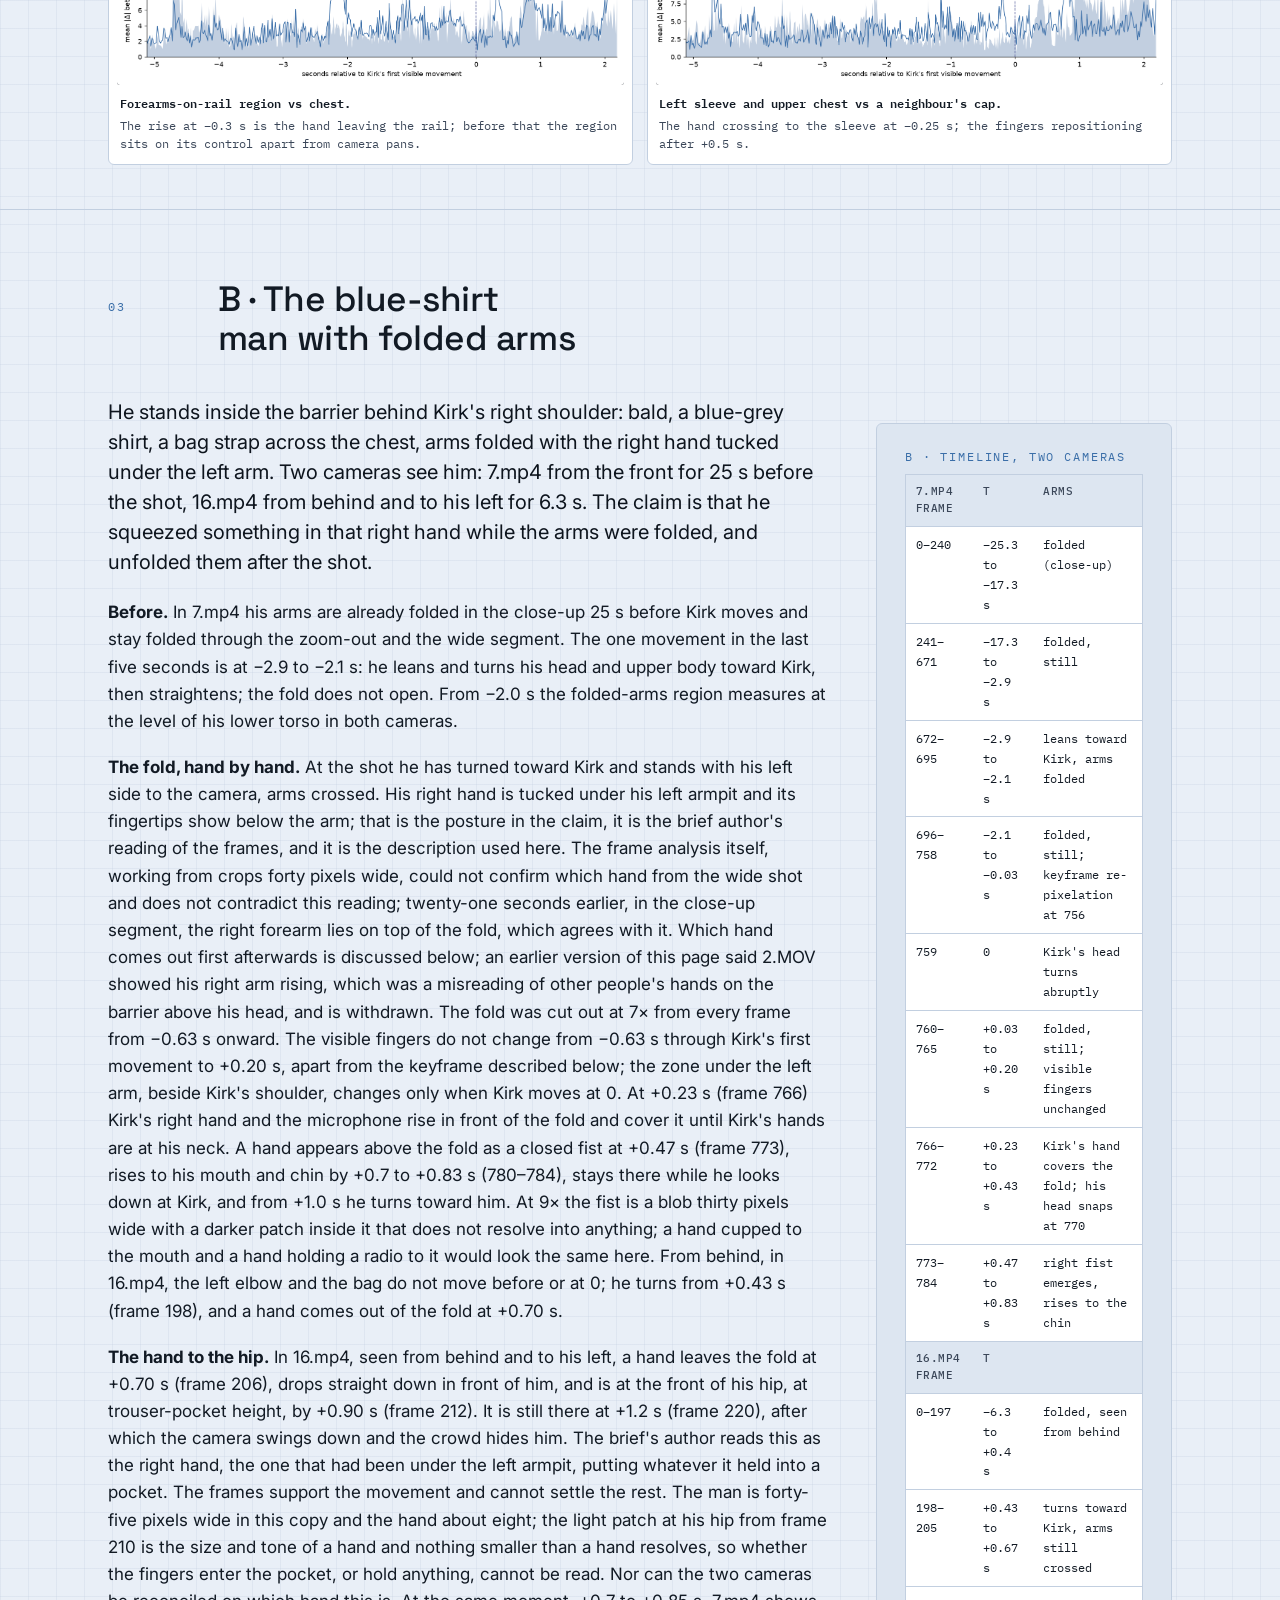
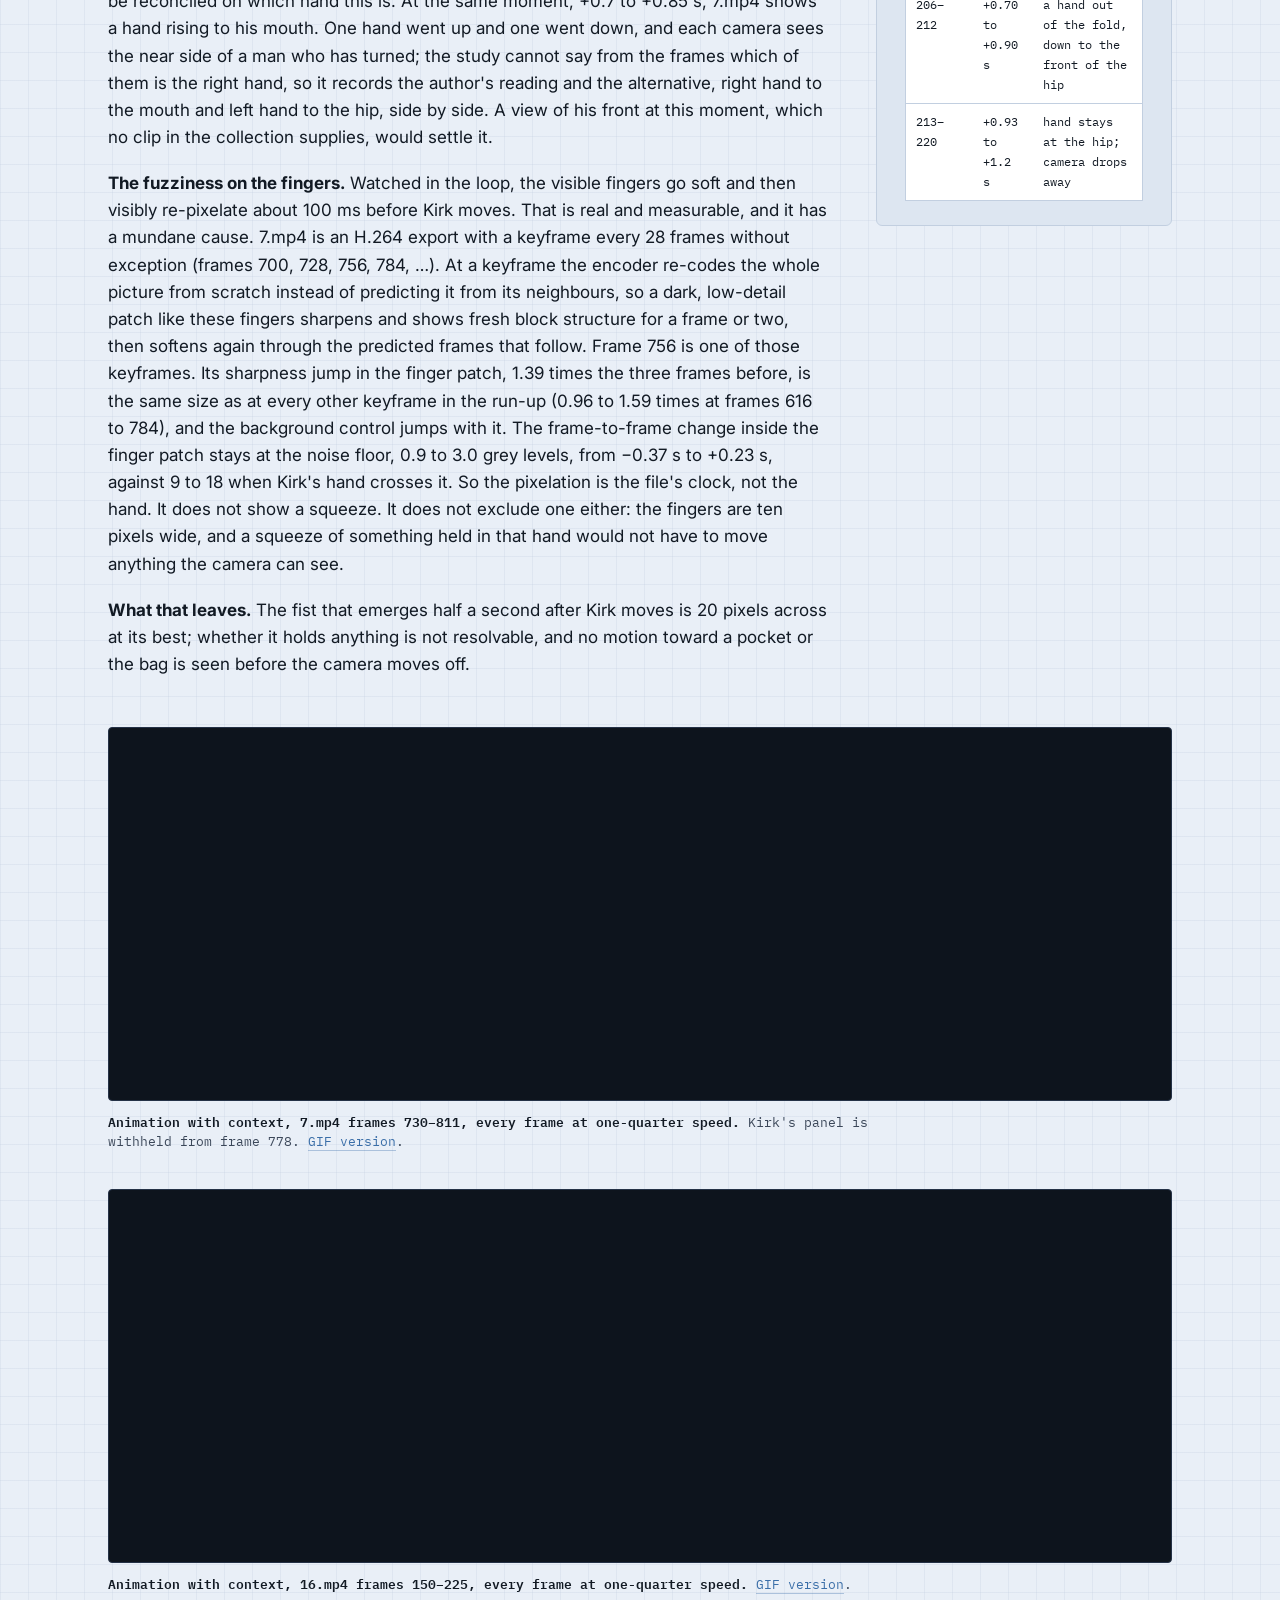
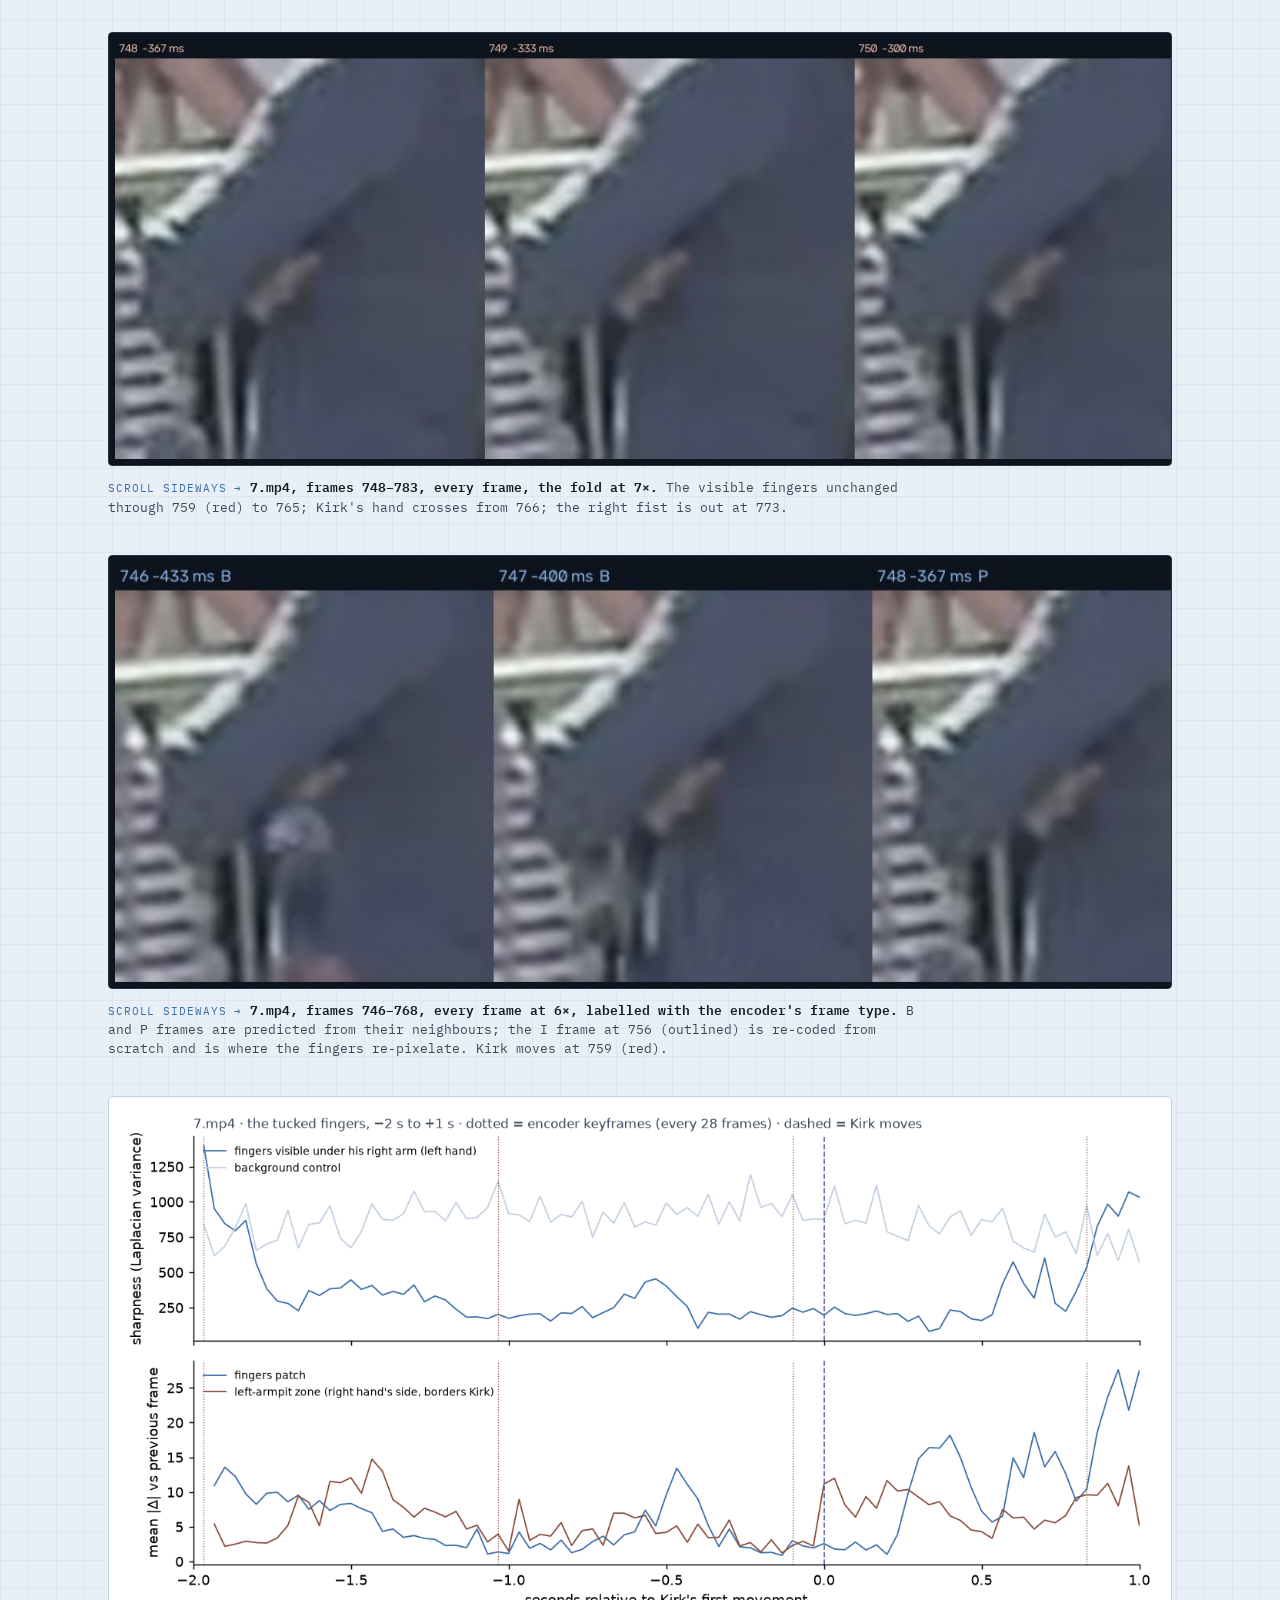
==== commit 259fe74c: "Study 01: loop and analysis of the hand going to the hip in 16.mp4; withdraw the 2.MOV right-arm cla" ====
--- a/docs/s1/index.html
+++ b/docs/s1/index.html
@@ -36,7 +36,7 @@
     <p class="lede">Zero on this page is the first frame in which Kirk's head and shoulders move abruptly: frame 508 of 2.MOV, 185 of 16.mp4, 759 of 7.mp4. A larger backward snap of the head follows 0.2 to 0.37 s later. The plaid-shirt man's right hand leaves the barrier rail 0.30 s before that first frame and his index finger is on his left sleeve 0.20 s before it. The blue-shirt man's arms are crossed through it with his left side to the camera, his right hand tucked under his left armpit and its fingertips showing; those fingertips are unchanged through it, and the right hand comes out of the fold as a fist 0.47 s after it.</p>
     <div class="ledger">
       <div class="row"><div class="k">A · plaid shirt</div><div>Behind the barrier, sunglasses. Both hands on the rail from frame 180 (−5.5 s) to frame 489. The right hand rises across his chest at frame 490 (−0.30 s), the index finger reaches the left sleeve at frame 496 (−0.20 s), the hand settles on the upper arm by 500 (−0.13 s) and stays there through Kirk's reaction and the crowd's. The timing part of the claim holds: the contact precedes Kirk's first movement by 0.2 s, and the hand starts rising 50 ms before the first impulse in the audio. What the frames do not show is a button, a strap, a device or any change in the sleeve; at 1080p the fingers and the cloth are resolved and nothing else is. <span class="tag supported">contact before the shot: supported</span> <span class="tag open">a press: not resolvable</span></div></div>
-      <div class="row"><div class="k">B · blue shirt</div><div>Inside the barrier behind Kirk's right shoulder, arms folded with the right hand under the left arm for at least 17 s before the shot in 7.mp4 and 6.3 s in 16.mp4. He stands with his left side to the camera, arms crossed, the right hand tucked under the left armpit with its fingertips showing below the arm. That is the brief author's reading of the posture and it is adopted here; the frame analysis, working from crops forty pixels wide, could not confirm the hand on its own and does not contradict it. The fold is watched frame by frame at 7× from −0.63 s. The visible fingertips do not change through Kirk's first movement and for 0.2 s after it, apart from a re-pixelation at frame 756, 100 ms before Kirk moves, which is an encoder keyframe on the file's fixed 28-frame cycle. At +0.23 s Kirk's own hand rises in front of the fold; the right hand comes out of it as a closed fist at +0.47 s (frame 773), rises to his mouth and chin by +0.8 s, and he turns; in 16.mp4 he drops both hands at +0.43 s to +0.7 s. A squeeze is neither seen nor excluded, and nothing in the fist resolves. No object is resolvable in the fist. <span class="tag open">squeeze: not observable</span> <span class="tag unsupported">object put away: not seen</span></div></div>
+      <div class="row"><div class="k">B · blue shirt</div><div>Inside the barrier behind Kirk's right shoulder, arms folded with the right hand under the left arm for at least 17 s before the shot in 7.mp4 and 6.3 s in 16.mp4. He stands with his left side to the camera, arms crossed, the right hand tucked under the left armpit with its fingertips showing below the arm. That is the brief author's reading of the posture and it is adopted here; the frame analysis, working from crops forty pixels wide, could not confirm the hand on its own and does not contradict it. The fold is watched frame by frame at 7× from −0.63 s. The visible fingertips do not change through Kirk's first movement and for 0.2 s after it, apart from a re-pixelation at frame 756, 100 ms before Kirk moves, which is an encoder keyframe on the file's fixed 28-frame cycle. At +0.23 s Kirk's own hand rises in front of the fold; a hand comes out of it as a closed fist at +0.47 s (frame 773) and rises to his mouth by +0.8 s; in 16.mp4 a hand comes out at +0.70 s and goes down to the front of his hip by +0.90 s, where the author reads it as putting something in a pocket. One hand went up and one went down; the frames cannot settle which is the right one, and neither the fist nor the hand at the hip resolves anything smaller than a hand. A squeeze is neither seen nor excluded. No object is resolvable in the fist. <span class="tag open">squeeze: not observable</span> <span class="tag unsupported">object put away: not seen</span></div></div>
       <div class="row"><div class="k">A2 · white polo</div><div>The man the study first mistook for A: white polo, white cap, inside the barrier at Kirk's right. His right hand at his left shoulder holds a phone, from −4.0 s through the shot to +0.9 s, seen from two cameras. Kept as a control on the method. <span class="tag supported">object identified: a phone</span></div></div>
       <div class="row"><div class="k">Time zero</div><div>The three clips are aligned to each other by their speech and crowd sound; the frame in which Kirk first moves lands within 0.05 s of that alignment in every clip. The same three audio impulses sit in the same places relative to it in all three files, the first of them 50 to 70 ms after it. <a href="#timezero">Details.</a></div></div>
       <div class="row"><div class="k">Level reached</div><div>Observable movements: catalogued per frame. Identifiable action: a phone (A2); nothing for A; unobservable for B. Purpose: not addressed.</div></div>
@@ -60,6 +60,7 @@
   <div class="gal paired">
     <figure class="anim"><div class="frame dark"><video autoplay loop muted playsinline preload="auto" src="img/closeup_blue_front_v3.mp4" aria-label="Loop of the blue-shirt man from the front, 7.mp4, from 0.63 s before to 1.07 s after Kirk's first abrupt movement"></video></div><figcaption><b>B · 7.mp4 frames 740–791, every frame, from the front.</b> Folded through 0; Kirk's hand rises across the bottom of the frame from +0.23 s; the right fist appears at +0.47 s. <a href="img/closeup_blue_front_v3.gif">GIF</a></figcaption></figure>
     <figure class="anim"><div class="frame dark"><video autoplay loop muted playsinline preload="auto" src="img/closeup_blue_pocket_v4.mp4" aria-label="Loop of the pocket under the blue-shirt man's folded left arm, magnified"></video></div><figcaption><b>B · the right hand's fingertips under the left armpit at 6.5×, frames 740–783.</b> His left side is to the camera; the right hand is tucked under the left armpit with its fingertips showing below the arm. The amber mark is frame 756, an encoder keyframe 100 ms before Kirk moves: the fingers visibly re-pixelate there, and <a href="#fuzz">the section below</a> shows why. Unchanged otherwise through 0 and for 0.2 s after; covered by Kirk's hand from +0.23 s; the right fist is out by +0.47 s. <a href="img/closeup_blue_pocket_v4.gif">GIF</a></figcaption></figure>
+    <figure class="anim"><div class="frame dark"><video autoplay loop muted playsinline preload="auto" src="img/closeup_blue_hip_v1.mp4" aria-label="Loop of the blue-shirt man in 16.mp4 from 0.2 s before Kirk moves to 1.3 s after: a hand comes out of the fold and goes down to his hip"></video></div><figcaption><b>B · 16.mp4 frames 178–223, every frame, from behind and to his left.</b> Arms crossed through 0; a hand comes out of the fold at +0.70 s (amber, frame 206) and is at the front of his hip by +0.90 s (frame 212), where it stays until the camera drops away at +1.3 s. The brief's author reads this as the right hand putting away what it held under the arm; <a href="#hip">what the frames can and cannot say about that</a>. <a href="img/closeup_blue_hip_v1.gif">GIF</a></figcaption></figure>
   </div>
 </div></section>
 
@@ -134,7 +135,8 @@
   <div class="prose">
     <p class="lede">He stands inside the barrier behind Kirk's right shoulder: bald, a blue-grey shirt, a bag strap across the chest, arms folded with the right hand tucked under the left arm. Two cameras see him: 7.mp4 from the front for 25 s before the shot, 16.mp4 from behind and to his left for 6.3 s. The claim is that he squeezed something in that right hand while the arms were folded, and unfolded them after the shot.</p>
     <p><b>Before.</b> In 7.mp4 his arms are already folded in the close-up 25 s before Kirk moves and stay folded through the zoom-out and the wide segment. The one movement in the last five seconds is at −2.9 to −2.1 s: he leans and turns his head and upper body toward Kirk, then straightens; the fold does not open. From −2.0 s the folded-arms region measures at the level of his lower torso in both cameras.</p>
-    <p><b>The fold, hand by hand.</b> At the shot he has turned toward Kirk and stands with his left side to the camera, arms crossed. His right hand is tucked under his left armpit and its fingertips show below the arm; that is the posture in the claim, it is the brief author's reading of the frames, and it is the description used here. The frame analysis itself, working from crops forty pixels wide, could not confirm which hand from the wide shot and does not contradict this reading; twenty-one seconds earlier, in the close-up segment, the right forearm lies on top of the fold, which agrees with it. The hand that comes out afterwards is the right one: from behind, in 2.MOV, it is his right arm that rises at +0.67 s, and in 7.mp4 the fist emerges from the fold. The fold was cut out at 7× from every frame from −0.63 s onward. The visible fingers do not change from −0.63 s through Kirk's first movement to +0.20 s, apart from the keyframe described below; the zone under the left arm, beside Kirk's shoulder, changes only when Kirk moves at 0. At +0.23 s (frame 766) Kirk's right hand and the microphone rise in front of the fold and cover it until Kirk's hands are at his neck. The right hand appears above the fold as a closed fist at +0.47 s (frame 773), rises to his mouth and chin by +0.7 to +0.83 s (780–784), stays there while he looks down at Kirk, and from +1.0 s he turns toward him. At 9× the fist is a blob thirty pixels wide with a darker patch inside it that does not resolve into anything; a hand cupped to the mouth and a hand holding a radio to it would look the same here. From behind, in 16.mp4, the left elbow and the bag do not move before or at 0; he turns and drops both hands between +0.43 s and +0.7 s (frames 198–206) and steps toward Kirk.</p>
+    <p><b>The fold, hand by hand.</b> At the shot he has turned toward Kirk and stands with his left side to the camera, arms crossed. His right hand is tucked under his left armpit and its fingertips show below the arm; that is the posture in the claim, it is the brief author's reading of the frames, and it is the description used here. The frame analysis itself, working from crops forty pixels wide, could not confirm which hand from the wide shot and does not contradict this reading; twenty-one seconds earlier, in the close-up segment, the right forearm lies on top of the fold, which agrees with it. Which hand comes out first afterwards is discussed below; an earlier version of this page said 2.MOV showed his right arm rising, which was a misreading of other people's hands on the barrier above his head, and is withdrawn. The fold was cut out at 7× from every frame from −0.63 s onward. The visible fingers do not change from −0.63 s through Kirk's first movement to +0.20 s, apart from the keyframe described below; the zone under the left arm, beside Kirk's shoulder, changes only when Kirk moves at 0. At +0.23 s (frame 766) Kirk's right hand and the microphone rise in front of the fold and cover it until Kirk's hands are at his neck. A hand appears above the fold as a closed fist at +0.47 s (frame 773), rises to his mouth and chin by +0.7 to +0.83 s (780–784), stays there while he looks down at Kirk, and from +1.0 s he turns toward him. At 9× the fist is a blob thirty pixels wide with a darker patch inside it that does not resolve into anything; a hand cupped to the mouth and a hand holding a radio to it would look the same here. From behind, in 16.mp4, the left elbow and the bag do not move before or at 0; he turns from +0.43 s (frame 198), and a hand comes out of the fold at +0.70 s.</p>
+    <p id="hip"><b>The hand to the hip.</b> In 16.mp4, seen from behind and to his left, a hand leaves the fold at +0.70 s (frame 206), drops straight down in front of him, and is at the front of his hip, at trouser-pocket height, by +0.90 s (frame 212). It is still there at +1.2 s (frame 220), after which the camera swings down and the crowd hides him. The brief's author reads this as the right hand, the one that had been under the left armpit, putting whatever it held into a pocket. The frames support the movement and cannot settle the rest. The man is forty-five pixels wide in this copy and the hand about eight; the light patch at his hip from frame 210 is the size and tone of a hand and nothing smaller than a hand resolves, so whether the fingers enter the pocket, or hold anything, cannot be read. Nor can the two cameras be reconciled on which hand this is. At the same moment, +0.7 to +0.85 s, 7.mp4 shows a hand rising to his mouth. One hand went up and one went down, and each camera sees the near side of a man who has turned; the study cannot say from the frames which of them is the right hand, so it records the author's reading and the alternative, right hand to the mouth and left hand to the hip, side by side. A view of his front at this moment, which no clip in the collection supplies, would settle it.</p>
     <p id="fuzz"><b>The fuzziness on the fingers.</b> Watched in the loop, the visible fingers go soft and then visibly re-pixelate about 100 ms before Kirk moves. That is real and measurable, and it has a mundane cause. 7.mp4 is an H.264 export with a keyframe every 28 frames without exception (frames 700, 728, 756, 784, …). At a keyframe the encoder re-codes the whole picture from scratch instead of predicting it from its neighbours, so a dark, low-detail patch like these fingers sharpens and shows fresh block structure for a frame or two, then softens again through the predicted frames that follow. Frame 756 is one of those keyframes. Its sharpness jump in the finger patch, 1.39 times the three frames before, is the same size as at every other keyframe in the run-up (0.96 to 1.59 times at frames 616 to 784), and the background control jumps with it. The frame-to-frame change inside the finger patch stays at the noise floor, 0.9 to 3.0 grey levels, from −0.37 s to +0.23 s, against 9 to 18 when Kirk's hand crosses it. So the pixelation is the file's clock, not the hand. It does not show a squeeze. It does not exclude one either: the fingers are ten pixels wide, and a squeeze of something held in that hand would not have to move anything the camera can see.</p>
     <p><b>What that leaves.</b> The fist that emerges half a second after Kirk moves is 20 pixels across at its best; whether it holds anything is not resolvable, and no motion toward a pocket or the bag is seen before the camera moves off.</p>
   </div>
@@ -153,7 +155,9 @@
         <tr><td>773–784</td><td>+0.47 to +0.83 s</td><td>right fist emerges, rises to the chin</td></tr>
         <tr><th>16.mp4 frame</th><th>t</th><th></th></tr>
         <tr><td>0–197</td><td>−6.3 to +0.4 s</td><td>folded, seen from behind</td></tr>
-        <tr><td>198–206</td><td>+0.43 to +0.7 s</td><td>turns, unfolds, hands down</td></tr>
+        <tr><td>198–205</td><td>+0.43 to +0.67 s</td><td>turns toward Kirk, arms still crossed</td></tr>
+        <tr><td>206–212</td><td>+0.70 to +0.90 s</td><td>a hand out of the fold, down to the front of the hip</td></tr>
+        <tr><td>213–220</td><td>+0.93 to +1.2 s</td><td>hand stays at the hip; camera drops away</td></tr>
       </table>
     </div>
   </aside>
@@ -166,7 +170,7 @@
   <figure class="film"><div class="frame dark tall"><a href="img/k3blue_shot.jpg" style="border:0"><img src="img/k3blue_shot.jpg" alt="Frames 745 to 776 of 7.mp4, every frame, the blue-shirt man stabilised at 3x" loading="lazy"></a></div><figcaption><b>7.mp4, frames 745–776, every frame, 3×.</b> The fold through Kirk's first movement at 759 (red) and his snap at 770.</figcaption></figure>
   <figure class="film"><div class="frame dark tall"><a href="img/k3blue_fist.jpg" style="border:0"><img src="img/k3blue_fist.jpg" alt="Frames 772 to 810 of 7.mp4, every second frame, magnified 5x on the right hand" loading="lazy"></a></div><figcaption><b>7.mp4, frames 772–810, every second frame, 5×.</b> The right hand at its largest: a closed fist.</figcaption></figure>
   <figure class="film"><div class="frame dark"><a href="img/k3blue_after.jpg" style="border:0"><img src="img/k3blue_after.jpg" alt="Frames 770 to 810 of 7.mp4, every second frame, the blue-shirt man after Kirk moves" loading="lazy"></a></div><figcaption><b>7.mp4, frames 770–810, every second frame.</b> Fist to the chin, then the turn toward Kirk. Cropped to exclude Kirk.</figcaption></figure>
-  <figure class="film"><div class="frame dark tall"><a href="img/k2blue_shot.jpg" style="border:0"><img src="img/k2blue_shot.jpg" alt="Frames 170 to 215 of 16.mp4, every frame, the blue-shirt man from behind" loading="lazy"></a></div><figcaption><b>16.mp4, frames 170–215, every frame, 3×.</b> From behind: nothing on his left side changes before or at 185 (red); he turns from 198.</figcaption></figure>
+  <figure class="film"><div class="frame dark tall"><a href="img/k2blue_shot.jpg" style="border:0"><img src="img/k2blue_shot.jpg" alt="Frames 170 to 215 of 16.mp4, every frame, the blue-shirt man from behind" loading="lazy"></a></div><figcaption><b>16.mp4, frames 170–215, every frame, 3×.</b> From behind: nothing on his left side changes before or at 185 (red); he turns from 198; a hand drops from the fold at 206.</figcaption></figure>
   <figure class="film"><div class="frame dark tall"><a href="img/k2blue_pocket.jpg" style="border:0"><img src="img/k2blue_pocket.jpg" alt="Frames 176 to 209 of 16.mp4, every frame, the left elbow region at 5x" loading="lazy"></a></div><figcaption><b>16.mp4, frames 176–209, every frame, the elbow region at 5×.</b></figcaption></figure>
   <figure class="film"><div class="frame dark"><a href="img/k3blue_turn.jpg" style="border:0"><img src="img/k3blue_turn.jpg" alt="Frames 664 to 698 of 7.mp4, every second frame, the blue-shirt man leaning toward Kirk" loading="lazy"></a></div><figcaption><b>7.mp4, frames 664–698, every second frame (−3.2 to −2.0 s).</b> The only pre-shot movement in five seconds: a lean toward Kirk, arms folded.</figcaption></figure>
   <figure class="film"><div class="frame dark"><a href="img/k3blue_baseline.jpg" style="border:0"><img src="img/k3blue_baseline.jpg" alt="Frames 241 to 744 of 7.mp4, every eighth frame, the blue-shirt man stabilised" loading="lazy"></a></div><figcaption><b>7.mp4, frames 241–744, every eighth frame (−17.3 to −0.5 s).</b> The comparison window: the same fold, held.</figcaption></figure>
@@ -234,7 +238,7 @@
   <aside>
     <div class="dossier">
       <div class="eyebrow">Limitations</div>
-      <p>A hand out of view cannot be shown still. Only the fingertips of B's right hand are in view under his left armpit, and only their outline; they are unchanged through Kirk's first movement until Kirk's arm covers the fold at +0.23 s. The fist that follows is thirty pixels wide. The posture description follows the brief author's reading; the frame analysis could not independently confirm which hand from the wide shot.</p>
+      <p>A hand out of view cannot be shown still. Only the fingertips of B's right hand are in view under his left armpit, and only their outline; they are unchanged through Kirk's first movement until Kirk's arm covers the fold at +0.23 s. The fist that follows in 7.mp4 is thirty pixels wide; the hand at the hip in 16.mp4 is eight. Which hand each camera sees after the fold opens is not settled. The posture description follows the brief author's reading; the frame analysis could not independently confirm which hand from either wide shot.</p>
       <p>The anchor is a human reading of one frame per clip, cross-checked by audio alignment to about 0.05 s and by a second person's movement. It is the first visible effect, not the instant of firing.</p>
       <p>The plaid-shirt man is seen from one camera. Another angle on his hands would strengthen or weaken the reading; none was found in the collection.</p>
       <p>No blinded rating was run. The window of earlier behaviour is 5.5 s for A and 25 s for B.</p>
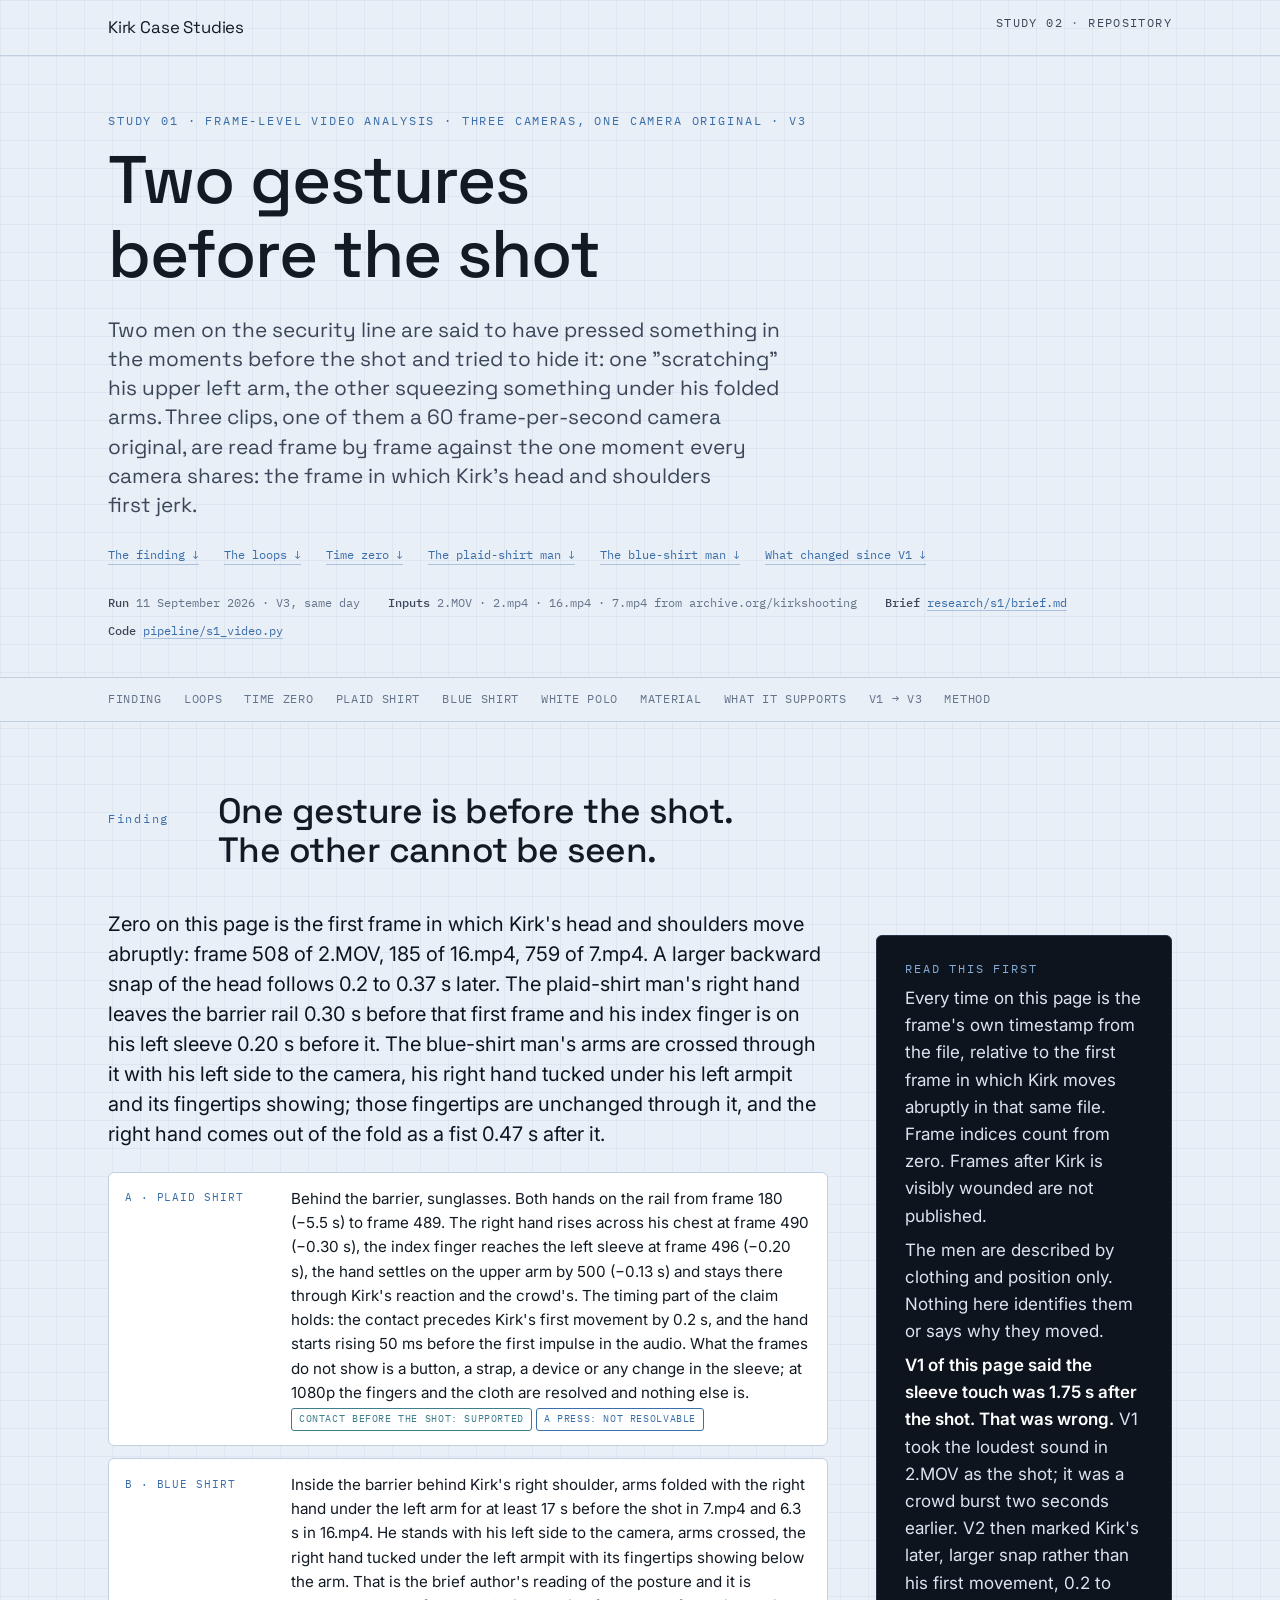
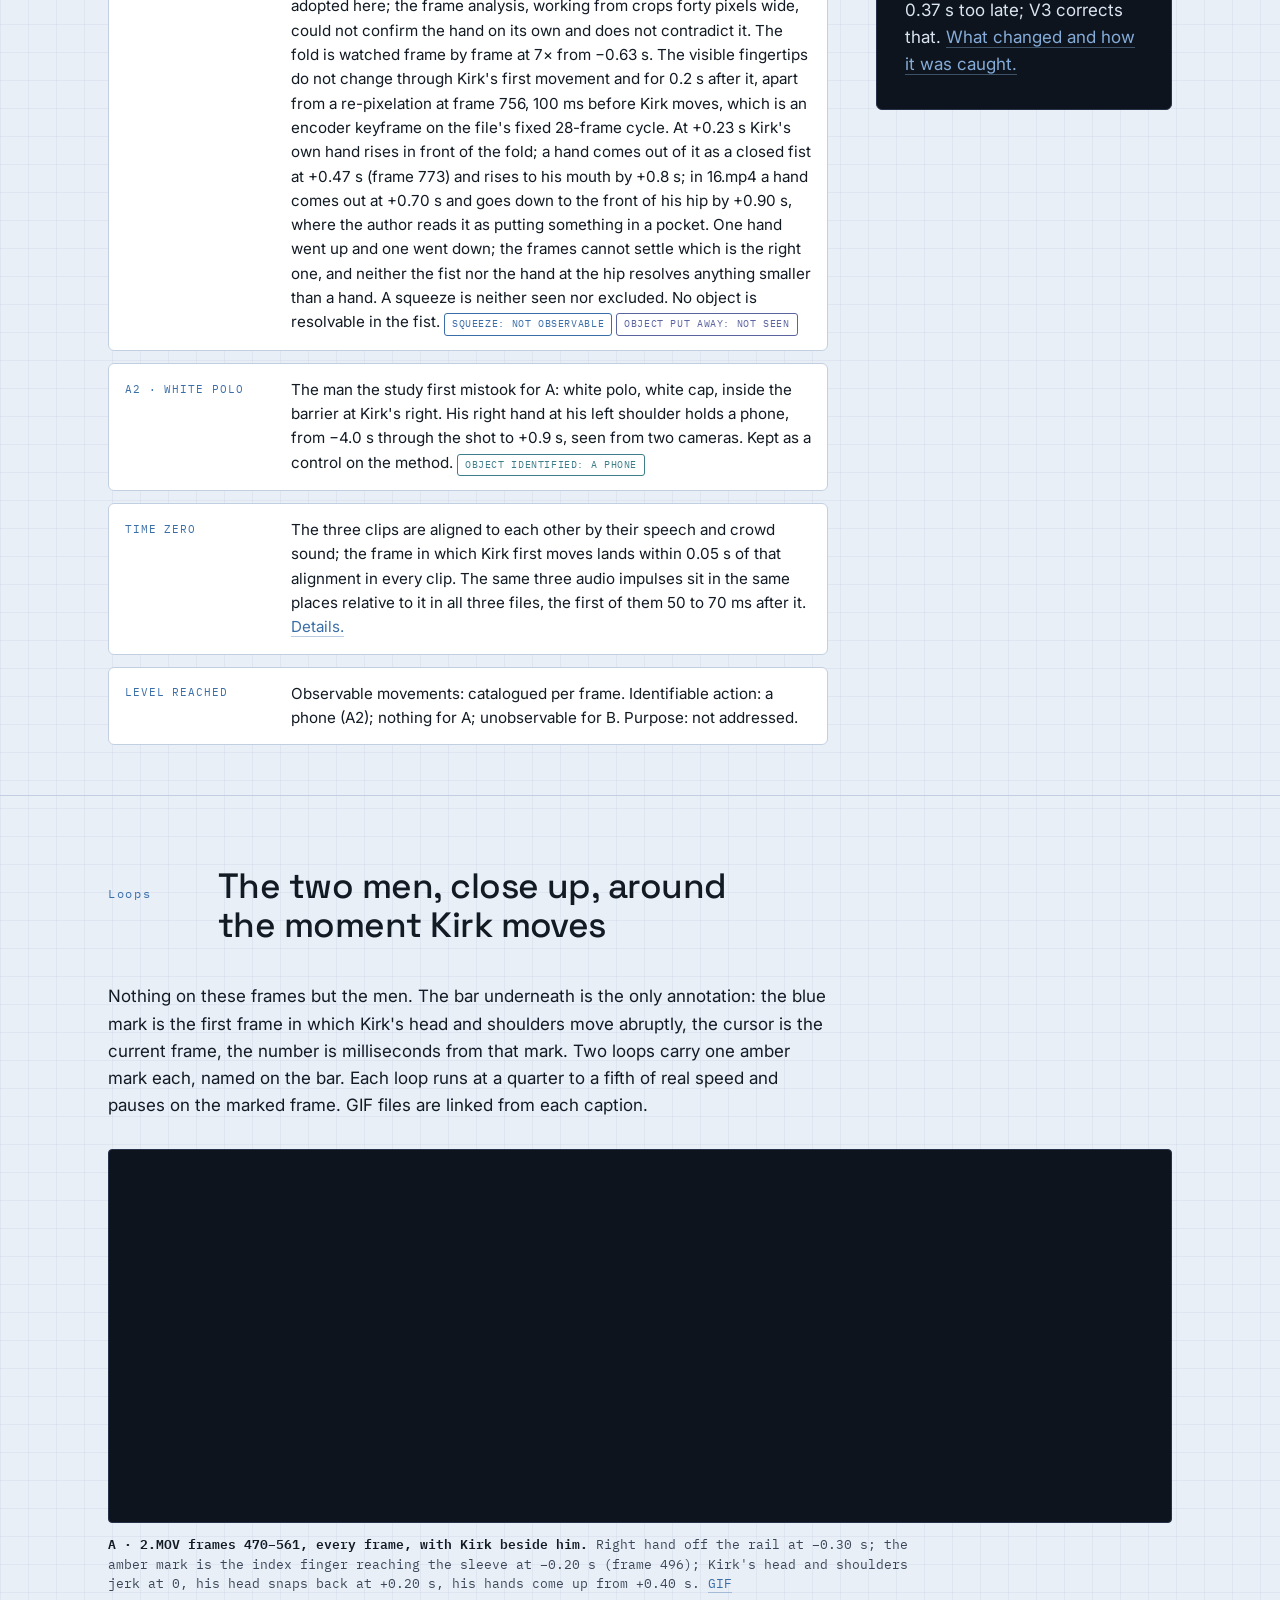
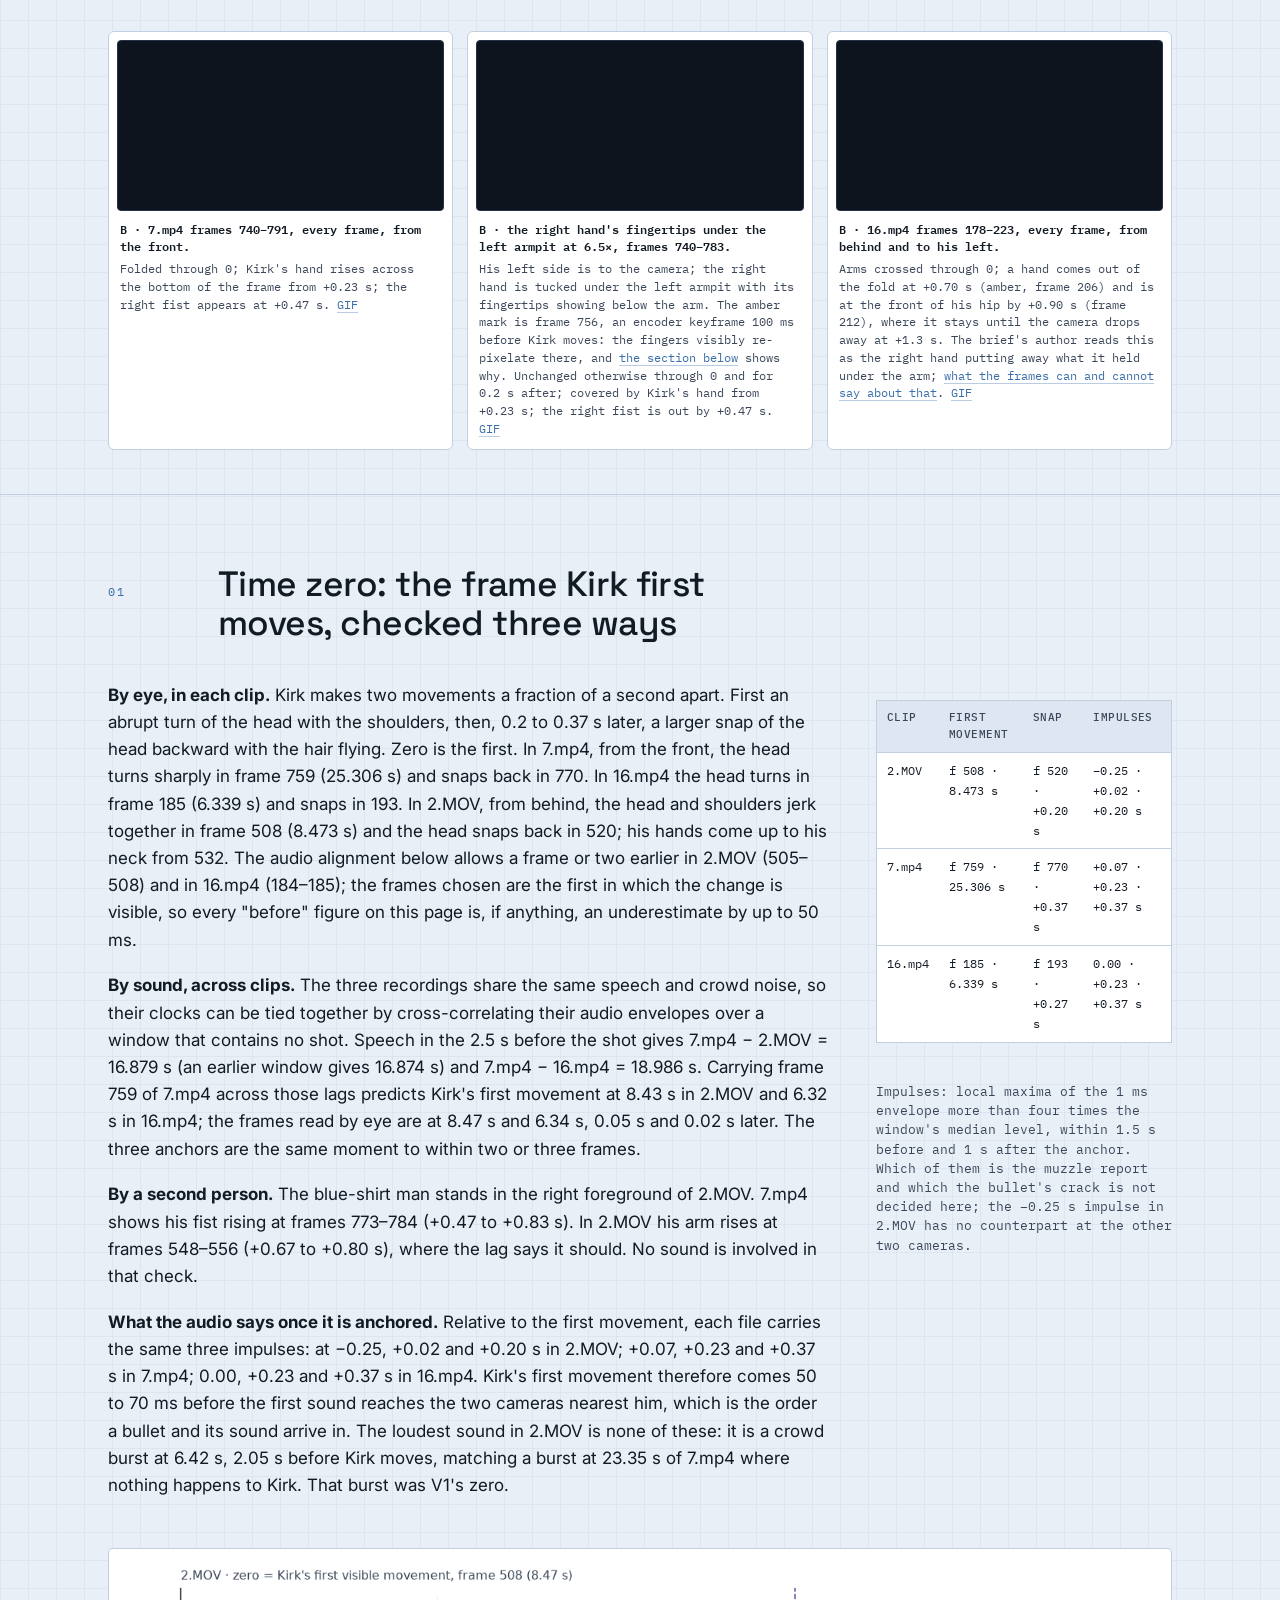
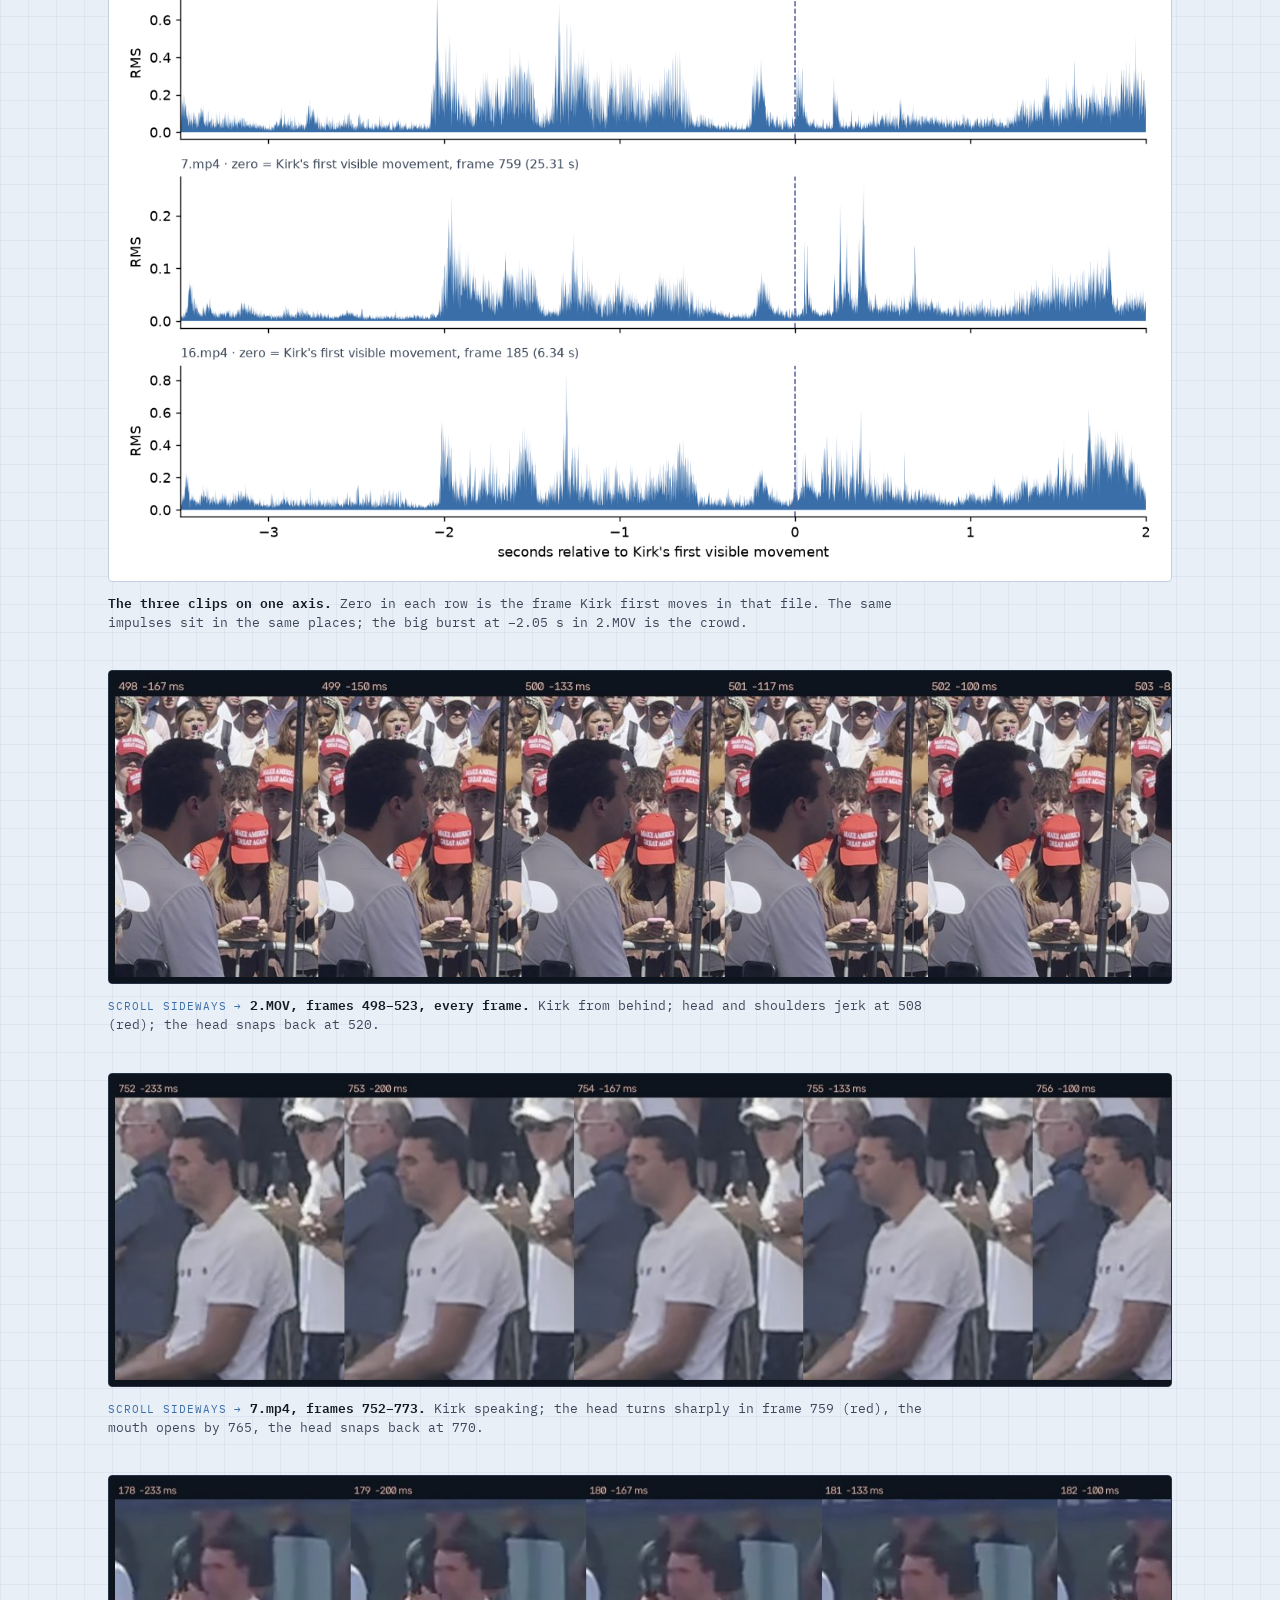
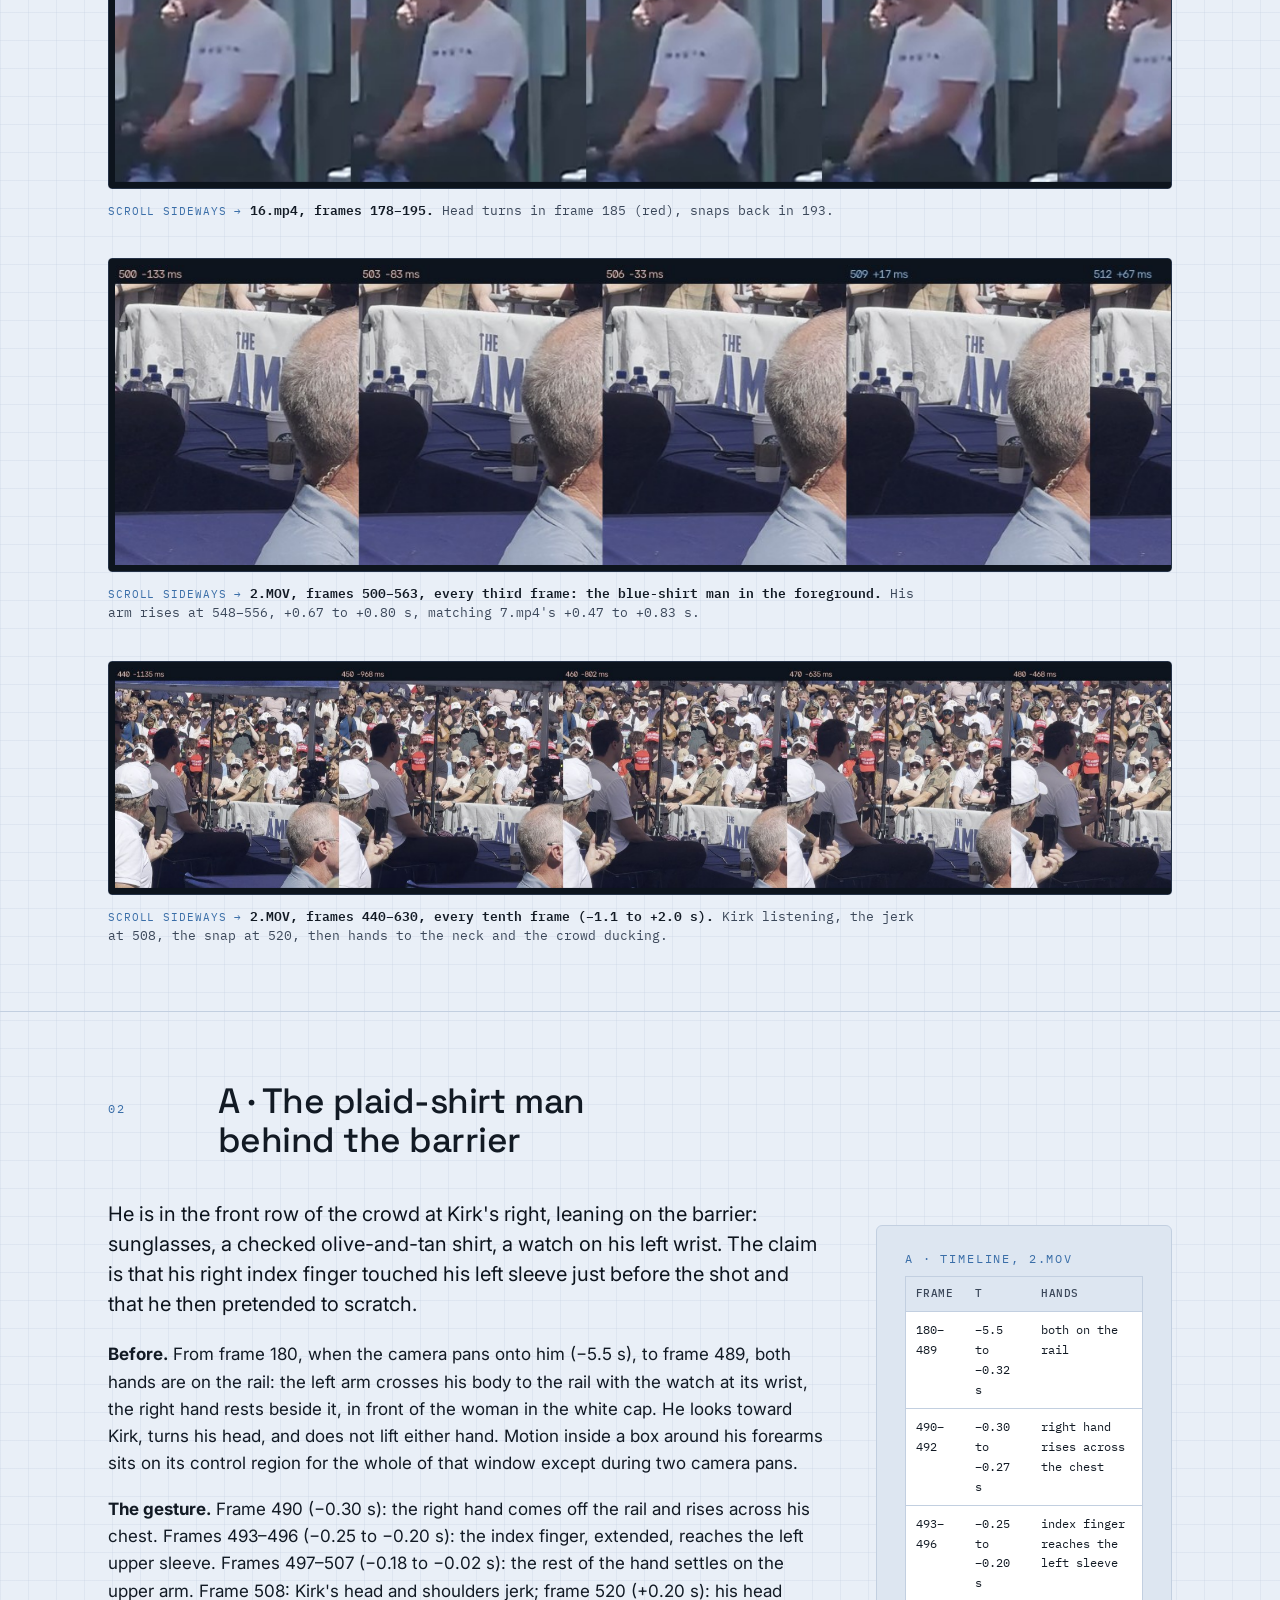
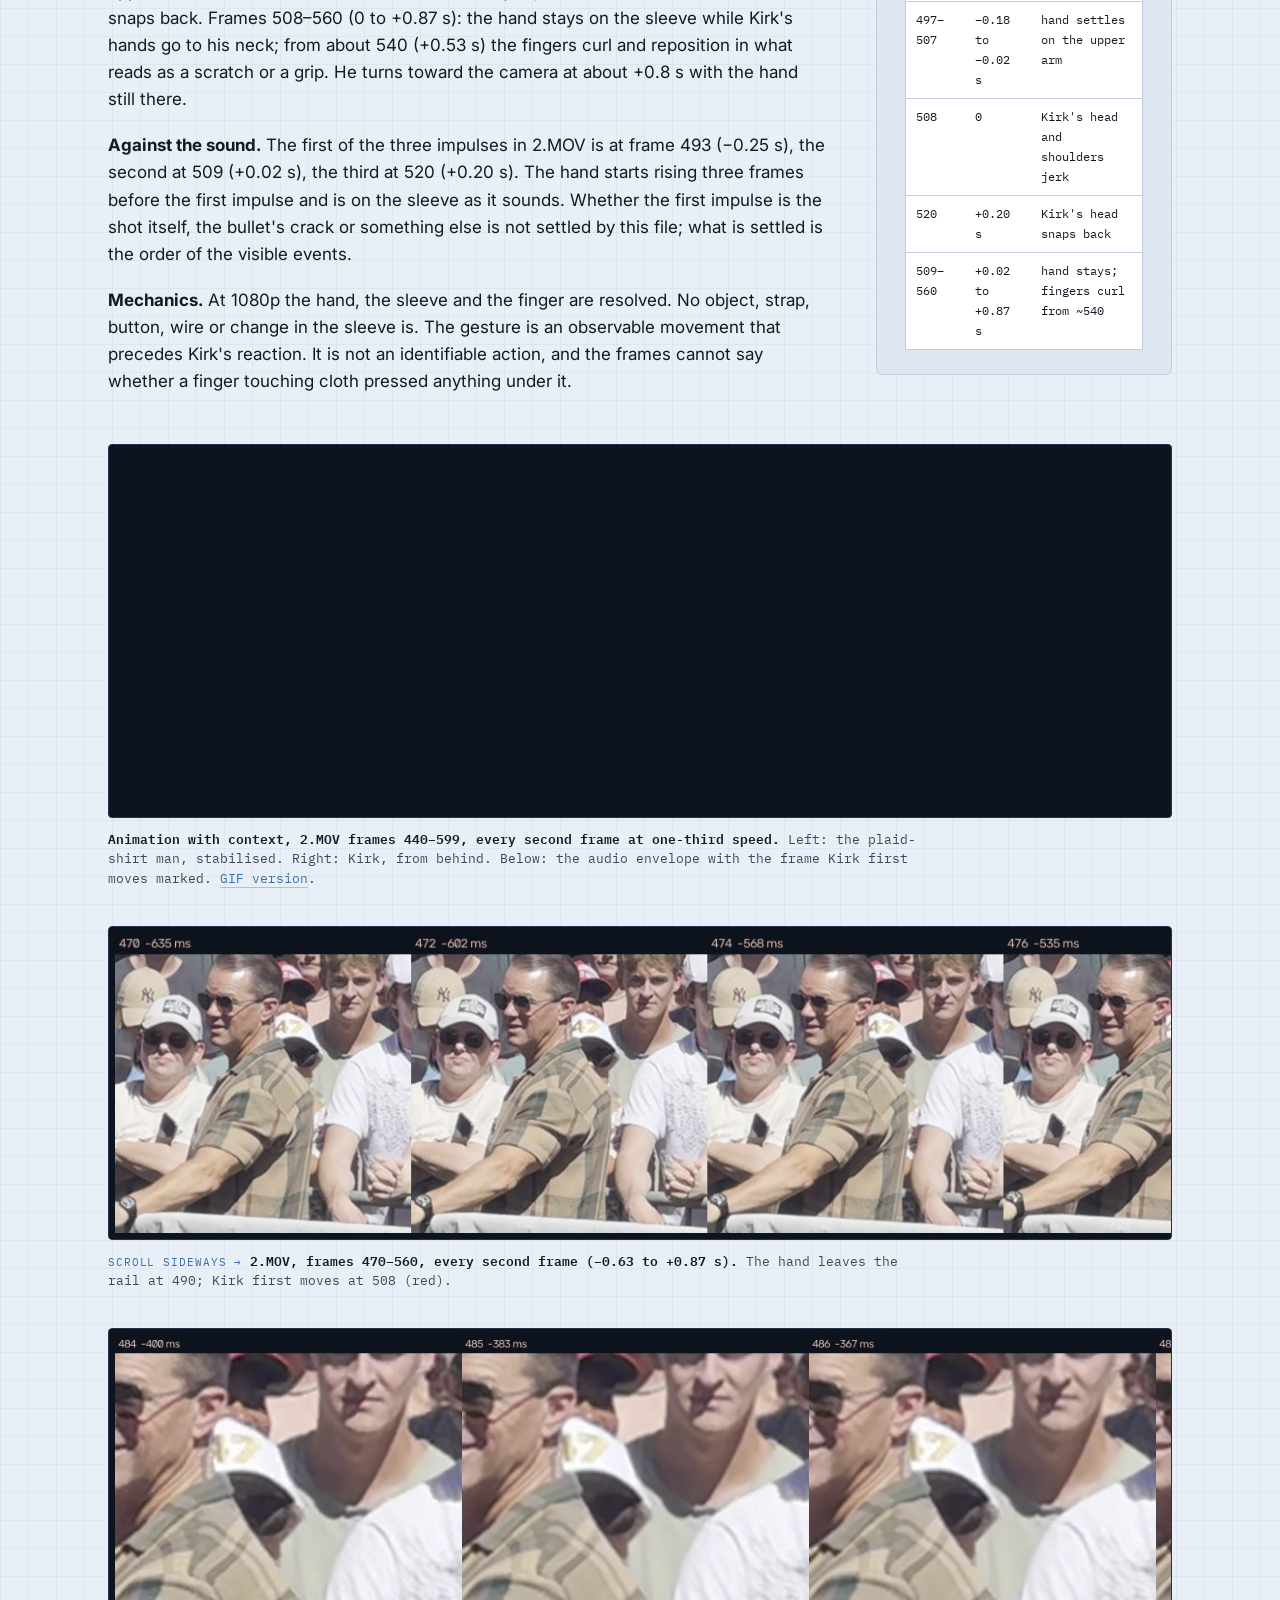
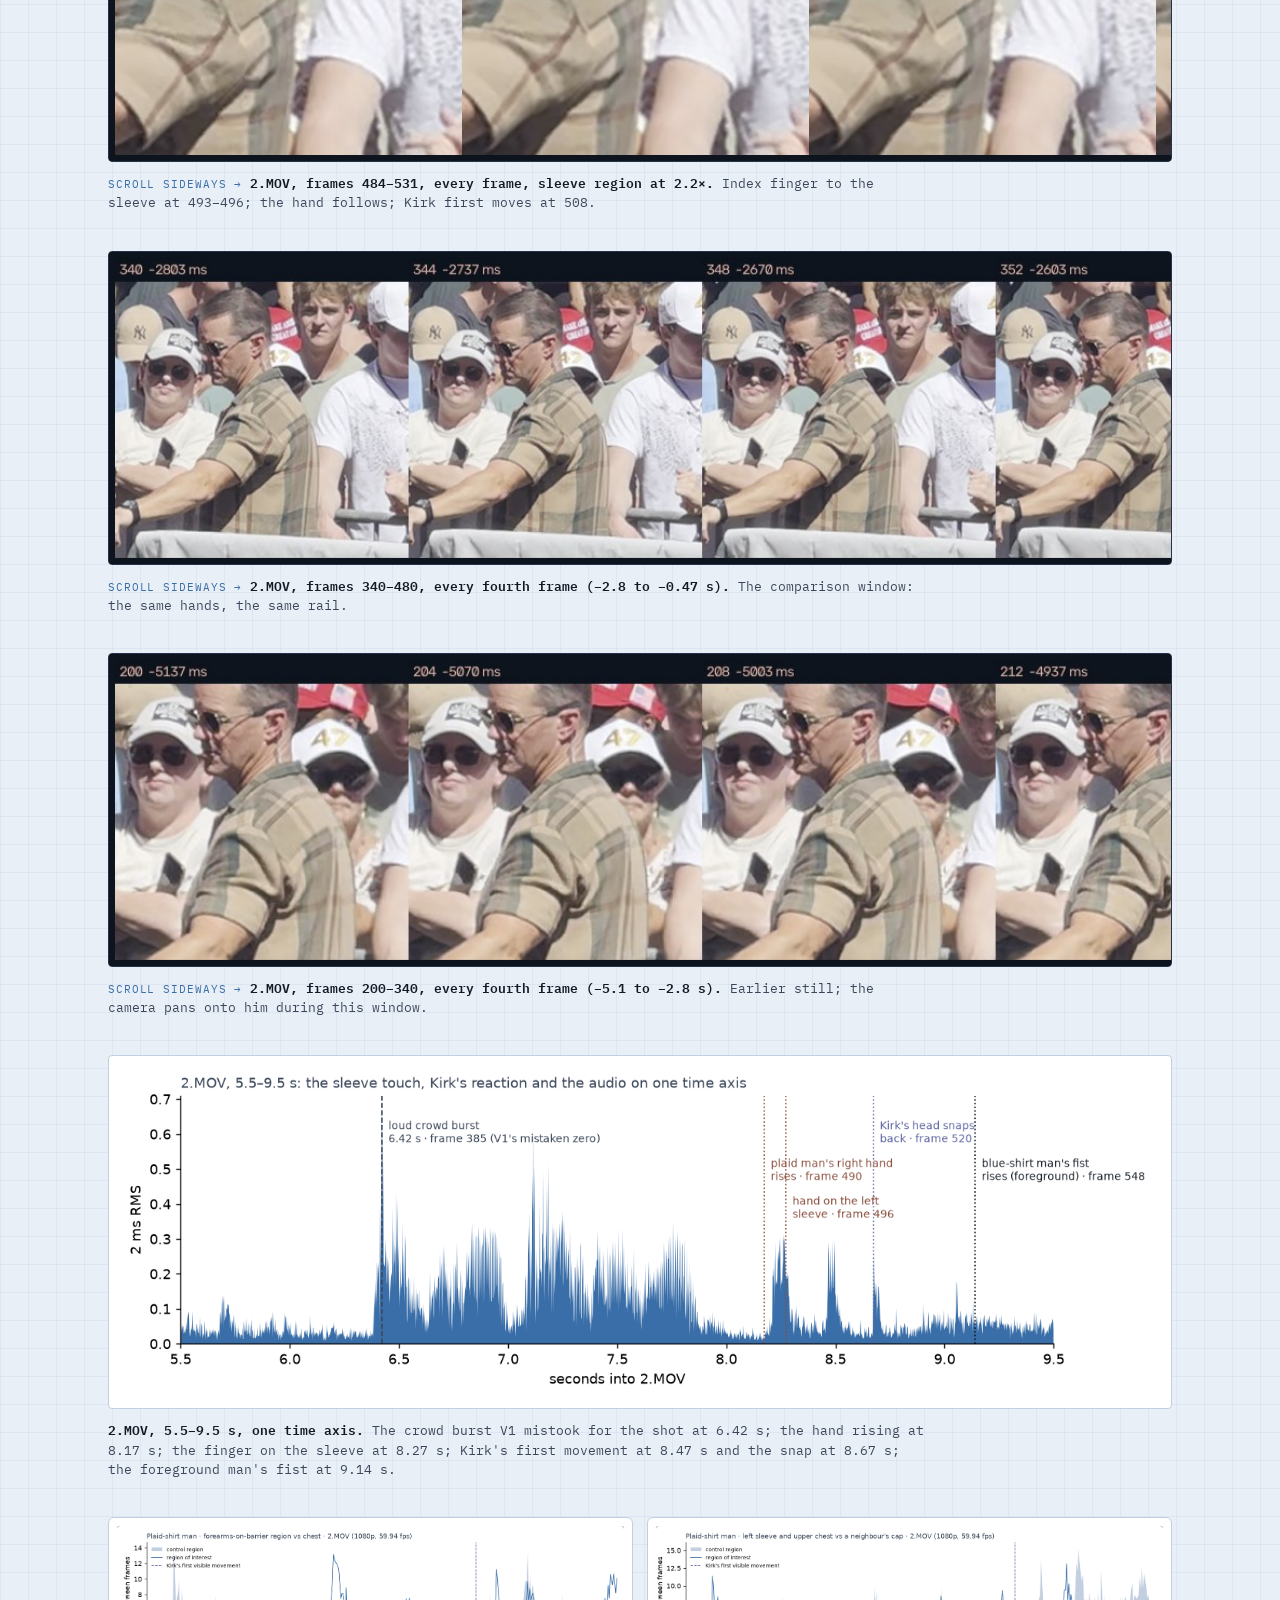
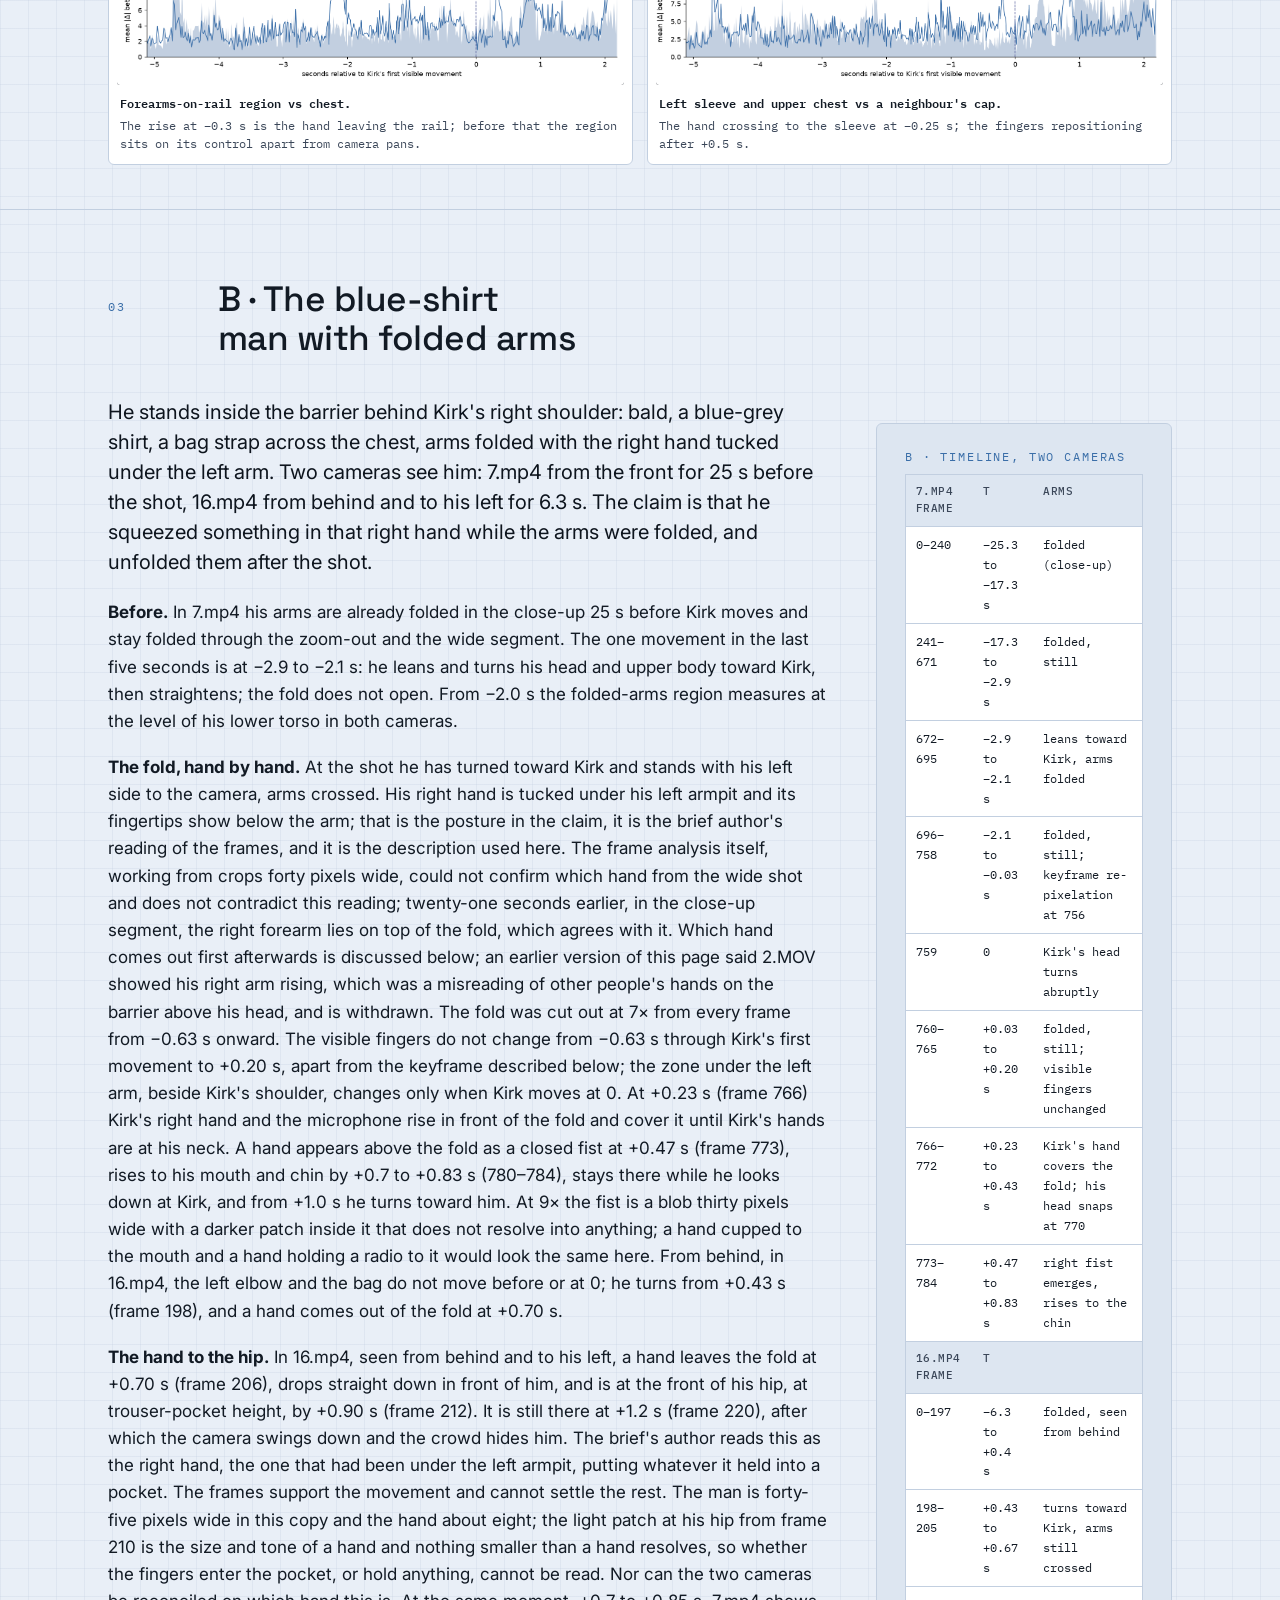
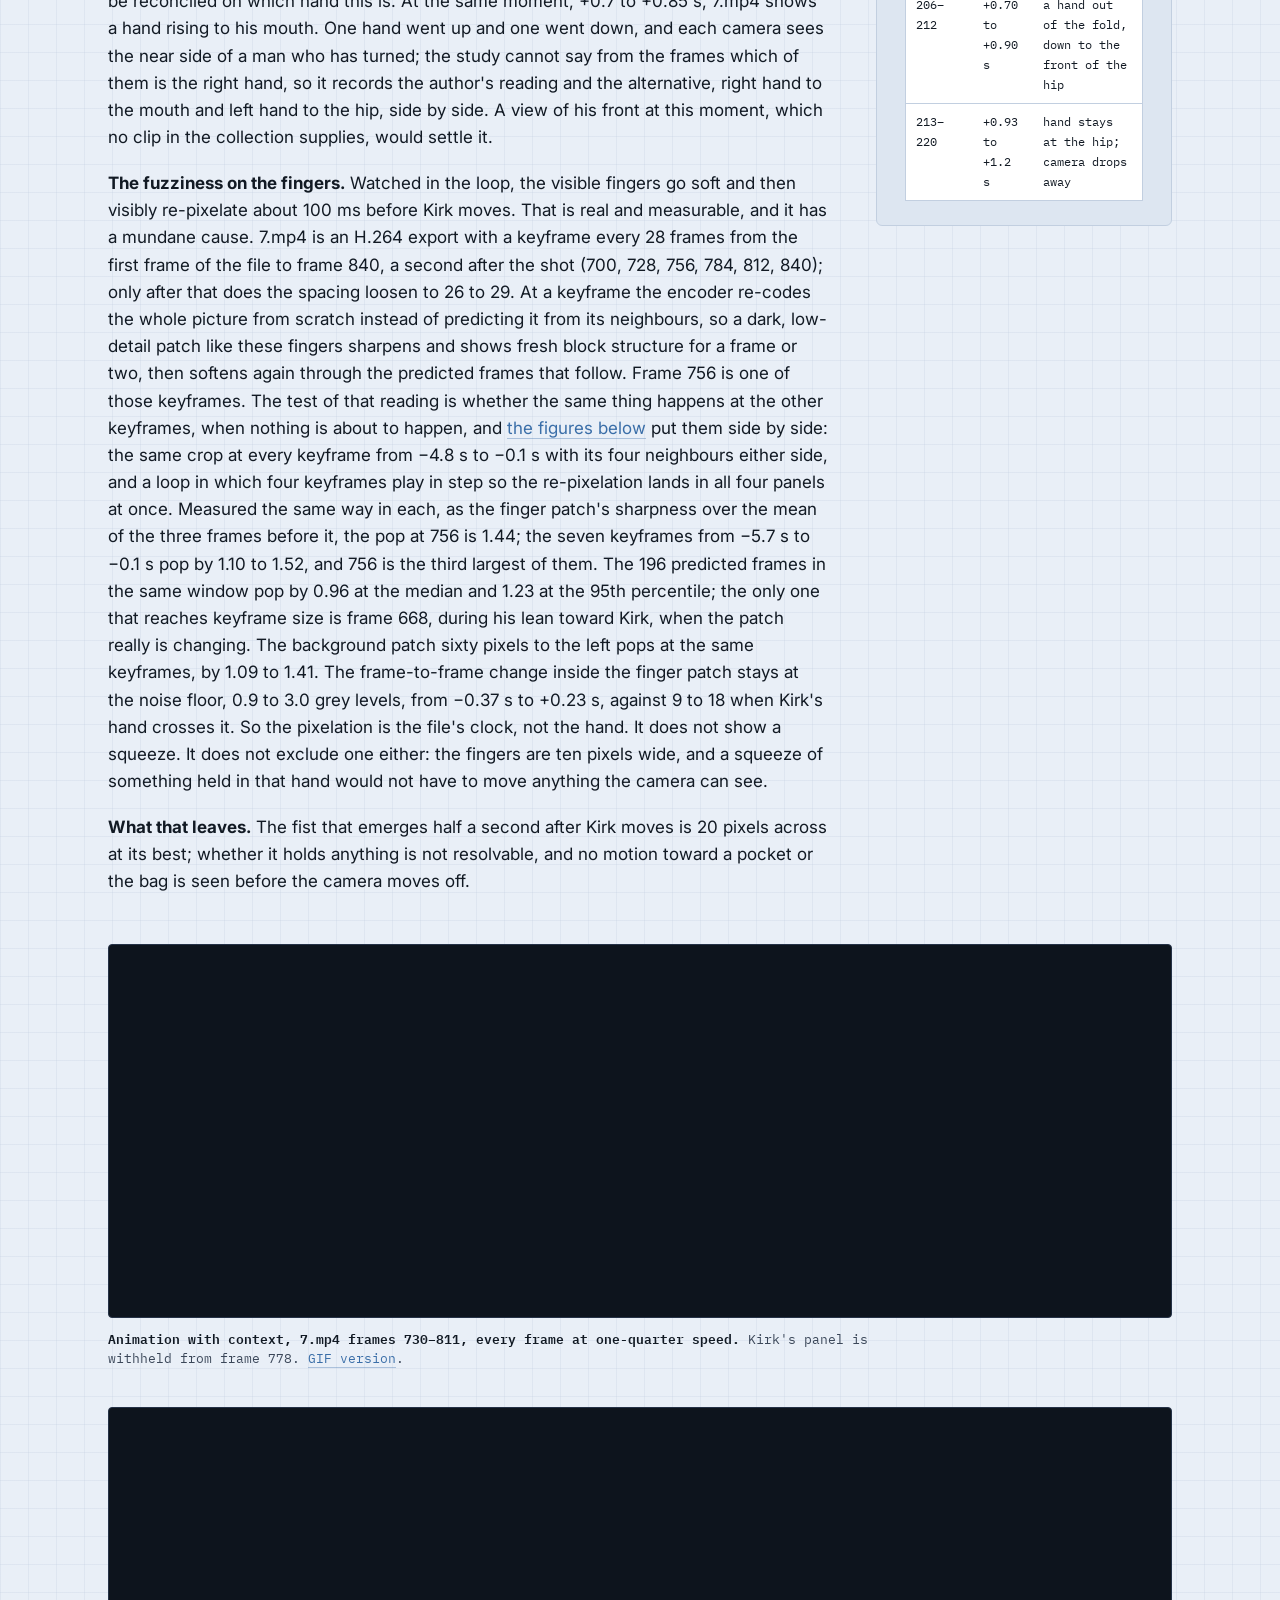
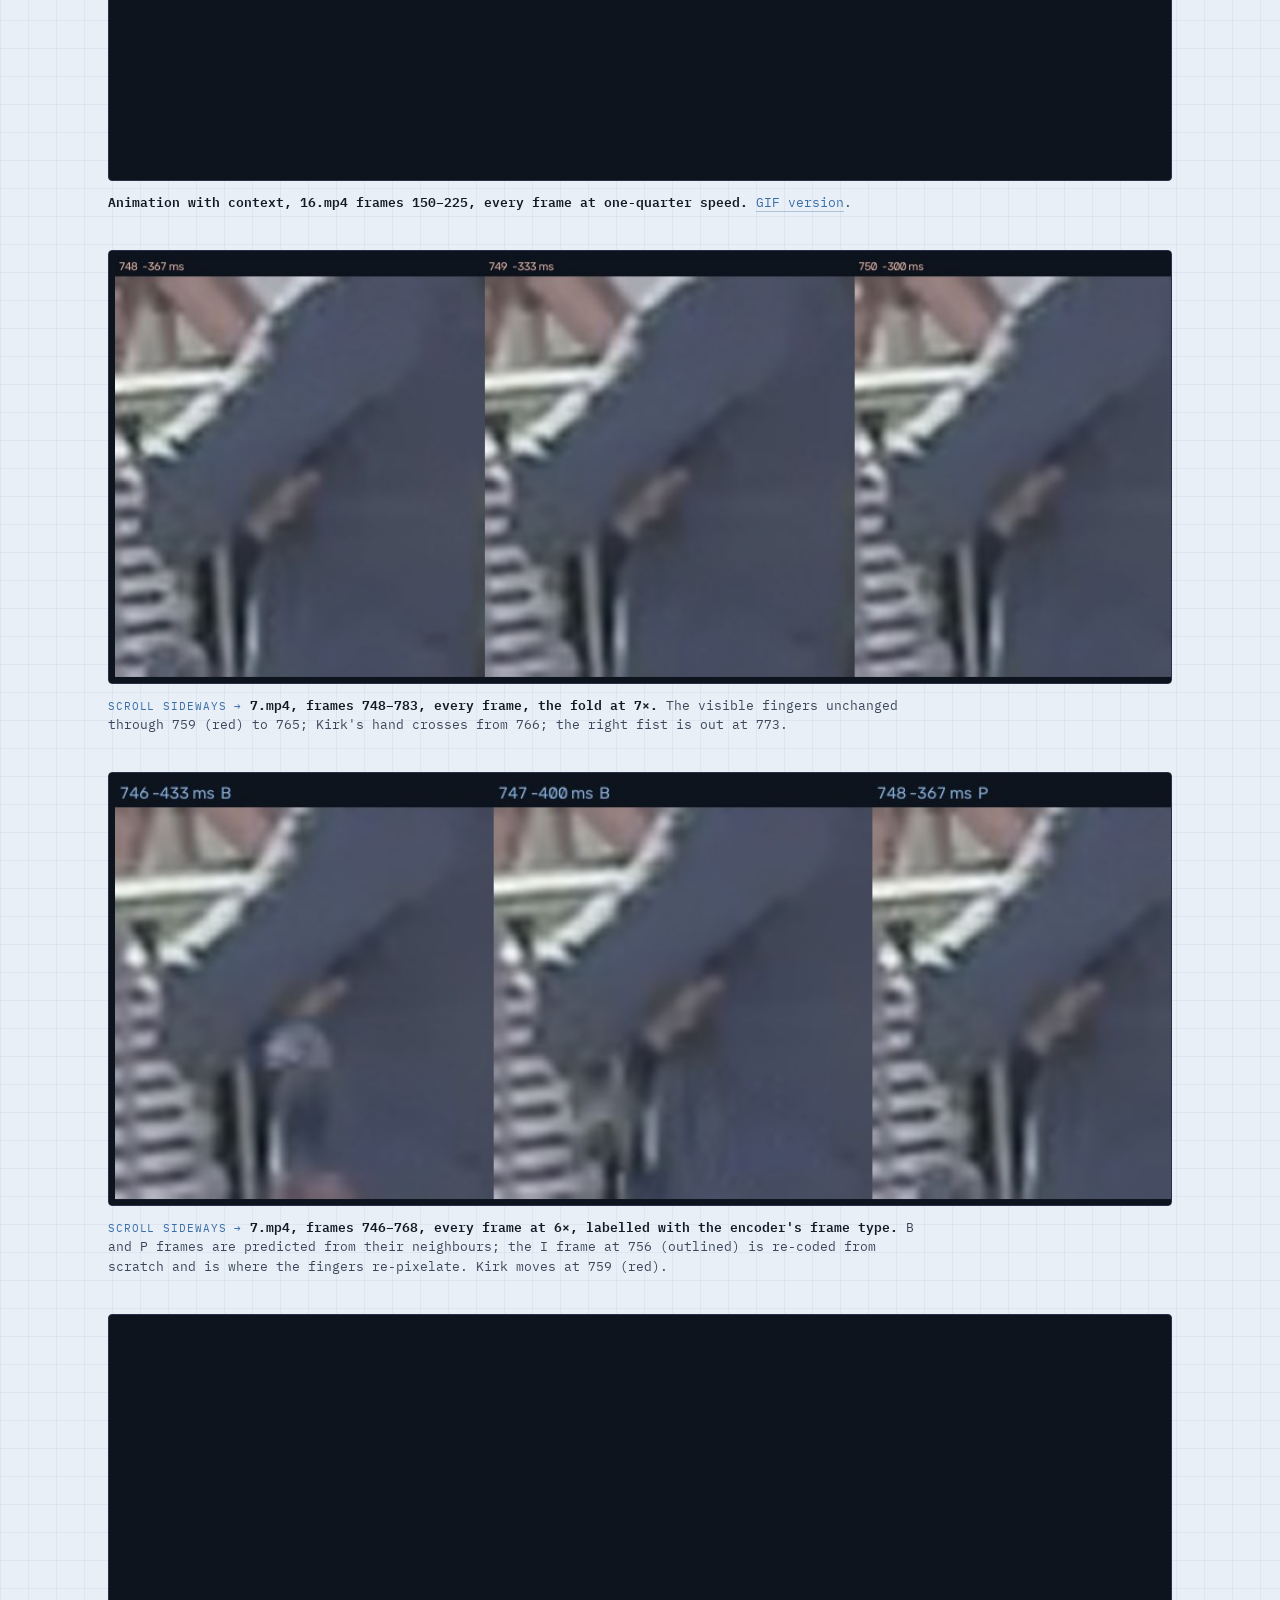
==== commit b1dafc86: "Study 01 V3.2: the keyframe re-pixelation shown at six other keyframes for comparison (sheet, four-p" ====
--- a/docs/s1/index.html
+++ b/docs/s1/index.html
@@ -137,7 +137,7 @@
     <p><b>Before.</b> In 7.mp4 his arms are already folded in the close-up 25 s before Kirk moves and stay folded through the zoom-out and the wide segment. The one movement in the last five seconds is at −2.9 to −2.1 s: he leans and turns his head and upper body toward Kirk, then straightens; the fold does not open. From −2.0 s the folded-arms region measures at the level of his lower torso in both cameras.</p>
     <p><b>The fold, hand by hand.</b> At the shot he has turned toward Kirk and stands with his left side to the camera, arms crossed. His right hand is tucked under his left armpit and its fingertips show below the arm; that is the posture in the claim, it is the brief author's reading of the frames, and it is the description used here. The frame analysis itself, working from crops forty pixels wide, could not confirm which hand from the wide shot and does not contradict this reading; twenty-one seconds earlier, in the close-up segment, the right forearm lies on top of the fold, which agrees with it. Which hand comes out first afterwards is discussed below; an earlier version of this page said 2.MOV showed his right arm rising, which was a misreading of other people's hands on the barrier above his head, and is withdrawn. The fold was cut out at 7× from every frame from −0.63 s onward. The visible fingers do not change from −0.63 s through Kirk's first movement to +0.20 s, apart from the keyframe described below; the zone under the left arm, beside Kirk's shoulder, changes only when Kirk moves at 0. At +0.23 s (frame 766) Kirk's right hand and the microphone rise in front of the fold and cover it until Kirk's hands are at his neck. A hand appears above the fold as a closed fist at +0.47 s (frame 773), rises to his mouth and chin by +0.7 to +0.83 s (780–784), stays there while he looks down at Kirk, and from +1.0 s he turns toward him. At 9× the fist is a blob thirty pixels wide with a darker patch inside it that does not resolve into anything; a hand cupped to the mouth and a hand holding a radio to it would look the same here. From behind, in 16.mp4, the left elbow and the bag do not move before or at 0; he turns from +0.43 s (frame 198), and a hand comes out of the fold at +0.70 s.</p>
     <p id="hip"><b>The hand to the hip.</b> In 16.mp4, seen from behind and to his left, a hand leaves the fold at +0.70 s (frame 206), drops straight down in front of him, and is at the front of his hip, at trouser-pocket height, by +0.90 s (frame 212). It is still there at +1.2 s (frame 220), after which the camera swings down and the crowd hides him. The brief's author reads this as the right hand, the one that had been under the left armpit, putting whatever it held into a pocket. The frames support the movement and cannot settle the rest. The man is forty-five pixels wide in this copy and the hand about eight; the light patch at his hip from frame 210 is the size and tone of a hand and nothing smaller than a hand resolves, so whether the fingers enter the pocket, or hold anything, cannot be read. Nor can the two cameras be reconciled on which hand this is. At the same moment, +0.7 to +0.85 s, 7.mp4 shows a hand rising to his mouth. One hand went up and one went down, and each camera sees the near side of a man who has turned; the study cannot say from the frames which of them is the right hand, so it records the author's reading and the alternative, right hand to the mouth and left hand to the hip, side by side. A view of his front at this moment, which no clip in the collection supplies, would settle it.</p>
-    <p id="fuzz"><b>The fuzziness on the fingers.</b> Watched in the loop, the visible fingers go soft and then visibly re-pixelate about 100 ms before Kirk moves. That is real and measurable, and it has a mundane cause. 7.mp4 is an H.264 export with a keyframe every 28 frames without exception (frames 700, 728, 756, 784, …). At a keyframe the encoder re-codes the whole picture from scratch instead of predicting it from its neighbours, so a dark, low-detail patch like these fingers sharpens and shows fresh block structure for a frame or two, then softens again through the predicted frames that follow. Frame 756 is one of those keyframes. Its sharpness jump in the finger patch, 1.39 times the three frames before, is the same size as at every other keyframe in the run-up (0.96 to 1.59 times at frames 616 to 784), and the background control jumps with it. The frame-to-frame change inside the finger patch stays at the noise floor, 0.9 to 3.0 grey levels, from −0.37 s to +0.23 s, against 9 to 18 when Kirk's hand crosses it. So the pixelation is the file's clock, not the hand. It does not show a squeeze. It does not exclude one either: the fingers are ten pixels wide, and a squeeze of something held in that hand would not have to move anything the camera can see.</p>
+    <p id="fuzz"><b>The fuzziness on the fingers.</b> Watched in the loop, the visible fingers go soft and then visibly re-pixelate about 100 ms before Kirk moves. That is real and measurable, and it has a mundane cause. 7.mp4 is an H.264 export with a keyframe every 28 frames from the first frame of the file to frame 840, a second after the shot (700, 728, 756, 784, 812, 840); only after that does the spacing loosen to 26 to 29. At a keyframe the encoder re-codes the whole picture from scratch instead of predicting it from its neighbours, so a dark, low-detail patch like these fingers sharpens and shows fresh block structure for a frame or two, then softens again through the predicted frames that follow. Frame 756 is one of those keyframes. The test of that reading is whether the same thing happens at the other keyframes, when nothing is about to happen, and <a href="#kfcompare">the figures below</a> put them side by side: the same crop at every keyframe from −4.8 s to −0.1 s with its four neighbours either side, and a loop in which four keyframes play in step so the re-pixelation lands in all four panels at once. Measured the same way in each, as the finger patch's sharpness over the mean of the three frames before it, the pop at 756 is 1.44; the seven keyframes from −5.7 s to −0.1 s pop by 1.10 to 1.52, and 756 is the third largest of them. The 196 predicted frames in the same window pop by 0.96 at the median and 1.23 at the 95th percentile; the only one that reaches keyframe size is frame 668, during his lean toward Kirk, when the patch really is changing. The background patch sixty pixels to the left pops at the same keyframes, by 1.09 to 1.41. The frame-to-frame change inside the finger patch stays at the noise floor, 0.9 to 3.0 grey levels, from −0.37 s to +0.23 s, against 9 to 18 when Kirk's hand crosses it. So the pixelation is the file's clock, not the hand. It does not show a squeeze. It does not exclude one either: the fingers are ten pixels wide, and a squeeze of something held in that hand would not have to move anything the camera can see.</p>
     <p><b>What that leaves.</b> The fist that emerges half a second after Kirk moves is 20 pixels across at its best; whether it holds anything is not resolvable, and no motion toward a pocket or the bag is seen before the camera moves off.</p>
   </div>
   <aside>
@@ -166,6 +166,9 @@
   <figure class="anim"><div class="frame dark"><video autoplay loop muted playsinline preload="auto" src="img/k2blue.mp4?v=3" aria-label="Looping animation: the blue-shirt man from behind in 16.mp4 at left, Kirk at right, and the audio timeline below"></video></div><figcaption><b>Animation with context, 16.mp4 frames 150–225, every frame at one-quarter speed.</b> <a href="img/k2blue.gif?v=3">GIF version</a>.</figcaption></figure>
   <figure class="film"><div class="frame dark tall"><a href="img/k3blue_pocket.jpg" style="border:0"><img src="img/k3blue_pocket.jpg" alt="Frames 748 to 783 of 7.mp4, every frame, the pocket under the folded left arm at 7x" loading="lazy"></a></div><figcaption><b>7.mp4, frames 748–783, every frame, the fold at 7×.</b> The visible fingers unchanged through 759 (red) to 765; Kirk's hand crosses from 766; the right fist is out at 773.</figcaption></figure>
   <figure class="film"><div class="frame dark tall"><a href="img/k3_fingers_gop.jpg" style="border:0"><img src="img/k3_fingers_gop.jpg" alt="Frames 746 to 768 of 7.mp4 at 6x, the fold under the blue-shirt man's arms, each frame labelled with its encoder type; keyframe 756 outlined" loading="lazy"></a></div><figcaption><b>7.mp4, frames 746–768, every frame at 6×, labelled with the encoder's frame type.</b> B and P frames are predicted from their neighbours; the I frame at 756 (outlined) is re-coded from scratch and is where the fingers re-pixelate. Kirk moves at 759 (red).</figcaption></figure>
+  <figure class="anim" id="kfcompare"><div class="frame dark"><video autoplay loop muted playsinline preload="auto" src="img/closeup_blue_keyframes_v1.mp4" aria-label="Loop of the same crop under the blue-shirt man's arm at four keyframes of 7.mp4 played in step: 644, 700, 728 and 756"></video></div><figcaption><b>Four keyframes played in step: 644 (−3.8 s), 700 (−2.0 s), 728 (−1.0 s) and 756 (−0.1 s), each with ten frames either side, the same crop at 6×.</b> The keyframe is the outlined frame and the amber mark on each timeline; the fingers re-pixelate in all four panels at the same moment. At 700 the fold is seen just after his lean, and at 728 Kirk's microphone hand is passing on the right. <a href="img/closeup_blue_keyframes_v1.gif">GIF</a></figcaption></figure>
+  <figure class="strip"><div class="frame"><a href="img/k3_fingers_keyframes.jpg" style="border:0"><img src="img/k3_fingers_keyframes.jpg" alt="Six rows: the finger patch at keyframes 616, 644, 672, 700, 728 and 756 of 7.mp4, each with four frames either side at 6x, the keyframe outlined and every frame labelled with its encoder type" loading="lazy"></a></div><figcaption><b>Every keyframe from 616 (−4.8 s) to 756 (−0.1 s), with four frames either side, the same crop at 6×.</b> One row per keyframe, the keyframe outlined in amber; each frame carries its index, time and encoder type. The row at 672 falls in his lean toward Kirk, which is why its neighbours differ from each other. Click for the full-size sheet.</figcaption></figure>
+  <figure class="strip"><div class="frame"><img src="img/fingers_keyframes_k3.png" alt="Sharpness of the finger patch and of a background patch at every frame of 7.mp4 from 6.6 s before Kirk moves to 1 s after, with the keyframes dotted" loading="lazy"></div><figcaption><b>Sharpness at every frame from −6.6 s to +1.0 s, finger patch above, background patch below; dotted lines are the file's keyframes.</b> Both series spike at the keyframes and decay through the predicted frames between them. The rise in the finger patch from −3 to −2 s is his lean, when the crop's contents change; the shaded band is where Kirk's hand covers the fold. Numbers in <code>data/s1/fingers_keyframes_k3.json</code>.</figcaption></figure>
   <figure class="strip"><div class="frame"><img src="img/pocket_sharpness_k3.png" alt="Sharpness of the finger patch and a background patch per frame, with keyframes dotted, and frame-to-frame change in the finger patch and in the zone under the left arm" loading="lazy"></div><figcaption><b>Sharpness and change, frame by frame.</b> Top: sharpness in the visible-finger patch and in a background patch; every dotted line is a keyframe and both series jump at each. Bottom: frame-to-frame change in the finger patch and in the zone under the left arm; the finger patch is flat from −0.37 s until Kirk's hand crosses it at +0.23 s, and the left-armpit zone moves only when Kirk's shoulder beside it does, at 0. The episodes at −2.9 to −1.9 s are his lean toward Kirk; −1.0 and −0.45 s are Kirk's microphone hand passing.</figcaption></figure>
   <figure class="film"><div class="frame dark tall"><a href="img/k3blue_shot.jpg" style="border:0"><img src="img/k3blue_shot.jpg" alt="Frames 745 to 776 of 7.mp4, every frame, the blue-shirt man stabilised at 3x" loading="lazy"></a></div><figcaption><b>7.mp4, frames 745–776, every frame, 3×.</b> The fold through Kirk's first movement at 759 (red) and his snap at 770.</figcaption></figure>
   <figure class="film"><div class="frame dark tall"><a href="img/k3blue_fist.jpg" style="border:0"><img src="img/k3blue_fist.jpg" alt="Frames 772 to 810 of 7.mp4, every second frame, magnified 5x on the right hand" loading="lazy"></a></div><figcaption><b>7.mp4, frames 772–810, every second frame, 5×.</b> The right hand at its largest: a closed fist.</figcaption></figure>
@@ -258,6 +261,7 @@
     <p>V1 took the loudest transient in each file as the shot and checked it only against Kirk's microphone hand dropping in 2.MOV. In 2.MOV the loudest transient is a crowd burst at 6.42 s; the microphone lowering a few frames later was Kirk lowering the microphone, not a reaction. Both readings were wrong in the same direction, and the second was taken as confirming the first. The brief's author pointed out that the sleeve contact visibly precedes the shot and that a microphone drop is an unreliable anchor. Cross-correlating the clips' audio showed that 2.MOV's 6.42 s corresponds to 23.35 s in 7.mp4, where nothing happens to Kirk, and that the shot in 2.MOV is at about 8.7 s. Kirk's head snap at frame 520 and the blue-shirt man's fist in the 2.MOV foreground at frames 548–556 both confirmed it without sound.</p>
     <p><b>V2 → V3, same day.</b> V2 marked Kirk's larger backward snap of the head as zero. The brief's author pointed out that the mark sat late against the first jerk of Kirk's head and shoulders, which is visible 0.2 s earlier in 2.MOV (frame 508), 0.27 s earlier in 16.mp4 (185) and 0.37 s earlier in 7.mp4 (759). Those first movements agree with the audio alignment between clips to 0.05 s, better than the snap did, and they sit 50 to 70 ms before the first impulse reaches the nearest cameras. Every time on this page is now relative to the first movement; the snap is listed beside it.</p>
     <p>Consequences of V2: the plaid-shirt man's finding is reversed; the blue-shirt man's timing in 16.mp4 moves from "unfolds 1.7 s after" to "unfolds 0.17 s after", which now agrees with 7.mp4; the anchor in every clip is Kirk's visible movement rather than a sound; and the editor's note on <a href="../s2/index.html">study 02</a>, which had faulted that review's timing, is withdrawn: the review's zero for 2.MOV (8.35 s) was 0.3 s early, not 1.9 s late, and its conclusion about the order of events was right. V1's text is kept in the repository history.</p>
+    <p><b>V3.1 → V3.2, the next day.</b> V3.1 attributed the re-pixelation of the tucked fingers at −0.10 s to an encoder keyframe. The brief's author asked to see the same artifact at other keyframes so the attribution could be judged rather than taken on trust. The comparison sheet, the four-panel loop and the full-window sharpness plot in <a href="#kfcompare">the blue-shirt section</a> were added, and the pop at 756 is now measured against every keyframe from −5.7 s and every predicted frame in the same window, on one crop and one formula, which replaced the earlier figures (1.39 against 0.96 to 1.59).</p>
   </div>
 </div></section>
 
@@ -272,7 +276,8 @@
 python pipeline/s1_video.py audio                 # data/s1/audio.json: impulses around the anchor
 python pipeline/s1_video.py sync                  # data/s1/sync.json: cross-clip lags vs the video anchors
 python pipeline/s1_video.py figures --track       # trajectories, motion series, every strip
-python pipeline/s1_video.py gifs                  # the loops</code></pre>
+python pipeline/s1_video.py gifs                  # the loops
+python pipeline/s1_video.py keyframes             # the keyframe comparison: sheet, loop, sharpness</code></pre>
     <p>Data: <code>data/s1/timing.json</code>, <code>audio.json</code>, <code>sync.json</code>, <code>traj_*.json</code>, <code>motion_*.csv</code>, <code>motion_summary.json</code>. Inputs and checksums: <code>inputs/</code>.</p>
   </div>
   <aside>
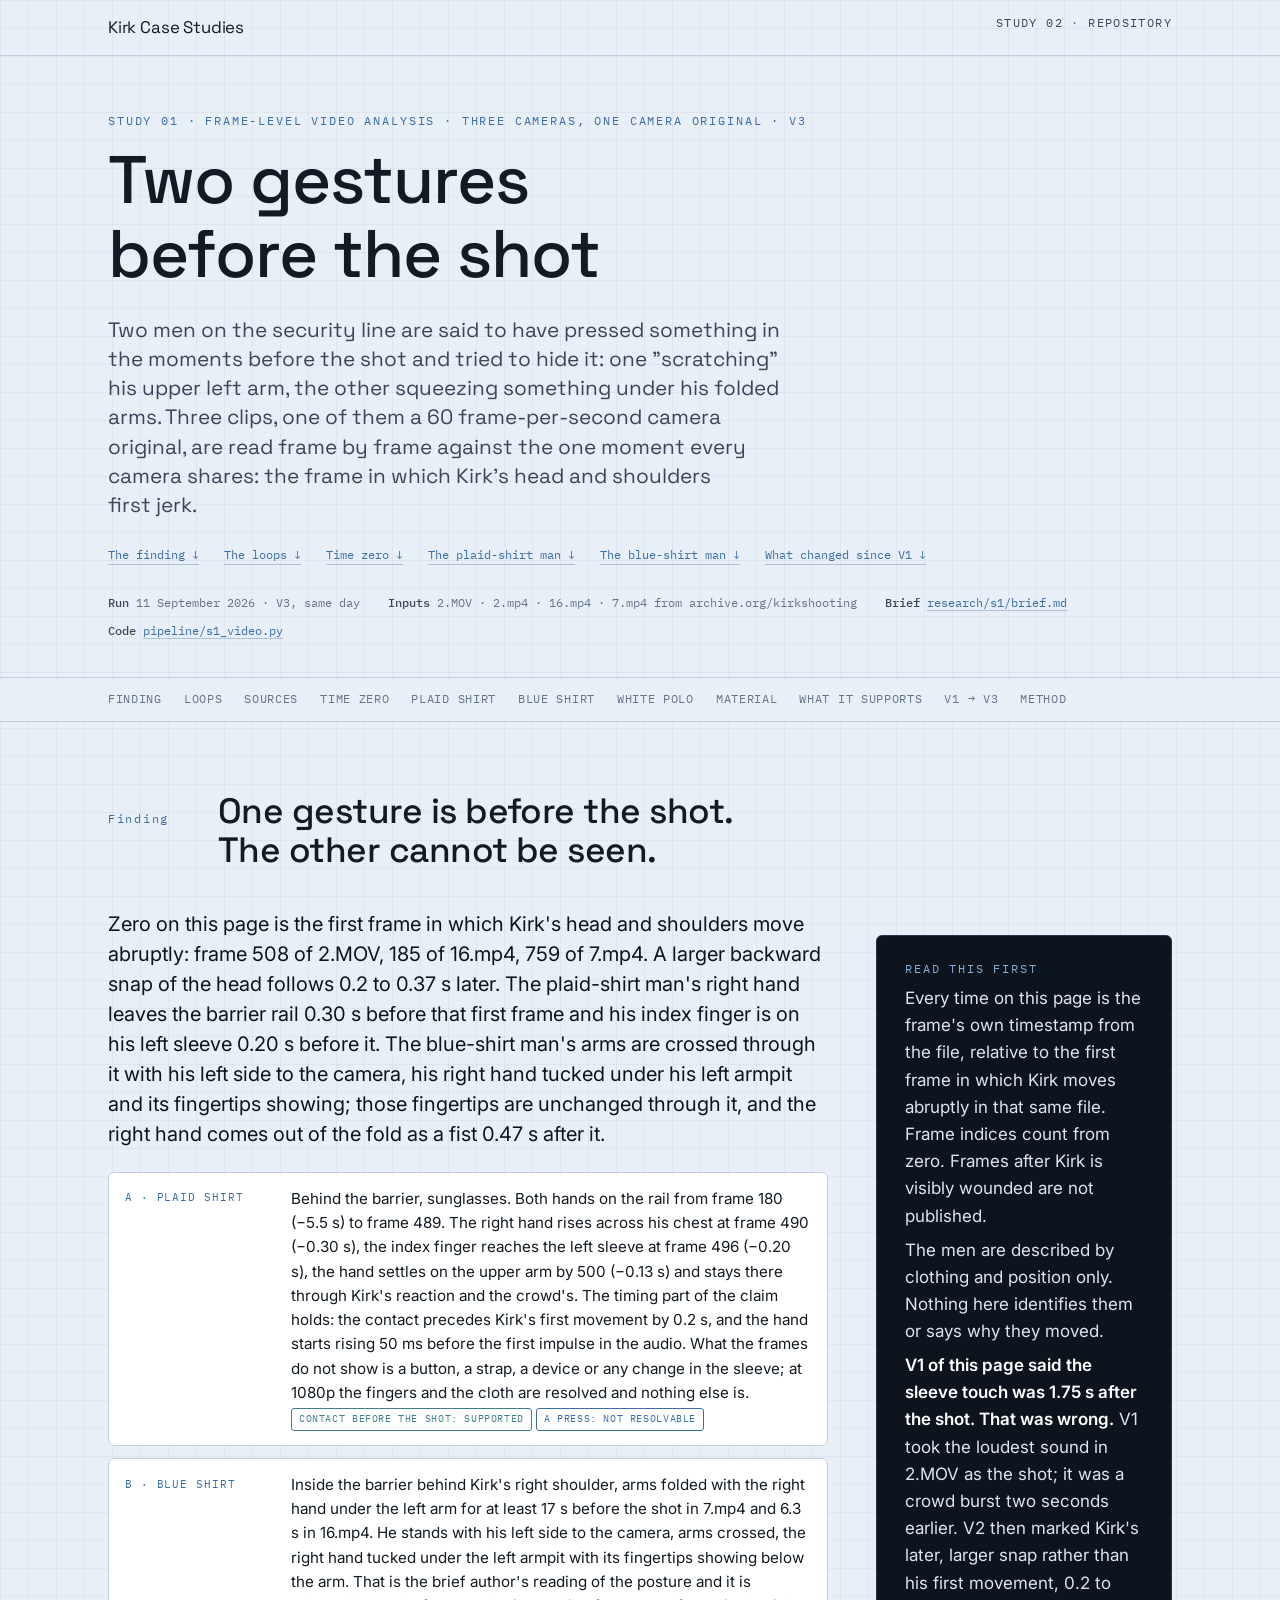
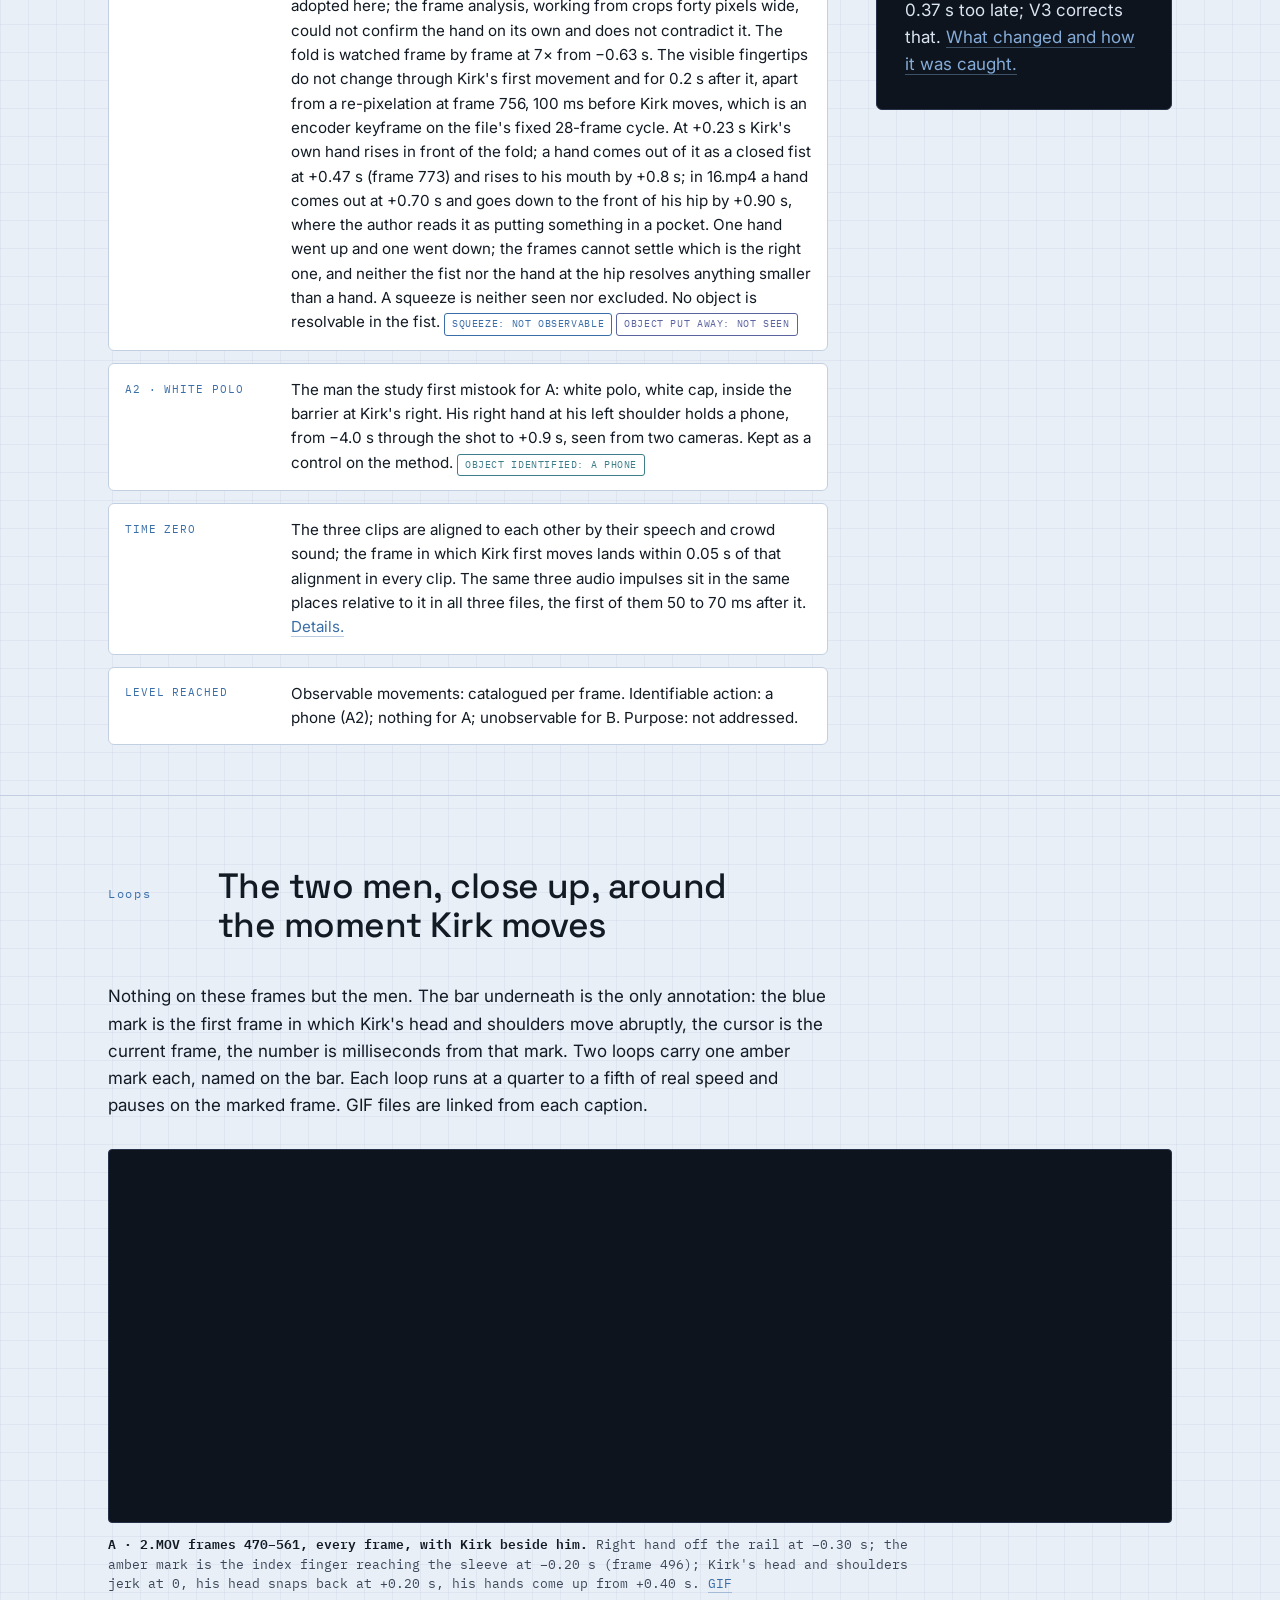
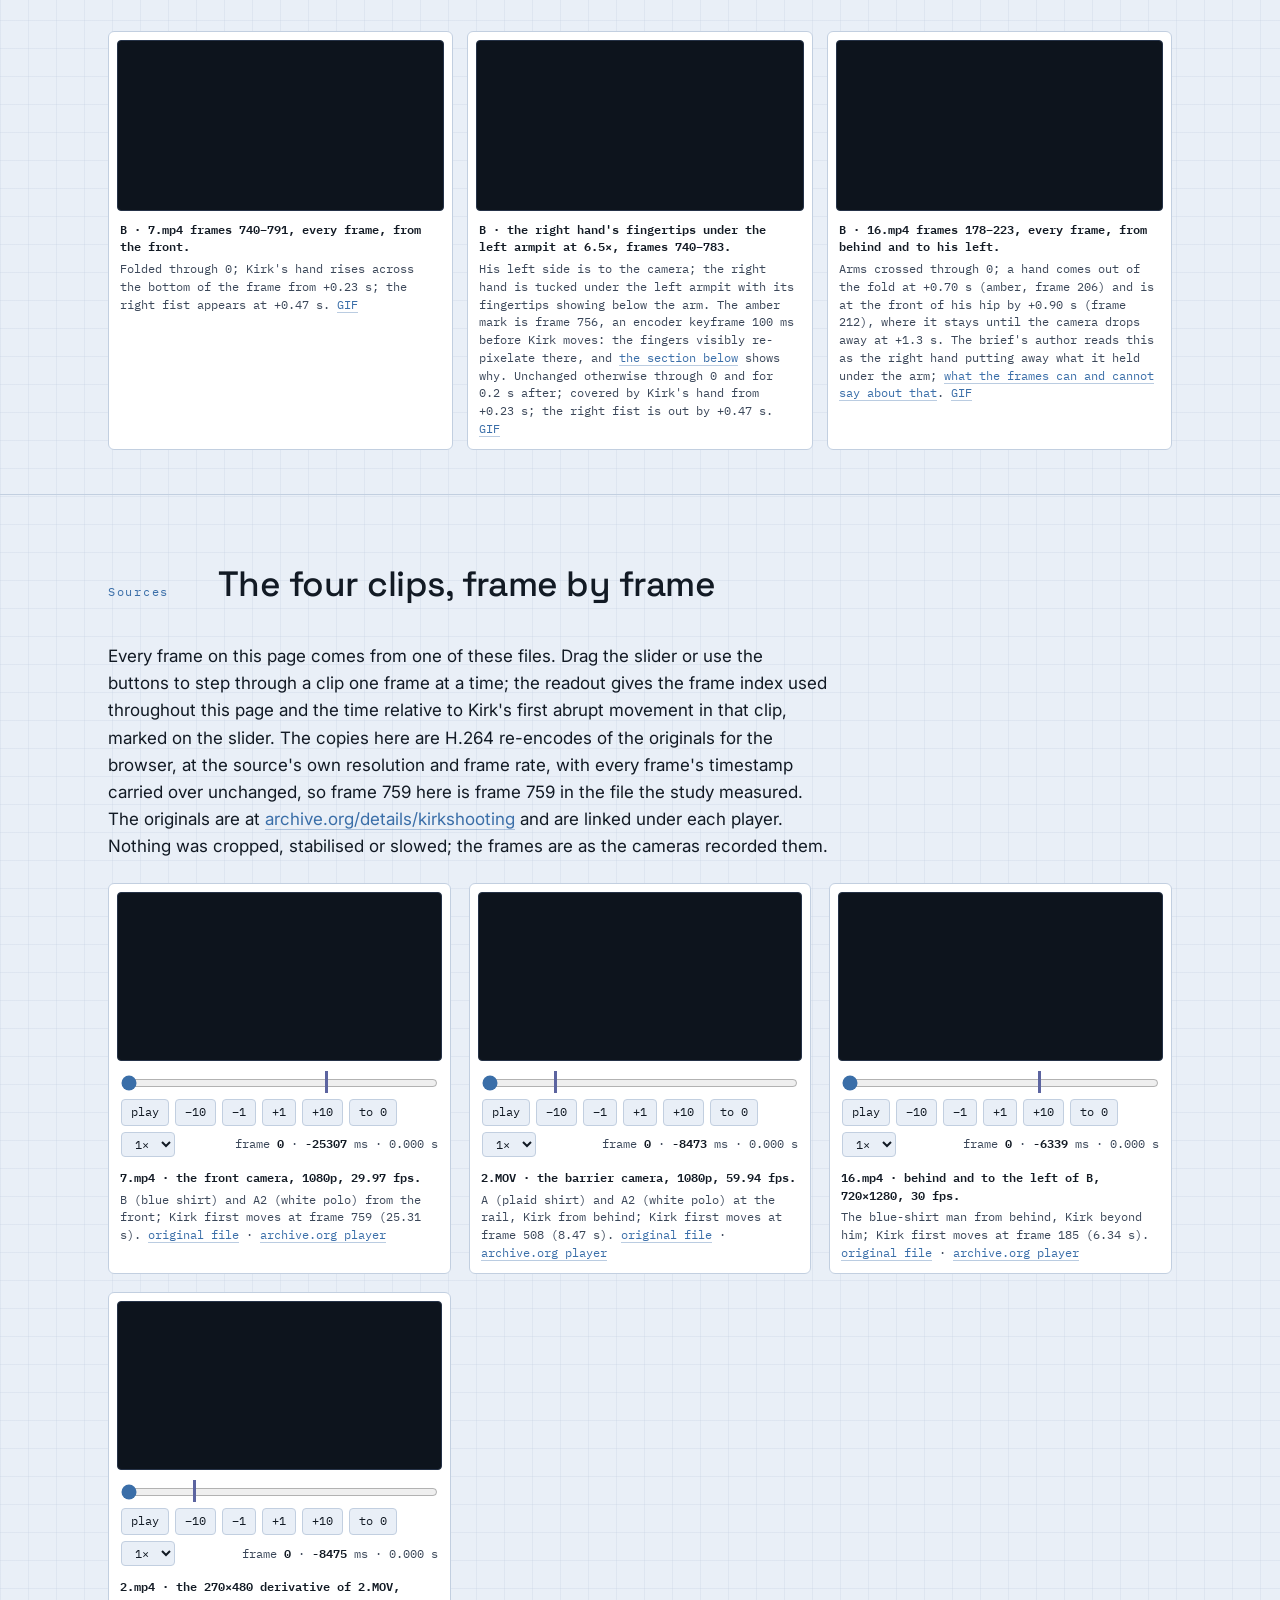
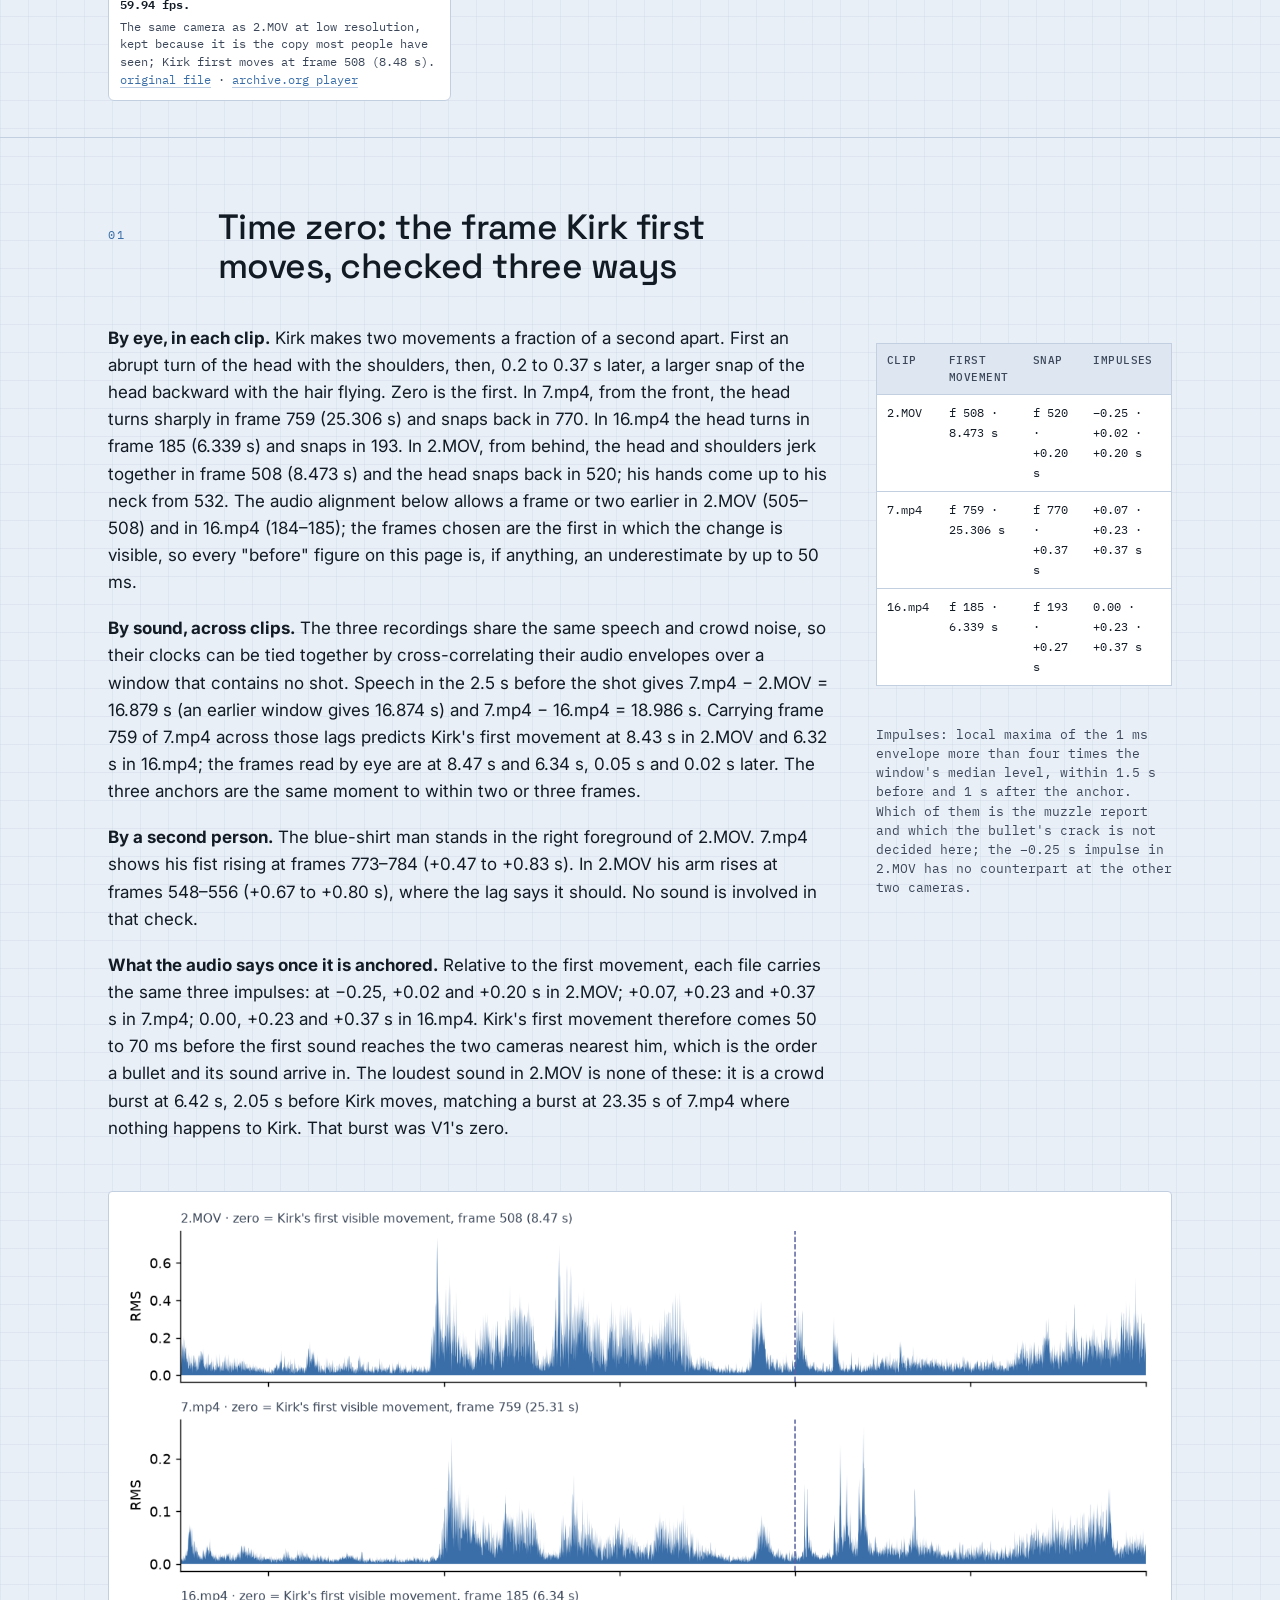
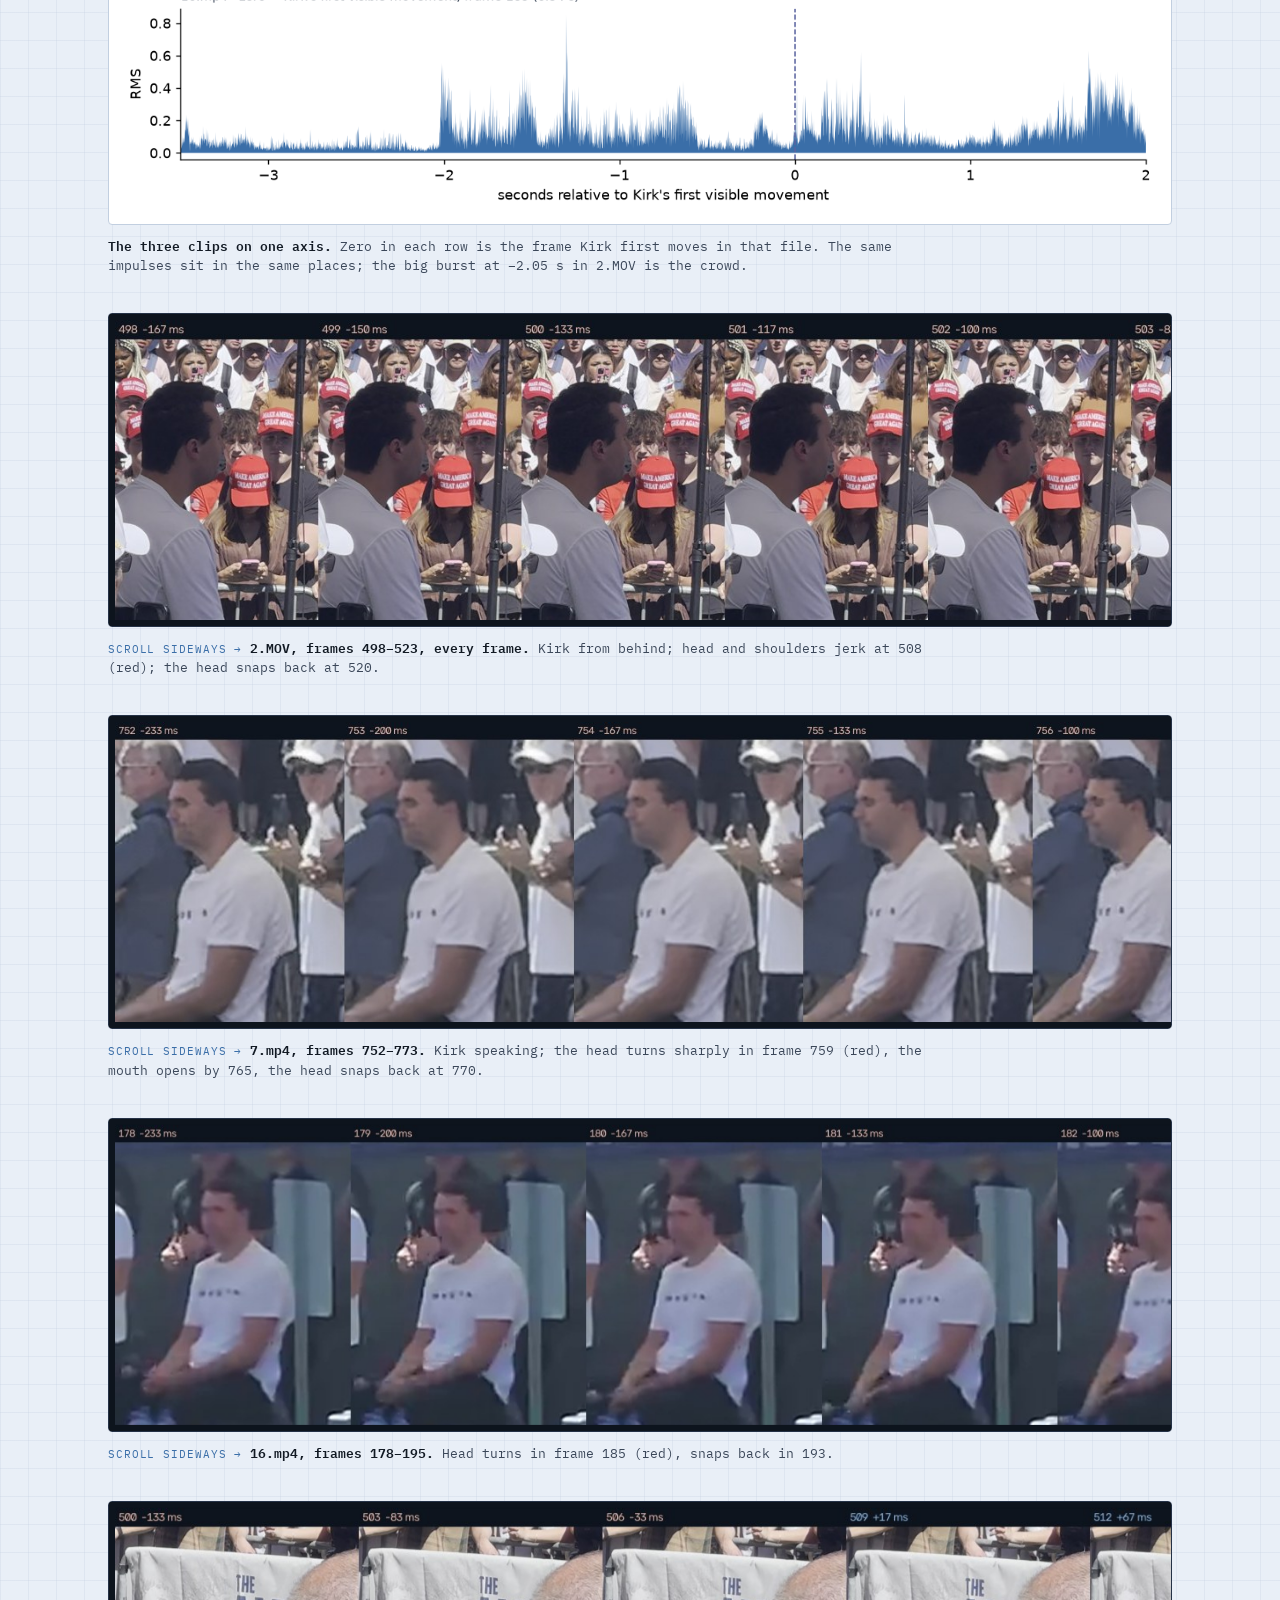
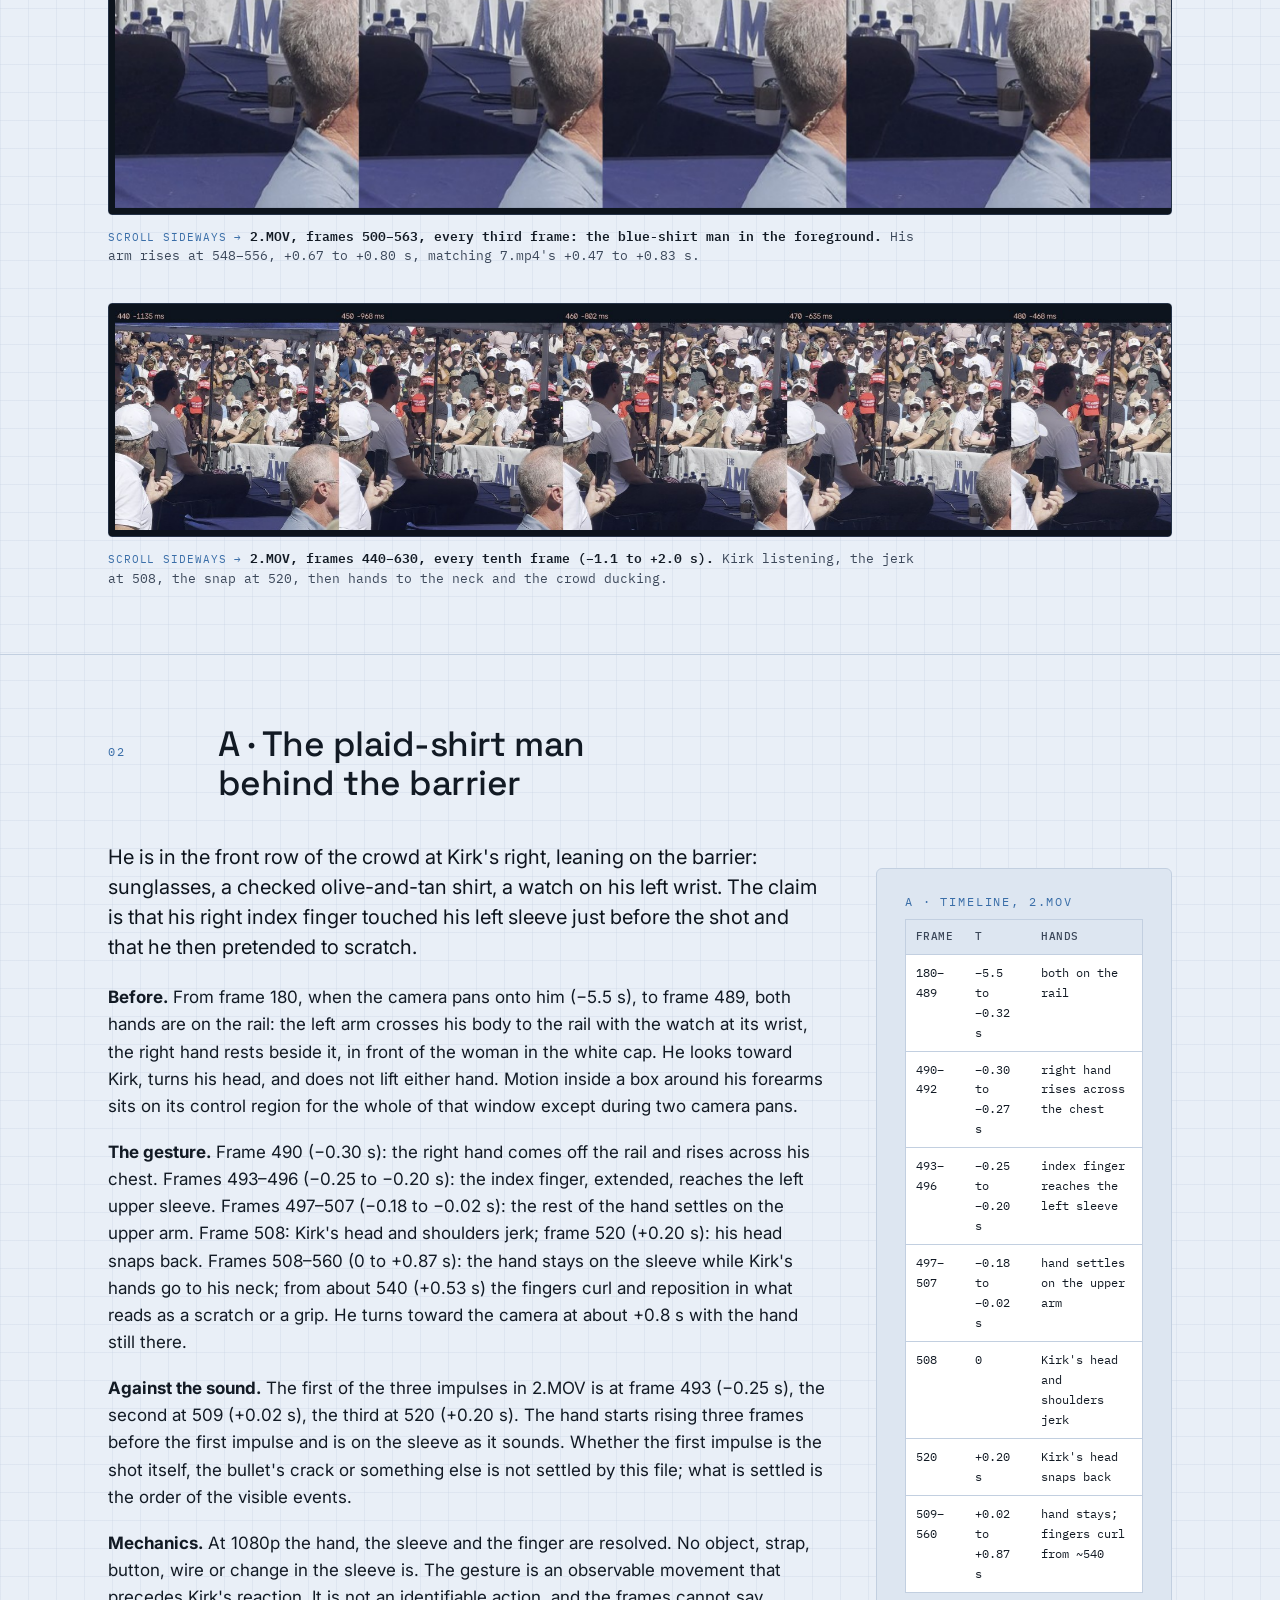
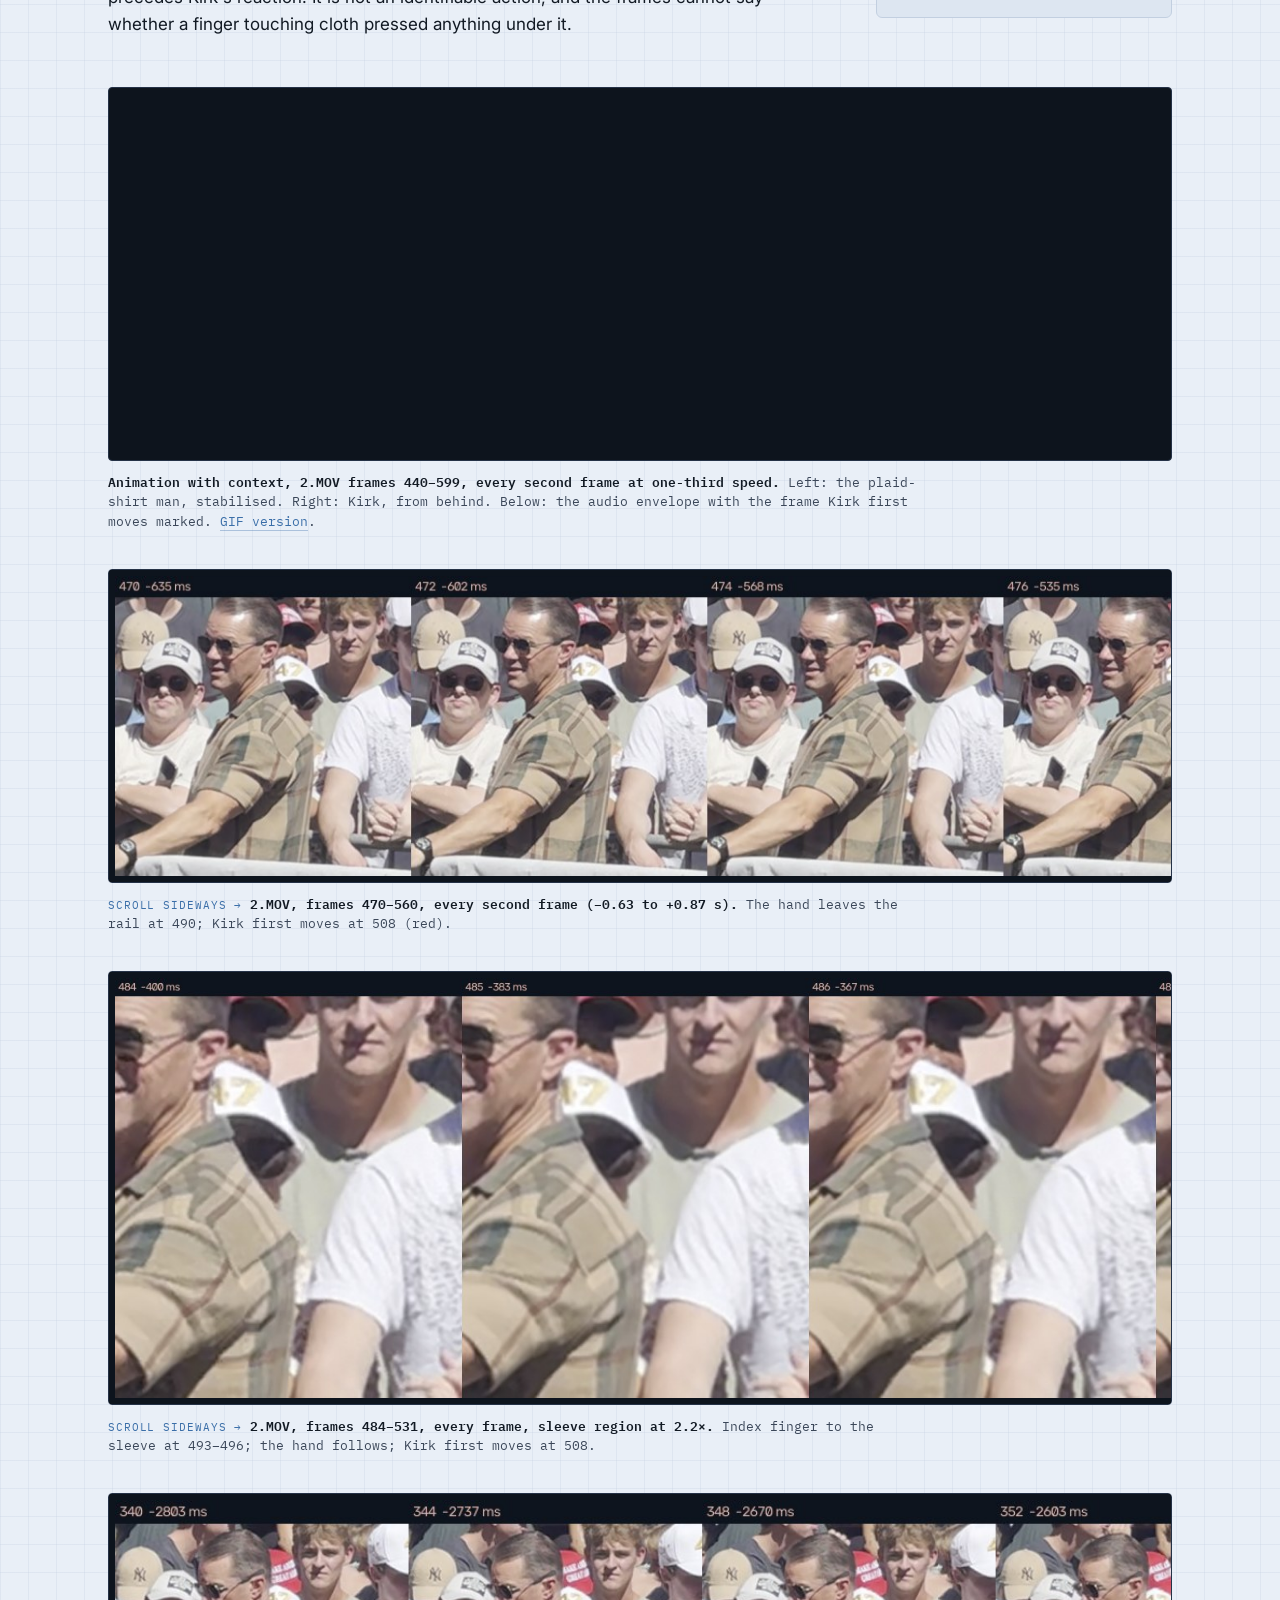
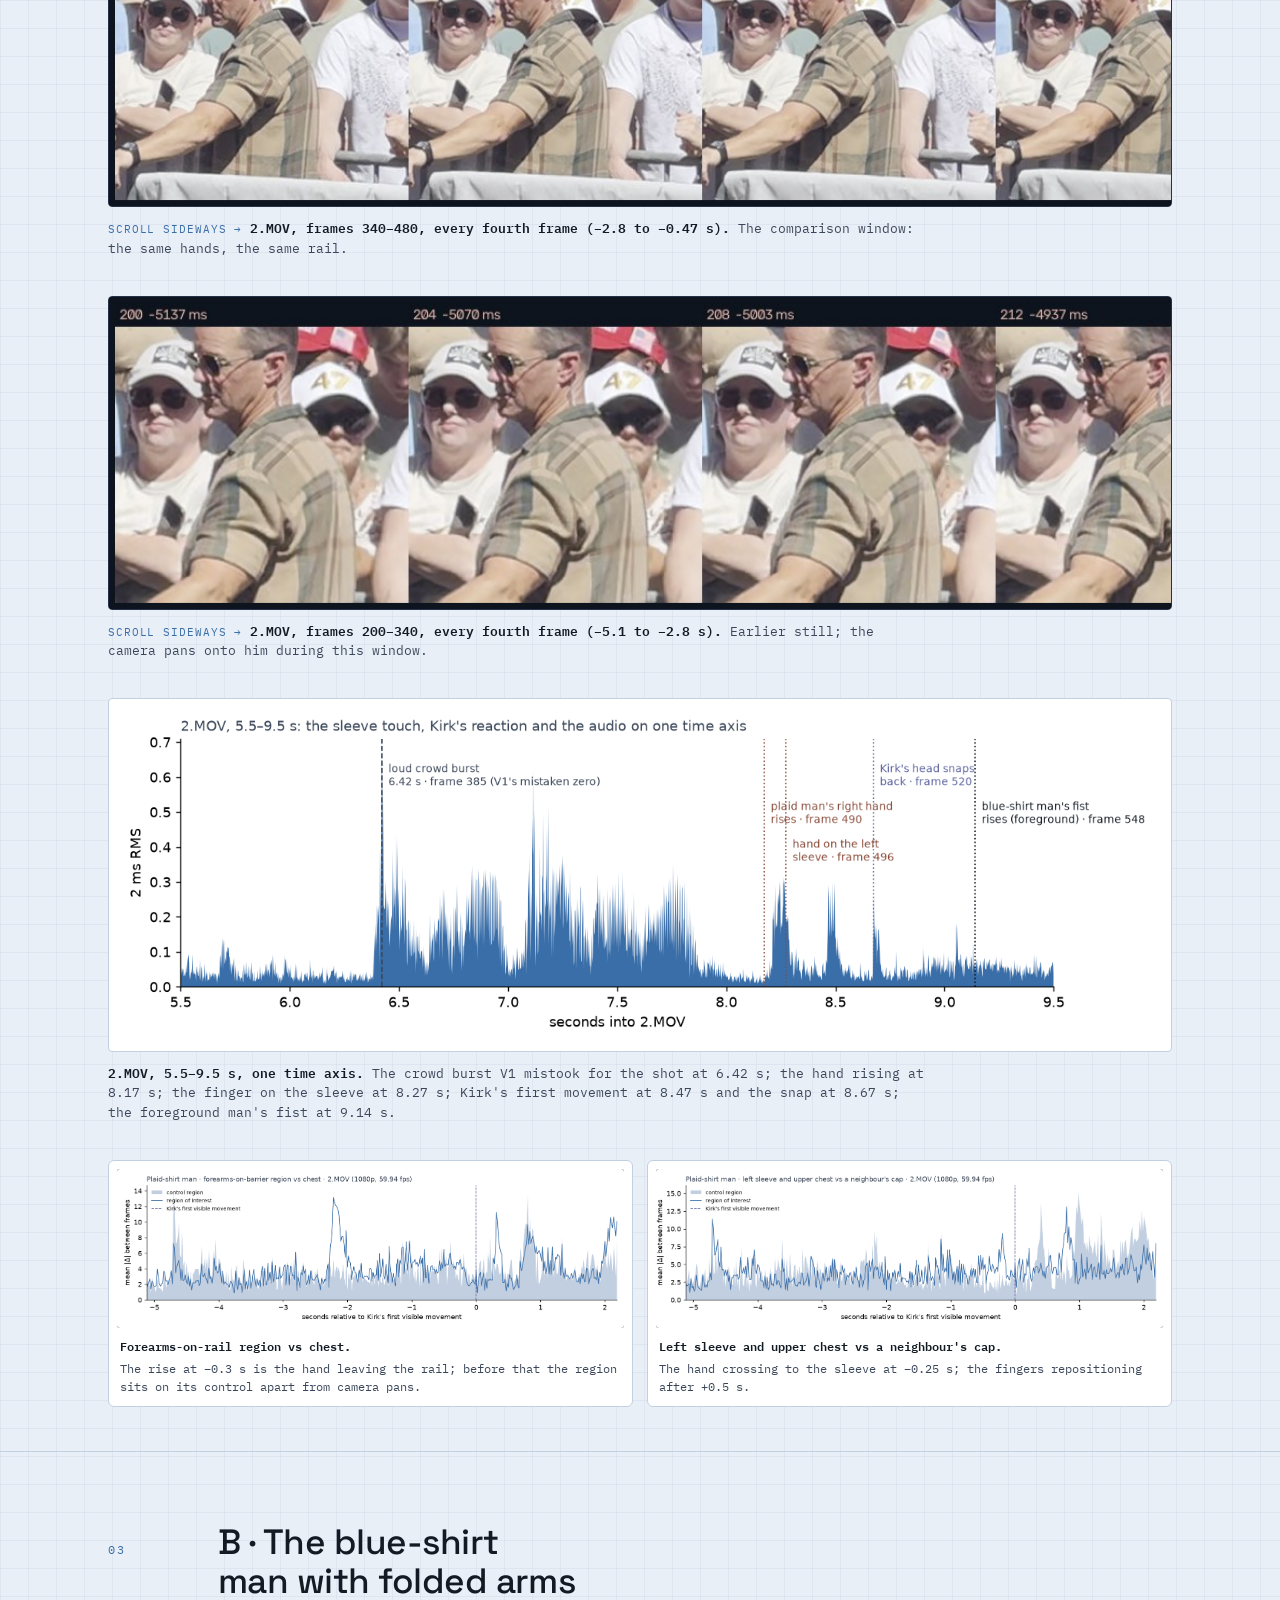
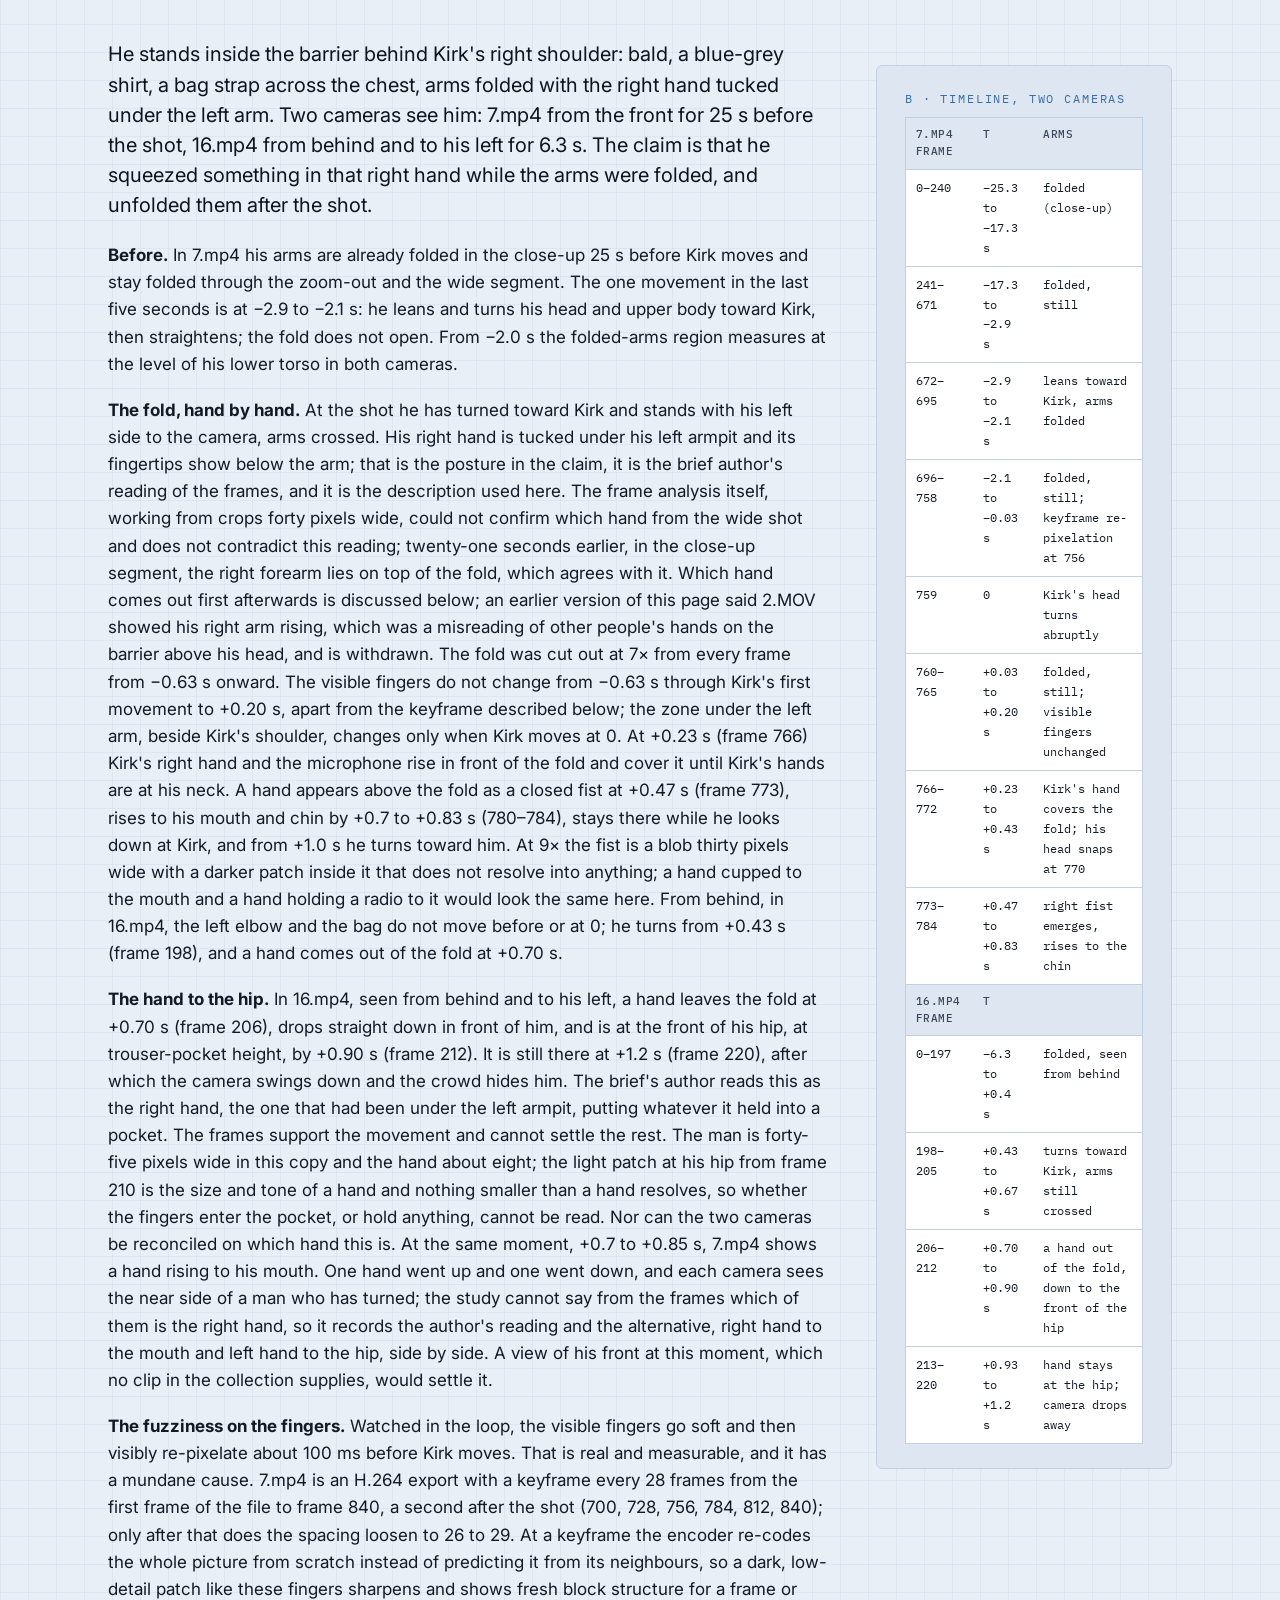
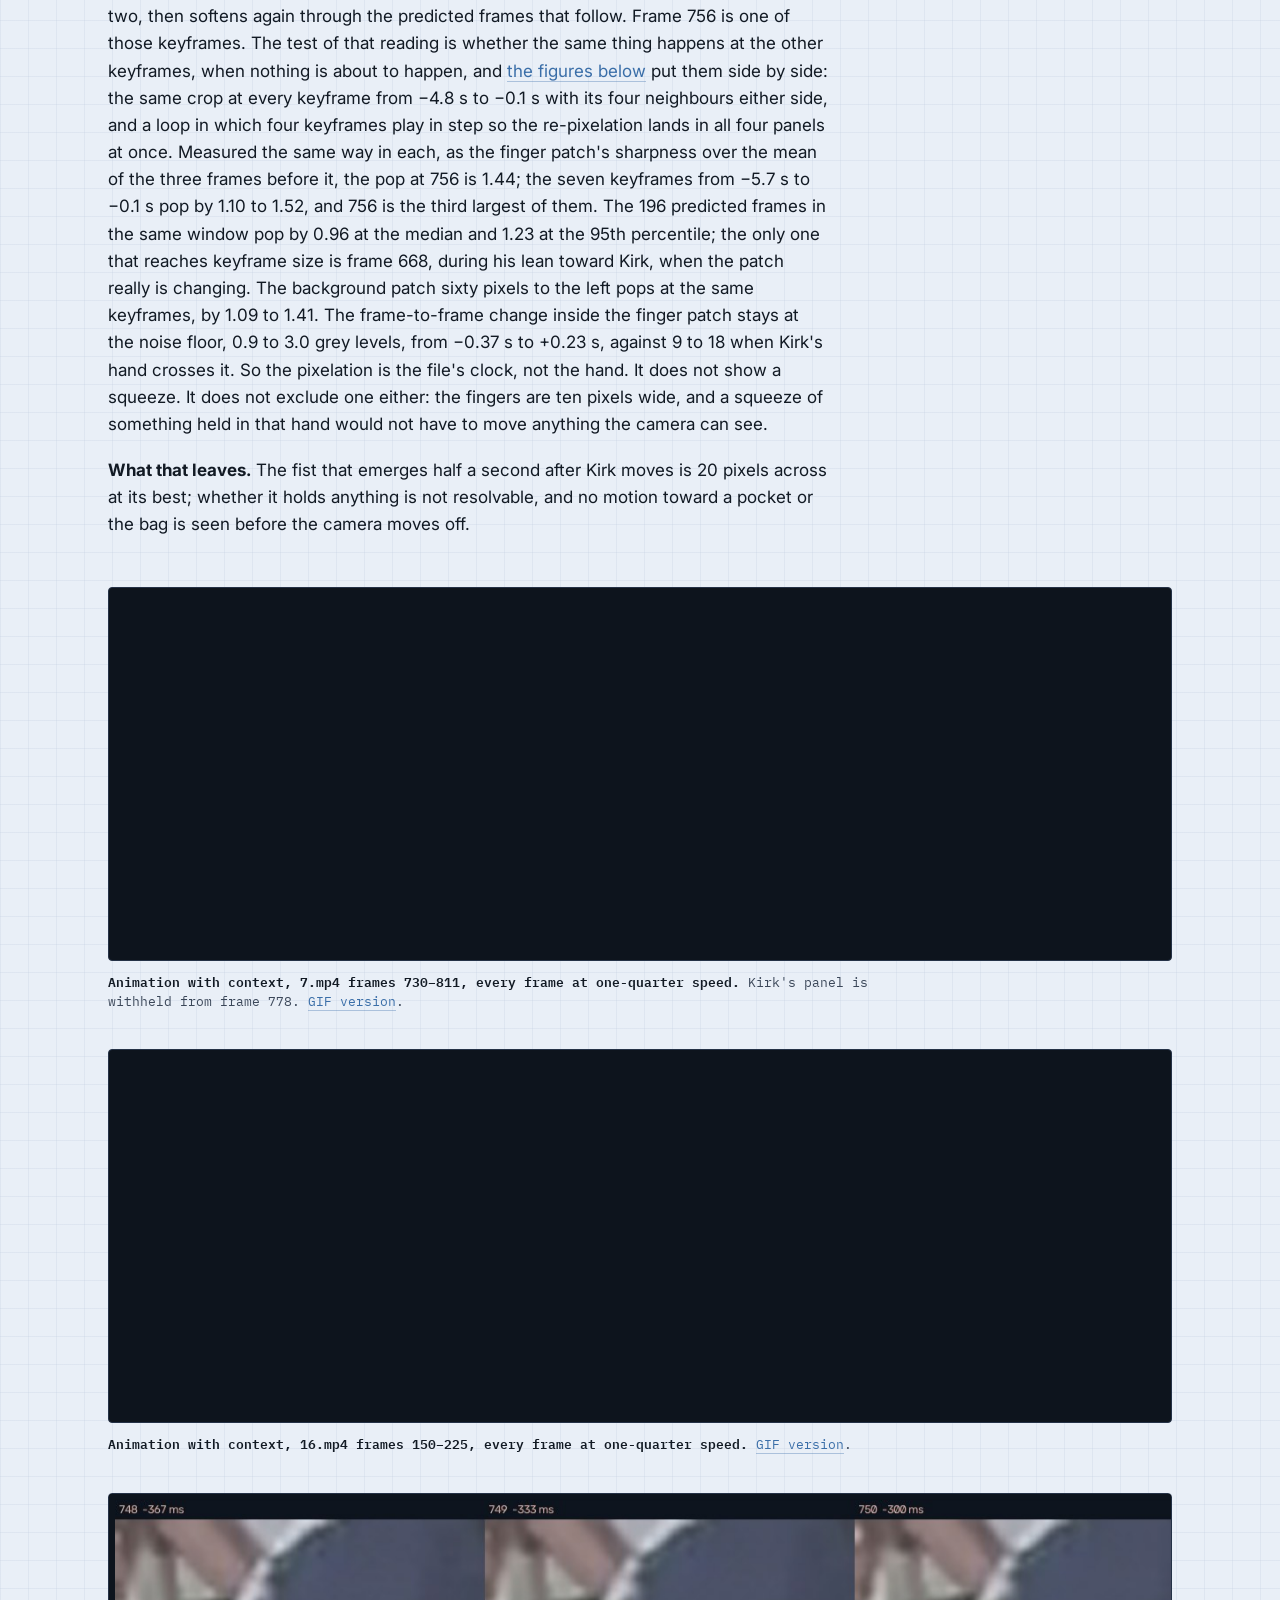
==== commit 64a63df1: "Study 01: the four source clips on the page with a frame-by-frame scrubber; strip showing the hand n" ====
--- a/docs/s1/index.html
+++ b/docs/s1/index.html
@@ -25,7 +25,7 @@
   <div class="meta"><span><b>Run</b> 11 September 2026 · V3, same day</span><span><b>Inputs</b> 2.MOV · 2.mp4 · 16.mp4 · 7.mp4 from archive.org/kirkshooting</span><span><b>Brief</b> <a href="https://github.com/ejhong/kirk/blob/main/research/s1/brief.md">research/s1/brief.md</a></span><span><b>Code</b> <a href="https://github.com/ejhong/kirk/blob/main/pipeline/s1_video.py">pipeline/s1_video.py</a></span></div>
 </div></header>
 <nav class="toc" aria-label="On this page"><div class="wrap"><ol>
-  <li><a href="#verdict">Finding</a></li><li><a href="#loops">Loops</a></li><li><a href="#timezero">Time zero</a></li><li><a href="#plaid">Plaid shirt</a></li><li><a href="#blue">Blue shirt</a></li><li><a href="#polo">White polo</a></li><li><a href="#material">Material</a></li><li><a href="#supports">What it supports</a></li><li><a href="#correction">V1 → V3</a></li><li><a href="#method">Method</a></li>
+  <li><a href="#verdict">Finding</a></li><li><a href="#loops">Loops</a></li><li><a href="#sources">Sources</a></li><li><a href="#timezero">Time zero</a></li><li><a href="#plaid">Plaid shirt</a></li><li><a href="#blue">Blue shirt</a></li><li><a href="#polo">White polo</a></li><li><a href="#material">Material</a></li><li><a href="#supports">What it supports</a></li><li><a href="#correction">V1 → V3</a></li><li><a href="#method">Method</a></li>
 </ol></div></nav>
 <main id="main">
 
@@ -63,6 +63,71 @@
     <figure class="anim"><div class="frame dark"><video autoplay loop muted playsinline preload="auto" src="img/closeup_blue_hip_v1.mp4" aria-label="Loop of the blue-shirt man in 16.mp4 from 0.2 s before Kirk moves to 1.3 s after: a hand comes out of the fold and goes down to his hip"></video></div><figcaption><b>B · 16.mp4 frames 178–223, every frame, from behind and to his left.</b> Arms crossed through 0; a hand comes out of the fold at +0.70 s (amber, frame 206) and is at the front of his hip by +0.90 s (frame 212), where it stays until the camera drops away at +1.3 s. The brief's author reads this as the right hand putting away what it held under the arm; <a href="#hip">what the frames can and cannot say about that</a>. <a href="img/closeup_blue_hip_v1.gif">GIF</a></figcaption></figure>
   </div>
 </div></section>
+
+<section class="part" id="sources"><div class="wrap">
+  <div class="part-head"><div class="n">Sources</div><h2>The four clips, frame by frame</h2></div>
+  <div class="prose"><p>Every frame on this page comes from one of these files. Drag the slider or use the buttons to step through a clip one frame at a time; the readout gives the frame index used throughout this page and the time relative to Kirk's first abrupt movement in that clip, marked on the slider. The copies here are H.264 re-encodes of the originals for the browser, at the source's own resolution and frame rate, with every frame's timestamp carried over unchanged, so frame 759 here is frame 759 in the file the study measured. The originals are at <a href="https://archive.org/details/kirkshooting">archive.org/details/kirkshooting</a> and are linked under each player. Nothing was cropped, stabilised or slowed; the frames are as the cameras recorded them.</p></div>
+  <div class="players">
+    <figure class="player" data-clip="k3"><div class="frame dark"><video preload="metadata" playsinline src="video/7.mp4.h264.mp4" aria-label="7.mp4, the front camera, full clip"></video></div>
+      <div class="scrub"><input type="range" min="0" max="1" step="1" value="0" aria-label="frame"><span class="mark" title="Kirk's first abrupt movement"></span></div>
+      <div class="ctl"><button data-do="play">play</button><button data-do="-10">−10</button><button data-do="-1">−1</button><button data-do="+1">+1</button><button data-do="+10">+10</button><button data-do="shot">to 0</button><select aria-label="speed"><option value="1">1×</option><option value="0.5">½×</option><option value="0.25">¼×</option></select><span class="ro">frame <b class="f">0</b> · <b class="t">0</b> ms · <span class="s">0.000 s</span></span></div>
+      <figcaption><b>7.mp4 · the front camera, 1080p, 29.97 fps.</b> B (blue shirt) and A2 (white polo) from the front; Kirk first moves at frame 759 (25.31 s). <a href="https://archive.org/download/kirkshooting/7.mp4">original file</a> · <a href="https://archive.org/details/kirkshooting/7.mp4">archive.org player</a></figcaption></figure>
+    <figure class="player" data-clip="k1hq"><div class="frame dark"><video preload="metadata" playsinline src="video/2.MOV.h264.mp4" aria-label="2.MOV, the barrier camera, full clip"></video></div>
+      <div class="scrub"><input type="range" min="0" max="1" step="1" value="0" aria-label="frame"><span class="mark" title="Kirk's first abrupt movement"></span></div>
+      <div class="ctl"><button data-do="play">play</button><button data-do="-10">−10</button><button data-do="-1">−1</button><button data-do="+1">+1</button><button data-do="+10">+10</button><button data-do="shot">to 0</button><select aria-label="speed"><option value="1">1×</option><option value="0.5">½×</option><option value="0.25">¼×</option></select><span class="ro">frame <b class="f">0</b> · <b class="t">0</b> ms · <span class="s">0.000 s</span></span></div>
+      <figcaption><b>2.MOV · the barrier camera, 1080p, 59.94 fps.</b> A (plaid shirt) and A2 (white polo) at the rail, Kirk from behind; Kirk first moves at frame 508 (8.47 s). <a href="https://archive.org/download/kirkshooting/2.MOV">original file</a> · <a href="https://archive.org/details/kirkshooting/2.MOV">archive.org player</a></figcaption></figure>
+    <figure class="player" data-clip="k2"><div class="frame dark"><video preload="metadata" playsinline src="video/16.mp4.h264.mp4" aria-label="16.mp4, the camera behind the blue-shirt man, full clip"></video></div>
+      <div class="scrub"><input type="range" min="0" max="1" step="1" value="0" aria-label="frame"><span class="mark" title="Kirk's first abrupt movement"></span></div>
+      <div class="ctl"><button data-do="play">play</button><button data-do="-10">−10</button><button data-do="-1">−1</button><button data-do="+1">+1</button><button data-do="+10">+10</button><button data-do="shot">to 0</button><select aria-label="speed"><option value="1">1×</option><option value="0.5">½×</option><option value="0.25">¼×</option></select><span class="ro">frame <b class="f">0</b> · <b class="t">0</b> ms · <span class="s">0.000 s</span></span></div>
+      <figcaption><b>16.mp4 · behind and to the left of B, 720×1280, 30 fps.</b> The blue-shirt man from behind, Kirk beyond him; Kirk first moves at frame 185 (6.34 s). <a href="https://archive.org/download/kirkshooting/16.mp4">original file</a> · <a href="https://archive.org/details/kirkshooting/16.mp4">archive.org player</a></figcaption></figure>
+    <figure class="player" data-clip="k1"><div class="frame dark"><video preload="metadata" playsinline src="video/2.mp4.h264.mp4" aria-label="2.mp4, the low-resolution derivative of 2.MOV, full clip"></video></div>
+      <div class="scrub"><input type="range" min="0" max="1" step="1" value="0" aria-label="frame"><span class="mark" title="Kirk's first abrupt movement"></span></div>
+      <div class="ctl"><button data-do="play">play</button><button data-do="-10">−10</button><button data-do="-1">−1</button><button data-do="+1">+1</button><button data-do="+10">+10</button><button data-do="shot">to 0</button><select aria-label="speed"><option value="1">1×</option><option value="0.5">½×</option><option value="0.25">¼×</option></select><span class="ro">frame <b class="f">0</b> · <b class="t">0</b> ms · <span class="s">0.000 s</span></span></div>
+      <figcaption><b>2.mp4 · the 270×480 derivative of 2.MOV, 59.94 fps.</b> The same camera as 2.MOV at low resolution, kept because it is the copy most people have seen; Kirk first moves at frame 508 (8.48 s). <a href="https://archive.org/download/kirkshooting/2.mp4">original file</a> · <a href="https://archive.org/details/kirkshooting/2.mp4">archive.org player</a></figcaption></figure>
+  </div>
+</div></section>
+<script>
+(function () {
+  fetch("video/pts.json").then(function (r) { return r.json(); }).then(function (META) {
+    document.querySelectorAll(".player").forEach(function (fig) {
+      var m = META[fig.dataset.clip]; if (!m) return;
+      var P = m.pts, n = P.length, r = m.reaction, t0 = P[r];
+      var v = fig.querySelector("video"), sl = fig.querySelector("input[type=range]"), mark = fig.querySelector(".mark");
+      var fo = fig.querySelector(".f"), to = fig.querySelector(".t"), so = fig.querySelector(".s");
+      var play = fig.querySelector("[data-do=play]"), speed = fig.querySelector("select");
+      sl.max = n - 1; mark.style.left = (r / (n - 1) * 100) + "%";
+      function frameAt(t) { var lo = 0, hi = n - 1; while (lo < hi) { var mid = (lo + hi + 1) >> 1; if (P[mid] <= t + 1e-4) lo = mid; else hi = mid - 1; } return lo; }
+      function show(i) { fo.textContent = i; var ms = Math.round((P[i] - t0) * 1000); to.textContent = (ms > 0 ? "+" : "") + ms; so.textContent = P[i].toFixed(3) + " s"; sl.value = i; fig.classList.toggle("at0", i === r); }
+      function seek(i) { i = Math.max(0, Math.min(n - 1, i)); var d = (i + 1 < n ? P[i + 1] - P[i] : 1 / 30); v.pause(); v.currentTime = P[i] + d * 0.4; show(i); }
+      sl.addEventListener("input", function () { seek(+sl.value); });
+      fig.querySelectorAll("button[data-do]").forEach(function (b) {
+        b.addEventListener("click", function () {
+          var d = b.dataset.do;
+          if (d === "play") { if (v.paused) v.play(); else v.pause(); }
+          else if (d === "shot") seek(r);
+          else seek(frameAt(v.currentTime) + parseInt(d, 10));
+        });
+      });
+      speed.addEventListener("change", function () { v.playbackRate = +speed.value; });
+      v.addEventListener("play", function () { play.textContent = "pause"; });
+      v.addEventListener("pause", function () { play.textContent = "play"; show(frameAt(v.currentTime)); });
+      v.addEventListener("click", function () { if (v.paused) v.play(); else v.pause(); });
+      function tick() { if (!v.paused) show(frameAt(v.currentTime)); if (v.requestVideoFrameCallback) v.requestVideoFrameCallback(tick); else requestAnimationFrame(tick); }
+      if (v.requestVideoFrameCallback) v.requestVideoFrameCallback(tick); else requestAnimationFrame(tick);
+      v.addEventListener("seeked", function () { show(frameAt(v.currentTime)); });
+      fig.tabIndex = 0;
+      fig.addEventListener("keydown", function (e) {
+        if (e.target.tagName === "SELECT") return;
+        if (e.key === "ArrowLeft") { seek(frameAt(v.currentTime) - (e.shiftKey ? 10 : 1)); e.preventDefault(); }
+        else if (e.key === "ArrowRight") { seek(frameAt(v.currentTime) + (e.shiftKey ? 10 : 1)); e.preventDefault(); }
+        else if (e.key === " ") { if (v.paused) v.play(); else v.pause(); e.preventDefault(); }
+      });
+      v.addEventListener("loadedmetadata", function () { seek(r); });
+      show(0);
+    });
+  });
+})();
+</script>
 
 <section class="part" id="timezero"><div class="wrap">
   <div class="part-head"><div class="n">01</div><h2>Time zero: the frame Kirk first moves, checked three ways</h2></div>
@@ -169,6 +234,7 @@
   <figure class="anim" id="kfcompare"><div class="frame dark"><video autoplay loop muted playsinline preload="auto" src="img/closeup_blue_keyframes_v1.mp4" aria-label="Loop of the same crop under the blue-shirt man's arm at four keyframes of 7.mp4 played in step: 644, 700, 728 and 756"></video></div><figcaption><b>Four keyframes played in step: 644 (−3.8 s), 700 (−2.0 s), 728 (−1.0 s) and 756 (−0.1 s), each with ten frames either side, the same crop at 6×.</b> The keyframe is the outlined frame and the amber mark on each timeline; the fingers re-pixelate in all four panels at the same moment. At 700 the fold is seen just after his lean, and at 728 Kirk's microphone hand is passing on the right. <a href="img/closeup_blue_keyframes_v1.gif">GIF</a></figcaption></figure>
   <figure class="strip"><div class="frame"><a href="img/k3_fingers_keyframes.jpg" style="border:0"><img src="img/k3_fingers_keyframes.jpg" alt="Six rows: the finger patch at keyframes 616, 644, 672, 700, 728 and 756 of 7.mp4, each with four frames either side at 6x, the keyframe outlined and every frame labelled with its encoder type" loading="lazy"></a></div><figcaption><b>Every keyframe from 616 (−4.8 s) to 756 (−0.1 s), with four frames either side, the same crop at 6×.</b> One row per keyframe, the keyframe outlined in amber; each frame carries its index, time and encoder type. The row at 672 falls in his lean toward Kirk, which is why its neighbours differ from each other. Click for the full-size sheet.</figcaption></figure>
   <figure class="strip"><div class="frame"><img src="img/fingers_keyframes_k3.png" alt="Sharpness of the finger patch and of a background patch at every frame of 7.mp4 from 6.6 s before Kirk moves to 1 s after, with the keyframes dotted" loading="lazy"></div><figcaption><b>Sharpness at every frame from −6.6 s to +1.0 s, finger patch above, background patch below; dotted lines are the file's keyframes.</b> Both series spike at the keyframes and decay through the predicted frames between them. The rise in the finger patch from −3 to −2 s is his lean, when the crop's contents change; the shaded band is where Kirk's hand covers the fold. Numbers in <code>data/s1/fingers_keyframes_k3.json</code>.</figcaption></figure>
+  <figure class="film" id="michand"><div class="frame dark"><a href="img/k3blue_michand.jpg" style="border:0"><img src="img/k3blue_michand.jpg" alt="Frames 708 to 737 of 7.mp4, every frame, a wider crop on the blue-shirt man: Kirk's right hand holding the microphone passes in front of the fold" loading="lazy"></a></div><figcaption><b>7.mp4, frames 708–737, every frame (−1.70 to −0.73 s), a wider crop.</b> The hand that moves in front of the fold in this window is Kirk's right hand holding the microphone: it is continuous with his forearm coming up from the lower right, the grey ball at the top of the fist is the microphone head, and it is in front of the blue-shirt man's forearm. Kirk lowers it from 710, holds it low from about 716 to 727 and raises it again from 728. The blue-shirt man's visible fingertips under his forearm do not move through the window. This is the passage the sharpness and motion plots label as Kirk's microphone hand at −1.0 s, and it is the hand at the right edge of the 728 panel in the loop above.</figcaption></figure>
   <figure class="strip"><div class="frame"><img src="img/pocket_sharpness_k3.png" alt="Sharpness of the finger patch and a background patch per frame, with keyframes dotted, and frame-to-frame change in the finger patch and in the zone under the left arm" loading="lazy"></div><figcaption><b>Sharpness and change, frame by frame.</b> Top: sharpness in the visible-finger patch and in a background patch; every dotted line is a keyframe and both series jump at each. Bottom: frame-to-frame change in the finger patch and in the zone under the left arm; the finger patch is flat from −0.37 s until Kirk's hand crosses it at +0.23 s, and the left-armpit zone moves only when Kirk's shoulder beside it does, at 0. The episodes at −2.9 to −1.9 s are his lean toward Kirk; −1.0 and −0.45 s are Kirk's microphone hand passing.</figcaption></figure>
   <figure class="film"><div class="frame dark tall"><a href="img/k3blue_shot.jpg" style="border:0"><img src="img/k3blue_shot.jpg" alt="Frames 745 to 776 of 7.mp4, every frame, the blue-shirt man stabilised at 3x" loading="lazy"></a></div><figcaption><b>7.mp4, frames 745–776, every frame, 3×.</b> The fold through Kirk's first movement at 759 (red) and his snap at 770.</figcaption></figure>
   <figure class="film"><div class="frame dark tall"><a href="img/k3blue_fist.jpg" style="border:0"><img src="img/k3blue_fist.jpg" alt="Frames 772 to 810 of 7.mp4, every second frame, magnified 5x on the right hand" loading="lazy"></a></div><figcaption><b>7.mp4, frames 772–810, every second frame, 5×.</b> The right hand at its largest: a closed fist.</figcaption></figure>
@@ -261,7 +327,7 @@
     <p>V1 took the loudest transient in each file as the shot and checked it only against Kirk's microphone hand dropping in 2.MOV. In 2.MOV the loudest transient is a crowd burst at 6.42 s; the microphone lowering a few frames later was Kirk lowering the microphone, not a reaction. Both readings were wrong in the same direction, and the second was taken as confirming the first. The brief's author pointed out that the sleeve contact visibly precedes the shot and that a microphone drop is an unreliable anchor. Cross-correlating the clips' audio showed that 2.MOV's 6.42 s corresponds to 23.35 s in 7.mp4, where nothing happens to Kirk, and that the shot in 2.MOV is at about 8.7 s. Kirk's head snap at frame 520 and the blue-shirt man's fist in the 2.MOV foreground at frames 548–556 both confirmed it without sound.</p>
     <p><b>V2 → V3, same day.</b> V2 marked Kirk's larger backward snap of the head as zero. The brief's author pointed out that the mark sat late against the first jerk of Kirk's head and shoulders, which is visible 0.2 s earlier in 2.MOV (frame 508), 0.27 s earlier in 16.mp4 (185) and 0.37 s earlier in 7.mp4 (759). Those first movements agree with the audio alignment between clips to 0.05 s, better than the snap did, and they sit 50 to 70 ms before the first impulse reaches the nearest cameras. Every time on this page is now relative to the first movement; the snap is listed beside it.</p>
     <p>Consequences of V2: the plaid-shirt man's finding is reversed; the blue-shirt man's timing in 16.mp4 moves from "unfolds 1.7 s after" to "unfolds 0.17 s after", which now agrees with 7.mp4; the anchor in every clip is Kirk's visible movement rather than a sound; and the editor's note on <a href="../s2/index.html">study 02</a>, which had faulted that review's timing, is withdrawn: the review's zero for 2.MOV (8.35 s) was 0.3 s early, not 1.9 s late, and its conclusion about the order of events was right. V1's text is kept in the repository history.</p>
-    <p><b>V3.1 → V3.2, the next day.</b> V3.1 attributed the re-pixelation of the tucked fingers at −0.10 s to an encoder keyframe. The brief's author asked to see the same artifact at other keyframes so the attribution could be judged rather than taken on trust. The comparison sheet, the four-panel loop and the full-window sharpness plot in <a href="#kfcompare">the blue-shirt section</a> were added, and the pop at 756 is now measured against every keyframe from −5.7 s and every predicted frame in the same window, on one crop and one formula, which replaced the earlier figures (1.39 against 0.96 to 1.59).</p>
+    <p><b>V3.1 → V3.2, the next day.</b> V3.1 attributed the re-pixelation of the tucked fingers at −0.10 s to an encoder keyframe. The brief's author asked to see the same artifact at other keyframes so the attribution could be judged rather than taken on trust. The comparison sheet, the four-panel loop and the full-window sharpness plot in <a href="#kfcompare">the blue-shirt section</a> were added, and the pop at 756 is now measured against every keyframe from −5.7 s and every predicted frame in the same window, on one crop and one formula, which replaced the earlier figures (1.39 against 0.96 to 1.59). The four source clips were added to the page with a frame-by-frame scrubber (<a href="#sources">Sources</a>), and a wider strip of frames 708 to 737 was added to show that the hand moving in front of the blue-shirt man's fold at −1.6 to −0.9 s is Kirk's microphone hand.</p>
   </div>
 </div></section>
 
@@ -277,7 +343,8 @@
 python pipeline/s1_video.py sync                  # data/s1/sync.json: cross-clip lags vs the video anchors
 python pipeline/s1_video.py figures --track       # trajectories, motion series, every strip
 python pipeline/s1_video.py gifs                  # the loops
-python pipeline/s1_video.py keyframes             # the keyframe comparison: sheet, loop, sharpness</code></pre>
+python pipeline/s1_video.py keyframes             # the keyframe comparison: sheet, loop, sharpness
+python pipeline/s1_video.py web                   # docs/s1/video: H.264 copies of the clips for the frame scrubber</code></pre>
     <p>Data: <code>data/s1/timing.json</code>, <code>audio.json</code>, <code>sync.json</code>, <code>traj_*.json</code>, <code>motion_*.csv</code>, <code>motion_summary.json</code>. Inputs and checksums: <code>inputs/</code>.</p>
   </div>
   <aside>
--- a/docs/style.css
+++ b/docs/style.css
@@ -169,3 +169,21 @@
 pre code { background: transparent; padding: 0; }
 footer { padding: 40px 0 60px; font-family: var(--mono); font-size: .74rem; color: var(--faint); }
 footer a { color: var(--ink-soft); }
+
+/* source clips with a frame scrubber (study 01, Sources) */
+.players { display: grid; grid-template-columns: repeat(auto-fit, minmax(300px, 1fr)); gap: 18px; margin: 22px 0 8px; }
+.player { margin: 0; background: #fff; border: 1px solid var(--rule); border-radius: 6px; padding: 8px; min-width: 0; outline: none; }
+.player:focus-within { border-color: var(--copper-soft); }
+.player .frame { padding: 6px; }
+.player video { width: 100%; max-height: 520px; display: block; margin: 0 auto; background: var(--dossier); cursor: pointer; }
+.player .scrub { position: relative; margin: 10px 4px 2px; height: 22px; }
+.player .scrub input { width: 100%; margin: 0; position: absolute; left: 0; top: 4px; accent-color: var(--copper); }
+.player .scrub .mark { position: absolute; top: 0; width: 3px; height: 22px; margin-left: -1px; background: var(--rust); pointer-events: none; }
+.player .ctl { display: flex; flex-wrap: wrap; align-items: center; gap: 6px; padding: 4px 4px 2px; font-family: var(--mono); font-size: .74rem; }
+.player .ctl button, .player .ctl select { font: inherit; padding: 3px 9px; border: 1px solid var(--rule); border-radius: 4px; background: var(--paper); color: var(--ink); cursor: pointer; }
+.player .ctl button:hover { border-color: var(--copper); color: var(--copper); }
+.player .ro { margin-left: auto; color: var(--ink-soft); white-space: nowrap; }
+.player .ro b { color: var(--ink); font-weight: 600; }
+.player.at0 .ro b { color: var(--rust); }
+.player figcaption { margin-top: 0; padding: 10px 3px 3px; font-size: .74rem; }
+.player figcaption b { display: block; margin-bottom: 4px; }
